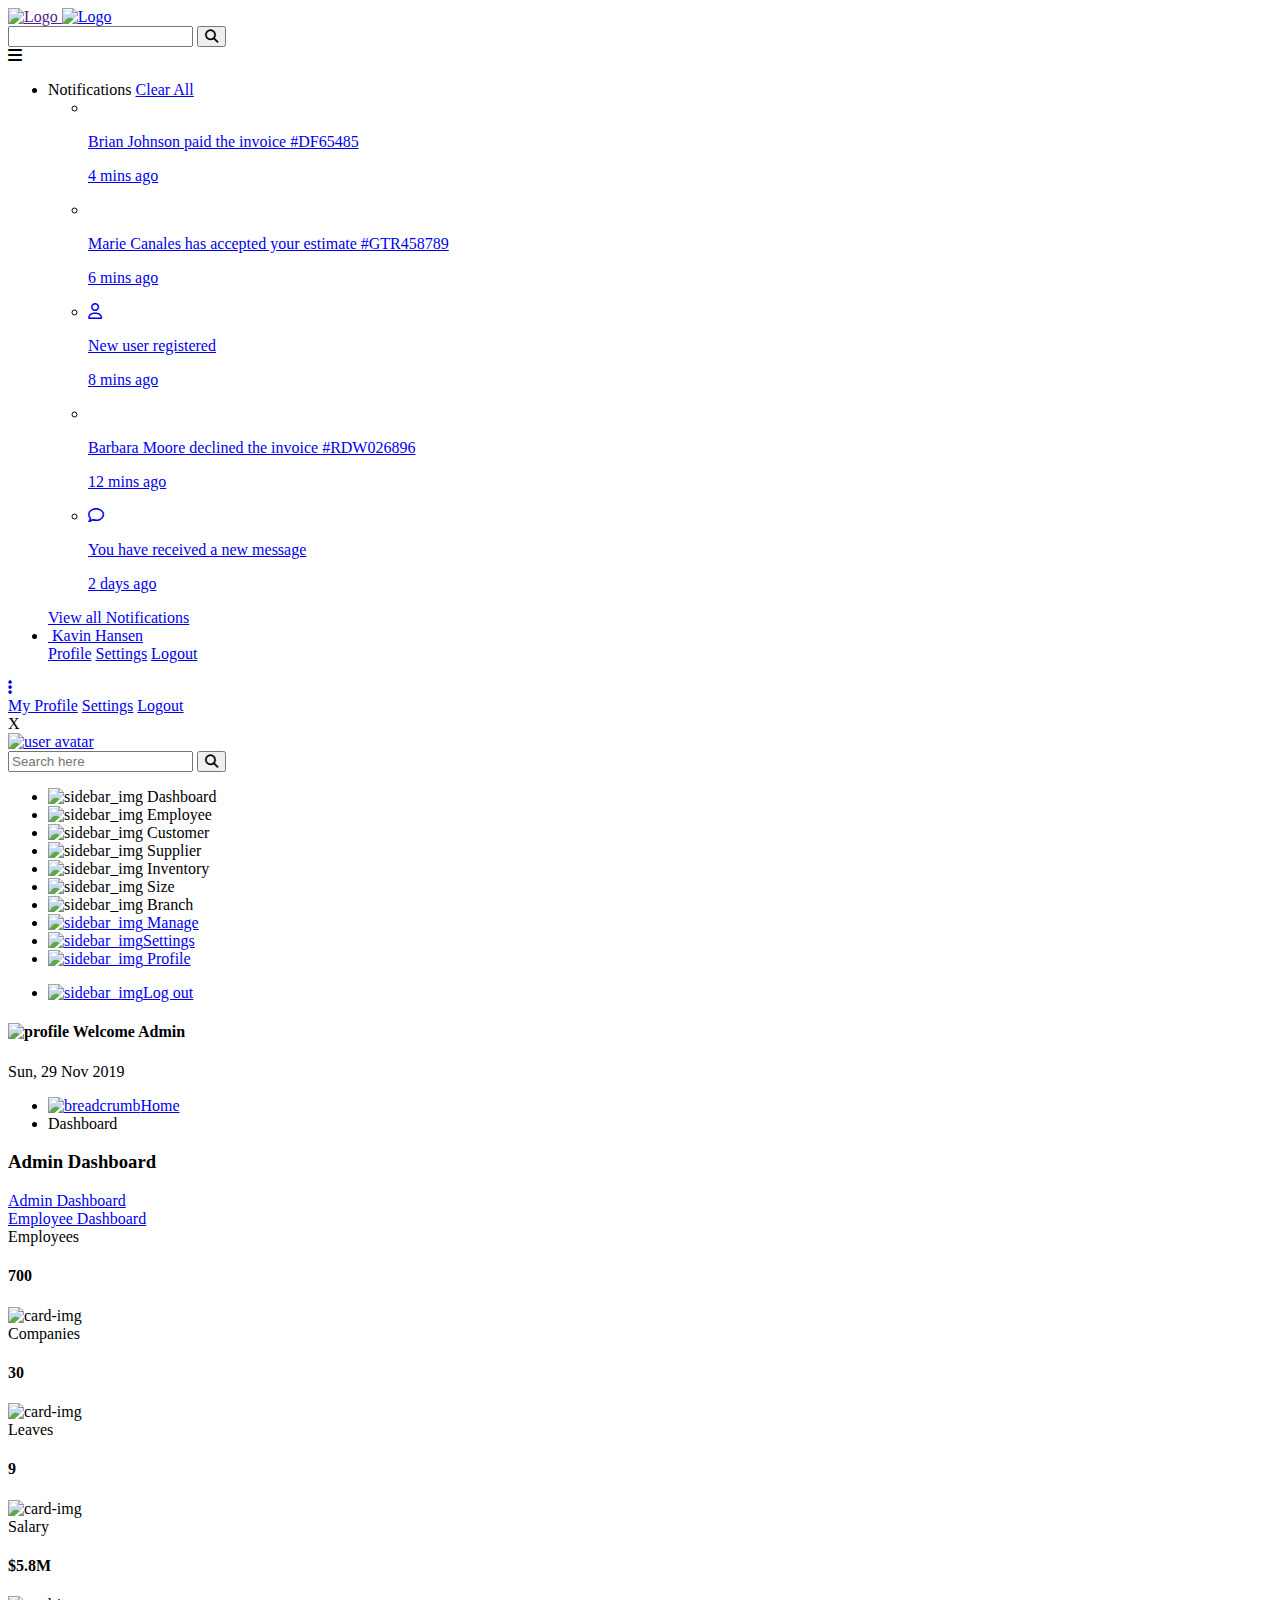
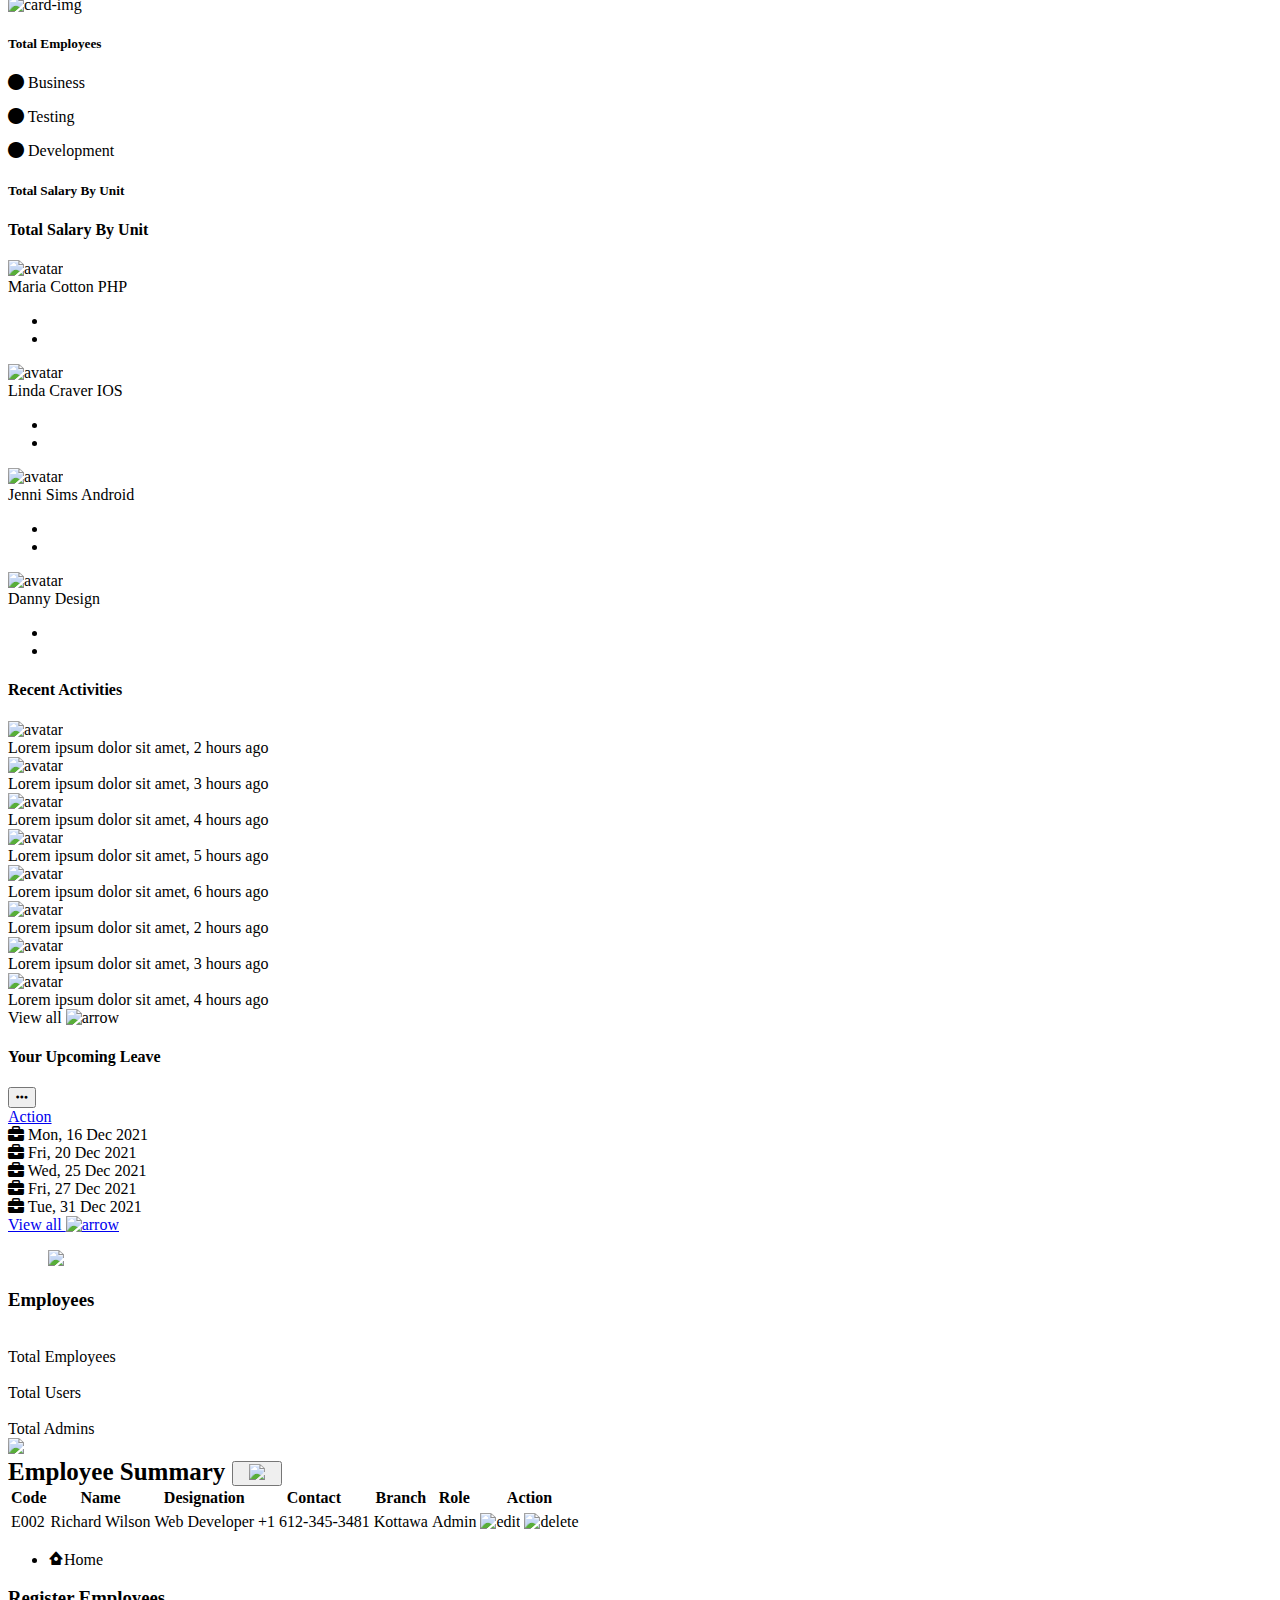
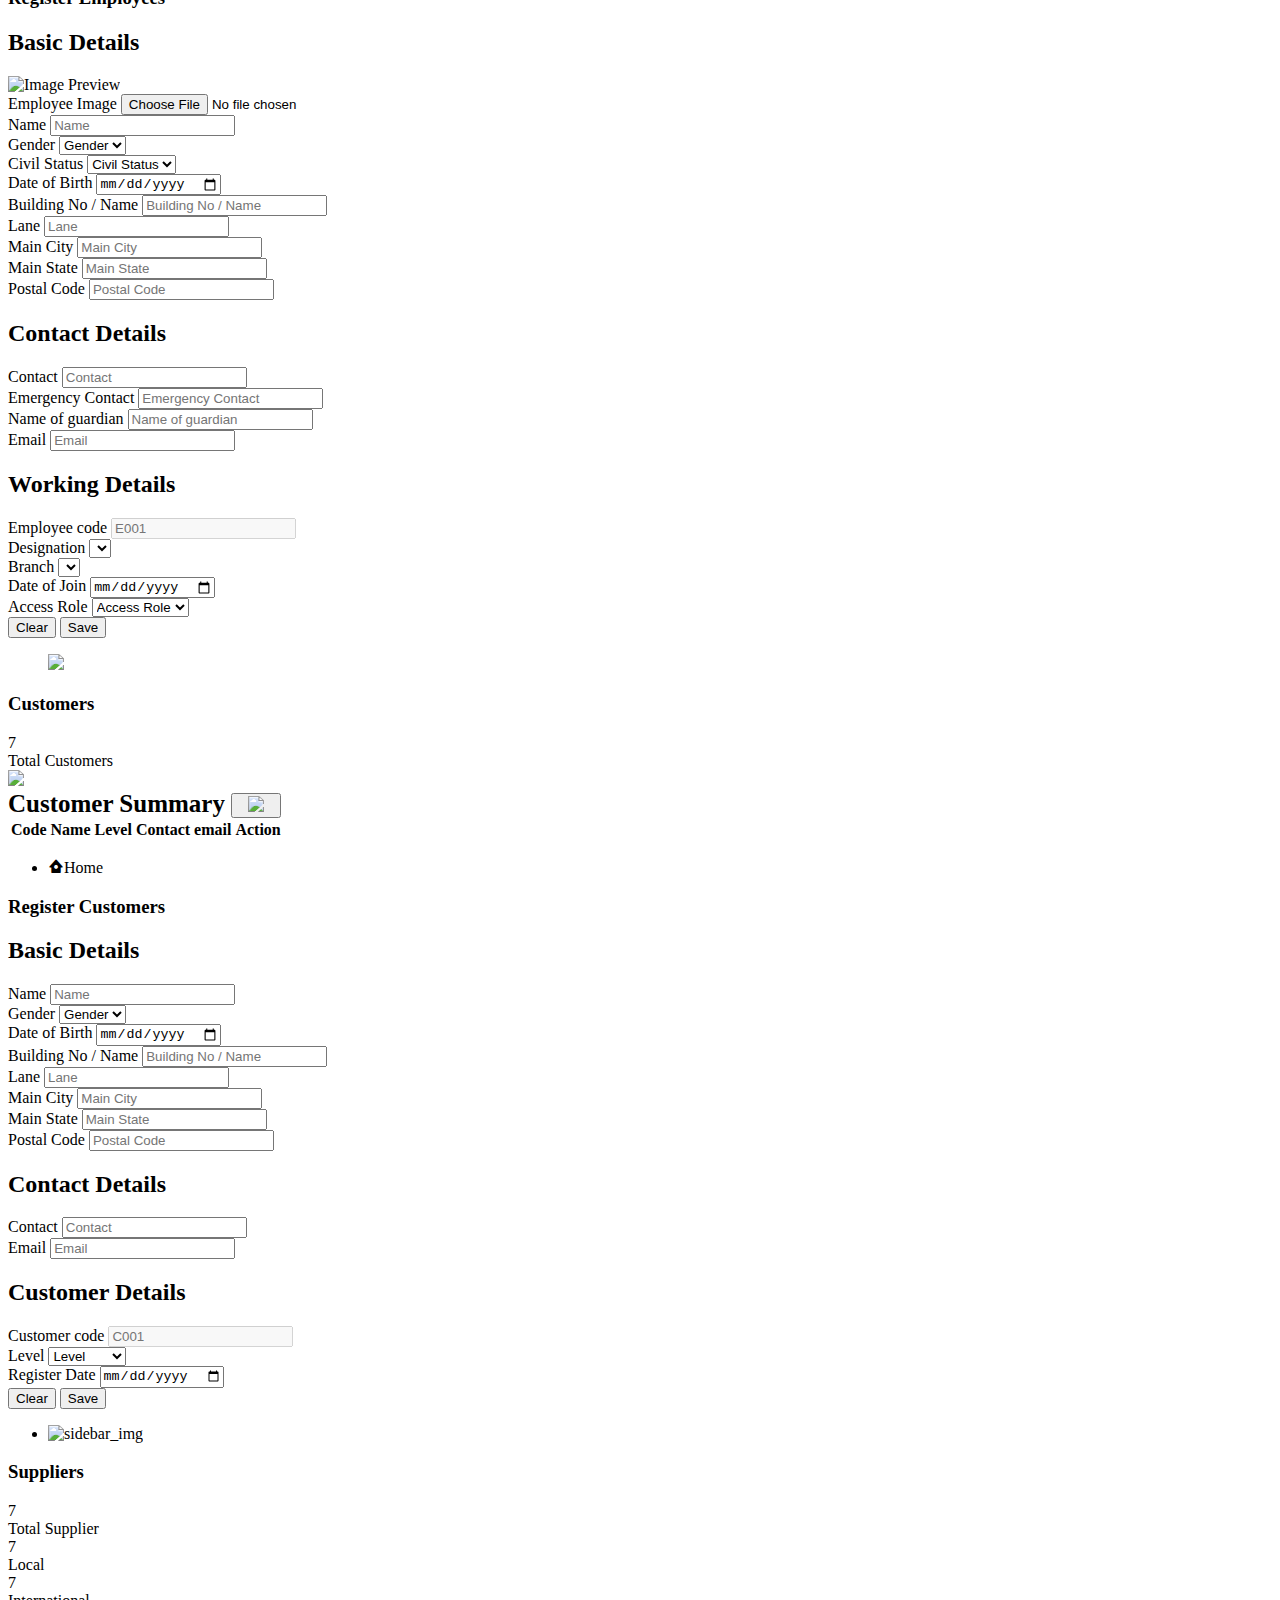
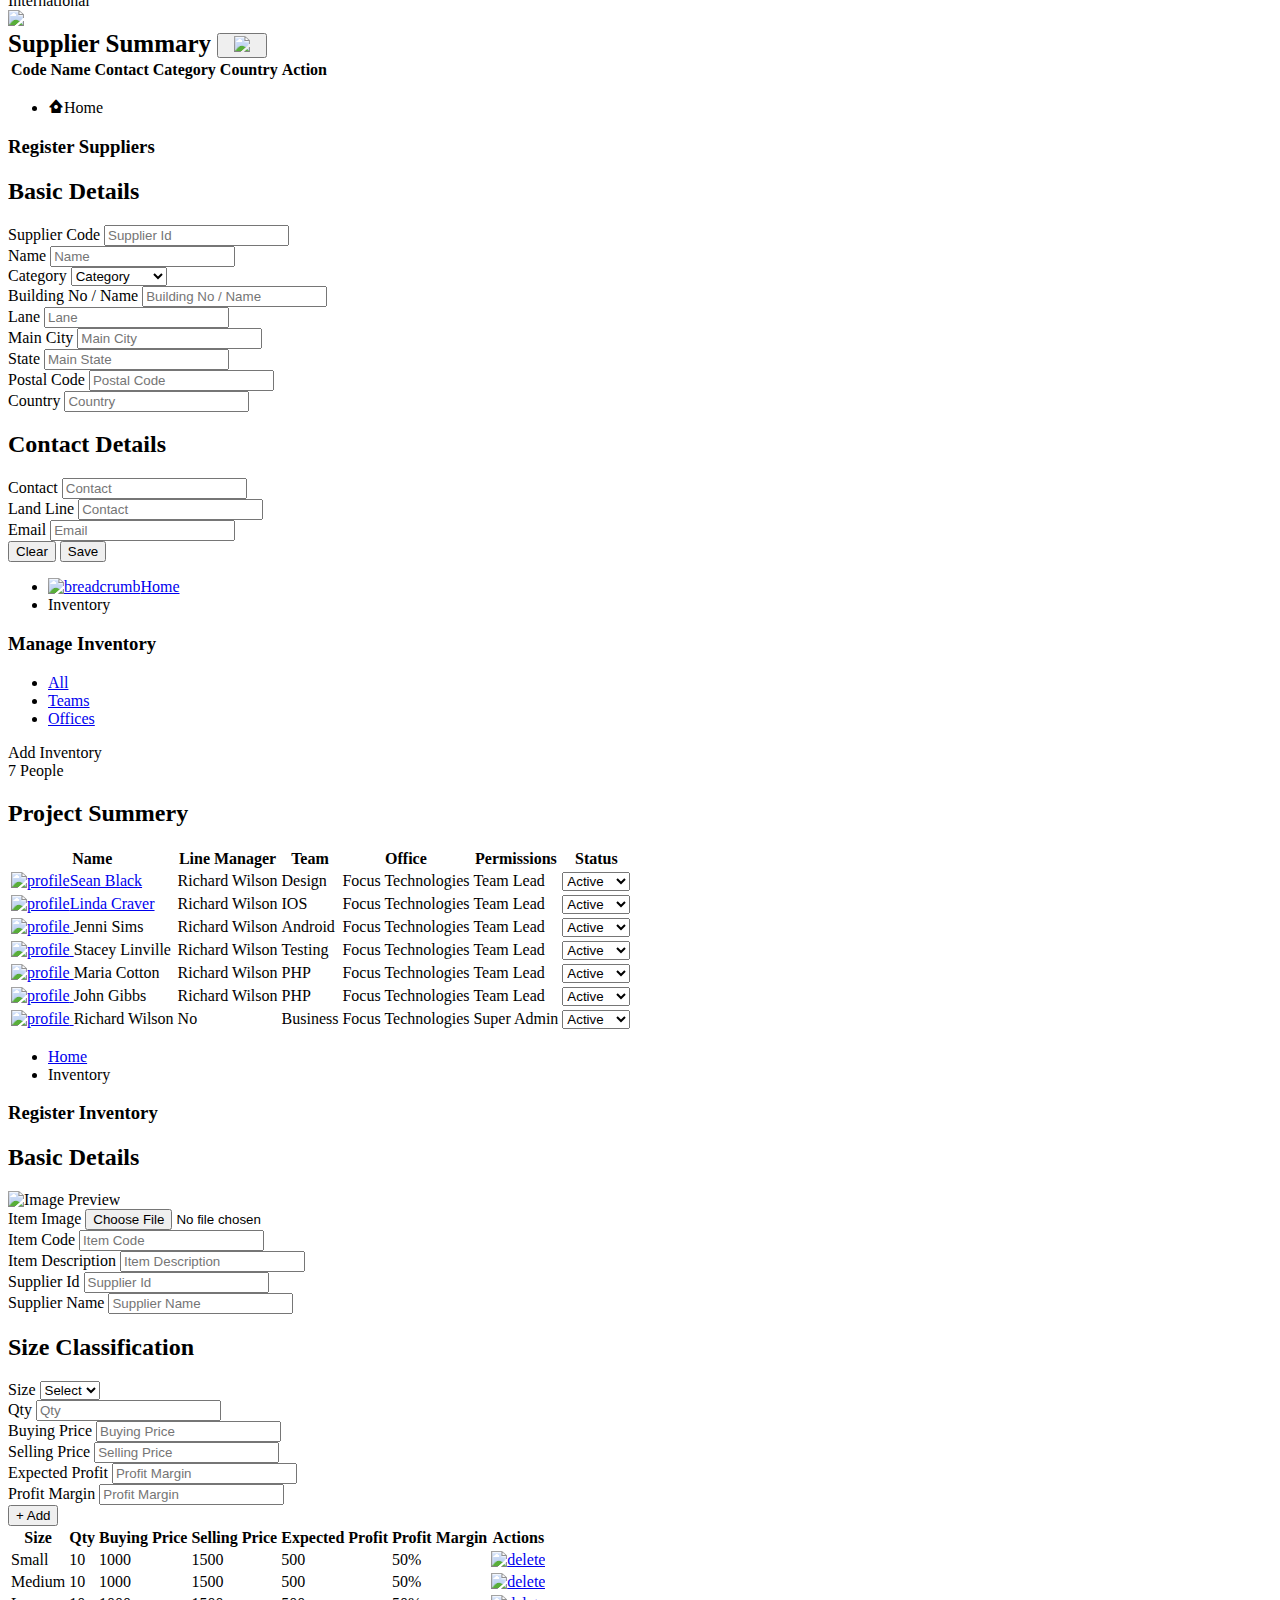
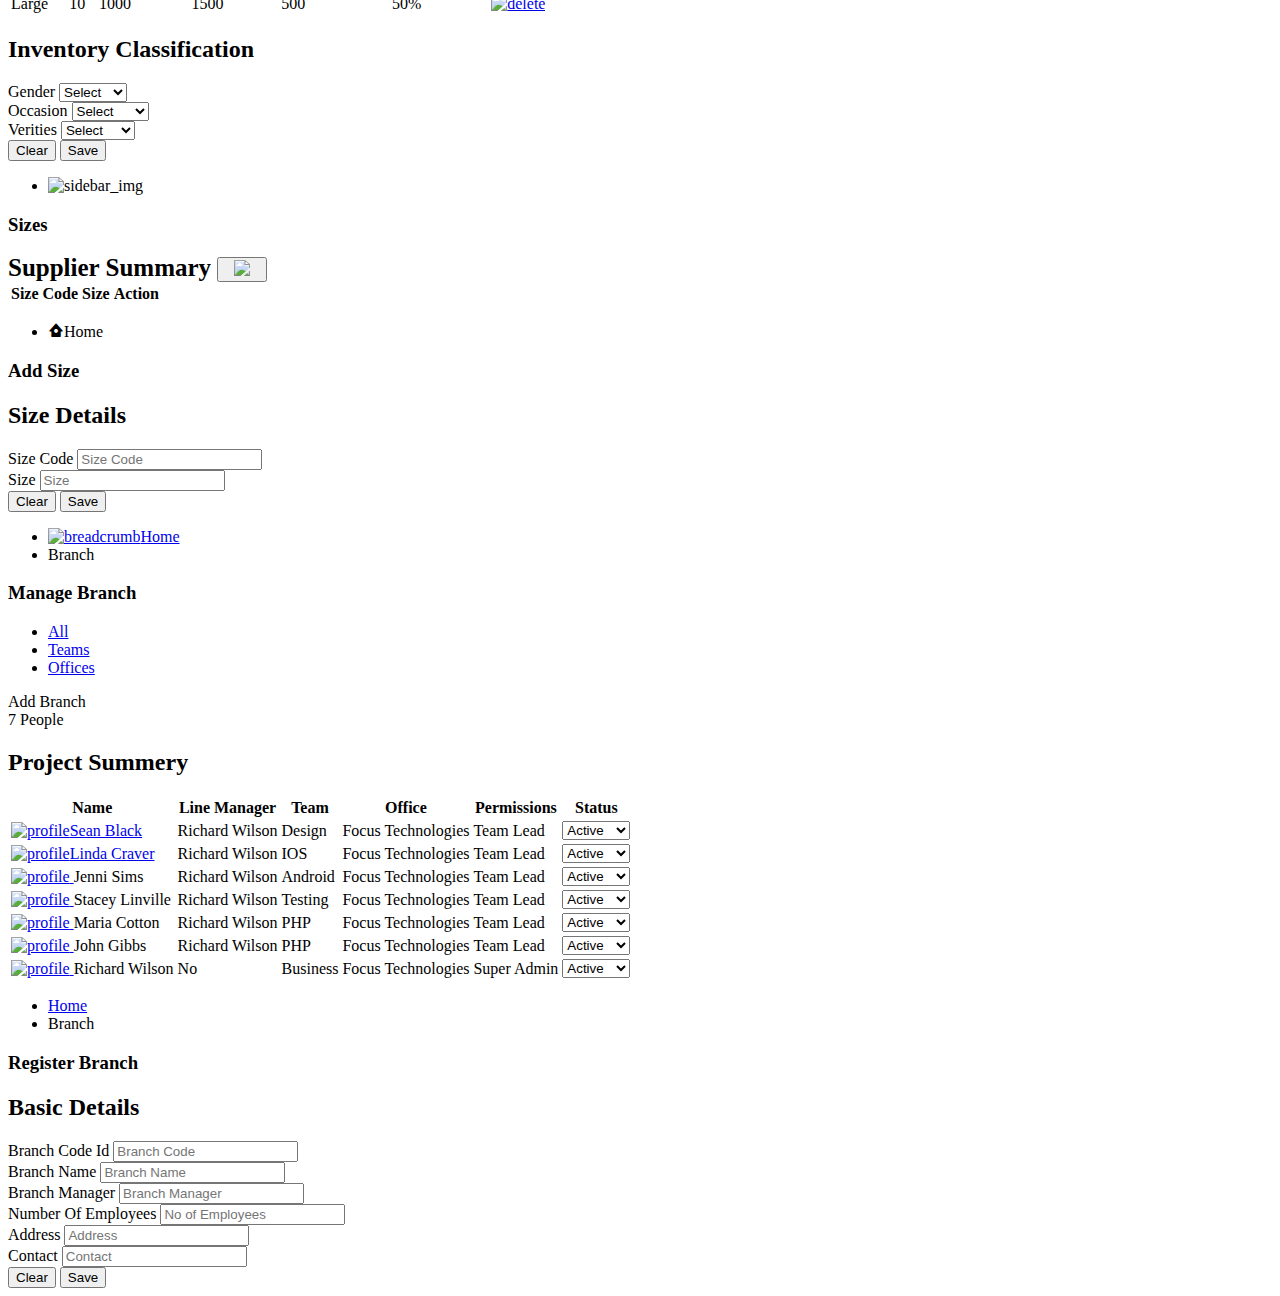
==== pages/main_page.html @ 8f4e2503 "add pages" ====
<!DOCTYPE html>
<html lang="en">
<head>
    <meta charset="utf-8">
    <meta name="viewport" content="width=device-width, initial-scale=1.0, user-scalable=0">
    <title>Dleohr - Bootstrap Admin HTML Template</title>

    <link rel="shortcut icon" href="../assets/img/favicon.png">

    <link rel="stylesheet" href="../assets/css/bootstrap.min.css">

    <link rel="stylesheet" href="../assets/plugins/fontawesome/css/fontawesome.min.css">
    <link rel="stylesheet" href="../assets/plugins/fontawesome/css/all.min.css">

    <link rel="stylesheet" href="../assets/css/style.css">


    <link href='https://unpkg.com/boxicons@2.1.4/css/boxicons.min.css' rel='stylesheet'>

    <link rel="stylesheet" href="https://cdnjs.cloudflare.com/ajax/libs/font-awesome/6.5.2/css/all.min.css">

    <!--[if lt IE 9]>
    <script src="../assets/js/html5shiv.min.js"></script>
    <script src="../assets/js/respond.min.js"></script>
    <![endif]-->
</head>
<body>

<div class="main-wrapper">

    <div class="header">

        <div class="header-left">
            <a href="" class="logo">
                <img src="../assets/img/favicon.png" alt="Logo">
            </a>
            <a href="index.html" class="logo logo-small">
                <img src="assets/img/logo-small.png" alt="Logo" width="30" height="30">
            </a>
            <a href="javascript:void(0);" id="toggle_btn">
<span class="bar-icon">
<span></span>
<span></span>
<span></span>
</span>
            </a>
        </div>


        <div class="top-nav-search">
            <form>
                <input type="text" class="form-control" placeholder="">
                <button class="btn" type="submit"><i class="fas fa-search"></i></button>
            </form>
        </div>


        <a class="mobile_btn" id="mobile_btn">
            <i class="fas fa-bars"></i>
        </a>


        <ul class="nav user-menu">

            <li class="nav-item dropdown">
                <a href="#" class="dropdown-toggle nav-link pr-0" data-toggle="dropdown">
                    <i data-feather="bell"></i> <span class="badge badge-pill"></span>
                </a>
                <div class="dropdown-menu notifications">
                    <div class="topnav-dropdown-header">
                        <span class="notification-title">Notifications</span>
                        <a href="javascript:void(0)" class="clear-noti"> Clear All</a>
                    </div>
                    <div class="noti-content">
                        <ul class="notification-list">
                            <li class="notification-message">
                                <a href="activities.html">
                                    <div class="media">
<span class="avatar avatar-sm">
<img class="avatar-img rounded-circle" alt="" src="assets/img/profiles/avatar-02.jpg">
</span>
                                        <div class="media-body">
                                            <p class="noti-details"><span class="noti-title">Brian Johnson</span> paid
                                                the invoice <span class="noti-title">#DF65485</span></p>
                                            <p class="noti-time"><span class="notification-time">4 mins ago</span></p>
                                        </div>
                                    </div>
                                </a>
                            </li>
                            <li class="notification-message">
                                <a href="activities.html">
                                    <div class="media">
<span class="avatar avatar-sm">
<img class="avatar-img rounded-circle" alt="" src="assets/img/profiles/avatar-03.jpg">
</span>
                                        <div class="media-body">
                                            <p class="noti-details"><span class="noti-title">Marie Canales</span> has
                                                accepted your estimate <span class="noti-title">#GTR458789</span></p>
                                            <p class="noti-time"><span class="notification-time">6 mins ago</span></p>
                                        </div>
                                    </div>
                                </a>
                            </li>
                            <li class="notification-message">
                                <a href="activities.html">
                                    <div class="media">
                                        <div class="avatar avatar-sm">
                                            <span class="avatar-title rounded-circle bg-primary-light"><i
                                                    class="far fa-user"></i></span>
                                        </div>
                                        <div class="media-body">
                                            <p class="noti-details"><span class="noti-title">New user registered</span>
                                            </p>
                                            <p class="noti-time"><span class="notification-time">8 mins ago</span></p>
                                        </div>
                                    </div>
                                </a>
                            </li>
                            <li class="notification-message">
                                <a href="activities.html">
                                    <div class="media">
<span class="avatar avatar-sm">
<img class="avatar-img rounded-circle" alt="" src="assets/img/profiles/avatar-04.jpg">
</span>
                                        <div class="media-body">
                                            <p class="noti-details"><span class="noti-title">Barbara Moore</span>
                                                declined the invoice <span class="noti-title">#RDW026896</span></p>
                                            <p class="noti-time"><span class="notification-time">12 mins ago</span></p>
                                        </div>
                                    </div>
                                </a>
                            </li>
                            <li class="notification-message">
                                <a href="activities.html">
                                    <div class="media">
                                        <div class="avatar avatar-sm">
                                            <span class="avatar-title rounded-circle bg-info-light"><i
                                                    class="far fa-comment"></i></span>
                                        </div>
                                        <div class="media-body">
                                            <p class="noti-details"><span class="noti-title">You have received a new message</span>
                                            </p>
                                            <p class="noti-time"><span class="notification-time">2 days ago</span></p>
                                        </div>
                                    </div>
                                </a>
                            </li>
                        </ul>
                    </div>
                    <div class="topnav-dropdown-footer">
                        <a href="activities.html">View all Notifications</a>
                    </div>
                </div>
            </li>


            <li class="nav-item dropdown has-arrow main-drop">
                <a href="#" class="dropdown-toggle nav-link" data-toggle="dropdown">
<span class="user-img">
<img src="assets/img/profile.jpg" alt="">
<span class="status online"></span>
</span>
                    <span>Kavin Hansen</span>
                </a>
                <div class="dropdown-menu">
                    <a class="dropdown-item" href="profile.html"><i data-feather="user" class="mr-1"></i> Profile</a>
                    <a class="dropdown-item" href="settings.html"><i data-feather="settings" class="mr-1"></i> Settings</a>
                    <a class="dropdown-item" href="login.html"><i data-feather="log-out" class="mr-1"></i> Logout</a>
                </div>
            </li>

        </ul>
        <div class="dropdown mobile-user-menu show">
            <a href="#" class="nav-link dropdown-toggle" data-toggle="dropdown" aria-expanded="false"><i
                    class="fa fa-ellipsis-v"></i></a>
            <div class="dropdown-menu dropdown-menu-right ">
                <a class="dropdown-item" href="profile.html">My Profile</a>
                <a class="dropdown-item" href="settings.html">Settings</a>
                <a class="dropdown-item" href="login.html">Logout</a>
            </div>
        </div>

    </div>


    <div class="sidebar" id="sidebar">
        <div class="sidebar-inner slimscroll">
            <div class="sidebar-contents">
                <div id="sidebar-menu" class="sidebar-menu">
                    <div class="mobile-show">
                        <div class="offcanvas-menu">
                            <div class="user-info align-center bg-theme text-center">
                                <span class="lnr lnr-cross  text-white" id="mobile_btn_close">X</span>
                                <a href="javascript:void(0)" class="d-block menu-style text-white">
                                    <div class="user-avatar d-inline-block mr-3">
                                        <img src="assets/img/profiles/avatar-18.jpg" alt="user avatar"
                                             class="rounded-circle" width="50">
                                    </div>
                                </a>
                            </div>
                        </div>
                        <div class="sidebar-input">
                            <div class="top-nav-search">
                                <form>
                                    <input type="text" class="form-control" placeholder="Search here">
                                    <button class="btn" type="submit"><i class="fas fa-search"></i></button>
                                </form>
                            </div>
                        </div>
                    </div>
                    <ul>
                        <li>
                            <a id="btn-dashboard"><img src="../assets/img/nav-dashboard.png" alt="sidebar_img">
                                <span>Dashboard</span></a>
                        </li>
                        <li>
                            <a id="btn-employee"><img src="../assets/img/nav-employee.png" alt="sidebar_img">
                                <span>Employee</span></a>
                        </li>
                        <li>
                            <a id="btn-customer"><img src="../assets/img/nav-customer.png" alt="sidebar_img">
                                <span>Customer</span></a>
                        </li>
                        <li>
                            <a id="btn-supplier"><img src="../assets/img/nav-supplier.png" alt="sidebar_img">
                                <span>Supplier</span></a>
                        </li>
                        <li>
                            <a id="btn-inventory"><img src="../assets/img/nav-inventory.png" alt="sidebar_img">
                                <span>Inventory</span></a>
                        </li>
                        <li>
                            <a id="btn-size"><img src="../assets/img/nav-size.png" alt="sidebar_img">
                                <span>Size</span></a>
                        </li>
                        <li>
                            <a id="btn-branch"><img src="../assets/img/nav-branch.png" alt="sidebar_img">
                                <span>Branch</span></a>
                        </li>
                        <li>
                            <a href="manage.html"><img src="assets/img/manage.svg" alt="sidebar_img">
                                <span>Manage</span></a>
                        </li>
                        <li>
                            <a href="settings.html"><img src="assets/img/settings.svg"
                                                         alt="sidebar_img"><span>Settings</span></a>
                        </li>
                        <li>
                            <a href="profile.html"><img src="assets/img/profile.svg" alt="sidebar_img">
                                <span>Profile</span></a>
                        </li>
                    </ul>
                    <ul class="logout">
                        <li>
                            <a href="profile.html"><img src="assets/img/logout.svg"
                                                        alt="sidebar_img"><span>Log out</span></a>
                        </li>
                    </ul>
                </div>
            </div>
        </div>
    </div>

    <div class="page-wrapper" id="dashboard-page">
        <div class="content container-fluid">
            <div class="page-name 	mb-4">
                <h4 class="m-0"><img src="assets/img/profile.jpg" class="mr-1" alt="profile"/> Welcome Admin</h4>
                <label>Sun, 29 Nov 2019</label>
            </div>
            <div class="row mb-4">
                <div class="col-xl-6 col-sm-12 col-12">
                    <div class="breadcrumb-path ">
                        <ul class="breadcrumb">
                            <li class="breadcrumb-item"><a href="index.html"><img src="assets/img/dash.png" class="mr-3"
                                                                                  alt="breadcrumb"/>Home</a>
                            </li>
                            <li class="breadcrumb-item active">Dashboard</li>
                        </ul>
                        <h3>Admin Dashboard</h3>
                    </div>
                </div>
                <div class="col-xl-6 col-sm-12 col-12">
                    <div class="row">
                        <div class="col-xl-6 col-sm-6 col-12">
                            <a class="btn-dash" href="#"> Admin Dashboard</a>
                        </div>
                        <div class="col-xl-6 col-sm-6 col-12">
                            <a class="btn-emp" href="index-employee.html">Employee Dashboard</a>
                        </div>
                    </div>
                </div>
            </div>
            <div class="row mb-4">
                <div class="col-xl-3 col-sm-6 col-12">
                    <div class="card board1 fill1 ">
                        <div class="card-body">
                            <div class="card_widget_header">
                                <label>Employees</label>
                                <h4>700</h4>
                            </div>
                            <div class="card_widget_img">
                                <img src="assets/img/dash1.png" alt="card-img"/>
                            </div>
                        </div>
                    </div>
                </div>
                <div class="col-xl-3 col-sm-6 col-12">
                    <div class="card board1 fill2 ">
                        <div class="card-body">
                            <div class="card_widget_header">
                                <label>Companies</label>
                                <h4>30</h4>
                            </div>
                            <div class="card_widget_img">
                                <img src="assets/img/dash2.png" alt="card-img"/>
                            </div>
                        </div>
                    </div>
                </div>
                <div class="col-xl-3 col-sm-6 col-12">
                    <div class="card board1 fill3 ">
                        <div class="card-body">
                            <div class="card_widget_header">
                                <label>Leaves</label>
                                <h4>9</h4>
                            </div>
                            <div class="card_widget_img">
                                <img src="assets/img/dash3.png" alt="card-img"/>
                            </div>
                        </div>
                    </div>
                </div>
                <div class="col-xl-3 col-sm-6 col-12">
                    <div class="card board1 fill4 ">
                        <div class="card-body">
                            <div class="card_widget_header">
                                <label>Salary</label>
                                <h4>$5.8M</h4>
                            </div>
                            <div class="card_widget_img">
                                <img src="assets/img/dash4.png" alt="card-img"/>
                            </div>
                        </div>
                    </div>
                </div>
            </div>
            <div class="row">
                <div class="col-xl-6 d-flex mobile-h">
                    <div class="card flex-fill">
                        <div class="card-header">
                            <div class="d-flex justify-content-between align-items-center">
                                <h5 class="card-title">Total Employees</h5>
                            </div>
                        </div>
                        <div class="card-body">
                            <div id="invoice_chart"></div>
                            <div class="text-center text-muted">
                                <div class="row">
                                    <div class="col-4">
                                        <div class="mt-4">
                                            <p class="mb-2 text-truncate"><i
                                                    class="fas fa-circle text-primary mr-1"></i> Business</p>
                                        </div>
                                    </div>
                                    <div class="col-4">
                                        <div class="mt-4">
                                            <p class="mb-2 text-truncate"><i
                                                    class="fas fa-circle text-success mr-1"></i> Testing</p>
                                        </div>
                                    </div>
                                    <div class="col-4">
                                        <div class="mt-4">
                                            <p class="mb-2 text-truncate"><i class="fas fa-circle text-danger mr-1"></i>
                                                Development</p>
                                        </div>
                                    </div>
                                </div>
                            </div>
                        </div>
                    </div>
                </div>
                <div class="col-xl-6 d-flex">
                    <div class="card flex-fill">
                        <div class="card-header">
                            <div class="d-flex justify-content-between align-items-center">
                                <h5 class="card-title">Total Salary By Unit</h5>
                            </div>
                        </div>
                        <div class="card-body">
                            <div id="sales_chart"></div>
                        </div>
                    </div>
                </div>
            </div>
            <div class="row">
                <div class="col-xl-6 col-sm-12 col-12 d-flex">
                    <div class="card card-list flex-fill">
                        <div class="card-header ">
                            <h4 class="card-title">Total Salary By Unit</h4>
                        </div>
                        <div class="card-body">
                            <div class="team-list">
                                <div class="team-view">
                                    <div class="team-img">
                                        <img src="assets/img/profiles/avatar-03.jpg" alt="avatar"/>
                                    </div>
                                    <div class="team-content">
                                        <label>Maria Cotton</label>
                                        <span>PHP</span>
                                    </div>
                                </div>
                                <div class="team-action">
                                    <ul>
                                        <li><a><i data-feather="trash-2"></i></a></li>
                                        <li><a><i data-feather="edit-2"></i></a></li>
                                    </ul>
                                </div>
                            </div>
                            <div class="team-list">
                                <div class="team-view">
                                    <div class="team-img">
                                        <img src="assets/img/profiles/avatar-04.jpg" alt="avatar"/>
                                    </div>
                                    <div class="team-content">
                                        <label>Linda Craver</label>
                                        <span>IOS</span>
                                    </div>
                                </div>
                                <div class="team-action">
                                    <ul>
                                        <li><a><i data-feather="trash-2"></i></a></li>
                                        <li><a><i data-feather="edit-2"></i></a></li>
                                    </ul>
                                </div>
                            </div>
                            <div class="team-list">
                                <div class="team-view">
                                    <div class="team-img">
                                        <img src="assets/img/profiles/avatar-06.jpg" alt="avatar"/>
                                    </div>
                                    <div class="team-content">
                                        <label>Jenni Sims</label>
                                        <span>Android</span>
                                    </div>
                                </div>
                                <div class="team-action">
                                    <ul>
                                        <li><a><i data-feather="trash-2"></i></a></li>
                                        <li><a><i data-feather="edit-2"></i></a></li>
                                    </ul>
                                </div>
                            </div>
                            <div class="team-list">
                                <div class="team-view">
                                    <div class="team-img">
                                        <img src="assets/img/profiles/avatar-11.jpg" alt="avatar"/>
                                    </div>
                                    <div class="team-content">
                                        <label>Danny</label>
                                        <span>Design</span>
                                    </div>
                                </div>
                                <div class="team-action">
                                    <ul>
                                        <li><a><i data-feather="trash-2"></i></a></li>
                                        <li><a><i data-feather="edit-2"></i></a></li>
                                    </ul>
                                </div>
                            </div>
                        </div>
                    </div>
                </div>
                <div class="col-xl-3 col-sm-12 col-12 d-flex">
                    <div class="card card-list flex-fill">
                        <div class="card-header">
                            <div class="">
                                <h4 class="card-title">Recent Activities</h3>
                            </div>
                        </div>
                        <div class="card-body dash-activity">
                            <div class="slimscroll activity_scroll">
                                <div class="activity-set">
                                    <div class="activity-img">
                                        <img src="assets/img/profiles/avatar-02.jpg" alt="avatar">
                                    </div>
                                    <div class="activity-content">
                                        <label>Lorem ipsum dolor sit amet,</label>
                                        <span>2 hours ago</span>
                                    </div>
                                </div>
                                <div class="activity-set">
                                    <div class="activity-img">
                                        <img src="assets/img/profiles/avatar-05.jpg" alt="avatar">
                                    </div>
                                    <div class="activity-content">
                                        <label>Lorem ipsum dolor sit amet,</label>
                                        <span>3 hours ago</span>
                                    </div>
                                </div>
                                <div class="activity-set">
                                    <div class="activity-img">
                                        <img src="assets/img/profiles/avatar-07.jpg" alt="avatar">
                                    </div>
                                    <div class="activity-content">
                                        <label>Lorem ipsum dolor sit amet,</label>
                                        <span>4 hours ago</span>
                                    </div>
                                </div>
                                <div class="activity-set">
                                    <div class="activity-img">
                                        <img src="assets/img/profiles/avatar-08.jpg" alt="avatar">
                                    </div>
                                    <div class="activity-content">
                                        <label>Lorem ipsum dolor sit amet,</label>
                                        <span>5 hours ago</span>
                                    </div>
                                </div>
                                <div class="activity-set">
                                    <div class="activity-img">
                                        <img src="assets/img/profiles/avatar-09.jpg" alt="avatar">
                                    </div>
                                    <div class="activity-content">
                                        <label>Lorem ipsum dolor sit amet,</label>
                                        <span>6 hours ago</span>
                                    </div>
                                </div>
                                <div class="activity-set">
                                    <div class="activity-img">
                                        <img src="assets/img/profiles/avatar-10.jpg" alt="avatar">
                                    </div>
                                    <div class="activity-content">
                                        <label>Lorem ipsum dolor sit amet,</label>
                                        <span>2 hours ago</span>
                                    </div>
                                </div>
                                <div class="activity-set">
                                    <div class="activity-img">
                                        <img src="assets/img/profiles/avatar-12.jpg" alt="avatar">
                                    </div>
                                    <div class="activity-content">
                                        <label>Lorem ipsum dolor sit amet,</label>
                                        <span>3 hours ago</span>
                                    </div>
                                </div>
                                <div class="activity-set">
                                    <div class="activity-img">
                                        <img src="assets/img/profiles/avatar-13.jpg" alt="avatar">
                                    </div>
                                    <div class="activity-content">
                                        <label>Lorem ipsum dolor sit amet,</label>
                                        <span>4 hours ago</span>
                                    </div>
                                </div>
                            </div>
                            <div class="leave-viewall activit">
                                <a>View all <img src="assets/img/right-arrow.png" class="ml-2" alt="arrow"></a>
                            </div>
                        </div>
                    </div>
                </div>
                <div class="col-xl-3 col-sm-12 col-12 d-flex">
                    <div class="card card-list flex-fill">
                        <div class="card-header ">
                            <h4 class="card-title-dash">Your Upcoming Leave</h4>
                            <div class="dropdown">
                                <button class="btn btn-action " type="button" id="roomsBtn" data-toggle="dropdown"
                                        aria-haspopup="true" aria-expanded="false">
                                    <i class="fas fa-ellipsis-h"></i>
                                </button>
                                <div class="dropdown-menu" aria-labelledby="roomsBtn">
                                    <a class="dropdown-item" href="#">Action</a>
                                </div>
                            </div>
                        </div>
                        <div class="card-body p-0">
                            <div class="leave-set">
                                <span class="leave-inactive">
                                <i class="fas fa-briefcase"></i>
                                </span>
                                <label>Mon, 16 Dec 2021</label>
                            </div>
                            <div class="leave-set">
 <span class="leave-active">
 <i class="fas fa-briefcase"></i>
 </span>
                                <label>Fri, 20 Dec 2021</label>
                            </div>
                            <div class="leave-set">
 <span class="leave-active">
 <i class="fas fa-briefcase"></i>
 </span>
                                <label>Wed, 25 Dec 2021</label>
                            </div>
                            <div class="leave-set">
 <span class="leave-active">
 <i class="fas fa-briefcase"></i>
 </span>
                                <label>Fri, 27 Dec 2021</label>
                            </div>
                            <div class="leave-set">
 <span class="leave-active">
 <i class="fas fa-briefcase"></i>
 </span>
                                <label>Tue, 31 Dec 2021</label>
                            </div>
                            <div class="leave-viewall">
                                <a href="leave.html">View all <img src="assets/img/right-arrow.png" class="ml-2"
                                                                   alt="arrow"/></a>
                            </div>
                        </div>
                    </div>
                </div>
            </div>
        </div>
    </div>


    <!--employee page-->

    <div class="page-wrapper" id="employee-page">
        <div class="content container-fluid">
            <div class="row">
                <div class="col-xl-12 col-sm-12 col-12">
                    <div class="breadcrumb-path mb-4">
                        <ul class="breadcrumb">
                            <img src="../assets/img/nav-employee.png"/>
                        </ul>
                        <h3>Employees</h3>
                    </div>
                </div>
                <div class="col-xl-12 col-sm-12 col-12 mb-4">
                    <!-- <div class="head-link-set">
                         <ul>
                             <li><a class="active" href="#">All</a></li>
                             <li><a href="employee-team.html">Teams</a></li>
                             <li><a href="employee-office.html">Offices</a></li>
                         </ul>
                         <a class="btn-add" href="add-employee.html"><i data-feather="plus"></i> Add Person</a>
                     </div>-->
                </div>
                <div class="col-xl-12 col-sm-12 col-12 mb-4">
                    <div class="row">
                        <div class="col-xl-2 col-sm-8 col-12">
                            <label class="employee_count text-center"><span id="total-employees"></span><br> Total Employees</label>
                        </div>
                        <div class="col-xl-2 col-sm-8 col-12">
                            <label class="employee_count text-center"><span id="total-users"></span><br> Total Users</label>
                        </div>
                        <div class="col-xl-2 col-sm-8 col-12">
                            <label class="employee_count text-center"><span id="total-admins"></span><br> Total Admins</label>
                        </div>
                        <div class="col-xl-6 col-sm-8 col-12">
                            <img src="../assets/img/emp-summary.svg" class="float-right" style="width: 200px">
                        </div>
                    </div>
                </div>
                <div class="col-xl-12 col-sm-12 col-12 mb-4">
                    <div class="card">
                        <div class="table-heading">
                            <!-- Button here -->
                            <label class="table-title" style="font-size: 25px;font-weight: 700">Employee
                                Summary </label>
                            <button class="btn btn-success btn-emp-add float-right" id="btn-register-employee"
                                    style="width: 50px"><img src="../assets/img/add-emp.png" style="width: 30px">
                            </button>
                        </div>

                    </div>
                    <div class="table-responsive">
                        <table class="table  custom-table no-footer" id="tbl-employee">
                            <thead>
                            <tr>
                                <th>Code</th>
                                <th>Name</th>
                                <th>Designation</th>
                                <th>Contact</th>
                                <th>Branch</th>
                                <th>Role</th>
                                <th>Action</th>
                            </tr>
                            </thead>
                            <tbody>
                            <tr>

                            </tr>
                            <tr>
                                <td>
                                    <label class="action_label">E002</label>
                                </td>
                                <td>
                                    <label>Richard Wilson </label>
                                </td>
                                <td>
                                    <label>Web Developer</label>
                                </td>
                                <td>
                                    <label> +1 612-345-3481</label>
                                </td>
                                <td>
                                    <label>Kottawa</label>
                                </td>
                                <td>
                                    <label>Admin</label>
                                </td>

                                <td>
                                    <div class="action-label">
                                        <a class="btn btn-warning btn-emp-update"><img src="../assets/img/edit.png"
                                                                                       alt="edit"
                                                                                       style="width: 20px; height: 20px;"/></a>
                                        <a class="btn btn-danger btn-emp-delete"><img src="../assets/img/remove.png"
                                                                                      alt="delete"
                                                                                      style="width: 20px; height: 20px;"/></a>
                                    </div>
                                </td>

                            </tr>

                            </tbody>
                        </table>
                    </div>
                </div>
            </div>
        </div>
    </div>


    <!--employee register page-->

    <div class="page-wrapper" id="employee-register-page">
        <div class="content container-fluid">
            <div class="row">
                <div class="col-xl-12 col-sm-12 col-12 ">
                    <div class="breadcrumb-path mb-4">
                        <ul class="breadcrumb">
                            <li><label id="btn-emp-home"><i class='bx bxs-home-circle'></i>Home</label>
                            </li>
                        </ul>
                        <h3>Register Employees</h3>
                    </div>
                </div>
                <div class="col-xl-12 col-sm-12 col-12 ">
                    <div class="card">
                        <div class="card-header">
                            <h2 class="card-titles">Basic Details</h2>
                        </div>
                        <div class="card-body">

                            <div class="row justify-content-center">
                                <div class="mt-3">
                                    <img id="emp-img-preview" class="img-fluid custom-image" alt="Image Preview"
                                         src="/assets/img/no-image-img.jpg">
                                </div>


                            </div>
                            <div class="row justify-content-center">
                                <div class="mb-3">
                                    <label for="employee_image" class="form-label">Employee Image</label>
                                    <input class="form-control" type="file" id="employee_image"
                                           onchange=" empImgPreview(this)">
                                </div>

                            </div>

                            <div class="row">

                                <div class="col-xl-6 col-sm-12 col-12 ">
                                    <div class="form-group">
                                        <label>Name</label>
                                        <input type="text" placeholder="Name" id="txt-emp-name">
                                    </div>
                                </div>


                                <div class="col-xl-2 col-sm-12 col-12 ">
                                    <div class="form-group">
                                        <label>Gender</label>
                                        <select class="select" id="txt-emp-gender">
                                            <option value="Select gender">Gender</option>
                                            <option value="MALE">Male</option>
                                            <option value="FEMALE">Female</option>
                                        </select>
                                    </div>
                                </div>


                                <div class="col-xl-2 col-sm-12 col-12 ">
                                    <div class="form-group">
                                        <label>Civil Status</label>
                                        <select class="select" id="txt-emp-status">
                                            <option value="Select status">Civil Status</option>
                                            <option value="Single">Single</option>
                                            <option value="Married">Married</option>
                                            <option value="Divorced">Divorced</option>
                                            <option value="Widowed">Widowed</option>


                                        </select>
                                    </div>
                                </div>

                                <!--DOB-->
                                <div class="col-xl-2 col-sm-12 col-12 ">
                                    <div class="form-group">
                                        <label>Date of Birth</label>
                                        <input type="date" placeholder="Date of Birth" id="txt-emp-dob">
                                    </div>
                                </div>

                            </div>


                            <div class="row">

                                <div class="col-xl-2 col-sm-12 col-12 ">
                                    <div class="form-group">
                                        <label>Building No / Name</label>
                                        <input type="text" placeholder="Building No / Name" id="txt-emp-build-no">
                                    </div>
                                </div>

                                <div class="col-xl-3 col-sm-12 col-12 ">
                                    <div class="form-group">
                                        <label>Lane</label>
                                        <input type="text" placeholder="Lane" id="txt-emp-lane">
                                    </div>
                                </div>

                                <div class="col-xl-3 col-sm-12 col-12 ">
                                    <div class="form-group">
                                        <label>Main City</label>
                                        <input type="text" placeholder="Main City" id="txt-emp-city">
                                    </div>
                                </div>

                                <div class="col-xl-2 col-sm-12 col-12 ">
                                    <div class="form-group">
                                        <label>Main State</label>
                                        <input type="text" placeholder="Main State" id="txt-emp-state">
                                    </div>
                                </div>

                                <div class="col-xl-2 col-sm-12 col-12 ">
                                    <div class="form-group">
                                        <label>Postal Code</label>
                                        <input type="text" placeholder="Postal Code" id="txt-emp-post-code">
                                    </div>
                                </div>


                            </div>

                        </div>


                        <div class="card-header">
                            <h2 class="card-titles">Contact Details</h2>
                        </div>


                        <div class="card-body">
                            <div class="row">
                                <div class="col-xl-3 col-sm-12 col-12 ">
                                    <div class="form-group">
                                        <label>Contact</label>
                                        <input type="text" placeholder="Contact" id="txt-emp-contact">
                                    </div>
                                </div>

                                <div class="col-xl-3 col-sm-12 col-12 ">
                                    <div class="form-group">
                                        <label>Emergency Contact</label>
                                        <input type="text" placeholder="Emergency Contact" id="txt-emp-emergency">
                                    </div>
                                </div>


                                <div class="col-xl-3 col-sm-12 col-12 ">
                                    <div class="form-group">
                                        <label>Name of guardian</label>
                                        <input type="text" placeholder="Name of guardian" id="txt-emp-guardian">
                                    </div>
                                </div>

                                <div class="col-xl-3 col-sm-12 col-12 ">
                                    <div class="form-group">
                                        <label>Email</label>
                                        <input type="text" placeholder="Email" id="txt-emp-email">
                                    </div>
                                </div>
                            </div>

                        </div>


                        <div class="card-header">
                            <h2 class="card-titles">Working Details</h2>
                        </div>
                        <div class="card-body">
                            <div class="row">

                                <div class="col-xl-2 col-sm-12 col-12 ">
                                    <div class="form-group">
                                        <label>Employee code</label>
                                        <input type="text" placeholder="E001" disabled id="txt-emp-code">
                                    </div>
                                </div>


                                <div class="col-xl-3 col-sm-12 col-12 ">
                                    <div class="form-group">
                                        <label>Designation</label>
                                        <select class="select" id="txt-emp-designation">


                                        </select>
                                    </div>
                                </div>


                                <div class="col-xl-3 col-sm-12 col-12 ">
                                    <div class="form-group">
                                        <label>Branch</label>
                                        <select class="select" id="txt-emp-branch">

                                        </select>
                                    </div>
                                </div>


                                <div class="col-xl-2 col-sm-12 col-12 ">
                                    <div class="form-group">
                                        <label>Date of Join</label>
                                        <input type="date" placeholder="Date of Join" id="txt-emp-join-date">
                                    </div>
                                </div>

                                <div class="col-xl-2 col-sm-12 col-12 ">
                                    <div class="form-group">
                                        <label>Access Role</label>
                                        <select class="select" id="txt-emp-role">
                                            <option value="Select leave">Access Role</option>
                                            <option value="ADMIN">Admin</option>
                                            <option value="USER">User</option>
                                            <option value="No Access">No Access</option>
                                        </select>
                                    </div>
                                </div>

                            </div>

                        </div>
                        <div>
                            <div class="row justify-content-end mb-5 mr-5">

                                <button class="btn btn-primary text-white btn-operations" id="btn-emp-clear">Clear
                                </button>
                                <button class="btn btn-warning btn-operations" id="btn-emp-update"
                                        style="display: none;">Update
                                </button>
                                <button class="btn btn-success btn-operations" id="btn-emp-save">Save</button>

                            </div>
                        </div>
                    </div>


                </div>


            </div>
        </div>


    </div>


    <!--customer page-->

    <div class="page-wrapper" id="customer-page">
        <div class="content container-fluid">
            <div class="row">
                <div class="col-xl-12 col-sm-12 col-12">
                    <div class="breadcrumb-path mb-4">
                        <ul class="breadcrumb">
                            <img src="../assets/img/nav-customer.png"/>
                        </ul>
                        <h3>Customers</h3>
                    </div>
                </div>
                <div class="col-xl-12 col-sm-12 col-12 mb-4">
                </div>
                <div class="col-xl-12 col-sm-12 col-12 mb-4">
                    <div class="row">
                        <div class="col-xl-2 col-sm-8 col-12">
                            <label class="employee_count text-center">7 <br> Total Customers</label>
                        </div>
                        <div class="col-xl-4 col-sm-8 col-12">

                        </div>
                        <div class="col-xl-6 col-sm-8 col-12">
                            <img src="../assets/img/customer-summary.svg" class="float-right" style="width: 200px">
                        </div>
                    </div>
                </div>
                <div class="col-xl-12 col-sm-12 col-12 mb-4">
                    <div class="card">
                        <div class="table-heading">
                            <!-- Button here -->
                            <label class="table-title" style="font-size: 25px;font-weight: 700">Customer
                                Summary </label>
                            <button class="btn btn-success btn-emp-add float-right" id="btn-register-customer"
                                    style="width: 50px"><img src="../assets/img/add-emp.png" style="width: 30px">
                            </button>
                        </div>

                    </div>
                    <div class="table-responsive">
                        <table class="table  custom-table no-footer" id="tbl-customer">
                            <thead>
                            <tr>
                                <th>Code</th>
                                <th>Name</th>
                                <th>Level</th>
                                <th>Contact</th>
                                <th>email</th>
                                <th>Action</th>
                            </tr>
                            </thead>
                            <tbody>

                            </tbody>
                        </table>
                    </div>
                </div>
            </div>
        </div>
    </div>


    <!--customer register page-->

    <div class="page-wrapper" id="customer-register-page">
        <div class="content container-fluid">
            <div class="row">
                <div class="col-xl-12 col-sm-12 col-12 ">
                    <div class="breadcrumb-path mb-4">
                        <ul class="breadcrumb">
                            <li><label id="btn-cust-home"><i class='bx bxs-home-circle'></i>Home</label>
                            </li>
                        </ul>
                        <h3>Register Customers</h3>
                    </div>
                </div>
                <div class="col-xl-12 col-sm-12 col-12 ">
                    <div class="card">
                        <div class="card-header">
                            <h2 class="card-titles">Basic Details</h2>
                        </div>
                        <div class="card-body">


                            <div class="row">

                                <div class="col-xl-6 col-sm-12 col-12 ">
                                    <div class="form-group">
                                        <label>Name</label>
                                        <input type="text" placeholder="Name" id="txt-cust-name">
                                    </div>
                                </div>


                                <div class="col-xl-3 col-sm-12 col-12 ">
                                    <div class="form-group">
                                        <label>Gender</label>
                                        <select class="select" id="txt-cust-gender">
                                            <option value="Select leave">Gender</option>
                                            <option value="MALE">Male</option>
                                            <option value="FEMALE">Female</option>
                                        </select>
                                    </div>
                                </div>


                                <!--DOB-->
                                <div class="col-xl-3 col-sm-12 col-12 ">
                                    <div class="form-group">
                                        <label>Date of Birth</label>
                                        <input type="date" placeholder="Date of Birth" id="txt-cust-dob">
                                    </div>
                                </div>

                            </div>


                            <div class="row">

                                <div class="col-xl-2 col-sm-12 col-12 ">
                                    <div class="form-group">
                                        <label>Building No / Name</label>
                                        <input type="text" placeholder="Building No / Name" id="txt-cust-build-no">
                                    </div>
                                </div>

                                <div class="col-xl-3 col-sm-12 col-12 ">
                                    <div class="form-group">
                                        <label>Lane</label>
                                        <input type="text" placeholder="Lane" id="txt-cust-lane">
                                    </div>
                                </div>

                                <div class="col-xl-3 col-sm-12 col-12 ">
                                    <div class="form-group">
                                        <label>Main City</label>
                                        <input type="text" placeholder="Main City" id="txt-cust-city">
                                    </div>
                                </div>

                                <div class="col-xl-2 col-sm-12 col-12 ">
                                    <div class="form-group">
                                        <label>Main State</label>
                                        <input type="text" placeholder="Main State" id="txt-cust-state">
                                    </div>
                                </div>

                                <div class="col-xl-2 col-sm-12 col-12 ">
                                    <div class="form-group">
                                        <label>Postal Code</label>
                                        <input type="text" placeholder="Postal Code" id="txt-cust-post-code">
                                    </div>
                                </div>


                            </div>

                        </div>


                        <div class="card-header">
                            <h2 class="card-titles">Contact Details</h2>
                        </div>


                        <div class="card-body">
                            <div class="row">
                                <div class="col-xl-3 col-sm-12 col-12 ">
                                    <div class="form-group">
                                        <label>Contact</label>
                                        <input type="text" placeholder="Contact" id="txt-cust-contact">
                                    </div>
                                </div>

                                <div class="col-xl-3 col-sm-12 col-12 ">
                                    <div class="form-group">
                                        <label>Email</label>
                                        <input type="text" placeholder="Email" id="txt-cust-email">
                                    </div>
                                </div>
                            </div>

                        </div>


                        <div class="card-header">
                            <h2 class="card-titles">Customer Details</h2>
                        </div>
                        <div class="card-body">
                            <div class="row">

                                <div class="col-xl-2 col-sm-12 col-12 ">
                                    <div class="form-group">
                                        <label>Customer code</label>
                                        <input type="text" placeholder="C001" disabled id="txt-cust-code">
                                    </div>
                                </div>


                                <div class="col-xl-3 col-sm-12 col-12 ">
                                    <div class="form-group">
                                        <label>Level</label>
                                        <select class="select" id="txt-cust-level">
                                            <option value="">Level</option>
                                            <option value="GOLD">GOLD</option>
                                            <option value="SILVER">SILVER</option>
                                            <option value="BRONZE">BRONZE</option>
                                            <option value="NEW">NEW</option>
                                        </select>
                                    </div>
                                </div>


                                <div class="col-xl-2 col-sm-12 col-12 ">
                                    <div class="form-group">
                                        <label>Register Date</label>
                                        <input type="date" placeholder="Date of Join" id="txt-cust-reg-date">
                                    </div>
                                </div>


                            </div>
                        </div>
                        <div>
                            <div class="row justify-content-end mb-5 mr-5">

                                <button class="btn btn-primary text-white btn-operations" id="btn-cust-clear">Clear
                                </button>
                                <button class="btn btn-warning btn-operations" id="btn-cust-update"
                                        style="display: none;">Update
                                </button>
                                <button class="btn btn-success btn-operations" id="btn-cust-save">Save</button>

                            </div>
                        </div>
                    </div>


                </div>
            </div>
        </div>


    </div>


    <!--Supplier page-->
    <div class="page-wrapper" id="supplier-page">
        <div class="content container-fluid">
            <div class="row">
                <div class="col-xl-12 col-sm-12 col-12">
                    <div class="breadcrumb-path mb-4">
                        <ul class="breadcrumb">
                            <li class="breadcrumb-item active"><img src="../assets/img/nav-supplier.png"
                                                                    alt="sidebar_img"></li>
                        </ul>
                        <h3>Suppliers</h3>
                    </div>
                </div>
                <div class="col-xl-12 col-sm-12 col-12 mb-4">
                </div>
                <div class="col-xl-12 col-sm-12 col-12 mb-4">
                    <div class="row">
                        <div class="col-xl-2 col-sm-8 col-12">
                            <label class="employee_count text-center">7 <br> Total Supplier</label>
                        </div>
                        <div class="col-xl-2 col-sm-8 col-12">
                            <label class="employee_count text-center">7 <br> Local</label>
                        </div>
                        <div class="col-xl-2 col-sm-8 col-12">
                            <label class="employee_count text-center">7 <br> International</label>
                        </div>
                        <div class="col-xl-6 col-sm-8 col-12">
                            <img src="../assets/img/sup-summary.svg" class="float-right" style="width: 200px">
                        </div>
                    </div>
                </div>
                <div class="col-xl-12 col-sm-12 col-12 mb-4">
                    <div class="card">
                        <div class="table-heading">
                            <!-- Button here -->
                            <label class="table-title" style="font-size: 25px;font-weight: 700">Supplier
                                Summary </label>
                            <button class="btn btn-success btn-emp-add float-right" id="btn-register-supplier"
                                    style="width: 50px"><img src="../assets/img/add-emp.png" style="width: 30px">
                            </button>
                        </div>
                    </div>
                    <div class="table-responsive">
                        <table class="table  custom-table no-footer" id="tbl-supplier">
                            <thead>
                            <tr>
                                <th>Code</th>
                                <th>Name</th>
                                <th>Contact</th>
                                <th>Category</th>
                                <th>Country</th>
                                <th>Action</th>
                            </tr>
                            </thead>
                            <tbody>
                            </tbody>
                        </table>
                    </div>
                </div>
            </div>
        </div>
    </div>

    <!-- add supplier page-->
    <div class="page-wrapper" id="supplier-register-page">
        <div class="content container-fluid">
            <div class="row">
                <div class="col-xl-12 col-sm-12 col-12 ">
                    <div class="breadcrumb-path mb-4">
                        <ul class="breadcrumb">
                            <li><label id="btn-sup-home"><i class='bx bxs-home-circle'></i>Home</label>
                            </li>
                        </ul>
                        <h3>Register Suppliers</h3>
                    </div>
                </div>
                <div class="col-xl-12 col-sm-12 col-12 ">
                    <div class="card">
                        <div class="card-header">
                            <h2 class="card-titles">Basic Details</h2>
                        </div>
                        <div class="card-body">


                            <div class="row">

                                <div class="col-xl-4 col-sm-12 col-12 ">
                                    <div class="form-group">
                                        <label>Supplier Code</label>
                                        <input type="text" placeholder="Supplier Id" id="txt-sup-code" readonly>
                                    </div>
                                </div>


                                <div class="col-xl-4 col-sm-12 col-12 ">
                                    <div class="form-group">
                                        <label>Name</label>
                                        <input type="text" placeholder="Name" id="txt-sup-name">
                                    </div>
                                </div>


                                <!--Category-->
                                <div class="col-xl-4 col-sm-12 col-12 ">
                                    <div class="form-group">
                                        <label>Category</label>
                                        <select class="select" id="txt-sup-category">
                                            <option value="">Category</option>
                                            <option value="INTERNATIONAL">International</option>
                                            <option value="LOCAL">Local</option>
                                        </select>
                                    </div>
                                </div>

                            </div>


                            <div class="row">

                                <div class="col-xl-2 col-sm-12 col-12 ">
                                    <div class="form-group">
                                        <label>Building No / Name</label>
                                        <input type="text" placeholder="Building No / Name" id="txt-sup-building-no">
                                    </div>
                                </div>

                                <div class="col-xl-2 col-sm-12 col-12 ">
                                    <div class="form-group">
                                        <label>Lane</label>
                                        <input type="text" placeholder="Lane" id="txt-sup-lane">
                                    </div>
                                </div>

                                <div class="col-xl-2 col-sm-12 col-12 ">
                                    <div class="form-group">
                                        <label>Main City</label>
                                        <input type="text" placeholder="Main City" id="txt-sup-city">
                                    </div>
                                </div>

                                <div class="col-xl-2 col-sm-12 col-12 ">
                                    <div class="form-group">
                                        <label>State</label>
                                        <input type="text" placeholder="Main State" id="txt-sup-state">
                                    </div>
                                </div>

                                <div class="col-xl-2 col-sm-12 col-12 ">
                                    <div class="form-group">
                                        <label>Postal Code</label>
                                        <input type="text" placeholder="Postal Code" id="txt-sup-postal-code">
                                    </div>
                                </div>

                                <div class="col-xl-2 col-sm-12 col-12 ">
                                    <div class="form-group">
                                        <label>Country</label>
                                        <input type="text" placeholder="Country" id="txt-sup-country">
                                    </div>
                                </div>


                            </div>

                        </div>


                        <div class="card-header">
                            <h2 class="card-titles">Contact Details</h2>
                        </div>


                        <div class="card-body">
                            <div class="row">
                                <div class="col-xl-3 col-sm-12 col-12 ">
                                    <div class="form-group">
                                        <label>Contact</label>
                                        <input type="text" placeholder="Contact" id="txt-sup-contact">
                                    </div>
                                </div>

                                <div class="col-xl-3 col-sm-12 col-12 ">
                                    <div class="form-group">
                                        <label>Land Line</label>
                                        <input type="text" placeholder="Contact" id="txt-sup-land-line">
                                    </div>
                                </div>

                                <div class="col-xl-3 col-sm-12 col-12 ">
                                    <div class="form-group">
                                        <label>Email</label>
                                        <input type="text" placeholder="Email" id="txt-sup-email">
                                    </div>
                                </div>
                            </div>

                        </div>


                        <div>
                            <div class="row justify-content-end mb-5 mr-5">

                                <button class="btn btn-primary text-white btn-operations" id="btn-sup-clear">Clear
                                </button>
                                <button class="btn btn-warning btn-operations" id="btn-sup-update"
                                        style="display: none;">Update
                                </button>
                                <button class="btn btn-success btn-operations" id="btn-sup-save">Save</button>

                            </div>
                        </div>

                    </div>

                </div>
            </div>
        </div>

    </div>

    <!--Inventory page-->
    <div class="page-wrapper" id="inventory-page">
        <div class="content container-fluid">
            <div class="row">
                <div class="col-xl-12 col-sm-12 col-12">
                    <div class="breadcrumb-path mb-4">
                        <ul class="breadcrumb">
                            <li class="breadcrumb-item"><a href="index.html"><img src="../assets/img/inventory.png"
                                                                                  class="mr-2"
                                                                                  alt="breadcrumb"/>Home</a>
                            </li>
                            <li class="breadcrumb-item active">Inventory</li>
                        </ul>
                        <h3> Manage Inventory</h3>
                    </div>
                </div>
                <div class="col-xl-12 col-sm-12 col-12 mb-4">
                    <div class="head-link-set">
                        <ul>
                            <li><a class="active" href="#">All</a></li>
                            <li><a href="employee-team.html">Teams</a></li>
                            <li><a href="employee-office.html">Offices</a></li>
                        </ul>
                        <a class="btn-add" id="btn-add-inventory"><i data-feather="plus"></i> Add Inventory</a>
                    </div>
                </div>
                <div class="col-xl-12 col-sm-12 col-12 mb-4">
                    <div class="row">
                        <div class="col-xl-10 col-sm-8 col-12 ">
                            <label class="employee_count">7 People</label>
                        </div>
                        <div class="col-xl-1 col-sm-2 col-12 ">
                            <a href="employee-grid.html" class="btn-view "><i data-feather="grid"></i> </a>
                        </div>
                        <div class="col-xl-1 col-sm-2 col-12 ">
                            <a href="#" class="btn-view active"><i data-feather="list"></i> </a>
                        </div>
                    </div>
                </div>
                <div class="col-xl-12 col-sm-12 col-12 mb-4">
                    <div class="card">
                        <div class="table-heading">
                            <h2>Project Summery</h2>
                        </div>
                        <div class="table-responsive">
                            <table class="table  custom-table no-footer">
                                <thead>
                                <tr>
                                    <th>Name</th>
                                    <th>Line Manager</th>
                                    <th>Team</th>
                                    <th>Office</th>
                                    <th>Permissions</th>
                                    <th>Status</th>
                                </tr>
                                </thead>
                                <tbody>
                                <tr>
                                    <td>
                                        <div class="table-img">
                                            <a href="profile.html">
                                                <img src="assets/img/profiles/avatar-13.jpg" alt="profile"
                                                     class="img-table"/><label>Sean Black</label>
                                            </a>
                                        </div>
                                    </td>
                                    <td>
                                        <label class="action_label">Richard Wilson </label>
                                    </td>
                                    <td>
                                        <label class="action_label2">Design </label>
                                    </td>
                                    <td><label>Focus Technologies </label></td>
                                    <td><label>Team Lead</label></td>
                                    <td class="tab-select">
                                        <select class="select">
                                            <option value="active">Active</option>
                                            <option value="inactive">Inactive</option>
                                        </select>
                                    </td>
                                </tr>
                                <tr>
                                    <td>
                                        <div class="table-img">
                                            <a href="profile.html">
                                                <img src="assets/img/profiles/avatar-16.jpg" alt="profile"
                                                     class="img-table"/><label>Linda Craver</label>
                                            </a>
                                        </div>
                                    </td>
                                    <td>
                                        <label class="action_label">Richard Wilson </label>
                                    </td>
                                    <td>
                                        <label class="action_label2">IOS </label>
                                    </td>
                                    <td><label>Focus Technologies </label></td>
                                    <td><label>Team Lead</label></td>
                                    <td class="tab-select">
                                        <select class="select">
                                            <option value="active">Active</option>
                                            <option value="inactive">Inactive</option>
                                        </select>
                                    </td>
                                </tr>
                                <tr>
                                    <td>
                                        <div class="table-img">
                                            <a href="profile.html">
                                                <img src="assets/img/profiles/avatar-17.jpg" alt="profile"
                                                     class="img-table"/>
                                            </a>
                                            <label>Jenni Sims</label>
                                        </div>
                                    </td>
                                    <td>
                                        <label class="action_label">Richard Wilson </label>
                                    </td>
                                    <td>
                                        <label class="action_label2">Android </label>
                                    </td>
                                    <td><label>Focus Technologies </label></td>
                                    <td><label>Team Lead</label></td>
                                    <td class="tab-select">
                                        <select class="select">
                                            <option value="active">Active</option>
                                            <option value="inactive">Inactive</option>
                                        </select>
                                    </td>
                                </tr>
                                <tr>
                                    <td>
                                        <div class="table-img">
                                            <a href="profile.html">
                                                <img src="assets/img/profiles/avatar-19.jpg" alt="profile"
                                                     class="img-table"/>
                                            </a>
                                            <label>Stacey Linville</label>
                                        </div>
                                    </td>
                                    <td>
                                        <label class="action_label">Richard Wilson </label>
                                    </td>
                                    <td>
                                        <label class="action_label2">Testing </label>
                                    </td>
                                    <td><label>Focus Technologies </label></td>
                                    <td><label>Team Lead</label></td>
                                    <td class="tab-select">
                                        <select class="select">
                                            <option value="active">Active</option>
                                            <option value="inactive">Inactive</option>
                                        </select>
                                    </td>
                                </tr>
                                <tr>
                                    <td>
                                        <div class="table-img">
                                            <a href="profile.html">
                                                <img src="assets/img/profiles/avatar-14.jpg" alt="profile"
                                                     class="img-table"/>
                                            </a>
                                            <label>Maria Cotton</label>
                                        </div>
                                    </td>
                                    <td>
                                        <label class="action_label">Richard Wilson </label>
                                    </td>
                                    <td>
                                        <label class="action_label2">PHP </label>
                                    </td>
                                    <td><label>Focus Technologies </label></td>
                                    <td><label>Team Lead</label></td>
                                    <td class="tab-select">
                                        <select class="select">
                                            <option value="active">Active</option>
                                            <option value="inactive">Inactive</option>
                                        </select>
                                    </td>
                                </tr>
                                <tr>
                                    <td>
                                        <div class="table-img">
                                            <a href="profile.html">
                                                <img src="assets/img/profiles/avatar-18.jpg" alt="profile"
                                                     class="img-table"/>
                                            </a>
                                            <label>John Gibbs</label>
                                        </div>
                                    </td>
                                    <td>
                                        <label class="action_label">Richard Wilson </label>
                                    </td>
                                    <td>
                                        <label class="action_label2">PHP </label>
                                    </td>
                                    <td><label>Focus Technologies </label></td>
                                    <td><label>Team Lead</label></td>
                                    <td class="tab-select">
                                        <select class="select">
                                            <option value="active">Active</option>
                                            <option value="inactive">Inactive</option>
                                        </select>
                                    </td>
                                </tr>
                                <tr>
                                    <td>
                                        <div class="table-img">
                                            <a href="profile.html">
                                                <img src="assets/img/profiles/avatar-10.jpg" alt="profile"
                                                     class="img-table"/>
                                            </a>
                                            <label>Richard Wilson</label>
                                        </div>
                                    </td>
                                    <td>
                                        <label class="action_label in_active">No </label>
                                    </td>
                                    <td>
                                        <label class="action_label2">Business </label>
                                    </td>
                                    <td><label>Focus Technologies </label></td>
                                    <td><label>Super Admin</label></td>
                                    <td class="tab-select">
                                        <select class="select">
                                            <option value="active">Active</option>
                                            <option value="inactive">Inactive</option>
                                        </select>
                                    </td>
                                </tr>
                                </tbody>
                            </table>
                        </div>
                    </div>
                </div>
            </div>
        </div>
    </div>


    <!-- add Inventory page-->
    <div class="page-wrapper" id="inventory-register-page">
        <div class="content container-fluid">
            <div class="row">
                <div class="col-xl-12 col-sm-12 col-12 ">
                    <div class="breadcrumb-path mb-4">
                        <ul class="breadcrumb">
                            <li class="breadcrumb-item"><a href="index.html">Home</a>
                            </li>
                            <li class="breadcrumb-item active"> Inventory</li>
                        </ul>
                        <h3>Register Inventory</h3>
                    </div>
                </div>
                <div class="col-xl-12 col-sm-12 col-12 ">
                    <div class="card">
                        <div class="card-header">
                            <h2 class="card-titles">Basic Details</h2>
                        </div>
                        <div class="card-body">

                            <div class="row justify-content-center">
                                <div class="mt-3">
                                    <img id="imagePreview2" class="img-fluid custom-image" alt="Image Preview"
                                         src="/assets/img/no-img.jpeg">
                                </div>


                            </div>
                            <div class="row justify-content-center">
                                <div class="mb-3">
                                    <label for="employee_image" class="form-label">Item Image</label>
                                    <input class="form-control" type="file" id="item_image"
                                           onchange="previewItemImage()">
                                </div>

                            </div>

                            <div class="row">

                                <div class="col-xl-3 col-sm-12 col-12 ">
                                    <div class="form-group">
                                        <label>Item Code</label>
                                        <input type="text" placeholder="Item Code" id="txt_item_code">
                                    </div>
                                </div>

                                <div class="col-xl-3 col-sm-12 col-12 ">
                                    <div class="form-group">
                                        <label>Item Description</label>
                                        <input type="text" placeholder="Item Description" id="txt_item_desc">
                                    </div>
                                </div>

                                <div class="col-xl-3 col-sm-12 col-12 ">
                                    <div class="form-group">
                                        <label>Supplier Id</label>
                                        <input type="text" placeholder="Supplier Id" id="txt_supplier_id">
                                    </div>
                                </div>


                                <!--Supplier Name-->
                                <div class="col-xl-3 col-sm-12 col-12 ">
                                    <div class="form-group">
                                        <label>Supplier Name</label>
                                        <input type="text" placeholder="Supplier Name" id="txt_supplier_name">
                                    </div>
                                </div>

                            </div>


                        </div>
                        <div class="card-header">
                            <h2 class="card-titles">Size Classification</h2>
                        </div>


                        <div class="card-body">
                            <div class="row">
                                <div class="col-xl-3 col-sm-12 col-12 ">
                                    <div class="form-group">
                                        <label>Size</label>
                                        <select class="select">
                                            <option value="Select leave">Select</option>
                                        </select>
                                    </div>
                                </div>
                                <div class="col-xl-3 col-sm-12 col-12 ">
                                    <div class="form-group">
                                        <label>Qty</label>
                                        <input type="text" placeholder="Qty">
                                    </div>
                                </div>
                                <div class="col-xl-3 col-sm-12 col-12 ">
                                    <div class="form-group">
                                        <label>Buying Price</label>
                                        <input type="text" placeholder="Buying Price" id="txt_buying_price">
                                    </div>
                                </div>

                                <div class="col-xl-3 col-sm-12 col-12 ">
                                    <div class="form-group">
                                        <label>Selling Price</label>
                                        <input type="text" placeholder="Selling Price" id="txt_selling_price">
                                    </div>
                                </div>


                            </div>

                            <div class="row">


                                <div class="col-xl-3 col-sm-12 col-12 ">
                                    <div class="form-group">
                                        <label>Expected Profit</label>
                                        <input type="text" placeholder="Profit Margin" id="txt_expected_profit"
                                               readonly>
                                    </div>
                                </div>
                                <div class="col-xl-3 col-sm-12 col-12 ">
                                    <div class="form-group">
                                        <label>Profit Margin</label>
                                        <input type="text" placeholder="Profit Margin" id="txt_profit_margin" readonly>
                                    </div>
                                </div>

                                <div class="col-xl-1 col-sm-12 col-12">
                                    <div class="d-flex align-items-center justify-content-center" style="height: 100%;">
                                        <button class="btn btn-success btn-operations"> + Add</button>
                                    </div>
                                </div>

                            </div>


                            <div class="row">
                                <div class="col-xl-12 col-sm-12 col-12 ">
                                    <!--table-->
                                    <div class="table-responsive">
                                        <table class="table  custom-table no-footer">
                                            <thead>
                                            <tr>
                                                <th>Size</th>
                                                <th>Qty</th>
                                                <th>Buying Price</th>
                                                <th>Selling Price</th>
                                                <th>Expected Profit</th>
                                                <th>Profit Margin</th>
                                                <th>Actions</th>
                                            </tr>
                                            </thead>
                                            <tbody>
                                            <tr>
                                                <td>Small</td>
                                                <td>10</td>
                                                <td>1000</td>
                                                <td>1500</td>
                                                <td>500</td>
                                                <td>50%</td>
                                                <td>
                                                    <a href="#" class="btn btn-danger btn-operations"><img
                                                            src="../assets/img/remove.png" alt="delete"
                                                            style="width: 20px; height: 20px;"></a>
                                                </td>
                                            </tr>
                                            <tr>
                                                <td>Medium</td>
                                                <td>10</td>
                                                <td>1000</td>
                                                <td>1500</td>
                                                <td>500</td>
                                                <td>50%</td>
                                                <td>
                                                    <a href="#" class="btn btn-danger btn-operations"><img
                                                            src="../assets/img/remove.png" alt="delete"
                                                            style="width: 20px; height: 20px;"></a>
                                                </td>
                                            </tr>
                                            <tr>
                                                <td>Large</td>
                                                <td>10</td>
                                                <td>1000</td>
                                                <td>1500</td>
                                                <td>500</td>
                                                <td>50%</td>
                                                <td>
                                                    <a href="#" class="btn btn-danger btn-operations"><img
                                                            src="../assets/img/remove.png" alt="delete"
                                                            style="width: 20px; height: 20px;"></a>
                                                </td>
                                            </tr>
                                            </tbody>
                                        </table>
                                    </div>

                                </div>


                            </div>


                        </div>


                        <div class="card-header">
                            <h2 class="card-titles">Inventory Classification</h2>
                        </div>


                        <div class="card-body">
                            <div class="row">
                                <div class="col-xl-3 col-sm-12 col-12 ">
                                    <div class="form-group">
                                        <label>Gender</label>
                                        <select class="select">
                                            <option value="Select leave">Select</option>
                                            <option value="leave">Men</option>
                                            <option value="leave">Woman</option>
                                        </select>
                                    </div>
                                </div>

                                <div class="col-xl-3 col-sm-12 col-12 ">
                                    <div class="form-group">
                                        <label>Occasion</label>
                                        <select class="select">
                                            <option value="Select leave">Select</option>
                                            <option value="leave">Formal</option>
                                            <option value="leave">Casual</option>
                                            <option value="leave">Industrial</option>
                                            <option value="leave">Sport</option>
                                        </select>
                                    </div>
                                </div>


                                <div class="col-xl-3 col-sm-12 col-12 ">
                                    <div class="form-group">
                                        <label>Verities</label>
                                        <select class="select">
                                            <option value="Select leave">Select</option>
                                            <option value="leave">Heel</option>
                                            <option value="leave">Flats</option>
                                            <option value="leave">Wedges</option>
                                            <option value="leave">Flip Flop</option>
                                            <option value="leave">Sandals</option>
                                            <option value="leave">Shoes</option>
                                            <option value="leave">Slippers</option>
                                        </select>
                                    </div>
                                </div>


                            </div>

                        </div>


                        <!--Buttons-->
                        <!--align page right-->

                        <div class="row">
                            <div class="col-xl-12 col-sm-12 col-12 ">
                                <div class="form-group text-right">
                                    <button class="btn btn-warning btn-operations">Clear</button>
                                    <button class="btn btn-success btn-operations">Save</button>
                                </div>
                            </div>

                        </div>


                    </div>


                </div>
            </div>
        </div>
    </div>


    <!--Size page-->
    <div class="page-wrapper" id="size-page">
        <div class="content container-fluid">
            <div class="row">
                <div class="col-xl-12 col-sm-12 col-12">
                    <div class="breadcrumb-path mb-4">
                        <ul class="breadcrumb">
                            <li class="breadcrumb-item active"><img src="../assets/img/nav-size.png"
                                                                    alt="sidebar_img"></li>
                        </ul>
                        <h3>Sizes</h3>
                    </div>
                </div>

                <div class="col-xl-12 col-sm-12 col-12 mb-4">
                    <div class="card">
                        <div class="table-heading">
                        <!-- Button here -->
                        <label class="table-title" style="font-size: 25px;font-weight: 700">Supplier
                            Summary </label>
                        <button class="btn btn-success btn-emp-add float-right" id="btn-add-size"
                                style="width: 50px"><img src="../assets/img/add-emp.png" style="width: 30px">
                        </button>
                    </div>
                        <div class="table-responsive">
                            <table class="table  custom-table no-footer" id="tbl-size">
                                <thead>
                                <tr>
                                    <th>Size Code</th>
                                    <th>Size</th>
                                    <th>Action</th>
                                </tr>
                                </thead>
                                <tbody>
                                </tbody>
                            </table>
                        </div>
                    </div>
                </div>
            </div>
        </div>
    </div>


    <!-- add size page-->
    <div class="page-wrapper" id="size-register-page">
        <div class="content container-fluid">
            <div class="row">
                <div class="col-xl-12 col-sm-12 col-12 ">
                    <div class="breadcrumb-path mb-4">
                        <ul class="breadcrumb">
                            <li><label id="btn-size-home"><i class='bx bxs-home-circle'></i>Home</label>
                            </li>
                        </ul>
                        <h3>Add Size</h3>
                    </div>
                </div>
                <div class="col-xl-12 col-sm-12 col-12 ">
                    <div class="card">
                        <div class="card-header">
                            <h2 class="card-titles">Size Details</h2>
                        </div>
                        <div class="card-body">


                            <div class="row">

                                <div class="col-xl-4 col-sm-12 col-12 ">
                                    <div class="form-group">
                                        <label>Size Code</label>
                                        <input type="text" placeholder="Size Code" id="txt-size-code">
                                    </div>
                                </div>


                                <div class="col-xl-4 col-sm-12 col-12 ">
                                    <div class="form-group">
                                        <label>Size</label>
                                        <input type="text" placeholder="Size" id="txt-size" readonly>
                                    </div>
                                </div>



                            </div>


                        </div>

                        <div>
                            <div class="row justify-content-center mb-5 mr-5">

                                <button class="btn btn-primary text-white btn-operations" id="btn-size-clear">Clear
                                </button>
                                <button class="btn btn-warning btn-operations" id="btn-size-update"
                                        style="display: none;">Update
                                </button>
                                <button class="btn btn-success btn-operations" id="btn-size-save">Save</button>

                            </div>
                        </div>


                    </div>
                </div>
            </div>
        </div>

    </div>


    <!--Branch page-->
    <div class="page-wrapper" id="branch-page">
        <div class="content container-fluid">
            <div class="row">
                <div class="col-xl-12 col-sm-12 col-12">
                    <div class="breadcrumb-path mb-4">
                        <ul class="breadcrumb">
                            <li class="breadcrumb-item"><a href="../pages/dashboard_page.html"><img
                                    src="../assets/img/branch.png" class="mr-2"
                                    alt="breadcrumb"/>Home</a>
                            </li>
                            <li class="breadcrumb-item active">Branch</li>
                        </ul>
                        <h3>Manage Branch</h3>
                    </div>
                </div>
                <div class="col-xl-12 col-sm-12 col-12 mb-4">
                    <div class="head-link-set">
                        <ul>
                            <li><a class="active" href="#">All</a></li>
                            <li><a href="employee-team.html">Teams</a></li>
                            <li><a href="employee-office.html">Offices</a></li>
                        </ul>
                        <a class="btn-add" id="btn-add-branch"><i data-feather="plus"></i> Add Branch</a>
                    </div>
                </div>
                <div class="col-xl-12 col-sm-12 col-12 mb-4">
                    <div class="row">
                        <div class="col-xl-10 col-sm-8 col-12 ">
                            <label class="employee_count">7 People</label>
                        </div>
                        <div class="col-xl-1 col-sm-2 col-12 ">
                            <a href="employee-grid.html" class="btn-view "><i data-feather="grid"></i> </a>
                        </div>
                        <div class="col-xl-1 col-sm-2 col-12 ">
                            <a href="#" class="btn-view active"><i data-feather="list"></i> </a>
                        </div>
                    </div>
                </div>
                <div class="col-xl-12 col-sm-12 col-12 mb-4">
                    <div class="card">
                        <div class="table-heading">
                            <h2>Project Summery</h2>
                        </div>
                        <div class="table-responsive">
                            <table class="table  custom-table no-footer">
                                <thead>
                                <tr>
                                    <th>Name</th>
                                    <th>Line Manager</th>
                                    <th>Team</th>
                                    <th>Office</th>
                                    <th>Permissions</th>
                                    <th>Status</th>
                                </tr>
                                </thead>
                                <tbody>
                                <tr>
                                    <td>
                                        <div class="table-img">
                                            <a href="profile.html">
                                                <img src="assets/img/profiles/avatar-13.jpg" alt="profile"
                                                     class="img-table"/><label>Sean Black</label>
                                            </a>
                                        </div>
                                    </td>
                                    <td>
                                        <label class="action_label">Richard Wilson </label>
                                    </td>
                                    <td>
                                        <label class="action_label2">Design </label>
                                    </td>
                                    <td><label>Focus Technologies </label></td>
                                    <td><label>Team Lead</label></td>
                                    <td class="tab-select">
                                        <select class="select">
                                            <option value="active">Active</option>
                                            <option value="inactive">Inactive</option>
                                        </select>
                                    </td>
                                </tr>
                                <tr>
                                    <td>
                                        <div class="table-img">
                                            <a href="profile.html">
                                                <img src="assets/img/profiles/avatar-16.jpg" alt="profile"
                                                     class="img-table"/><label>Linda Craver</label>
                                            </a>
                                        </div>
                                    </td>
                                    <td>
                                        <label class="action_label">Richard Wilson </label>
                                    </td>
                                    <td>
                                        <label class="action_label2">IOS </label>
                                    </td>
                                    <td><label>Focus Technologies </label></td>
                                    <td><label>Team Lead</label></td>
                                    <td class="tab-select">
                                        <select class="select">
                                            <option value="active">Active</option>
                                            <option value="inactive">Inactive</option>
                                        </select>
                                    </td>
                                </tr>
                                <tr>
                                    <td>
                                        <div class="table-img">
                                            <a href="profile.html">
                                                <img src="assets/img/profiles/avatar-17.jpg" alt="profile"
                                                     class="img-table"/>
                                            </a>
                                            <label>Jenni Sims</label>
                                        </div>
                                    </td>
                                    <td>
                                        <label class="action_label">Richard Wilson </label>
                                    </td>
                                    <td>
                                        <label class="action_label2">Android </label>
                                    </td>
                                    <td><label>Focus Technologies </label></td>
                                    <td><label>Team Lead</label></td>
                                    <td class="tab-select">
                                        <select class="select">
                                            <option value="active">Active</option>
                                            <option value="inactive">Inactive</option>
                                        </select>
                                    </td>
                                </tr>
                                <tr>
                                    <td>
                                        <div class="table-img">
                                            <a href="profile.html">
                                                <img src="assets/img/profiles/avatar-19.jpg" alt="profile"
                                                     class="img-table"/>
                                            </a>
                                            <label>Stacey Linville</label>
                                        </div>
                                    </td>
                                    <td>
                                        <label class="action_label">Richard Wilson </label>
                                    </td>
                                    <td>
                                        <label class="action_label2">Testing </label>
                                    </td>
                                    <td><label>Focus Technologies </label></td>
                                    <td><label>Team Lead</label></td>
                                    <td class="tab-select">
                                        <select class="select">
                                            <option value="active">Active</option>
                                            <option value="inactive">Inactive</option>
                                        </select>
                                    </td>
                                </tr>
                                <tr>
                                    <td>
                                        <div class="table-img">
                                            <a href="profile.html">
                                                <img src="assets/img/profiles/avatar-14.jpg" alt="profile"
                                                     class="img-table"/>
                                            </a>
                                            <label>Maria Cotton</label>
                                        </div>
                                    </td>
                                    <td>
                                        <label class="action_label">Richard Wilson </label>
                                    </td>
                                    <td>
                                        <label class="action_label2">PHP </label>
                                    </td>
                                    <td><label>Focus Technologies </label></td>
                                    <td><label>Team Lead</label></td>
                                    <td class="tab-select">
                                        <select class="select">
                                            <option value="active">Active</option>
                                            <option value="inactive">Inactive</option>
                                        </select>
                                    </td>
                                </tr>
                                <tr>
                                    <td>
                                        <div class="table-img">
                                            <a href="profile.html">
                                                <img src="assets/img/profiles/avatar-18.jpg" alt="profile"
                                                     class="img-table"/>
                                            </a>
                                            <label>John Gibbs</label>
                                        </div>
                                    </td>
                                    <td>
                                        <label class="action_label">Richard Wilson </label>
                                    </td>
                                    <td>
                                        <label class="action_label2">PHP </label>
                                    </td>
                                    <td><label>Focus Technologies </label></td>
                                    <td><label>Team Lead</label></td>
                                    <td class="tab-select">
                                        <select class="select">
                                            <option value="active">Active</option>
                                            <option value="inactive">Inactive</option>
                                        </select>
                                    </td>
                                </tr>
                                <tr>
                                    <td>
                                        <div class="table-img">
                                            <a href="profile.html">
                                                <img src="assets/img/profiles/avatar-10.jpg" alt="profile"
                                                     class="img-table"/>
                                            </a>
                                            <label>Richard Wilson</label>
                                        </div>
                                    </td>
                                    <td>
                                        <label class="action_label in_active">No </label>
                                    </td>
                                    <td>
                                        <label class="action_label2">Business </label>
                                    </td>
                                    <td><label>Focus Technologies </label></td>
                                    <td><label>Super Admin</label></td>
                                    <td class="tab-select">
                                        <select class="select">
                                            <option value="active">Active</option>
                                            <option value="inactive">Inactive</option>
                                        </select>
                                    </td>
                                </tr>
                                </tbody>
                            </table>
                        </div>
                    </div>
                </div>
            </div>
        </div>
    </div>


    <!-- add branch page-->
    <div class="page-wrapper" id="branch-register-page">
        <div class="content container-fluid">
            <div class="row">
                <div class="col-xl-12 col-sm-12 col-12 ">
                    <div class="breadcrumb-path mb-4">
                        <ul class="breadcrumb">
                            <li class="breadcrumb-item"><a href="index.html">Home</a>
                            </li>
                            <li class="breadcrumb-item active">Branch</li>
                        </ul>
                        <h3>Register Branch</h3>
                    </div>
                </div>
                <div class="col-xl-12 col-sm-12 col-12 ">
                    <div class="card">
                        <div class="card-header">
                            <h2 class="card-titles">Basic Details</h2>
                        </div>
                        <div class="card-body">


                            <div class="row">

                                <div class="col-xl-2 col-sm-12 col-12 ">
                                    <div class="form-group">
                                        <label>Branch Code Id</label>
                                        <input type="text" placeholder="Branch Code">
                                    </div>
                                </div>


                                <div class="col-xl-2 col-sm-12 col-12 ">
                                    <div class="form-group">
                                        <label>Branch Name</label>
                                        <input type="text" placeholder="Branch Name">
                                    </div>
                                </div>


                                <div class="col-xl-2 col-sm-12 col-12 ">
                                    <div class="form-group">
                                        <label>Branch Manager</label>
                                        <input type="text" placeholder="Branch Manager">
                                    </div>
                                </div>

                                <div class="col-xl-2 col-sm-12 col-12 ">
                                    <div class="form-group">
                                        <label>Number Of Employees</label>
                                        <input type="text" placeholder="No of Employees">
                                    </div>
                                </div>

                                <div class="col-xl-2 col-sm-12 col-12 ">
                                    <div class="form-group">
                                        <label>Address</label>
                                        <input type="text" placeholder="Address">
                                    </div>
                                </div>

                                <div class="col-xl-2 col-sm-12 col-12 ">
                                    <div class="form-group">
                                        <label>Contact</label>
                                        <input type="text" placeholder="Contact">
                                    </div>
                                </div>


                            </div>


                        </div>


                        <div class="row">
                            <div class="col-xl-12 col-sm-12 col-12 ">
                                <div class="form-group text-right">
                                    <button class="btn btn-warning btn-operations">Clear</button>
                                    <button class="btn btn-success btn-operations">Save</button>
                                </div>
                            </div>

                        </div>


                    </div>
                </div>
            </div>
        </div>

    </div>


</div>


<script src="https://code.jquery.com/jquery-3.7.1.js" integrity="sha256-eKhayi8LEQwp4NKxN+CfCh+3qOVUtJn3QNZ0TciWLP4="
        crossorigin="anonymous"></script>

<script src="../assets/js/popper.min.js"></script>
<script src="../assets/js/bootstrap.min.js"></script>

<script src="../assets/js/feather.min.js"></script>

<script src="../assets/plugins/slimscroll/jquery.slimscroll.min.js"></script>

<script src="../assets/plugins/apexchart/apexcharts.min.js"></script>
<script src="../assets/plugins/apexchart/chart-data.js"></script>

<script src="../assets/js/script.js"></script>


<script src="../pages/js/navigation.js"></script>
<script src="../pages/js/employee-page.js"></script>
<script src="../pages/js/customer-page.js"></script>
<script src="../pages/js/supplier-page.js"></script>
<script src="../pages/js/size-page.js"></script>

<script src="https://cdn.jsdelivr.net/npm/sweetalert2@11"></script>

</body>
</html>
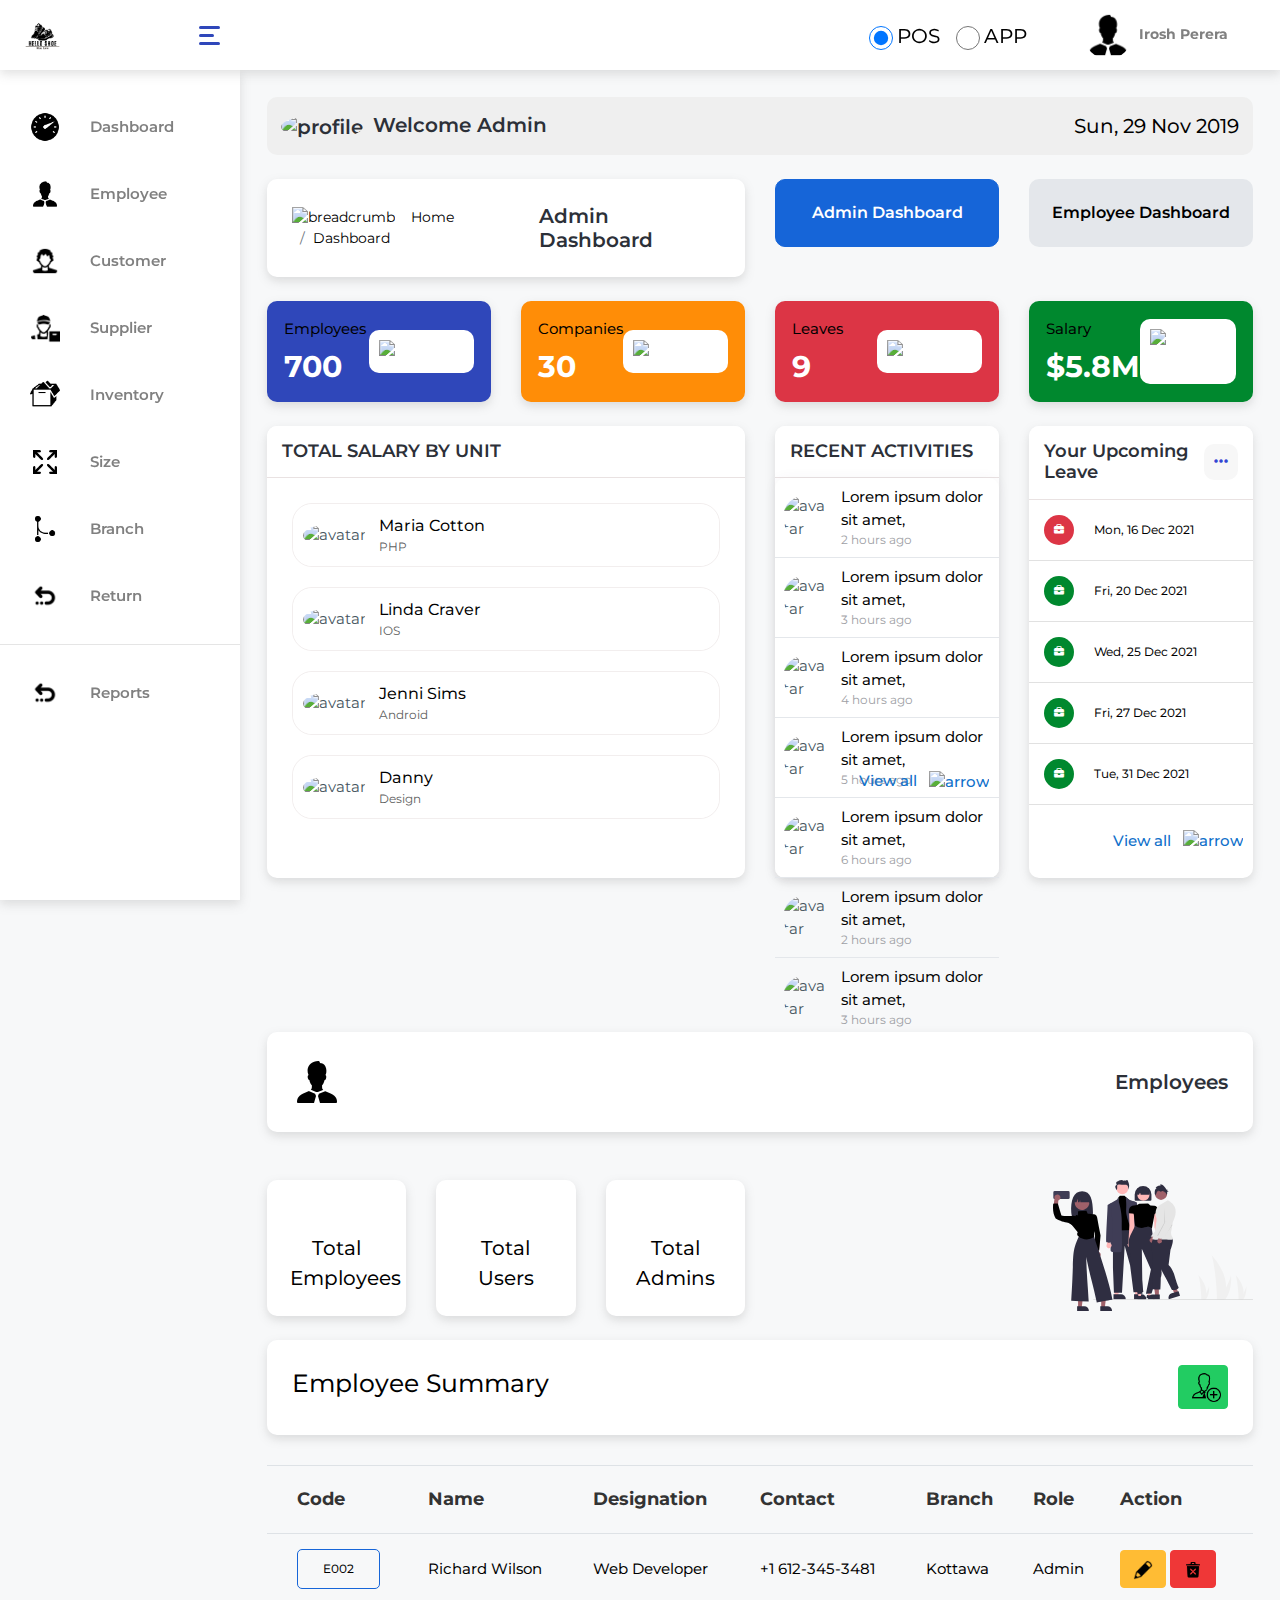
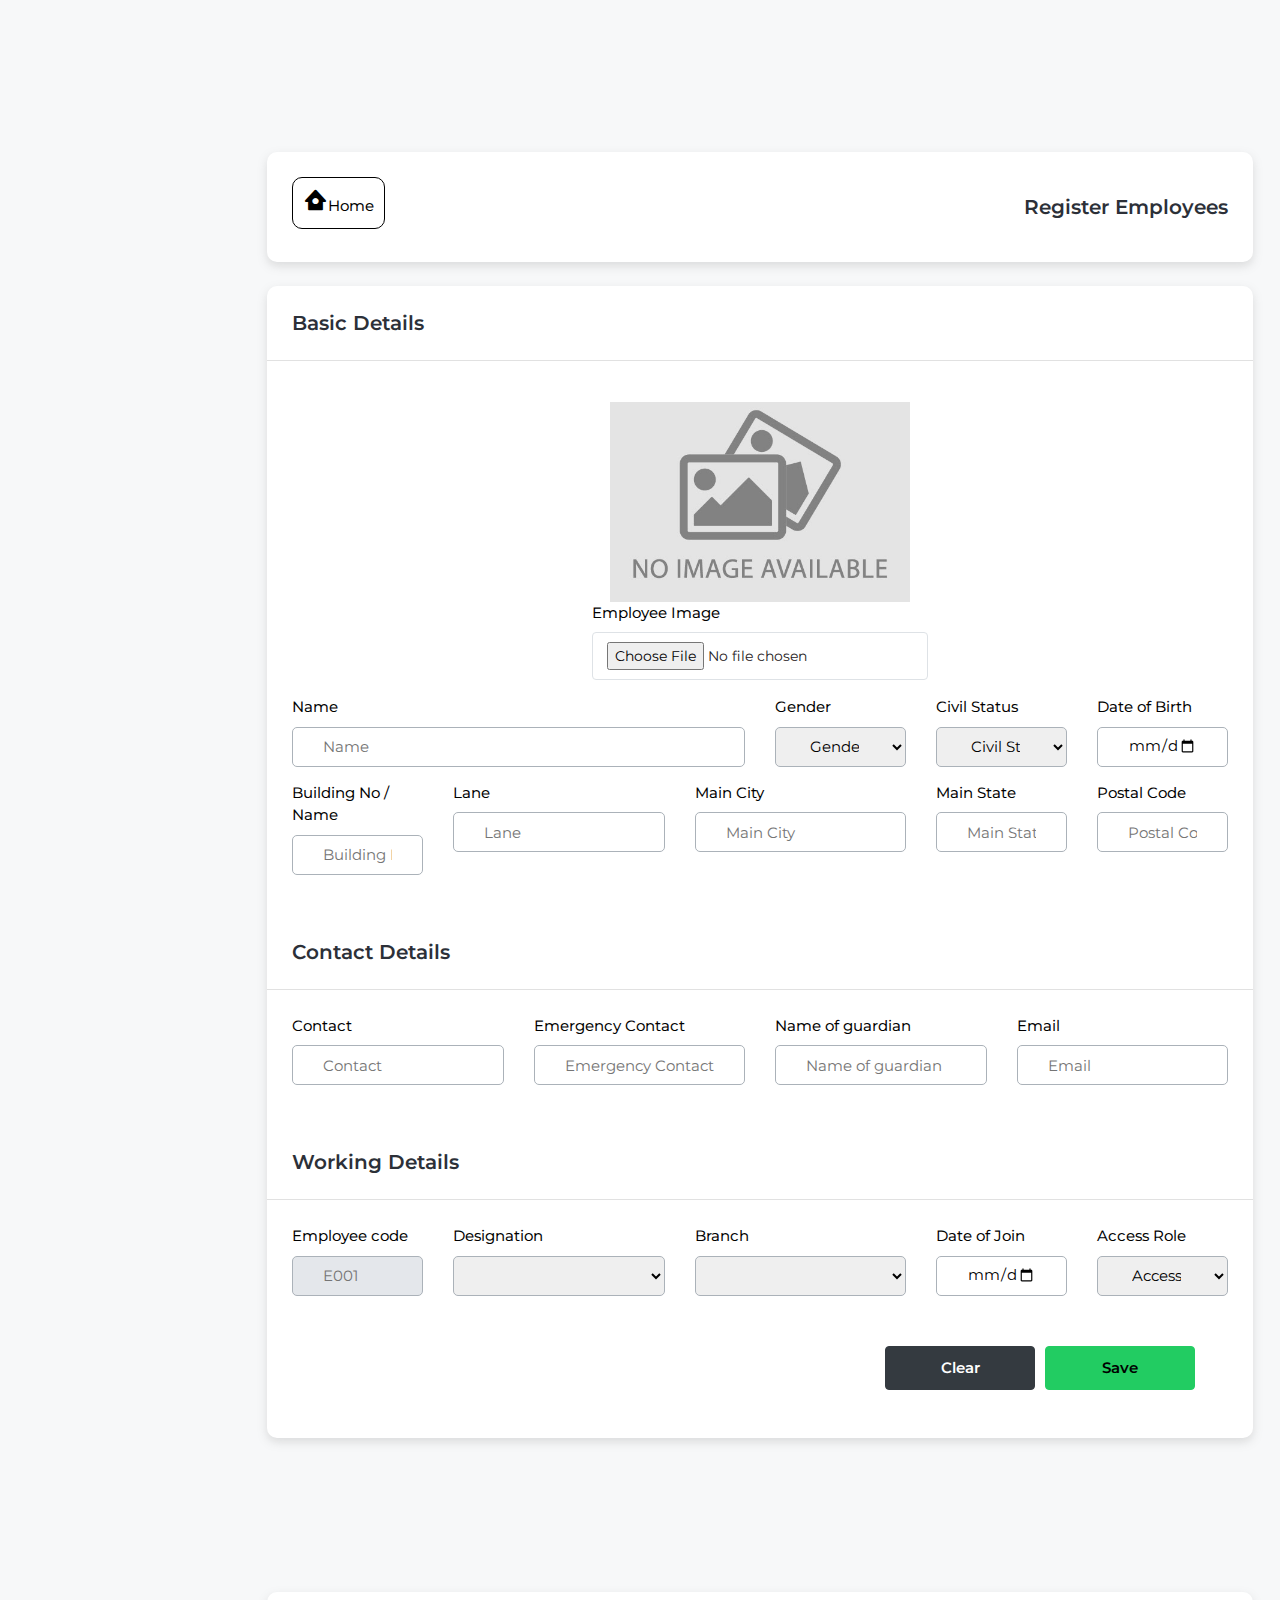
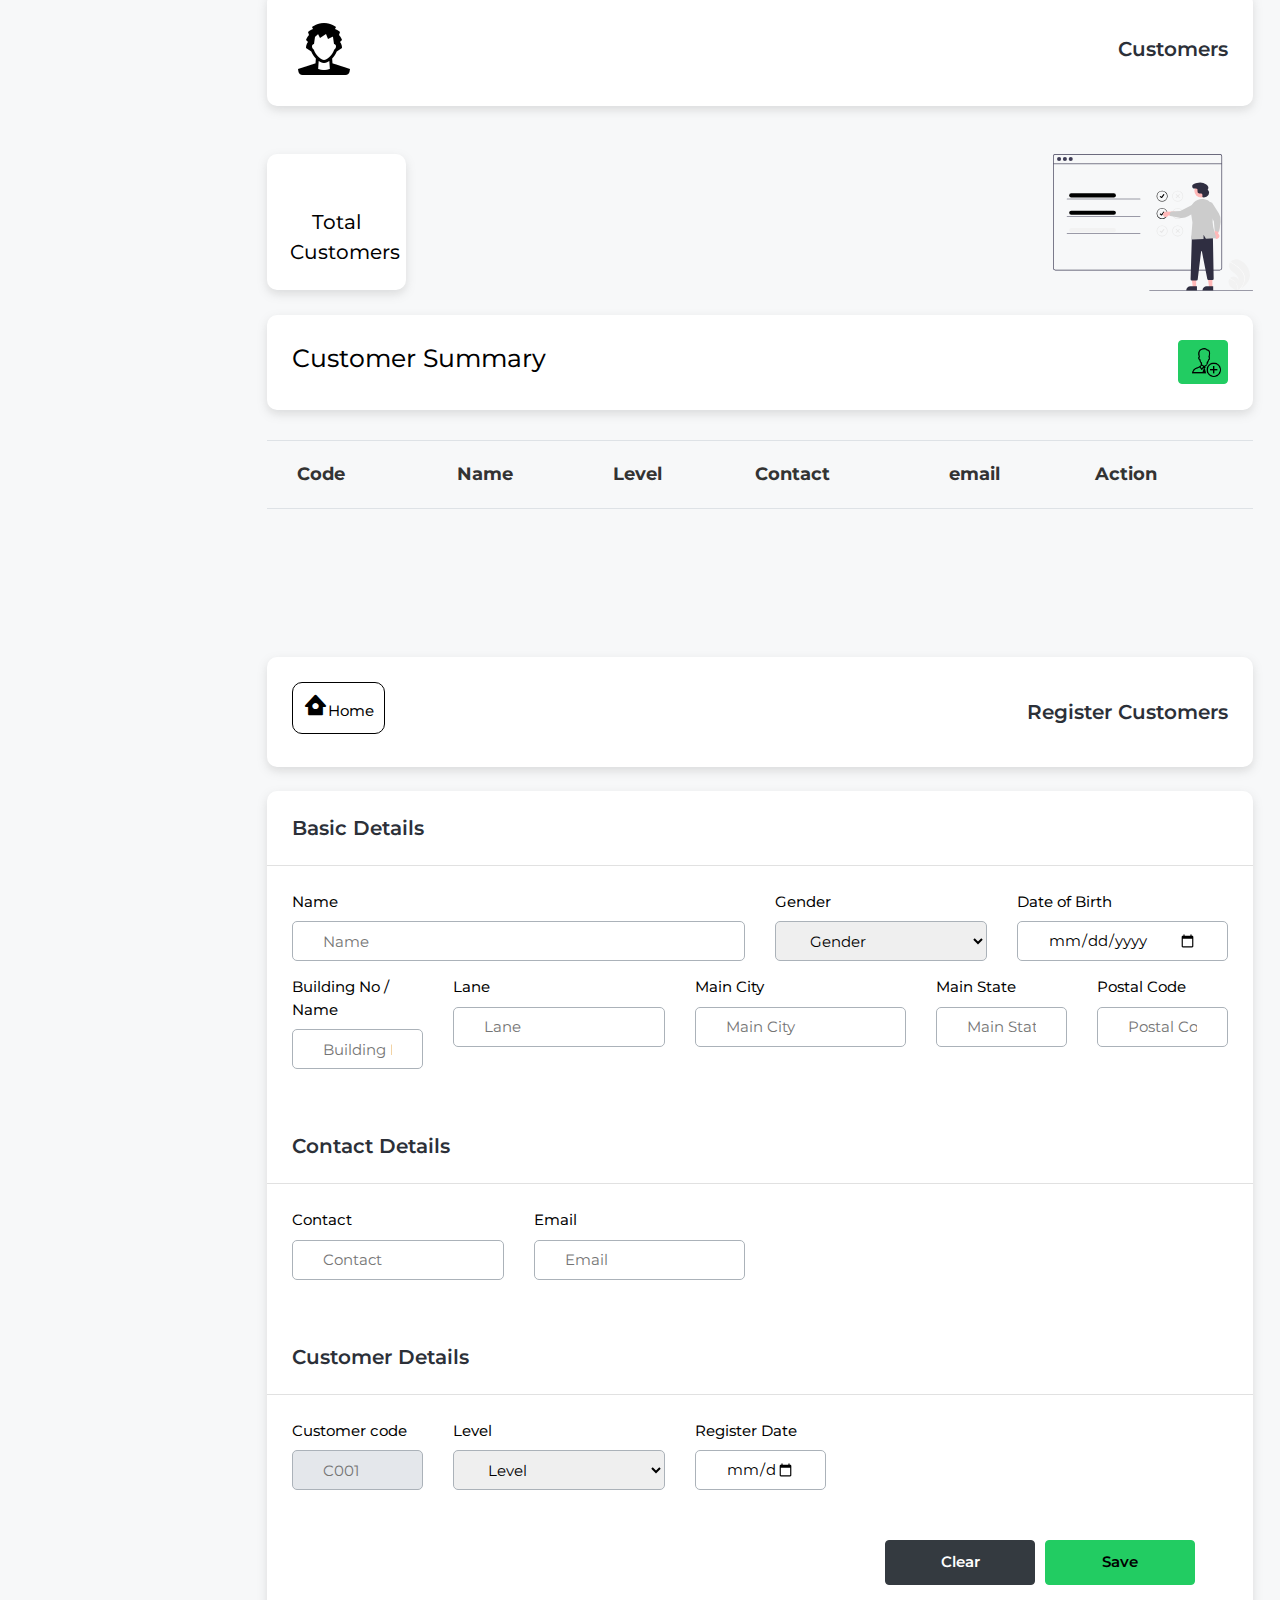
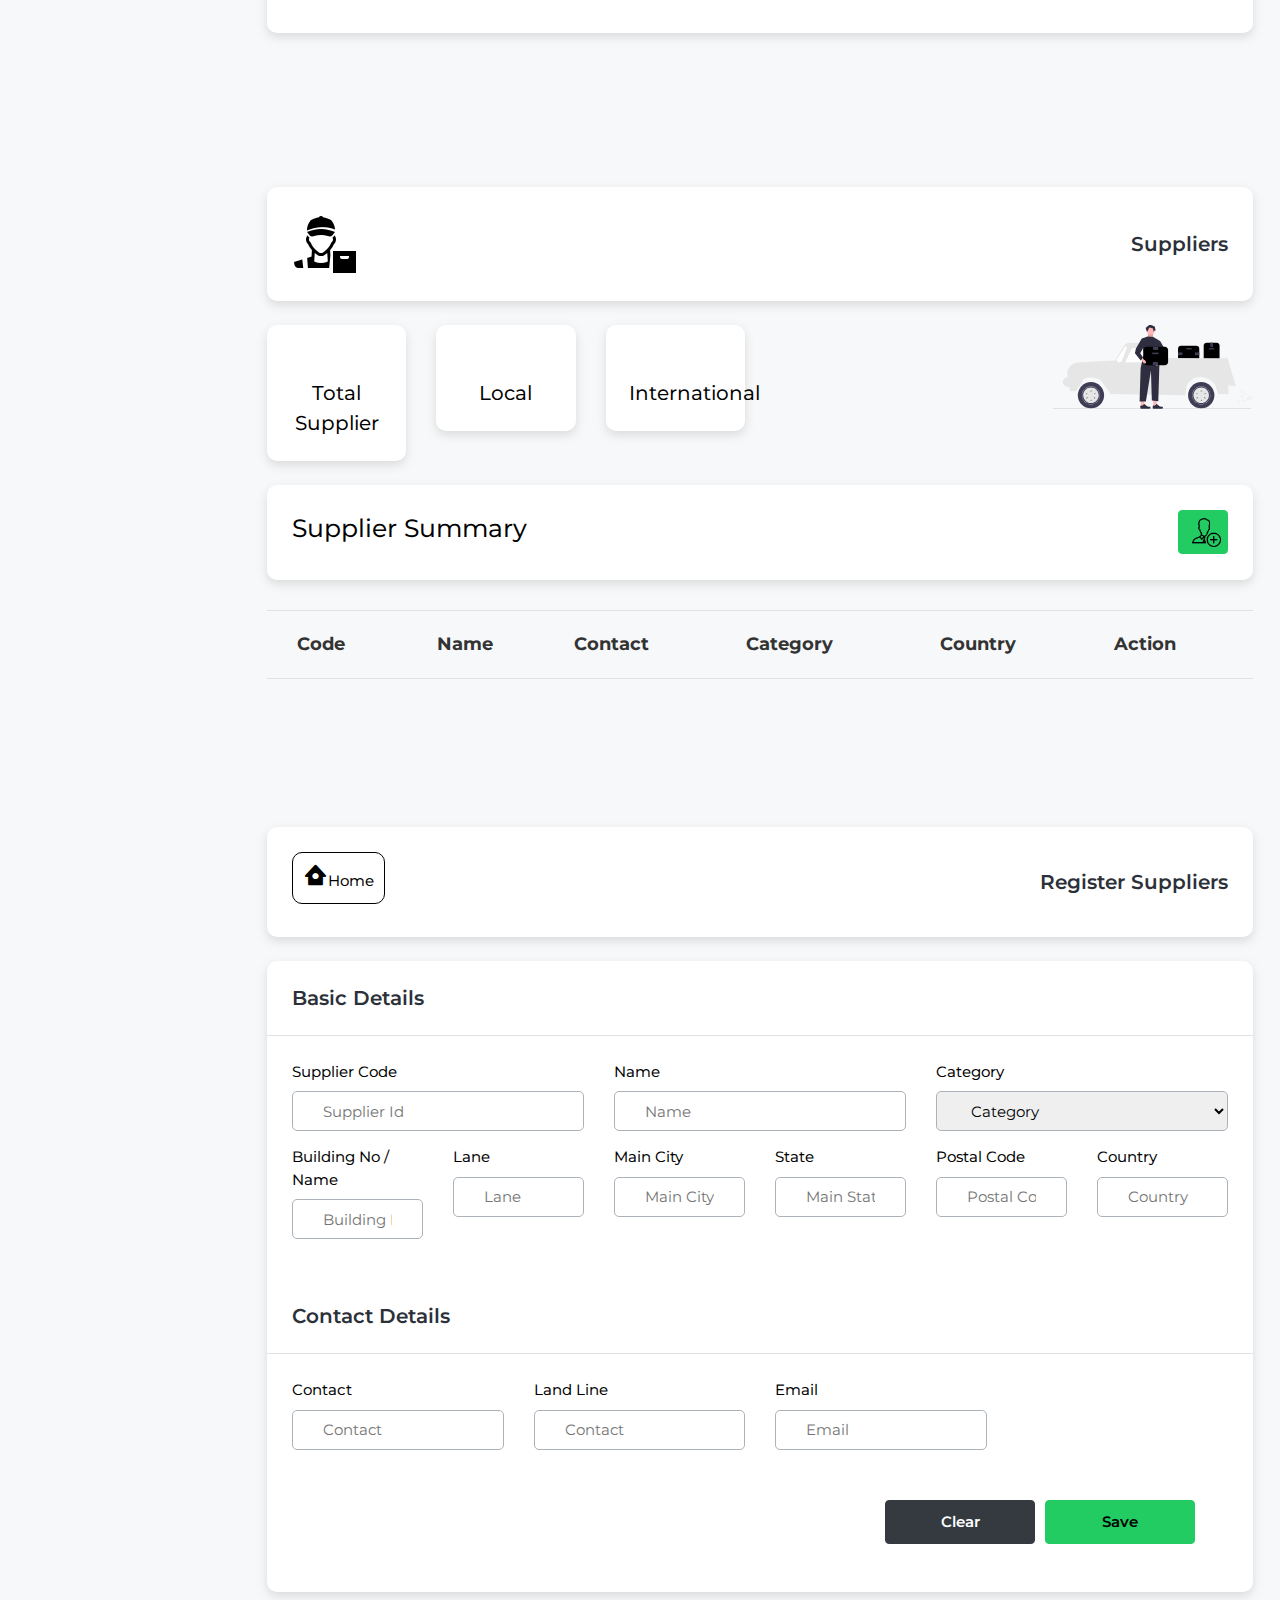
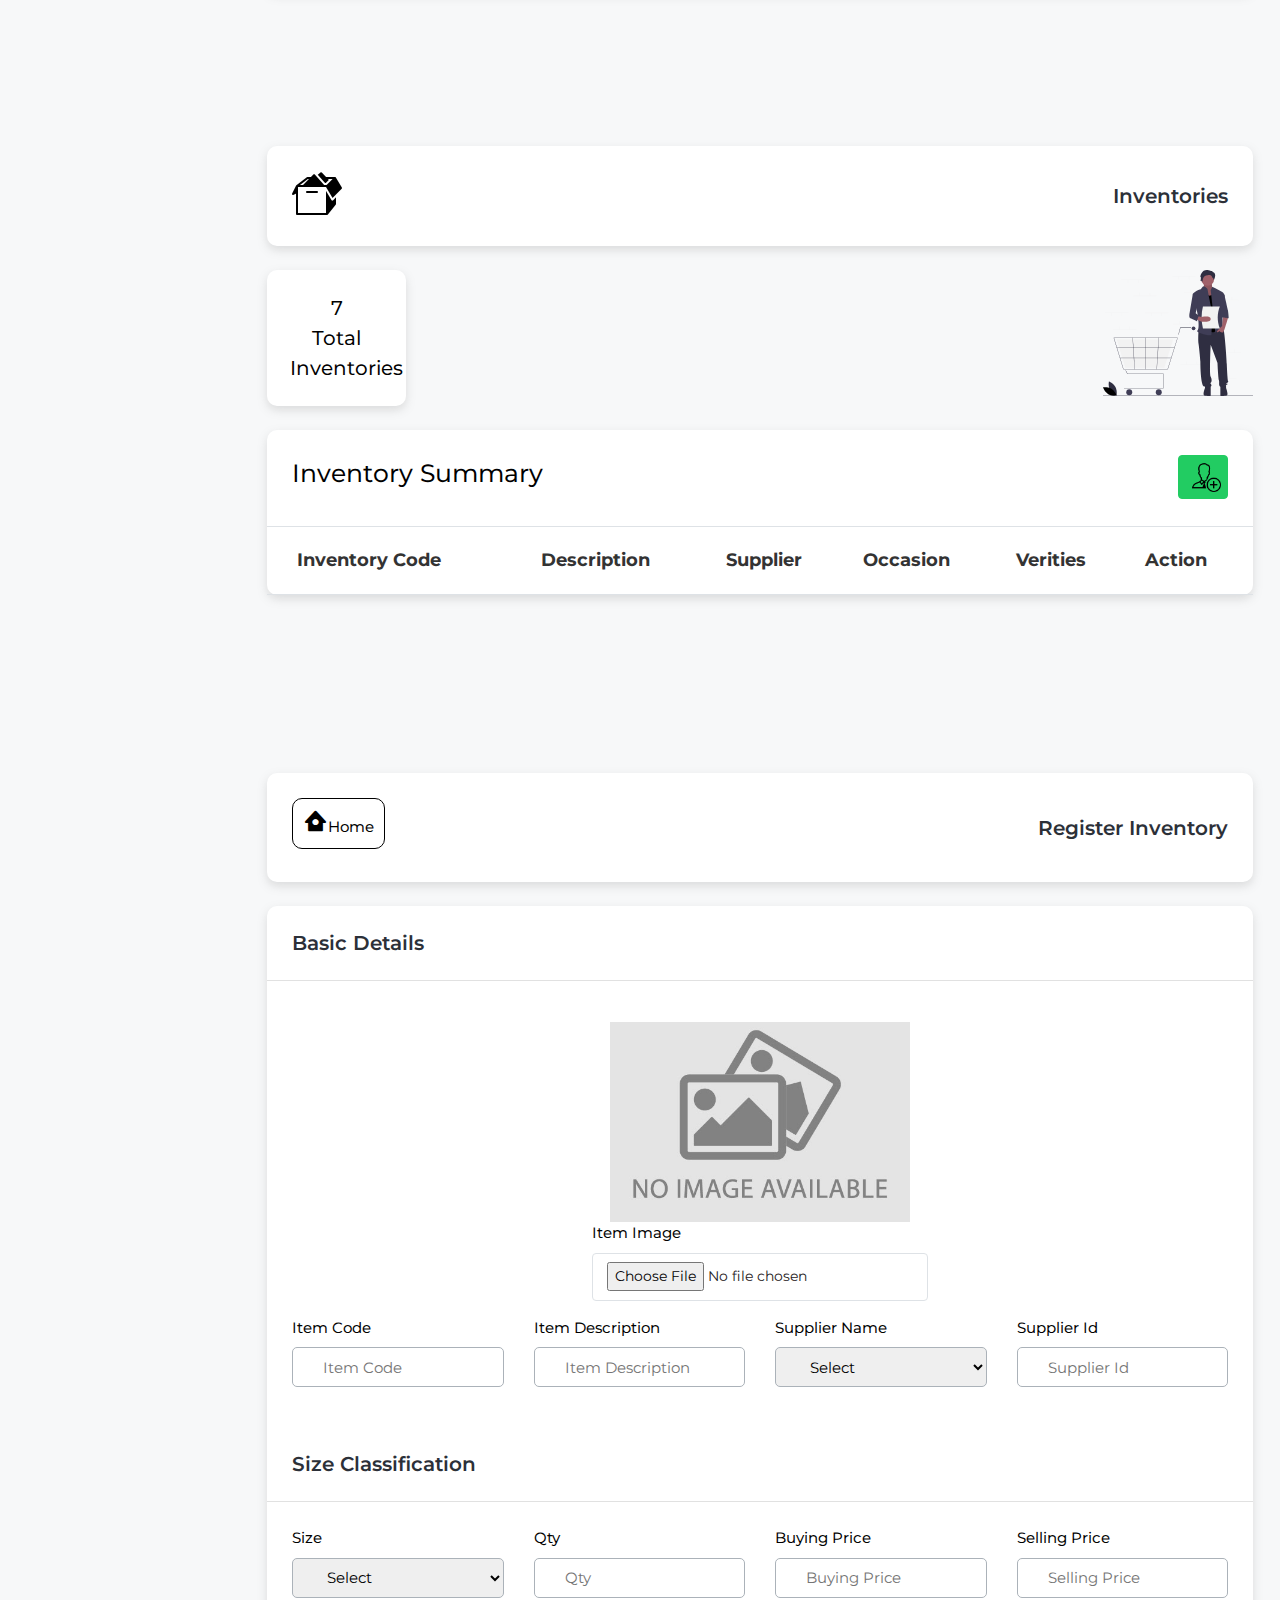
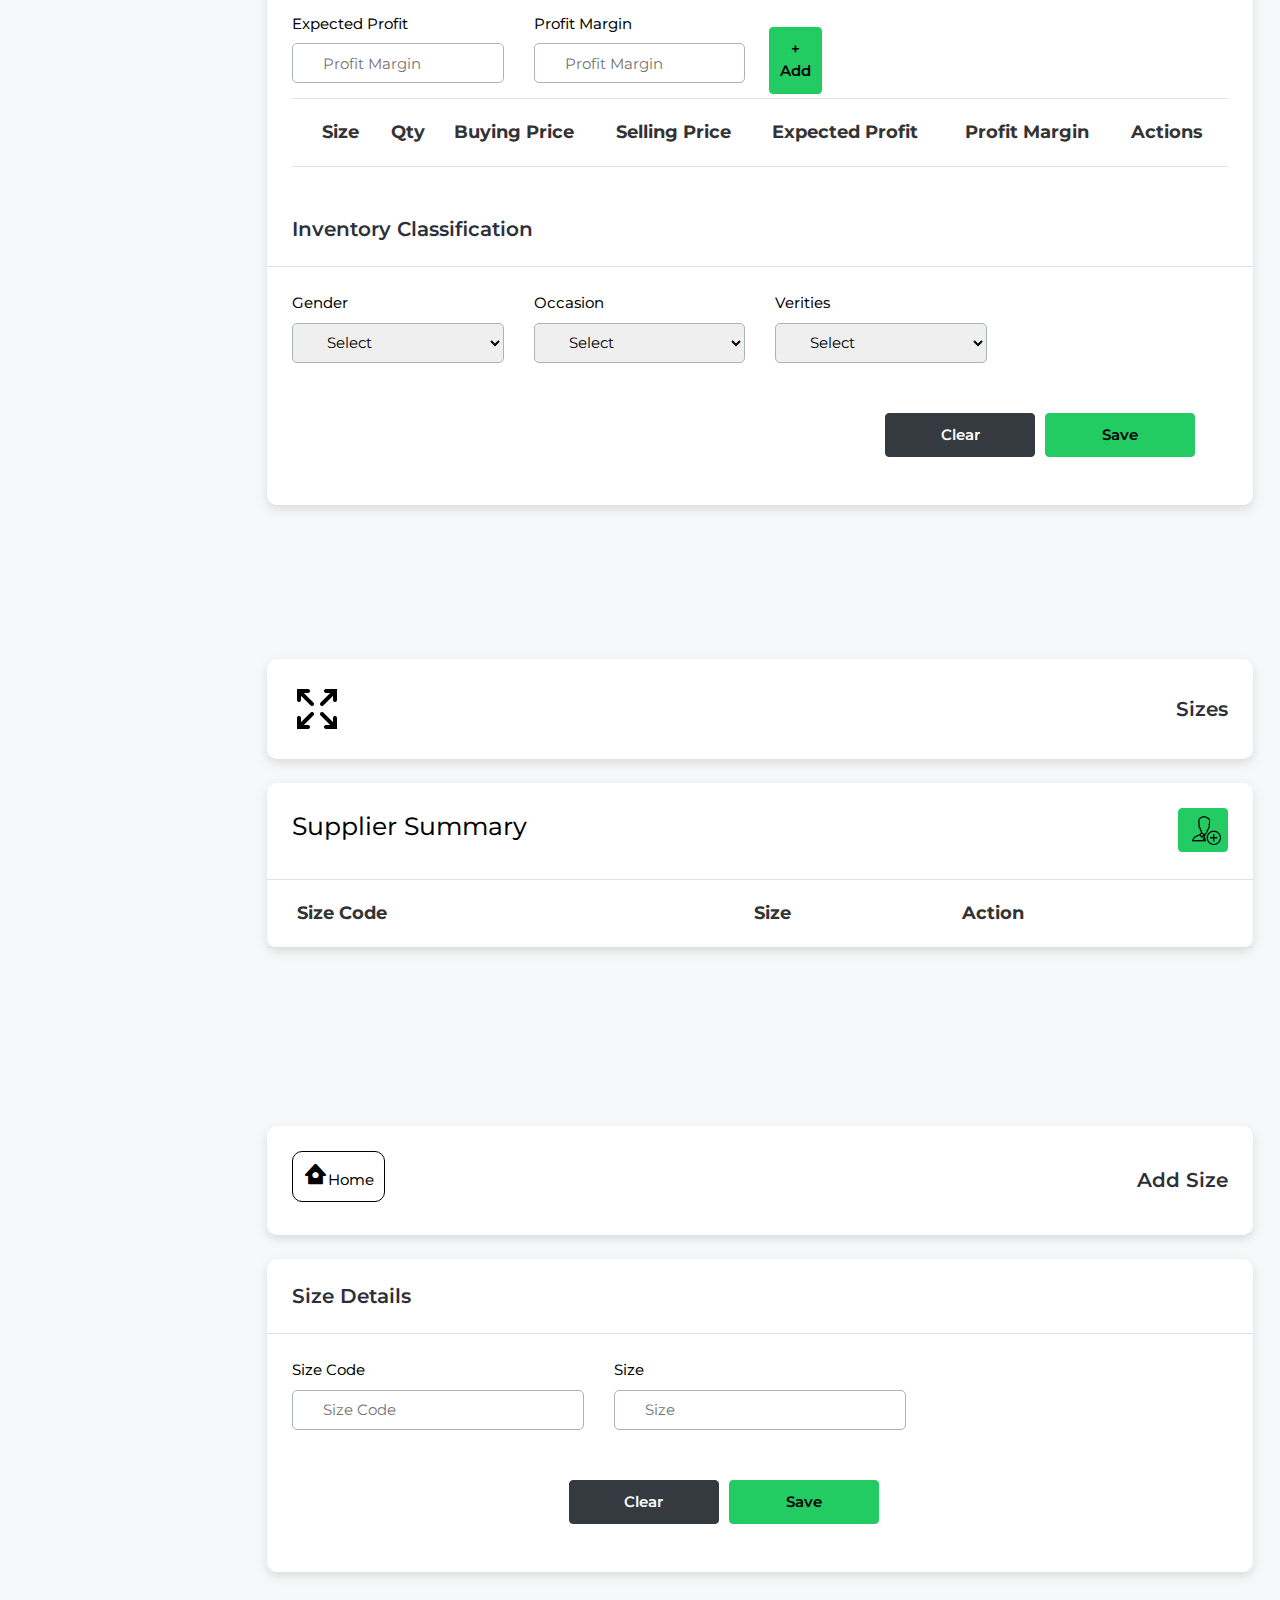
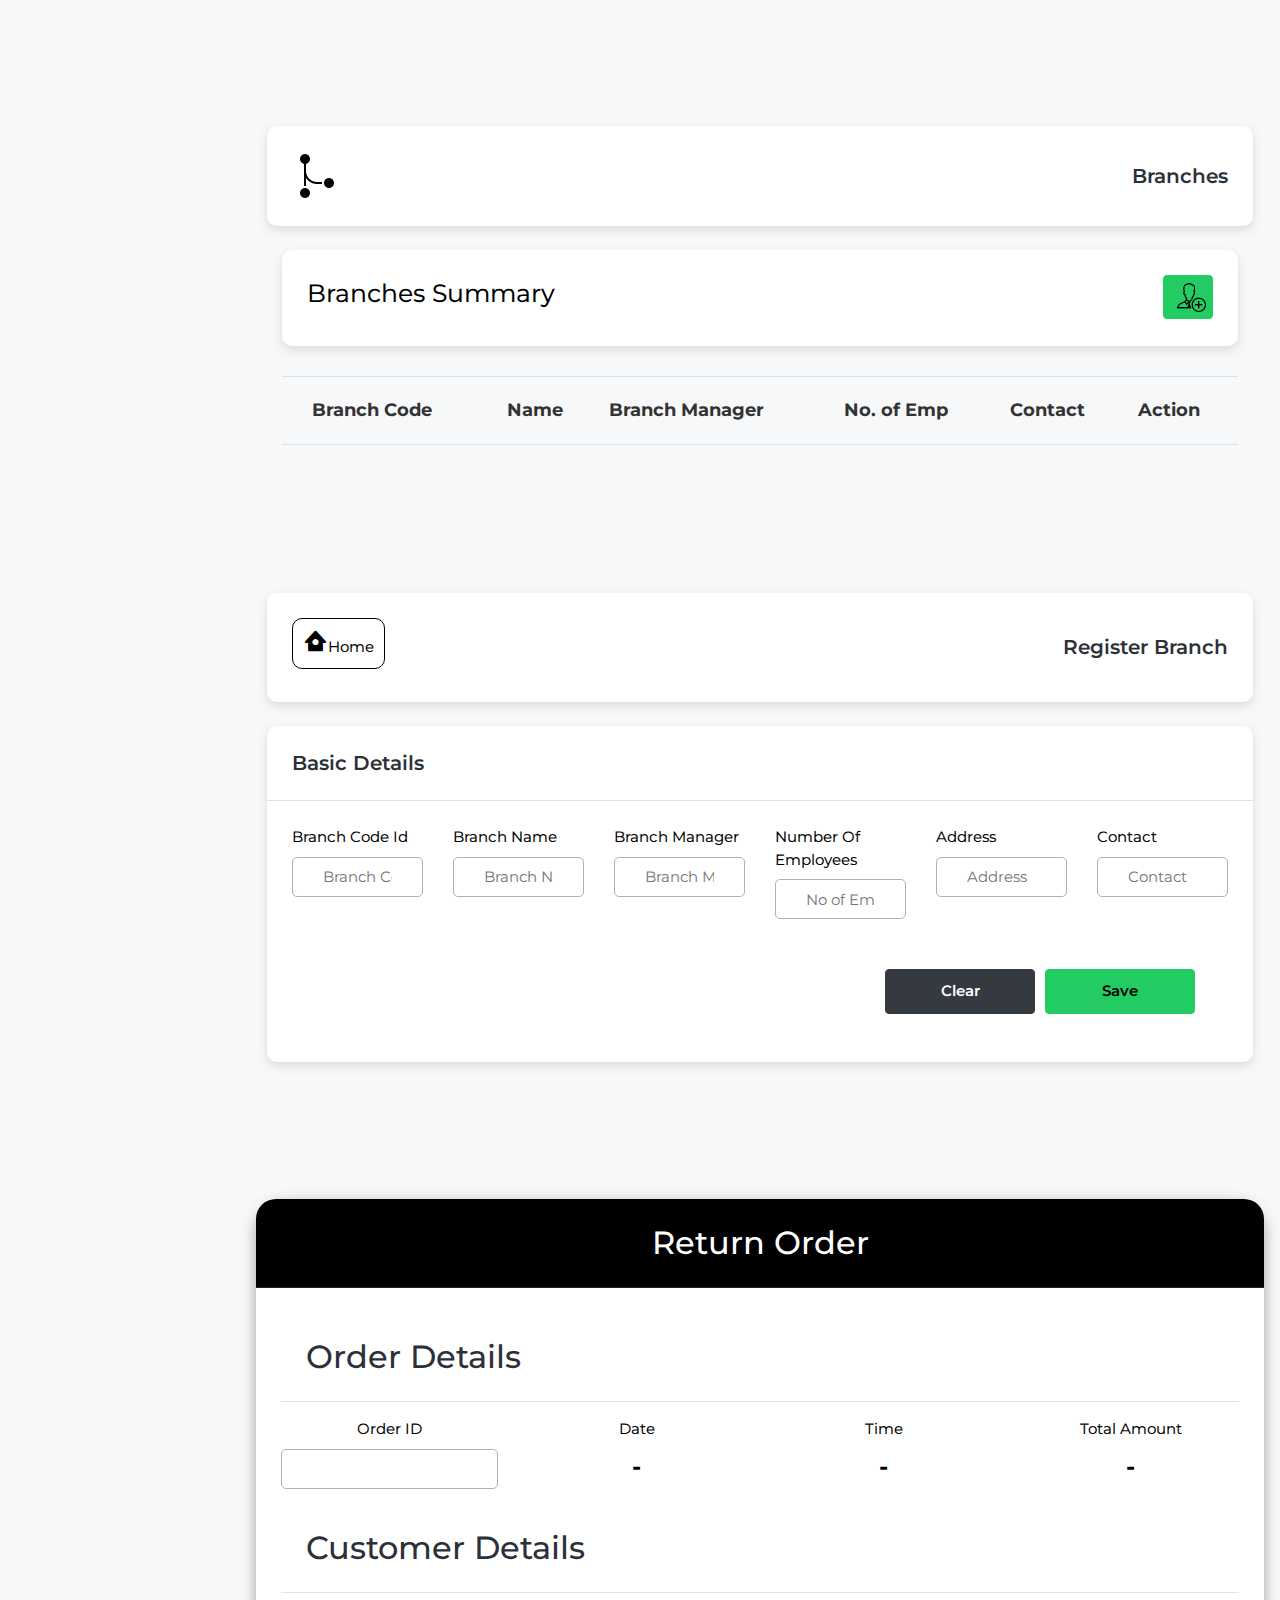
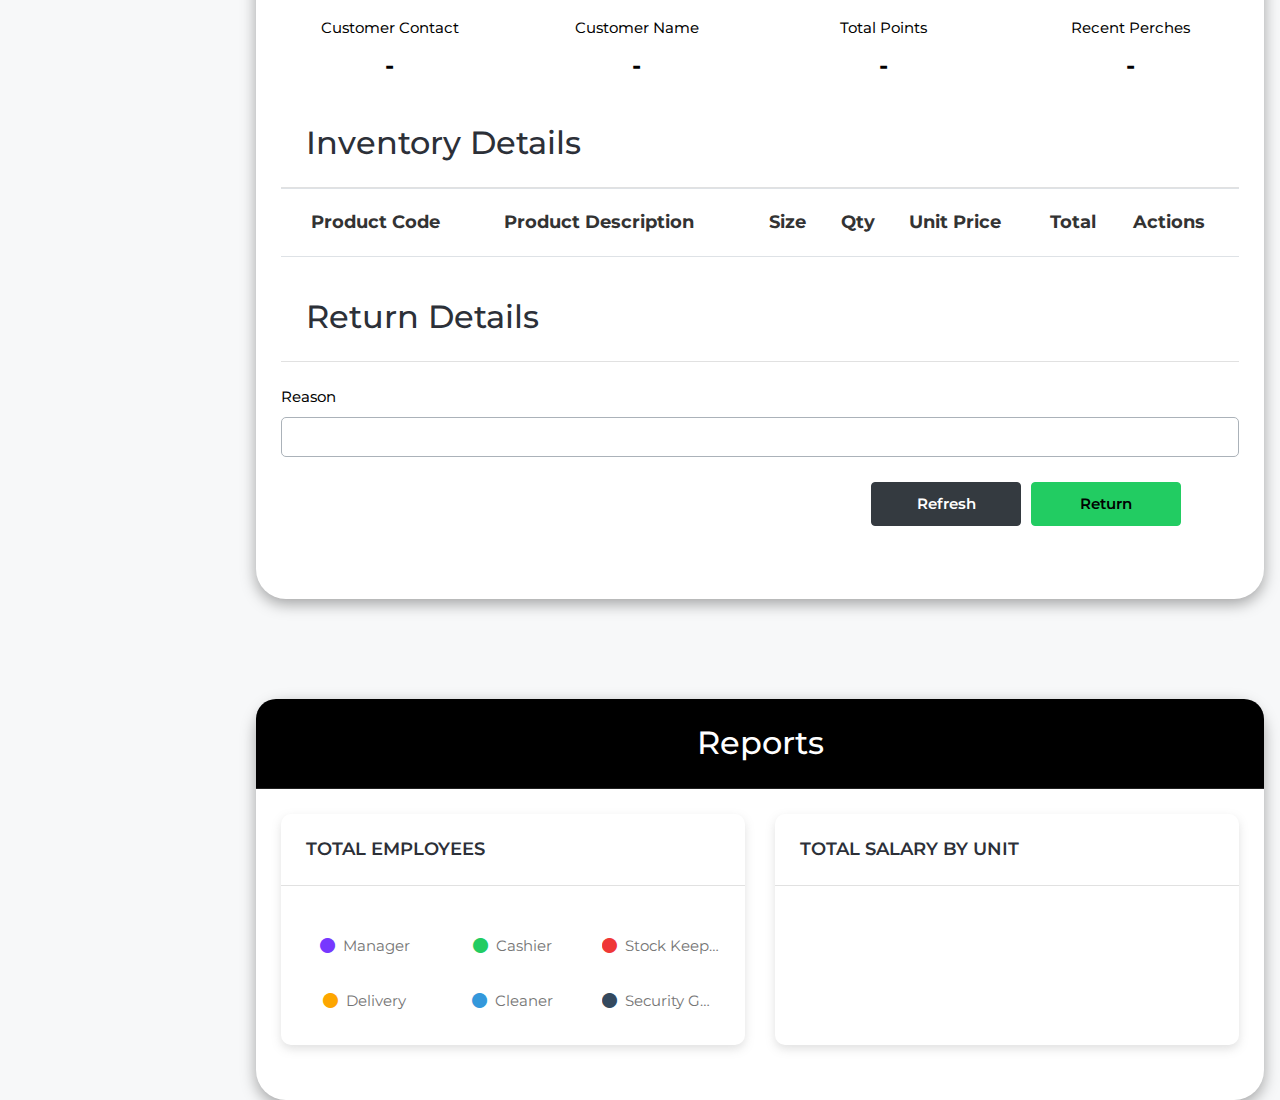
==== commit e836f89c: "few changes" ====
--- a/pages/main_page.html
+++ b/pages/main_page.html
@@ -3,7 +3,7 @@
 <head>
     <meta charset="utf-8">
     <meta name="viewport" content="width=device-width, initial-scale=1.0, user-scalable=0">
-    <title>Dleohr - Bootstrap Admin HTML Template</title>
+    <title id="page-title">Hello Shoe POS System</title>
 
     <link rel="shortcut icon" href="../assets/img/favicon.png">
 
@@ -47,1632 +47,832 @@
         </div>
 
 
-        <div class="top-nav-search">
-            <form>
-                <input type="text" class="form-control" placeholder="">
-                <button class="btn" type="submit"><i class="fas fa-search"></i></button>
-            </form>
-        </div>
-
-
         <a class="mobile_btn" id="mobile_btn">
             <i class="fas fa-bars"></i>
         </a>
 
 
         <ul class="nav user-menu">
-
-            <li class="nav-item dropdown">
-                <a href="#" class="dropdown-toggle nav-link pr-0" data-toggle="dropdown">
-                    <i data-feather="bell"></i> <span class="badge badge-pill"></span>
-                </a>
-                <div class="dropdown-menu notifications">
-                    <div class="topnav-dropdown-header">
-                        <span class="notification-title">Notifications</span>
-                        <a href="javascript:void(0)" class="clear-noti"> Clear All</a>
-                    </div>
-                    <div class="noti-content">
-                        <ul class="notification-list">
-                            <li class="notification-message">
-                                <a href="activities.html">
-                                    <div class="media">
-<span class="avatar avatar-sm">
-<img class="avatar-img rounded-circle" alt="" src="assets/img/profiles/avatar-02.jpg">
-</span>
-                                        <div class="media-body">
-                                            <p class="noti-details"><span class="noti-title">Brian Johnson</span> paid
-                                                the invoice <span class="noti-title">#DF65485</span></p>
-                                            <p class="noti-time"><span class="notification-time">4 mins ago</span></p>
-                                        </div>
-                                    </div>
-                                </a>
-                            </li>
-                            <li class="notification-message">
-                                <a href="activities.html">
-                                    <div class="media">
-<span class="avatar avatar-sm">
-<img class="avatar-img rounded-circle" alt="" src="assets/img/profiles/avatar-03.jpg">
-</span>
-                                        <div class="media-body">
-                                            <p class="noti-details"><span class="noti-title">Marie Canales</span> has
-                                                accepted your estimate <span class="noti-title">#GTR458789</span></p>
-                                            <p class="noti-time"><span class="notification-time">6 mins ago</span></p>
-                                        </div>
-                                    </div>
-                                </a>
-                            </li>
-                            <li class="notification-message">
-                                <a href="activities.html">
-                                    <div class="media">
-                                        <div class="avatar avatar-sm">
-                                            <span class="avatar-title rounded-circle bg-primary-light"><i
-                                                    class="far fa-user"></i></span>
-                                        </div>
-                                        <div class="media-body">
-                                            <p class="noti-details"><span class="noti-title">New user registered</span>
-                                            </p>
-                                            <p class="noti-time"><span class="notification-time">8 mins ago</span></p>
-                                        </div>
-                                    </div>
-                                </a>
-                            </li>
-                            <li class="notification-message">
-                                <a href="activities.html">
-                                    <div class="media">
-<span class="avatar avatar-sm">
-<img class="avatar-img rounded-circle" alt="" src="assets/img/profiles/avatar-04.jpg">
-</span>
-                                        <div class="media-body">
-                                            <p class="noti-details"><span class="noti-title">Barbara Moore</span>
-                                                declined the invoice <span class="noti-title">#RDW026896</span></p>
-                                            <p class="noti-time"><span class="notification-time">12 mins ago</span></p>
-                                        </div>
-                                    </div>
-                                </a>
-                            </li>
-                            <li class="notification-message">
-                                <a href="activities.html">
-                                    <div class="media">
-                                        <div class="avatar avatar-sm">
-                                            <span class="avatar-title rounded-circle bg-info-light"><i
-                                                    class="far fa-comment"></i></span>
-                                        </div>
-                                        <div class="media-body">
-                                            <p class="noti-details"><span class="noti-title">You have received a new message</span>
-                                            </p>
-                                            <p class="noti-time"><span class="notification-time">2 days ago</span></p>
-                                        </div>
-                                    </div>
-                                </a>
-                            </li>
-                        </ul>
-                    </div>
-                    <div class="topnav-dropdown-footer">
-                        <a href="activities.html">View all Notifications</a>
+            <div class="mr-5 mt-2">
+                <div class="row">
+                    <div class="form-check m-2">
+                        <input type="radio" class="form-check-input" id="btn-pos" name="optradio" value="pos" checked>
+                        <label class="form-check-label" for="btn-pos">POS</label>
+                    </div>
+                    <div class="form-check m-2">
+                        <input type="radio" class="form-check-input" id="btn-app" name="optradio" value="app">
+                        <label class="form-check-label" for="btn-app">APP</label>
                     </div>
                 </div>
-            </li>
-
-
+            </div>
             <li class="nav-item dropdown has-arrow main-drop">
                 <a href="#" class="dropdown-toggle nav-link" data-toggle="dropdown">
 <span class="user-img">
-<img src="assets/img/profile.jpg" alt="">
+<img src="../assets/img/nav-employee.png" alt="">
 <span class="status online"></span>
 </span>
-                    <span>Kavin Hansen</span>
+                    <span>Irosh Perera</span>
                 </a>
                 <div class="dropdown-menu">
-                    <a class="dropdown-item" href="profile.html"><i data-feather="user" class="mr-1"></i> Profile</a>
-                    <a class="dropdown-item" href="settings.html"><i data-feather="settings" class="mr-1"></i> Settings</a>
-                    <a class="dropdown-item" href="login.html"><i data-feather="log-out" class="mr-1"></i> Logout</a>
+                    <a class="dropdown-item" id="btn-logout"><i data-feather="log-out" class="mr-1"></i> Logout</a>
                 </div>
             </li>
 
         </ul>
         <div class="dropdown mobile-user-menu show">
-            <a href="#" class="nav-link dropdown-toggle" data-toggle="dropdown" aria-expanded="false"><i
+            <a class="nav-link dropdown-toggle" data-toggle="dropdown" aria-expanded="false"><i
                     class="fa fa-ellipsis-v"></i></a>
             <div class="dropdown-menu dropdown-menu-right ">
-                <a class="dropdown-item" href="profile.html">My Profile</a>
-                <a class="dropdown-item" href="settings.html">Settings</a>
-                <a class="dropdown-item" href="login.html">Logout</a>
+                <a class="dropdown-item">Logout</a>
             </div>
         </div>
 
     </div>
-
-
-    <div class="sidebar" id="sidebar">
-        <div class="sidebar-inner slimscroll">
-            <div class="sidebar-contents">
-                <div id="sidebar-menu" class="sidebar-menu">
-                    <div class="mobile-show">
-                        <div class="offcanvas-menu">
-                            <div class="user-info align-center bg-theme text-center">
-                                <span class="lnr lnr-cross  text-white" id="mobile_btn_close">X</span>
-                                <a href="javascript:void(0)" class="d-block menu-style text-white">
-                                    <div class="user-avatar d-inline-block mr-3">
-                                        <img src="assets/img/profiles/avatar-18.jpg" alt="user avatar"
-                                             class="rounded-circle" width="50">
-                                    </div>
-                                </a>
-                            </div>
-                        </div>
-                        <div class="sidebar-input">
-                            <div class="top-nav-search">
-                                <form>
-                                    <input type="text" class="form-control" placeholder="Search here">
-                                    <button class="btn" type="submit"><i class="fas fa-search"></i></button>
-                                </form>
-                            </div>
-                        </div>
-                    </div>
-                    <ul>
-                        <li>
-                            <a id="btn-dashboard"><img src="../assets/img/nav-dashboard.png" alt="sidebar_img">
-                                <span>Dashboard</span></a>
-                        </li>
-                        <li>
-                            <a id="btn-employee"><img src="../assets/img/nav-employee.png" alt="sidebar_img">
-                                <span>Employee</span></a>
-                        </li>
-                        <li>
-                            <a id="btn-customer"><img src="../assets/img/nav-customer.png" alt="sidebar_img">
-                                <span>Customer</span></a>
-                        </li>
-                        <li>
-                            <a id="btn-supplier"><img src="../assets/img/nav-supplier.png" alt="sidebar_img">
-                                <span>Supplier</span></a>
-                        </li>
-                        <li>
-                            <a id="btn-inventory"><img src="../assets/img/nav-inventory.png" alt="sidebar_img">
-                                <span>Inventory</span></a>
-                        </li>
-                        <li>
-                            <a id="btn-size"><img src="../assets/img/nav-size.png" alt="sidebar_img">
-                                <span>Size</span></a>
-                        </li>
-                        <li>
-                            <a id="btn-branch"><img src="../assets/img/nav-branch.png" alt="sidebar_img">
-                                <span>Branch</span></a>
-                        </li>
-                        <li>
-                            <a href="manage.html"><img src="assets/img/manage.svg" alt="sidebar_img">
-                                <span>Manage</span></a>
-                        </li>
-                        <li>
-                            <a href="settings.html"><img src="assets/img/settings.svg"
-                                                         alt="sidebar_img"><span>Settings</span></a>
-                        </li>
-                        <li>
-                            <a href="profile.html"><img src="assets/img/profile.svg" alt="sidebar_img">
-                                <span>Profile</span></a>
-                        </li>
-                    </ul>
-                    <ul class="logout">
-                        <li>
-                            <a href="profile.html"><img src="assets/img/logout.svg"
-                                                        alt="sidebar_img"><span>Log out</span></a>
-                        </li>
-                    </ul>
+    <div id="pos-content" style="display: none">
+        <div class="card ml-3 mr-3"
+             style="top: 85px;position: relative;box-shadow: rgba(0, 0, 0, 0.35) 0px 5px 15px; border: 2px  black;border-radius: 30px">
+            <div class="card-header text-center" style="background-color: black;">
+                <h2 class="text-white">HELLO SHOE POS SYSTEM</h2>
+            </div>
+            <div class="card-body">
+                <div class="row">
+                    <div class="col-9">
+                        <div class="card p-4"
+                             style="box-shadow: rgba(0, 0, 0, 0.35) 0px 5px 15px;border-radius: 30px;height: 100%">
+                            <div class="row">
+                                <div class="col-xl-3">
+                                    <div class="form-group">
+                                        <label class="font-weight-bold text-secondary" style="font-size: 1.5rem"
+                                               id="lbl-greeting"></label>
+                                    </div>
+                                </div>
+                                <div class="col-xl-3">
+                                    <div class="form-group">
+                                        <label>Order ID</label>
+                                        <label class="font-weight-bold" style="font-size: 1.5rem"
+                                               id="lbl-order-id"></label>
+                                    </div>
+                                </div>
+
+                                <div class="col-xl-3">
+                                    <div class="form-group">
+                                        <label>Date</label>
+                                        <label class="font-weight-bold" style="font-size: 1.5rem" id="lbl-order-date">2021-12-12</label>
+                                    </div>
+                                </div>
+
+                                <div class="col-xl-3">
+                                    <div class="form-group">
+                                        <label>Time</label>
+                                        <label class="font-weight-bold" style="font-size: 1.5rem" id="lbl-order-time">12:00
+                                            PM</label>
+                                    </div>
+                                </div>
+
+
+                            </div>
+
+
+                            <div class="card-header">
+                                <h2>Customer Details</h2>
+                            </div>
+                            <div class="row mt-4">
+                                <div class="col-xl-3">
+                                    <div class="form-group">
+                                        <label>Customer Contact</label>
+                                        <input type="text" class="form-control" id="txt-order-cust-contact">
+                                    </div>
+                                </div>
+                                <div class="col-xl-3">
+                                    <div class="form-group">
+                                        <label>Customer Name</label>
+                                        <input type="text" class="form-control" id="txt-order-cust-name">
+                                    </div>
+                                </div>
+                                <div class="col-xl-3">
+                                    <div class="form-group">
+                                        <label>Total Points</label>
+                                        <input type="text" class="form-control" readonly id="txt-order-points">
+                                    </div>
+                                </div>
+                                <div class="col-xl-3">
+                                    <div class="form-group">
+                                        <label>Recent Perches</label>
+                                        <input type="text" class="form-control" readonly id="txt-order-recent">
+                                    </div>
+                                </div>
+                            </div>
+
+                            <div class="card-header">
+                                <h2>Inventory Details</h2>
+                            </div>
+
+                            <div class="row mt-4">
+
+                                <div class="col-xl-1">
+                                    <img src="../assets/img/bar-code-img.png" alt="bar-code" class="img-table"
+                                         id="invent-bar-code"/>
+                                </div>
+
+                                <div class="col-xl-2">
+                                    <div class="form-group">
+                                        <label>Product Code</label>
+                                        <input type="text" class="form-control" id="txt-order-product-code">
+                                    </div>
+                                </div>
+
+                                <div class="col-xl-3">
+                                    <div class="form-group">
+                                        <label>Product Description</label>
+                                        <input type="text" class="form-control" id="txt-order-product-desc">
+                                    </div>
+                                </div>
+                                <div class="col-xl-2">
+                                    <div class="form-group">
+                                        <label>Size</label>
+                                        <select class="select" id="txt-order-size">
+                                            <option value="Select Size">Select</option>
+                                        </select>
+                                    </div>
+                                </div>
+                                <div class="col-xl-2">
+                                    <div class="form-group">
+                                        <label>Av. Qty</label>
+                                        <input type="text" class="form-control" readonly id="txt-order-product-av-qty">
+                                    </div>
+                                </div>
+                                <div class="col-xl-1">
+                                    <div class="form-group">
+                                        <label>Qty</label>
+                                        <input type="text" class="form-control" id="txt-order-product-buy-qty">
+                                    </div>
+                                </div>
+
+                                <di class="col-xl-1 col-sm-12 col-12 invent-size-class">
+                                    <div class="d-flex align-items-center justify-content-center"
+                                         style="height: 100%;">
+                                        <button class="btn btn-success btn-operations"
+                                                id="btn-order-details-add"> +
+                                            Add
+                                        </button>
+                                    </div>
+                                </di>
+                            </div>
+
+
+                            <div class="row">
+                                <div class="col-xl-12 col-sm-12 col-12 ">
+                                    <!--table-->
+                                    <div class="table-responsive">
+                                        <table class="table  custom-table no-footer" id="tbl-order-details">
+                                            <thead>
+                                            <tr>
+                                                <th>Product Code</th>
+                                                <th>Product Description</th>
+                                                <th>Size</th>
+                                                <th>Qty</th>
+                                                <th>Unit Price</th>
+                                                <th>Total</th>
+                                                <th>Actions</th>
+                                            </tr>
+                                            </thead>
+                                            <tbody>
+
+
+                                            </tbody>
+                                        </table>
+                                    </div>
+
+                                </div>
+
+
+                            </div>
+
+
+                        </div>
+                    </div>
+                    <div class="col-3">
+
+                        <div class="card"
+                             style="box-shadow: rgba(0, 0, 0, 0.35) 0px 5px 15px;height: 100%;border-radius: 30px">
+                            <h5 class="card-header text-center" style="background-color: black;color: whitesmoke">
+                                Complete Order!</h5>
+
+
+                            <div class="card p-4 ml-3 mr-3 mt-2 bg-success"
+                                 style="box-shadow: rgba(0, 0, 0, 0.35) 0px 5px 15px;border-radius: 30px;margin-bottom: 10px!important;">
+                                <div class="row mt-4">
+                                    <div class="col-xl-12 col-sm-12 col-12 text-center justify-content-center">
+                                        <div class="form-group">
+                                            <h4 class="text-white">Total</h4>
+                                        </div>
+                                    </div>
+                                </div>
+                                <div class="row">
+                                    <div class="col-xl-12 col-sm-12 col-12 ">
+                                        <div class="form-group">
+                                            <h2 class="text-white text-center" id="txt-order-total">RS 000.00</h2>
+                                        </div>
+                                    </div>
+                                </div>
+                            </div>
+
+                            <div class="card p-4 ml-3 mr-3"
+                                 style="box-shadow: rgba(0, 0, 0, 0.35) 0px 5px 15px;border-radius: 30px;margin-bottom: 10px!important;">
+                                <div class="row mt-4">
+                                    <div class="col-xl-12 col-sm-12 col-12 text-center justify-content-center">
+                                        <div class="form-group">
+                                            <h3>Payment Method</h3>
+                                        </div>
+                                    </div>
+                                </div>
+                                <div class="row">
+                                    <div class="col-xl-12 col-sm-12 col-12 ">
+                                        <div class="row text-center justify-content-center">
+
+                                            <div class="col-xl-6 col-sm-12 col-12 ">
+                                                <div class="form-group">
+                                                    <button class="btn btn-payment"
+                                                            id="btn-order-cash"><img src="../assets/img/cash-img.png"
+                                                                                     style="width: 50%"> Cash
+                                                    </button>
+                                                </div>
+                                            </div>
+                                            <div class="col-xl-6 col-sm-12 col-12 ">
+                                                <div class="form-group">
+                                                    <button class="btn btn-payment"
+                                                            id="btn-order-card"><img src="../assets/img/card-img.png"
+                                                                                     style="width: 50%"> Card
+                                                    </button>
+                                                </div>
+                                            </div>
+                                        </div>
+                                    </div>
+                                </div>
+
+
+                            </div>
+
+                            <div class="card p-4 ml-3 mr-3"
+                                 style="box-shadow: rgba(0, 0, 0, 0.35) 0px 5px 15px;border-radius: 30px;margin-bottom: 10px!important;">
+                                <div class="row mt-4">
+                                    <div class="col-xl-12 col-sm-12 col-12 text-center justify-content-center">
+                                        <div class="form-group">
+                                            <button class="btn btn-place-order"
+                                                    id="btn-place-order">Place Order
+                                            </button>
+                                        </div>
+                                    </div>
+                                </div>
+                            </div>
+
+
+                        </div>
+
+
+                    </div>
+
+                </div>
+
+            </div>
+        </div>
+
+    </div>
+
+
+    <div id="app-content" style="display: block">
+        <div class="sidebar" id="sidebar">
+            <div class="sidebar-inner slimscroll">
+                <div class="sidebar-contents">
+                    <div id="sidebar-menu" class="sidebar-menu">
+                        <div class="mobile-show">
+                            <div class="offcanvas-menu">
+                                <div class="user-info align-center bg-theme text-center">
+                                    <span class="lnr lnr-cross  text-white" id="mobile_btn_close">X</span>
+                                    <a href="javascript:void(0)" class="d-block menu-style text-white">
+                                        <div class="user-avatar d-inline-block mr-3">
+                                            <img src="assets/img/profiles/avatar-18.jpg" alt="user avatar"
+                                                 class="rounded-circle" width="50">
+                                        </div>
+                                    </a>
+                                </div>
+                            </div>
+                            <div class="sidebar-input">
+                                <div class="top-nav-search">
+                                    <form>
+                                        <input type="text" class="form-control" placeholder="Search here">
+                                        <button class="btn" type="submit"><i class="fas fa-search"></i></button>
+                                    </form>
+                                </div>
+                            </div>
+                        </div>
+                        <ul>
+                            <li>
+                                <a id="btn-dashboard"><img src="../assets/img/nav-dashboard.png" alt="sidebar_img">
+                                    <span>Dashboard</span></a>
+                            </li>
+                            <li>
+                                <a id="btn-employee"><img src="../assets/img/nav-employee.png" alt="sidebar_img">
+                                    <span>Employee</span></a>
+                            </li>
+                            <li>
+                                <a id="btn-customer"><img src="../assets/img/nav-customer.png" alt="sidebar_img">
+                                    <span>Customer</span></a>
+                            </li>
+                            <li>
+                                <a id="btn-supplier"><img src="../assets/img/nav-supplier.png" alt="sidebar_img">
+                                    <span>Supplier</span></a>
+                            </li>
+                            <li>
+                                <a id="btn-inventory"><img src="../assets/img/nav-inventory.png" alt="sidebar_img">
+                                    <span>Inventory</span></a>
+                            </li>
+                            <li>
+                                <a id="btn-size"><img src="../assets/img/nav-size.png" alt="sidebar_img">
+                                    <span>Size</span></a>
+                            </li>
+                            <li>
+                                <a id="btn-branch"><img src="../assets/img/nav-branch.png" alt="sidebar_img">
+                                    <span>Branch</span></a>
+                            </li>
+                            <li>
+                                <a id="btn-return"><img src="../assets/img/nav-return.png" alt="sidebar_img">
+                                    <span>Return</span></a>
+                            </li>
+
+                            <hr>
+
+                            <li>
+                                <a id="btn-report"><img src="../assets/img/nav-return.png" alt="sidebar_img">
+                                    <span>Reports</span></a>
+                            </li>
+
+                        </ul>
+                    </div>
                 </div>
             </div>
         </div>
-    </div>
-
-    <div class="page-wrapper" id="dashboard-page">
-        <div class="content container-fluid">
-            <div class="page-name 	mb-4">
-                <h4 class="m-0"><img src="assets/img/profile.jpg" class="mr-1" alt="profile"/> Welcome Admin</h4>
-                <label>Sun, 29 Nov 2019</label>
-            </div>
-            <div class="row mb-4">
-                <div class="col-xl-6 col-sm-12 col-12">
-                    <div class="breadcrumb-path ">
-                        <ul class="breadcrumb">
-                            <li class="breadcrumb-item"><a href="index.html"><img src="assets/img/dash.png" class="mr-3"
-                                                                                  alt="breadcrumb"/>Home</a>
-                            </li>
-                            <li class="breadcrumb-item active">Dashboard</li>
-                        </ul>
-                        <h3>Admin Dashboard</h3>
-                    </div>
+
+        <div class="page-wrapper" id="dashboard-page">
+            <div class="content container-fluid">
+                <div class="page-name 	mb-4">
+                    <h4 class="m-0"><img src="assets/img/profile.jpg" class="mr-1" alt="profile"/> Welcome Admin</h4>
+                    <label>Sun, 29 Nov 2019</label>
                 </div>
-                <div class="col-xl-6 col-sm-12 col-12">
-                    <div class="row">
-                        <div class="col-xl-6 col-sm-6 col-12">
-                            <a class="btn-dash" href="#"> Admin Dashboard</a>
-                        </div>
-                        <div class="col-xl-6 col-sm-6 col-12">
-                            <a class="btn-emp" href="index-employee.html">Employee Dashboard</a>
+                <div class="row mb-4">
+                    <div class="col-xl-6 col-sm-12 col-12">
+                        <div class="breadcrumb-path ">
+                            <ul class="breadcrumb">
+                                <li class="breadcrumb-item"><a href="index.html"><img src="assets/img/dash.png"
+                                                                                      class="mr-3"
+                                                                                      alt="breadcrumb"/>Home</a>
+                                </li>
+                                <li class="breadcrumb-item active">Dashboard</li>
+                            </ul>
+                            <h3>Admin Dashboard</h3>
+                        </div>
+                    </div>
+                    <div class="col-xl-6 col-sm-12 col-12">
+                        <div class="row">
+                            <div class="col-xl-6 col-sm-6 col-12">
+                                <a class="btn-dash" href="#"> Admin Dashboard</a>
+                            </div>
+                            <div class="col-xl-6 col-sm-6 col-12">
+                                <a class="btn-emp" href="index-employee.html">Employee Dashboard</a>
+                            </div>
                         </div>
                     </div>
                 </div>
-            </div>
-            <div class="row mb-4">
-                <div class="col-xl-3 col-sm-6 col-12">
-                    <div class="card board1 fill1 ">
-                        <div class="card-body">
-                            <div class="card_widget_header">
-                                <label>Employees</label>
-                                <h4>700</h4>
-                            </div>
-                            <div class="card_widget_img">
-                                <img src="assets/img/dash1.png" alt="card-img"/>
+                <div class="row mb-4">
+                    <div class="col-xl-3 col-sm-6 col-12">
+                        <div class="card board1 fill1 ">
+                            <div class="card-body">
+                                <div class="card_widget_header">
+                                    <label>Employees</label>
+                                    <h4>700</h4>
+                                </div>
+                                <div class="card_widget_img">
+                                    <img src="assets/img/dash1.png" alt="card-img"/>
+                                </div>
+                            </div>
+                        </div>
+                    </div>
+                    <div class="col-xl-3 col-sm-6 col-12">
+                        <div class="card board1 fill2 ">
+                            <div class="card-body">
+                                <div class="card_widget_header">
+                                    <label>Companies</label>
+                                    <h4>30</h4>
+                                </div>
+                                <div class="card_widget_img">
+                                    <img src="assets/img/dash2.png" alt="card-img"/>
+                                </div>
+                            </div>
+                        </div>
+                    </div>
+                    <div class="col-xl-3 col-sm-6 col-12">
+                        <div class="card board1 fill3 ">
+                            <div class="card-body">
+                                <div class="card_widget_header">
+                                    <label>Leaves</label>
+                                    <h4>9</h4>
+                                </div>
+                                <div class="card_widget_img">
+                                    <img src="assets/img/dash3.png" alt="card-img"/>
+                                </div>
+                            </div>
+                        </div>
+                    </div>
+                    <div class="col-xl-3 col-sm-6 col-12">
+                        <div class="card board1 fill4 ">
+                            <div class="card-body">
+                                <div class="card_widget_header">
+                                    <label>Salary</label>
+                                    <h4>$5.8M</h4>
+                                </div>
+                                <div class="card_widget_img">
+                                    <img src="assets/img/dash4.png" alt="card-img"/>
+                                </div>
                             </div>
                         </div>
                     </div>
                 </div>
-                <div class="col-xl-3 col-sm-6 col-12">
-                    <div class="card board1 fill2 ">
-                        <div class="card-body">
-                            <div class="card_widget_header">
-                                <label>Companies</label>
-                                <h4>30</h4>
-                            </div>
-                            <div class="card_widget_img">
-                                <img src="assets/img/dash2.png" alt="card-img"/>
-                            </div>
-                        </div>
-                    </div>
-                </div>
-                <div class="col-xl-3 col-sm-6 col-12">
-                    <div class="card board1 fill3 ">
-                        <div class="card-body">
-                            <div class="card_widget_header">
-                                <label>Leaves</label>
-                                <h4>9</h4>
-                            </div>
-                            <div class="card_widget_img">
-                                <img src="assets/img/dash3.png" alt="card-img"/>
-                            </div>
-                        </div>
-                    </div>
-                </div>
-                <div class="col-xl-3 col-sm-6 col-12">
-                    <div class="card board1 fill4 ">
-                        <div class="card-body">
-                            <div class="card_widget_header">
-                                <label>Salary</label>
-                                <h4>$5.8M</h4>
-                            </div>
-                            <div class="card_widget_img">
-                                <img src="assets/img/dash4.png" alt="card-img"/>
-                            </div>
-                        </div>
-                    </div>
-                </div>
-            </div>
-            <div class="row">
-                <div class="col-xl-6 d-flex mobile-h">
-                    <div class="card flex-fill">
-                        <div class="card-header">
-                            <div class="d-flex justify-content-between align-items-center">
-                                <h5 class="card-title">Total Employees</h5>
-                            </div>
-                        </div>
-                        <div class="card-body">
-                            <div id="invoice_chart"></div>
-                            <div class="text-center text-muted">
-                                <div class="row">
-                                    <div class="col-4">
-                                        <div class="mt-4">
-                                            <p class="mb-2 text-truncate"><i
-                                                    class="fas fa-circle text-primary mr-1"></i> Business</p>
-                                        </div>
-                                    </div>
-                                    <div class="col-4">
-                                        <div class="mt-4">
-                                            <p class="mb-2 text-truncate"><i
-                                                    class="fas fa-circle text-success mr-1"></i> Testing</p>
-                                        </div>
-                                    </div>
-                                    <div class="col-4">
-                                        <div class="mt-4">
-                                            <p class="mb-2 text-truncate"><i class="fas fa-circle text-danger mr-1"></i>
-                                                Development</p>
-                                        </div>
-                                    </div>
-                                </div>
-                            </div>
-                        </div>
-                    </div>
-                </div>
-                <div class="col-xl-6 d-flex">
-                    <div class="card flex-fill">
-                        <div class="card-header">
-                            <div class="d-flex justify-content-between align-items-center">
-                                <h5 class="card-title">Total Salary By Unit</h5>
-                            </div>
-                        </div>
-                        <div class="card-body">
-                            <div id="sales_chart"></div>
-                        </div>
-                    </div>
-                </div>
-            </div>
-            <div class="row">
-                <div class="col-xl-6 col-sm-12 col-12 d-flex">
-                    <div class="card card-list flex-fill">
-                        <div class="card-header ">
-                            <h4 class="card-title">Total Salary By Unit</h4>
-                        </div>
-                        <div class="card-body">
-                            <div class="team-list">
-                                <div class="team-view">
-                                    <div class="team-img">
-                                        <img src="assets/img/profiles/avatar-03.jpg" alt="avatar"/>
-                                    </div>
-                                    <div class="team-content">
-                                        <label>Maria Cotton</label>
-                                        <span>PHP</span>
-                                    </div>
-                                </div>
-                                <div class="team-action">
-                                    <ul>
-                                        <li><a><i data-feather="trash-2"></i></a></li>
-                                        <li><a><i data-feather="edit-2"></i></a></li>
-                                    </ul>
-                                </div>
-                            </div>
-                            <div class="team-list">
-                                <div class="team-view">
-                                    <div class="team-img">
-                                        <img src="assets/img/profiles/avatar-04.jpg" alt="avatar"/>
-                                    </div>
-                                    <div class="team-content">
-                                        <label>Linda Craver</label>
-                                        <span>IOS</span>
-                                    </div>
-                                </div>
-                                <div class="team-action">
-                                    <ul>
-                                        <li><a><i data-feather="trash-2"></i></a></li>
-                                        <li><a><i data-feather="edit-2"></i></a></li>
-                                    </ul>
-                                </div>
-                            </div>
-                            <div class="team-list">
-                                <div class="team-view">
-                                    <div class="team-img">
-                                        <img src="assets/img/profiles/avatar-06.jpg" alt="avatar"/>
-                                    </div>
-                                    <div class="team-content">
-                                        <label>Jenni Sims</label>
-                                        <span>Android</span>
-                                    </div>
-                                </div>
-                                <div class="team-action">
-                                    <ul>
-                                        <li><a><i data-feather="trash-2"></i></a></li>
-                                        <li><a><i data-feather="edit-2"></i></a></li>
-                                    </ul>
-                                </div>
-                            </div>
-                            <div class="team-list">
-                                <div class="team-view">
-                                    <div class="team-img">
-                                        <img src="assets/img/profiles/avatar-11.jpg" alt="avatar"/>
-                                    </div>
-                                    <div class="team-content">
-                                        <label>Danny</label>
-                                        <span>Design</span>
-                                    </div>
-                                </div>
-                                <div class="team-action">
-                                    <ul>
-                                        <li><a><i data-feather="trash-2"></i></a></li>
-                                        <li><a><i data-feather="edit-2"></i></a></li>
-                                    </ul>
-                                </div>
-                            </div>
-                        </div>
-                    </div>
-                </div>
-                <div class="col-xl-3 col-sm-12 col-12 d-flex">
-                    <div class="card card-list flex-fill">
-                        <div class="card-header">
-                            <div class="">
-                                <h4 class="card-title">Recent Activities</h3>
-                            </div>
-                        </div>
-                        <div class="card-body dash-activity">
-                            <div class="slimscroll activity_scroll">
-                                <div class="activity-set">
-                                    <div class="activity-img">
-                                        <img src="assets/img/profiles/avatar-02.jpg" alt="avatar">
-                                    </div>
-                                    <div class="activity-content">
-                                        <label>Lorem ipsum dolor sit amet,</label>
-                                        <span>2 hours ago</span>
-                                    </div>
-                                </div>
-                                <div class="activity-set">
-                                    <div class="activity-img">
-                                        <img src="assets/img/profiles/avatar-05.jpg" alt="avatar">
-                                    </div>
-                                    <div class="activity-content">
-                                        <label>Lorem ipsum dolor sit amet,</label>
-                                        <span>3 hours ago</span>
-                                    </div>
-                                </div>
-                                <div class="activity-set">
-                                    <div class="activity-img">
-                                        <img src="assets/img/profiles/avatar-07.jpg" alt="avatar">
-                                    </div>
-                                    <div class="activity-content">
-                                        <label>Lorem ipsum dolor sit amet,</label>
-                                        <span>4 hours ago</span>
-                                    </div>
-                                </div>
-                                <div class="activity-set">
-                                    <div class="activity-img">
-                                        <img src="assets/img/profiles/avatar-08.jpg" alt="avatar">
-                                    </div>
-                                    <div class="activity-content">
-                                        <label>Lorem ipsum dolor sit amet,</label>
-                                        <span>5 hours ago</span>
-                                    </div>
-                                </div>
-                                <div class="activity-set">
-                                    <div class="activity-img">
-                                        <img src="assets/img/profiles/avatar-09.jpg" alt="avatar">
-                                    </div>
-                                    <div class="activity-content">
-                                        <label>Lorem ipsum dolor sit amet,</label>
-                                        <span>6 hours ago</span>
-                                    </div>
-                                </div>
-                                <div class="activity-set">
-                                    <div class="activity-img">
-                                        <img src="assets/img/profiles/avatar-10.jpg" alt="avatar">
-                                    </div>
-                                    <div class="activity-content">
-                                        <label>Lorem ipsum dolor sit amet,</label>
-                                        <span>2 hours ago</span>
-                                    </div>
-                                </div>
-                                <div class="activity-set">
-                                    <div class="activity-img">
-                                        <img src="assets/img/profiles/avatar-12.jpg" alt="avatar">
-                                    </div>
-                                    <div class="activity-content">
-                                        <label>Lorem ipsum dolor sit amet,</label>
-                                        <span>3 hours ago</span>
-                                    </div>
-                                </div>
-                                <div class="activity-set">
-                                    <div class="activity-img">
-                                        <img src="assets/img/profiles/avatar-13.jpg" alt="avatar">
-                                    </div>
-                                    <div class="activity-content">
-                                        <label>Lorem ipsum dolor sit amet,</label>
-                                        <span>4 hours ago</span>
-                                    </div>
-                                </div>
-                            </div>
-                            <div class="leave-viewall activit">
-                                <a>View all <img src="assets/img/right-arrow.png" class="ml-2" alt="arrow"></a>
-                            </div>
-                        </div>
-                    </div>
-                </div>
-                <div class="col-xl-3 col-sm-12 col-12 d-flex">
-                    <div class="card card-list flex-fill">
-                        <div class="card-header ">
-                            <h4 class="card-title-dash">Your Upcoming Leave</h4>
-                            <div class="dropdown">
-                                <button class="btn btn-action " type="button" id="roomsBtn" data-toggle="dropdown"
-                                        aria-haspopup="true" aria-expanded="false">
-                                    <i class="fas fa-ellipsis-h"></i>
-                                </button>
-                                <div class="dropdown-menu" aria-labelledby="roomsBtn">
-                                    <a class="dropdown-item" href="#">Action</a>
-                                </div>
-                            </div>
-                        </div>
-                        <div class="card-body p-0">
-                            <div class="leave-set">
+                <!--<div class="row">
+                    <div class="col-xl-6 d-flex mobile-h">
+                        <div class="card flex-fill">
+                            <div class="card-header">
+                                <div class="d-flex justify-content-between align-items-center">
+                                    <h5 class="card-title">Total Employees</h5>
+                                </div>
+                            </div>
+                            <div class="card-body">
+                                <div id="invoice_chart"></div>
+                                <div class="text-center text-muted">
+                                    <div class="row">
+                                        <div class="col-4">
+                                            <div class="mt-4">
+                                                <p class="mb-2 text-truncate"><i
+                                                        class="fas fa-circle text-primary mr-1"></i> Business</p>
+                                            </div>
+                                        </div>
+                                        <div class="col-4">
+                                            <div class="mt-4">
+                                                <p class="mb-2 text-truncate"><i
+                                                        class="fas fa-circle text-success mr-1"></i> Testing</p>
+                                            </div>
+                                        </div>
+                                        <div class="col-4">
+                                            <div class="mt-4">
+                                                <p class="mb-2 text-truncate"><i
+                                                        class="fas fa-circle text-danger mr-1"></i>
+                                                    Development</p>
+                                            </div>
+                                        </div>
+                                    </div>
+                                </div>
+                            </div>
+                        </div>
+                    </div>
+                    <div class="col-xl-6 d-flex">
+                        <div class="card flex-fill">
+                            <div class="card-header">
+                                <div class="d-flex justify-content-between align-items-center">
+                                    <h5 class="card-title">Total Salary By Unit</h5>
+                                </div>
+                            </div>
+                            <div class="card-body">
+                                <div id="sales_chart"></div>
+                            </div>
+                        </div>
+                    </div>
+                </div>-->
+                <div class="row">
+                    <div class="col-xl-6 col-sm-12 col-12 d-flex">
+                        <div class="card card-list flex-fill">
+                            <div class="card-header ">
+                                <h4 class="card-title">Total Salary By Unit</h4>
+                            </div>
+                            <div class="card-body">
+                                <div class="team-list">
+                                    <div class="team-view">
+                                        <div class="team-img">
+                                            <img src="assets/img/profiles/avatar-03.jpg" alt="avatar"/>
+                                        </div>
+                                        <div class="team-content">
+                                            <label>Maria Cotton</label>
+                                            <span>PHP</span>
+                                        </div>
+                                    </div>
+                                    <div class="team-action">
+                                        <ul>
+                                            <li><a><i data-feather="trash-2"></i></a></li>
+                                            <li><a><i data-feather="edit-2"></i></a></li>
+                                        </ul>
+                                    </div>
+                                </div>
+                                <div class="team-list">
+                                    <div class="team-view">
+                                        <div class="team-img">
+                                            <img src="assets/img/profiles/avatar-04.jpg" alt="avatar"/>
+                                        </div>
+                                        <div class="team-content">
+                                            <label>Linda Craver</label>
+                                            <span>IOS</span>
+                                        </div>
+                                    </div>
+                                    <div class="team-action">
+                                        <ul>
+                                            <li><a><i data-feather="trash-2"></i></a></li>
+                                            <li><a><i data-feather="edit-2"></i></a></li>
+                                        </ul>
+                                    </div>
+                                </div>
+                                <div class="team-list">
+                                    <div class="team-view">
+                                        <div class="team-img">
+                                            <img src="assets/img/profiles/avatar-06.jpg" alt="avatar"/>
+                                        </div>
+                                        <div class="team-content">
+                                            <label>Jenni Sims</label>
+                                            <span>Android</span>
+                                        </div>
+                                    </div>
+                                    <div class="team-action">
+                                        <ul>
+                                            <li><a><i data-feather="trash-2"></i></a></li>
+                                            <li><a><i data-feather="edit-2"></i></a></li>
+                                        </ul>
+                                    </div>
+                                </div>
+                                <div class="team-list">
+                                    <div class="team-view">
+                                        <div class="team-img">
+                                            <img src="assets/img/profiles/avatar-11.jpg" alt="avatar"/>
+                                        </div>
+                                        <div class="team-content">
+                                            <label>Danny</label>
+                                            <span>Design</span>
+                                        </div>
+                                    </div>
+                                    <div class="team-action">
+                                        <ul>
+                                            <li><a><i data-feather="trash-2"></i></a></li>
+                                            <li><a><i data-feather="edit-2"></i></a></li>
+                                        </ul>
+                                    </div>
+                                </div>
+                            </div>
+                        </div>
+                    </div>
+                    <div class="col-xl-3 col-sm-12 col-12 d-flex">
+                        <div class="card card-list flex-fill">
+                            <div class="card-header">
+                                <div class="">
+                                    <h4 class="card-title">Recent Activities</h3>
+                                </div>
+                            </div>
+                            <div class="card-body dash-activity">
+                                <div class="slimscroll activity_scroll">
+                                    <div class="activity-set">
+                                        <div class="activity-img">
+                                            <img src="assets/img/profiles/avatar-02.jpg" alt="avatar">
+                                        </div>
+                                        <div class="activity-content">
+                                            <label>Lorem ipsum dolor sit amet,</label>
+                                            <span>2 hours ago</span>
+                                        </div>
+                                    </div>
+                                    <div class="activity-set">
+                                        <div class="activity-img">
+                                            <img src="assets/img/profiles/avatar-05.jpg" alt="avatar">
+                                        </div>
+                                        <div class="activity-content">
+                                            <label>Lorem ipsum dolor sit amet,</label>
+                                            <span>3 hours ago</span>
+                                        </div>
+                                    </div>
+                                    <div class="activity-set">
+                                        <div class="activity-img">
+                                            <img src="assets/img/profiles/avatar-07.jpg" alt="avatar">
+                                        </div>
+                                        <div class="activity-content">
+                                            <label>Lorem ipsum dolor sit amet,</label>
+                                            <span>4 hours ago</span>
+                                        </div>
+                                    </div>
+                                    <div class="activity-set">
+                                        <div class="activity-img">
+                                            <img src="assets/img/profiles/avatar-08.jpg" alt="avatar">
+                                        </div>
+                                        <div class="activity-content">
+                                            <label>Lorem ipsum dolor sit amet,</label>
+                                            <span>5 hours ago</span>
+                                        </div>
+                                    </div>
+                                    <div class="activity-set">
+                                        <div class="activity-img">
+                                            <img src="assets/img/profiles/avatar-09.jpg" alt="avatar">
+                                        </div>
+                                        <div class="activity-content">
+                                            <label>Lorem ipsum dolor sit amet,</label>
+                                            <span>6 hours ago</span>
+                                        </div>
+                                    </div>
+                                    <div class="activity-set">
+                                        <div class="activity-img">
+                                            <img src="assets/img/profiles/avatar-10.jpg" alt="avatar">
+                                        </div>
+                                        <div class="activity-content">
+                                            <label>Lorem ipsum dolor sit amet,</label>
+                                            <span>2 hours ago</span>
+                                        </div>
+                                    </div>
+                                    <div class="activity-set">
+                                        <div class="activity-img">
+                                            <img src="assets/img/profiles/avatar-12.jpg" alt="avatar">
+                                        </div>
+                                        <div class="activity-content">
+                                            <label>Lorem ipsum dolor sit amet,</label>
+                                            <span>3 hours ago</span>
+                                        </div>
+                                    </div>
+                                    <div class="activity-set">
+                                        <div class="activity-img">
+                                            <img src="assets/img/profiles/avatar-13.jpg" alt="avatar">
+                                        </div>
+                                        <div class="activity-content">
+                                            <label>Lorem ipsum dolor sit amet,</label>
+                                            <span>4 hours ago</span>
+                                        </div>
+                                    </div>
+                                </div>
+                                <div class="leave-viewall activit">
+                                    <a>View all <img src="assets/img/right-arrow.png" class="ml-2" alt="arrow"></a>
+                                </div>
+                            </div>
+                        </div>
+                    </div>
+                    <div class="col-xl-3 col-sm-12 col-12 d-flex">
+                        <div class="card card-list flex-fill">
+                            <div class="card-header ">
+                                <h4 class="card-title-dash">Your Upcoming Leave</h4>
+                                <div class="dropdown">
+                                    <button class="btn btn-action " type="button" id="roomsBtn" data-toggle="dropdown"
+                                            aria-haspopup="true" aria-expanded="false">
+                                        <i class="fas fa-ellipsis-h"></i>
+                                    </button>
+                                    <div class="dropdown-menu" aria-labelledby="roomsBtn">
+                                        <a class="dropdown-item" href="#">Action</a>
+                                    </div>
+                                </div>
+                            </div>
+                            <div class="card-body p-0">
+                                <div class="leave-set">
                                 <span class="leave-inactive">
                                 <i class="fas fa-briefcase"></i>
                                 </span>
-                                <label>Mon, 16 Dec 2021</label>
-                            </div>
-                            <div class="leave-set">
+                                    <label>Mon, 16 Dec 2021</label>
+                                </div>
+                                <div class="leave-set">
  <span class="leave-active">
  <i class="fas fa-briefcase"></i>
  </span>
-                                <label>Fri, 20 Dec 2021</label>
-                            </div>
-                            <div class="leave-set">
+                                    <label>Fri, 20 Dec 2021</label>
+                                </div>
+                                <div class="leave-set">
  <span class="leave-active">
  <i class="fas fa-briefcase"></i>
  </span>
-                                <label>Wed, 25 Dec 2021</label>
-                            </div>
-                            <div class="leave-set">
+                                    <label>Wed, 25 Dec 2021</label>
+                                </div>
+                                <div class="leave-set">
  <span class="leave-active">
  <i class="fas fa-briefcase"></i>
  </span>
-                                <label>Fri, 27 Dec 2021</label>
-                            </div>
-                            <div class="leave-set">
+                                    <label>Fri, 27 Dec 2021</label>
+                                </div>
+                                <div class="leave-set">
  <span class="leave-active">
  <i class="fas fa-briefcase"></i>
  </span>
-                                <label>Tue, 31 Dec 2021</label>
-                            </div>
-                            <div class="leave-viewall">
-                                <a href="leave.html">View all <img src="assets/img/right-arrow.png" class="ml-2"
-                                                                   alt="arrow"/></a>
+                                    <label>Tue, 31 Dec 2021</label>
+                                </div>
+                                <div class="leave-viewall">
+                                    <a href="leave.html">View all <img src="assets/img/right-arrow.png" class="ml-2"
+                                                                       alt="arrow"/></a>
+                                </div>
                             </div>
                         </div>
                     </div>
                 </div>
             </div>
         </div>
-    </div>
-
-
-    <!--employee page-->
-
-    <div class="page-wrapper" id="employee-page">
-        <div class="content container-fluid">
-            <div class="row">
-                <div class="col-xl-12 col-sm-12 col-12">
-                    <div class="breadcrumb-path mb-4">
-                        <ul class="breadcrumb">
-                            <img src="../assets/img/nav-employee.png"/>
-                        </ul>
-                        <h3>Employees</h3>
-                    </div>
-                </div>
-                <div class="col-xl-12 col-sm-12 col-12 mb-4">
-                    <!-- <div class="head-link-set">
-                         <ul>
-                             <li><a class="active" href="#">All</a></li>
-                             <li><a href="employee-team.html">Teams</a></li>
-                             <li><a href="employee-office.html">Offices</a></li>
-                         </ul>
-                         <a class="btn-add" href="add-employee.html"><i data-feather="plus"></i> Add Person</a>
-                     </div>-->
-                </div>
-                <div class="col-xl-12 col-sm-12 col-12 mb-4">
-                    <div class="row">
-                        <div class="col-xl-2 col-sm-8 col-12">
-                            <label class="employee_count text-center"><span id="total-employees"></span><br> Total Employees</label>
-                        </div>
-                        <div class="col-xl-2 col-sm-8 col-12">
-                            <label class="employee_count text-center"><span id="total-users"></span><br> Total Users</label>
-                        </div>
-                        <div class="col-xl-2 col-sm-8 col-12">
-                            <label class="employee_count text-center"><span id="total-admins"></span><br> Total Admins</label>
-                        </div>
-                        <div class="col-xl-6 col-sm-8 col-12">
-                            <img src="../assets/img/emp-summary.svg" class="float-right" style="width: 200px">
-                        </div>
-                    </div>
-                </div>
-                <div class="col-xl-12 col-sm-12 col-12 mb-4">
-                    <div class="card">
-                        <div class="table-heading">
-                            <!-- Button here -->
-                            <label class="table-title" style="font-size: 25px;font-weight: 700">Employee
-                                Summary </label>
-                            <button class="btn btn-success btn-emp-add float-right" id="btn-register-employee"
-                                    style="width: 50px"><img src="../assets/img/add-emp.png" style="width: 30px">
-                            </button>
-                        </div>
-
-                    </div>
-                    <div class="table-responsive">
-                        <table class="table  custom-table no-footer" id="tbl-employee">
-                            <thead>
-                            <tr>
-                                <th>Code</th>
-                                <th>Name</th>
-                                <th>Designation</th>
-                                <th>Contact</th>
-                                <th>Branch</th>
-                                <th>Role</th>
-                                <th>Action</th>
-                            </tr>
-                            </thead>
-                            <tbody>
-                            <tr>
-
-                            </tr>
-                            <tr>
-                                <td>
-                                    <label class="action_label">E002</label>
-                                </td>
-                                <td>
-                                    <label>Richard Wilson </label>
-                                </td>
-                                <td>
-                                    <label>Web Developer</label>
-                                </td>
-                                <td>
-                                    <label> +1 612-345-3481</label>
-                                </td>
-                                <td>
-                                    <label>Kottawa</label>
-                                </td>
-                                <td>
-                                    <label>Admin</label>
-                                </td>
-
-                                <td>
-                                    <div class="action-label">
-                                        <a class="btn btn-warning btn-emp-update"><img src="../assets/img/edit.png"
-                                                                                       alt="edit"
-                                                                                       style="width: 20px; height: 20px;"/></a>
-                                        <a class="btn btn-danger btn-emp-delete"><img src="../assets/img/remove.png"
-                                                                                      alt="delete"
-                                                                                      style="width: 20px; height: 20px;"/></a>
-                                    </div>
-                                </td>
-
-                            </tr>
-
-                            </tbody>
-                        </table>
-                    </div>
-                </div>
-            </div>
-        </div>
-    </div>
-
-
-    <!--employee register page-->
-
-    <div class="page-wrapper" id="employee-register-page">
-        <div class="content container-fluid">
-            <div class="row">
-                <div class="col-xl-12 col-sm-12 col-12 ">
-                    <div class="breadcrumb-path mb-4">
-                        <ul class="breadcrumb">
-                            <li><label id="btn-emp-home"><i class='bx bxs-home-circle'></i>Home</label>
-                            </li>
-                        </ul>
-                        <h3>Register Employees</h3>
-                    </div>
-                </div>
-                <div class="col-xl-12 col-sm-12 col-12 ">
-                    <div class="card">
-                        <div class="card-header">
-                            <h2 class="card-titles">Basic Details</h2>
-                        </div>
-                        <div class="card-body">
-
-                            <div class="row justify-content-center">
-                                <div class="mt-3">
-                                    <img id="emp-img-preview" class="img-fluid custom-image" alt="Image Preview"
-                                         src="/assets/img/no-image-img.jpg">
-                                </div>
-
-
-                            </div>
-                            <div class="row justify-content-center">
-                                <div class="mb-3">
-                                    <label for="employee_image" class="form-label">Employee Image</label>
-                                    <input class="form-control" type="file" id="employee_image"
-                                           onchange=" empImgPreview(this)">
-                                </div>
-
-                            </div>
-
-                            <div class="row">
-
-                                <div class="col-xl-6 col-sm-12 col-12 ">
-                                    <div class="form-group">
-                                        <label>Name</label>
-                                        <input type="text" placeholder="Name" id="txt-emp-name">
-                                    </div>
-                                </div>
-
-
-                                <div class="col-xl-2 col-sm-12 col-12 ">
-                                    <div class="form-group">
-                                        <label>Gender</label>
-                                        <select class="select" id="txt-emp-gender">
-                                            <option value="Select gender">Gender</option>
-                                            <option value="MALE">Male</option>
-                                            <option value="FEMALE">Female</option>
-                                        </select>
-                                    </div>
-                                </div>
-
-
-                                <div class="col-xl-2 col-sm-12 col-12 ">
-                                    <div class="form-group">
-                                        <label>Civil Status</label>
-                                        <select class="select" id="txt-emp-status">
-                                            <option value="Select status">Civil Status</option>
-                                            <option value="Single">Single</option>
-                                            <option value="Married">Married</option>
-                                            <option value="Divorced">Divorced</option>
-                                            <option value="Widowed">Widowed</option>
-
-
-                                        </select>
-                                    </div>
-                                </div>
-
-                                <!--DOB-->
-                                <div class="col-xl-2 col-sm-12 col-12 ">
-                                    <div class="form-group">
-                                        <label>Date of Birth</label>
-                                        <input type="date" placeholder="Date of Birth" id="txt-emp-dob">
-                                    </div>
-                                </div>
-
-                            </div>
-
-
-                            <div class="row">
-
-                                <div class="col-xl-2 col-sm-12 col-12 ">
-                                    <div class="form-group">
-                                        <label>Building No / Name</label>
-                                        <input type="text" placeholder="Building No / Name" id="txt-emp-build-no">
-                                    </div>
-                                </div>
-
-                                <div class="col-xl-3 col-sm-12 col-12 ">
-                                    <div class="form-group">
-                                        <label>Lane</label>
-                                        <input type="text" placeholder="Lane" id="txt-emp-lane">
-                                    </div>
-                                </div>
-
-                                <div class="col-xl-3 col-sm-12 col-12 ">
-                                    <div class="form-group">
-                                        <label>Main City</label>
-                                        <input type="text" placeholder="Main City" id="txt-emp-city">
-                                    </div>
-                                </div>
-
-                                <div class="col-xl-2 col-sm-12 col-12 ">
-                                    <div class="form-group">
-                                        <label>Main State</label>
-                                        <input type="text" placeholder="Main State" id="txt-emp-state">
-                                    </div>
-                                </div>
-
-                                <div class="col-xl-2 col-sm-12 col-12 ">
-                                    <div class="form-group">
-                                        <label>Postal Code</label>
-                                        <input type="text" placeholder="Postal Code" id="txt-emp-post-code">
-                                    </div>
-                                </div>
-
-
-                            </div>
-
-                        </div>
-
-
-                        <div class="card-header">
-                            <h2 class="card-titles">Contact Details</h2>
-                        </div>
-
-
-                        <div class="card-body">
-                            <div class="row">
-                                <div class="col-xl-3 col-sm-12 col-12 ">
-                                    <div class="form-group">
-                                        <label>Contact</label>
-                                        <input type="text" placeholder="Contact" id="txt-emp-contact">
-                                    </div>
-                                </div>
-
-                                <div class="col-xl-3 col-sm-12 col-12 ">
-                                    <div class="form-group">
-                                        <label>Emergency Contact</label>
-                                        <input type="text" placeholder="Emergency Contact" id="txt-emp-emergency">
-                                    </div>
-                                </div>
-
-
-                                <div class="col-xl-3 col-sm-12 col-12 ">
-                                    <div class="form-group">
-                                        <label>Name of guardian</label>
-                                        <input type="text" placeholder="Name of guardian" id="txt-emp-guardian">
-                                    </div>
-                                </div>
-
-                                <div class="col-xl-3 col-sm-12 col-12 ">
-                                    <div class="form-group">
-                                        <label>Email</label>
-                                        <input type="text" placeholder="Email" id="txt-emp-email">
-                                    </div>
-                                </div>
-                            </div>
-
-                        </div>
-
-
-                        <div class="card-header">
-                            <h2 class="card-titles">Working Details</h2>
-                        </div>
-                        <div class="card-body">
-                            <div class="row">
-
-                                <div class="col-xl-2 col-sm-12 col-12 ">
-                                    <div class="form-group">
-                                        <label>Employee code</label>
-                                        <input type="text" placeholder="E001" disabled id="txt-emp-code">
-                                    </div>
-                                </div>
-
-
-                                <div class="col-xl-3 col-sm-12 col-12 ">
-                                    <div class="form-group">
-                                        <label>Designation</label>
-                                        <select class="select" id="txt-emp-designation">
-
-
-                                        </select>
-                                    </div>
-                                </div>
-
-
-                                <div class="col-xl-3 col-sm-12 col-12 ">
-                                    <div class="form-group">
-                                        <label>Branch</label>
-                                        <select class="select" id="txt-emp-branch">
-
-                                        </select>
-                                    </div>
-                                </div>
-
-
-                                <div class="col-xl-2 col-sm-12 col-12 ">
-                                    <div class="form-group">
-                                        <label>Date of Join</label>
-                                        <input type="date" placeholder="Date of Join" id="txt-emp-join-date">
-                                    </div>
-                                </div>
-
-                                <div class="col-xl-2 col-sm-12 col-12 ">
-                                    <div class="form-group">
-                                        <label>Access Role</label>
-                                        <select class="select" id="txt-emp-role">
-                                            <option value="Select leave">Access Role</option>
-                                            <option value="ADMIN">Admin</option>
-                                            <option value="USER">User</option>
-                                            <option value="No Access">No Access</option>
-                                        </select>
-                                    </div>
-                                </div>
-
-                            </div>
-
-                        </div>
-                        <div>
-                            <div class="row justify-content-end mb-5 mr-5">
-
-                                <button class="btn btn-primary text-white btn-operations" id="btn-emp-clear">Clear
+
+
+        <!--employee page-->
+
+        <div class="page-wrapper" id="employee-page">
+            <div class="content container-fluid">
+                <div class="row">
+                    <div class="col-xl-12 col-sm-12 col-12">
+                        <div class="breadcrumb-path mb-4">
+                            <ul class="breadcrumb">
+                                <img src="../assets/img/nav-employee.png"/>
+                            </ul>
+                            <h3>Employees</h3>
+                        </div>
+                    </div>
+                    <div class="col-xl-12 col-sm-12 col-12 mb-4">
+                        <!-- <div class="head-link-set">
+                             <ul>
+                                 <li><a class="active" href="#">All</a></li>
+                                 <li><a href="employee-team.html">Teams</a></li>
+                                 <li><a href="employee-office.html">Offices</a></li>
+                             </ul>
+                             <a class="btn-add" href="add-employee.html"><i data-feather="plus"></i> Add Person</a>
+                         </div>-->
+                    </div>
+                    <div class="col-xl-12 col-sm-12 col-12 mb-4">
+                        <div class="row">
+                            <div class="col-xl-2 col-sm-8 col-12">
+                                <label class="employee_count text-center"><span id="total-employees"></span><br> Total
+                                    Employees</label>
+                            </div>
+                            <div class="col-xl-2 col-sm-8 col-12">
+                                <label class="employee_count text-center"><span id="total-users"></span><br> Total
+                                    Users</label>
+                            </div>
+                            <div class="col-xl-2 col-sm-8 col-12">
+                                <label class="employee_count text-center"><span id="total-admins"></span><br> Total
+                                    Admins</label>
+                            </div>
+                            <div class="col-xl-6 col-sm-8 col-12">
+                                <img src="../assets/img/emp-summary.svg" class="float-right" style="width: 200px">
+                            </div>
+                        </div>
+                    </div>
+                    <div class="col-xl-12 col-sm-12 col-12 mb-4">
+                        <div class="card">
+                            <div class="table-heading">
+                                <!-- Button here -->
+                                <label class="table-title" style="font-size: 25px;font-weight: 700">Employee
+                                    Summary </label>
+                                <button class="btn btn-success btn-emp-add float-right" id="btn-register-employee"
+                                        style="width: 50px"><img src="../assets/img/add-emp.png" style="width: 30px">
                                 </button>
-                                <button class="btn btn-warning btn-operations" id="btn-emp-update"
-                                        style="display: none;">Update
-                                </button>
-                                <button class="btn btn-success btn-operations" id="btn-emp-save">Save</button>
-
-                            </div>
-                        </div>
-                    </div>
-
-
-                </div>
-
-
-            </div>
-        </div>
-
-
-    </div>
-
-
-    <!--customer page-->
-
-    <div class="page-wrapper" id="customer-page">
-        <div class="content container-fluid">
-            <div class="row">
-                <div class="col-xl-12 col-sm-12 col-12">
-                    <div class="breadcrumb-path mb-4">
-                        <ul class="breadcrumb">
-                            <img src="../assets/img/nav-customer.png"/>
-                        </ul>
-                        <h3>Customers</h3>
-                    </div>
-                </div>
-                <div class="col-xl-12 col-sm-12 col-12 mb-4">
-                </div>
-                <div class="col-xl-12 col-sm-12 col-12 mb-4">
-                    <div class="row">
-                        <div class="col-xl-2 col-sm-8 col-12">
-                            <label class="employee_count text-center">7 <br> Total Customers</label>
-                        </div>
-                        <div class="col-xl-4 col-sm-8 col-12">
-
-                        </div>
-                        <div class="col-xl-6 col-sm-8 col-12">
-                            <img src="../assets/img/customer-summary.svg" class="float-right" style="width: 200px">
-                        </div>
-                    </div>
-                </div>
-                <div class="col-xl-12 col-sm-12 col-12 mb-4">
-                    <div class="card">
-                        <div class="table-heading">
-                            <!-- Button here -->
-                            <label class="table-title" style="font-size: 25px;font-weight: 700">Customer
-                                Summary </label>
-                            <button class="btn btn-success btn-emp-add float-right" id="btn-register-customer"
-                                    style="width: 50px"><img src="../assets/img/add-emp.png" style="width: 30px">
-                            </button>
-                        </div>
-
-                    </div>
-                    <div class="table-responsive">
-                        <table class="table  custom-table no-footer" id="tbl-customer">
-                            <thead>
-                            <tr>
-                                <th>Code</th>
-                                <th>Name</th>
-                                <th>Level</th>
-                                <th>Contact</th>
-                                <th>email</th>
-                                <th>Action</th>
-                            </tr>
-                            </thead>
-                            <tbody>
-
-                            </tbody>
-                        </table>
-                    </div>
-                </div>
-            </div>
-        </div>
-    </div>
-
-
-    <!--customer register page-->
-
-    <div class="page-wrapper" id="customer-register-page">
-        <div class="content container-fluid">
-            <div class="row">
-                <div class="col-xl-12 col-sm-12 col-12 ">
-                    <div class="breadcrumb-path mb-4">
-                        <ul class="breadcrumb">
-                            <li><label id="btn-cust-home"><i class='bx bxs-home-circle'></i>Home</label>
-                            </li>
-                        </ul>
-                        <h3>Register Customers</h3>
-                    </div>
-                </div>
-                <div class="col-xl-12 col-sm-12 col-12 ">
-                    <div class="card">
-                        <div class="card-header">
-                            <h2 class="card-titles">Basic Details</h2>
-                        </div>
-                        <div class="card-body">
-
-
-                            <div class="row">
-
-                                <div class="col-xl-6 col-sm-12 col-12 ">
-                                    <div class="form-group">
-                                        <label>Name</label>
-                                        <input type="text" placeholder="Name" id="txt-cust-name">
-                                    </div>
-                                </div>
-
-
-                                <div class="col-xl-3 col-sm-12 col-12 ">
-                                    <div class="form-group">
-                                        <label>Gender</label>
-                                        <select class="select" id="txt-cust-gender">
-                                            <option value="Select leave">Gender</option>
-                                            <option value="MALE">Male</option>
-                                            <option value="FEMALE">Female</option>
-                                        </select>
-                                    </div>
-                                </div>
-
-
-                                <!--DOB-->
-                                <div class="col-xl-3 col-sm-12 col-12 ">
-                                    <div class="form-group">
-                                        <label>Date of Birth</label>
-                                        <input type="date" placeholder="Date of Birth" id="txt-cust-dob">
-                                    </div>
-                                </div>
-
-                            </div>
-
-
-                            <div class="row">
-
-                                <div class="col-xl-2 col-sm-12 col-12 ">
-                                    <div class="form-group">
-                                        <label>Building No / Name</label>
-                                        <input type="text" placeholder="Building No / Name" id="txt-cust-build-no">
-                                    </div>
-                                </div>
-
-                                <div class="col-xl-3 col-sm-12 col-12 ">
-                                    <div class="form-group">
-                                        <label>Lane</label>
-                                        <input type="text" placeholder="Lane" id="txt-cust-lane">
-                                    </div>
-                                </div>
-
-                                <div class="col-xl-3 col-sm-12 col-12 ">
-                                    <div class="form-group">
-                                        <label>Main City</label>
-                                        <input type="text" placeholder="Main City" id="txt-cust-city">
-                                    </div>
-                                </div>
-
-                                <div class="col-xl-2 col-sm-12 col-12 ">
-                                    <div class="form-group">
-                                        <label>Main State</label>
-                                        <input type="text" placeholder="Main State" id="txt-cust-state">
-                                    </div>
-                                </div>
-
-                                <div class="col-xl-2 col-sm-12 col-12 ">
-                                    <div class="form-group">
-                                        <label>Postal Code</label>
-                                        <input type="text" placeholder="Postal Code" id="txt-cust-post-code">
-                                    </div>
-                                </div>
-
-
-                            </div>
-
-                        </div>
-
-
-                        <div class="card-header">
-                            <h2 class="card-titles">Contact Details</h2>
-                        </div>
-
-
-                        <div class="card-body">
-                            <div class="row">
-                                <div class="col-xl-3 col-sm-12 col-12 ">
-                                    <div class="form-group">
-                                        <label>Contact</label>
-                                        <input type="text" placeholder="Contact" id="txt-cust-contact">
-                                    </div>
-                                </div>
-
-                                <div class="col-xl-3 col-sm-12 col-12 ">
-                                    <div class="form-group">
-                                        <label>Email</label>
-                                        <input type="text" placeholder="Email" id="txt-cust-email">
-                                    </div>
-                                </div>
-                            </div>
-
-                        </div>
-
-
-                        <div class="card-header">
-                            <h2 class="card-titles">Customer Details</h2>
-                        </div>
-                        <div class="card-body">
-                            <div class="row">
-
-                                <div class="col-xl-2 col-sm-12 col-12 ">
-                                    <div class="form-group">
-                                        <label>Customer code</label>
-                                        <input type="text" placeholder="C001" disabled id="txt-cust-code">
-                                    </div>
-                                </div>
-
-
-                                <div class="col-xl-3 col-sm-12 col-12 ">
-                                    <div class="form-group">
-                                        <label>Level</label>
-                                        <select class="select" id="txt-cust-level">
-                                            <option value="">Level</option>
-                                            <option value="GOLD">GOLD</option>
-                                            <option value="SILVER">SILVER</option>
-                                            <option value="BRONZE">BRONZE</option>
-                                            <option value="NEW">NEW</option>
-                                        </select>
-                                    </div>
-                                </div>
-
-
-                                <div class="col-xl-2 col-sm-12 col-12 ">
-                                    <div class="form-group">
-                                        <label>Register Date</label>
-                                        <input type="date" placeholder="Date of Join" id="txt-cust-reg-date">
-                                    </div>
-                                </div>
-
-
-                            </div>
-                        </div>
-                        <div>
-                            <div class="row justify-content-end mb-5 mr-5">
-
-                                <button class="btn btn-primary text-white btn-operations" id="btn-cust-clear">Clear
-                                </button>
-                                <button class="btn btn-warning btn-operations" id="btn-cust-update"
-                                        style="display: none;">Update
-                                </button>
-                                <button class="btn btn-success btn-operations" id="btn-cust-save">Save</button>
-
-                            </div>
-                        </div>
-                    </div>
-
-
-                </div>
-            </div>
-        </div>
-
-
-    </div>
-
-
-    <!--Supplier page-->
-    <div class="page-wrapper" id="supplier-page">
-        <div class="content container-fluid">
-            <div class="row">
-                <div class="col-xl-12 col-sm-12 col-12">
-                    <div class="breadcrumb-path mb-4">
-                        <ul class="breadcrumb">
-                            <li class="breadcrumb-item active"><img src="../assets/img/nav-supplier.png"
-                                                                    alt="sidebar_img"></li>
-                        </ul>
-                        <h3>Suppliers</h3>
-                    </div>
-                </div>
-                <div class="col-xl-12 col-sm-12 col-12 mb-4">
-                </div>
-                <div class="col-xl-12 col-sm-12 col-12 mb-4">
-                    <div class="row">
-                        <div class="col-xl-2 col-sm-8 col-12">
-                            <label class="employee_count text-center">7 <br> Total Supplier</label>
-                        </div>
-                        <div class="col-xl-2 col-sm-8 col-12">
-                            <label class="employee_count text-center">7 <br> Local</label>
-                        </div>
-                        <div class="col-xl-2 col-sm-8 col-12">
-                            <label class="employee_count text-center">7 <br> International</label>
-                        </div>
-                        <div class="col-xl-6 col-sm-8 col-12">
-                            <img src="../assets/img/sup-summary.svg" class="float-right" style="width: 200px">
-                        </div>
-                    </div>
-                </div>
-                <div class="col-xl-12 col-sm-12 col-12 mb-4">
-                    <div class="card">
-                        <div class="table-heading">
-                            <!-- Button here -->
-                            <label class="table-title" style="font-size: 25px;font-weight: 700">Supplier
-                                Summary </label>
-                            <button class="btn btn-success btn-emp-add float-right" id="btn-register-supplier"
-                                    style="width: 50px"><img src="../assets/img/add-emp.png" style="width: 30px">
-                            </button>
-                        </div>
-                    </div>
-                    <div class="table-responsive">
-                        <table class="table  custom-table no-footer" id="tbl-supplier">
-                            <thead>
-                            <tr>
-                                <th>Code</th>
-                                <th>Name</th>
-                                <th>Contact</th>
-                                <th>Category</th>
-                                <th>Country</th>
-                                <th>Action</th>
-                            </tr>
-                            </thead>
-                            <tbody>
-                            </tbody>
-                        </table>
-                    </div>
-                </div>
-            </div>
-        </div>
-    </div>
-
-    <!-- add supplier page-->
-    <div class="page-wrapper" id="supplier-register-page">
-        <div class="content container-fluid">
-            <div class="row">
-                <div class="col-xl-12 col-sm-12 col-12 ">
-                    <div class="breadcrumb-path mb-4">
-                        <ul class="breadcrumb">
-                            <li><label id="btn-sup-home"><i class='bx bxs-home-circle'></i>Home</label>
-                            </li>
-                        </ul>
-                        <h3>Register Suppliers</h3>
-                    </div>
-                </div>
-                <div class="col-xl-12 col-sm-12 col-12 ">
-                    <div class="card">
-                        <div class="card-header">
-                            <h2 class="card-titles">Basic Details</h2>
-                        </div>
-                        <div class="card-body">
-
-
-                            <div class="row">
-
-                                <div class="col-xl-4 col-sm-12 col-12 ">
-                                    <div class="form-group">
-                                        <label>Supplier Code</label>
-                                        <input type="text" placeholder="Supplier Id" id="txt-sup-code" readonly>
-                                    </div>
-                                </div>
-
-
-                                <div class="col-xl-4 col-sm-12 col-12 ">
-                                    <div class="form-group">
-                                        <label>Name</label>
-                                        <input type="text" placeholder="Name" id="txt-sup-name">
-                                    </div>
-                                </div>
-
-
-                                <!--Category-->
-                                <div class="col-xl-4 col-sm-12 col-12 ">
-                                    <div class="form-group">
-                                        <label>Category</label>
-                                        <select class="select" id="txt-sup-category">
-                                            <option value="">Category</option>
-                                            <option value="INTERNATIONAL">International</option>
-                                            <option value="LOCAL">Local</option>
-                                        </select>
-                                    </div>
-                                </div>
-
-                            </div>
-
-
-                            <div class="row">
-
-                                <div class="col-xl-2 col-sm-12 col-12 ">
-                                    <div class="form-group">
-                                        <label>Building No / Name</label>
-                                        <input type="text" placeholder="Building No / Name" id="txt-sup-building-no">
-                                    </div>
-                                </div>
-
-                                <div class="col-xl-2 col-sm-12 col-12 ">
-                                    <div class="form-group">
-                                        <label>Lane</label>
-                                        <input type="text" placeholder="Lane" id="txt-sup-lane">
-                                    </div>
-                                </div>
-
-                                <div class="col-xl-2 col-sm-12 col-12 ">
-                                    <div class="form-group">
-                                        <label>Main City</label>
-                                        <input type="text" placeholder="Main City" id="txt-sup-city">
-                                    </div>
-                                </div>
-
-                                <div class="col-xl-2 col-sm-12 col-12 ">
-                                    <div class="form-group">
-                                        <label>State</label>
-                                        <input type="text" placeholder="Main State" id="txt-sup-state">
-                                    </div>
-                                </div>
-
-                                <div class="col-xl-2 col-sm-12 col-12 ">
-                                    <div class="form-group">
-                                        <label>Postal Code</label>
-                                        <input type="text" placeholder="Postal Code" id="txt-sup-postal-code">
-                                    </div>
-                                </div>
-
-                                <div class="col-xl-2 col-sm-12 col-12 ">
-                                    <div class="form-group">
-                                        <label>Country</label>
-                                        <input type="text" placeholder="Country" id="txt-sup-country">
-                                    </div>
-                                </div>
-
-
-                            </div>
-
-                        </div>
-
-
-                        <div class="card-header">
-                            <h2 class="card-titles">Contact Details</h2>
-                        </div>
-
-
-                        <div class="card-body">
-                            <div class="row">
-                                <div class="col-xl-3 col-sm-12 col-12 ">
-                                    <div class="form-group">
-                                        <label>Contact</label>
-                                        <input type="text" placeholder="Contact" id="txt-sup-contact">
-                                    </div>
-                                </div>
-
-                                <div class="col-xl-3 col-sm-12 col-12 ">
-                                    <div class="form-group">
-                                        <label>Land Line</label>
-                                        <input type="text" placeholder="Contact" id="txt-sup-land-line">
-                                    </div>
-                                </div>
-
-                                <div class="col-xl-3 col-sm-12 col-12 ">
-                                    <div class="form-group">
-                                        <label>Email</label>
-                                        <input type="text" placeholder="Email" id="txt-sup-email">
-                                    </div>
-                                </div>
-                            </div>
-
-                        </div>
-
-
-                        <div>
-                            <div class="row justify-content-end mb-5 mr-5">
-
-                                <button class="btn btn-primary text-white btn-operations" id="btn-sup-clear">Clear
-                                </button>
-                                <button class="btn btn-warning btn-operations" id="btn-sup-update"
-                                        style="display: none;">Update
-                                </button>
-                                <button class="btn btn-success btn-operations" id="btn-sup-save">Save</button>
-
-                            </div>
-                        </div>
-
-                    </div>
-
-                </div>
-            </div>
-        </div>
-
-    </div>
-
-    <!--Inventory page-->
-    <div class="page-wrapper" id="inventory-page">
-        <div class="content container-fluid">
-            <div class="row">
-                <div class="col-xl-12 col-sm-12 col-12">
-                    <div class="breadcrumb-path mb-4">
-                        <ul class="breadcrumb">
-                            <li class="breadcrumb-item"><a href="index.html"><img src="../assets/img/inventory.png"
-                                                                                  class="mr-2"
-                                                                                  alt="breadcrumb"/>Home</a>
-                            </li>
-                            <li class="breadcrumb-item active">Inventory</li>
-                        </ul>
-                        <h3> Manage Inventory</h3>
-                    </div>
-                </div>
-                <div class="col-xl-12 col-sm-12 col-12 mb-4">
-                    <div class="head-link-set">
-                        <ul>
-                            <li><a class="active" href="#">All</a></li>
-                            <li><a href="employee-team.html">Teams</a></li>
-                            <li><a href="employee-office.html">Offices</a></li>
-                        </ul>
-                        <a class="btn-add" id="btn-add-inventory"><i data-feather="plus"></i> Add Inventory</a>
-                    </div>
-                </div>
-                <div class="col-xl-12 col-sm-12 col-12 mb-4">
-                    <div class="row">
-                        <div class="col-xl-10 col-sm-8 col-12 ">
-                            <label class="employee_count">7 People</label>
-                        </div>
-                        <div class="col-xl-1 col-sm-2 col-12 ">
-                            <a href="employee-grid.html" class="btn-view "><i data-feather="grid"></i> </a>
-                        </div>
-                        <div class="col-xl-1 col-sm-2 col-12 ">
-                            <a href="#" class="btn-view active"><i data-feather="list"></i> </a>
-                        </div>
-                    </div>
-                </div>
-                <div class="col-xl-12 col-sm-12 col-12 mb-4">
-                    <div class="card">
-                        <div class="table-heading">
-                            <h2>Project Summery</h2>
+                            </div>
+
                         </div>
                         <div class="table-responsive">
-                            <table class="table  custom-table no-footer">
+                            <table class="table  custom-table no-footer" id="tbl-employee">
                                 <thead>
                                 <tr>
+                                    <th>Code</th>
                                     <th>Name</th>
-                                    <th>Line Manager</th>
-                                    <th>Team</th>
-                                    <th>Office</th>
-                                    <th>Permissions</th>
-                                    <th>Status</th>
+                                    <th>Designation</th>
+                                    <th>Contact</th>
+                                    <th>Branch</th>
+                                    <th>Role</th>
+                                    <th>Action</th>
                                 </tr>
                                 </thead>
                                 <tbody>
                                 <tr>
-                                    <td>
-                                        <div class="table-img">
-                                            <a href="profile.html">
-                                                <img src="assets/img/profiles/avatar-13.jpg" alt="profile"
-                                                     class="img-table"/><label>Sean Black</label>
-                                            </a>
-                                        </div>
-                                    </td>
-                                    <td>
-                                        <label class="action_label">Richard Wilson </label>
-                                    </td>
-                                    <td>
-                                        <label class="action_label2">Design </label>
-                                    </td>
-                                    <td><label>Focus Technologies </label></td>
-                                    <td><label>Team Lead</label></td>
-                                    <td class="tab-select">
-                                        <select class="select">
-                                            <option value="active">Active</option>
-                                            <option value="inactive">Inactive</option>
-                                        </select>
-                                    </td>
+
                                 </tr>
                                 <tr>
                                     <td>
-                                        <div class="table-img">
-                                            <a href="profile.html">
-                                                <img src="assets/img/profiles/avatar-16.jpg" alt="profile"
-                                                     class="img-table"/><label>Linda Craver</label>
-                                            </a>
-                                        </div>
+                                        <label class="action_label">E002</label>
                                     </td>
                                     <td>
-                                        <label class="action_label">Richard Wilson </label>
+                                        <label>Richard Wilson </label>
                                     </td>
                                     <td>
-                                        <label class="action_label2">IOS </label>
-                                    </td>
-                                    <td><label>Focus Technologies </label></td>
-                                    <td><label>Team Lead</label></td>
-                                    <td class="tab-select">
-                                        <select class="select">
-                                            <option value="active">Active</option>
-                                            <option value="inactive">Inactive</option>
-                                        </select>
-                                    </td>
-                                </tr>
-                                <tr>
-                                    <td>
-                                        <div class="table-img">
-                                            <a href="profile.html">
-                                                <img src="assets/img/profiles/avatar-17.jpg" alt="profile"
-                                                     class="img-table"/>
-                                            </a>
-                                            <label>Jenni Sims</label>
-                                        </div>
+                                        <label>Web Developer</label>
                                     </td>
                                     <td>
-                                        <label class="action_label">Richard Wilson </label>
+                                        <label> +1 612-345-3481</label>
                                     </td>
                                     <td>
-                                        <label class="action_label2">Android </label>
-                                    </td>
-                                    <td><label>Focus Technologies </label></td>
-                                    <td><label>Team Lead</label></td>
-                                    <td class="tab-select">
-                                        <select class="select">
-                                            <option value="active">Active</option>
-                                            <option value="inactive">Inactive</option>
-                                        </select>
-                                    </td>
-                                </tr>
-                                <tr>
-                                    <td>
-                                        <div class="table-img">
-                                            <a href="profile.html">
-                                                <img src="assets/img/profiles/avatar-19.jpg" alt="profile"
-                                                     class="img-table"/>
-                                            </a>
-                                            <label>Stacey Linville</label>
-                                        </div>
+                                        <label>Kottawa</label>
                                     </td>
                                     <td>
-                                        <label class="action_label">Richard Wilson </label>
+                                        <label>Admin</label>
                                     </td>
+
                                     <td>
-                                        <label class="action_label2">Testing </label>
+                                        <div class="action-label">
+                                            <a class="btn btn-warning btn-emp-update"><img src="../assets/img/edit.png"
+                                                                                           alt="edit"
+                                                                                           style="width: 20px; height: 20px;"/></a>
+                                            <a class="btn btn-danger btn-emp-delete"><img src="../assets/img/remove.png"
+                                                                                          alt="delete"
+                                                                                          style="width: 20px; height: 20px;"/></a>
+                                        </div>
                                     </td>
-                                    <td><label>Focus Technologies </label></td>
-                                    <td><label>Team Lead</label></td>
-                                    <td class="tab-select">
-                                        <select class="select">
-                                            <option value="active">Active</option>
-                                            <option value="inactive">Inactive</option>
-                                        </select>
-                                    </td>
+
                                 </tr>
-                                <tr>
-                                    <td>
-                                        <div class="table-img">
-                                            <a href="profile.html">
-                                                <img src="assets/img/profiles/avatar-14.jpg" alt="profile"
-                                                     class="img-table"/>
-                                            </a>
-                                            <label>Maria Cotton</label>
-                                        </div>
-                                    </td>
-                                    <td>
-                                        <label class="action_label">Richard Wilson </label>
-                                    </td>
-                                    <td>
-                                        <label class="action_label2">PHP </label>
-                                    </td>
-                                    <td><label>Focus Technologies </label></td>
-                                    <td><label>Team Lead</label></td>
-                                    <td class="tab-select">
-                                        <select class="select">
-                                            <option value="active">Active</option>
-                                            <option value="inactive">Inactive</option>
-                                        </select>
-                                    </td>
-                                </tr>
-                                <tr>
-                                    <td>
-                                        <div class="table-img">
-                                            <a href="profile.html">
-                                                <img src="assets/img/profiles/avatar-18.jpg" alt="profile"
-                                                     class="img-table"/>
-                                            </a>
-                                            <label>John Gibbs</label>
-                                        </div>
-                                    </td>
-                                    <td>
-                                        <label class="action_label">Richard Wilson </label>
-                                    </td>
-                                    <td>
-                                        <label class="action_label2">PHP </label>
-                                    </td>
-                                    <td><label>Focus Technologies </label></td>
-                                    <td><label>Team Lead</label></td>
-                                    <td class="tab-select">
-                                        <select class="select">
-                                            <option value="active">Active</option>
-                                            <option value="inactive">Inactive</option>
-                                        </select>
-                                    </td>
-                                </tr>
-                                <tr>
-                                    <td>
-                                        <div class="table-img">
-                                            <a href="profile.html">
-                                                <img src="assets/img/profiles/avatar-10.jpg" alt="profile"
-                                                     class="img-table"/>
-                                            </a>
-                                            <label>Richard Wilson</label>
-                                        </div>
-                                    </td>
-                                    <td>
-                                        <label class="action_label in_active">No </label>
-                                    </td>
-                                    <td>
-                                        <label class="action_label2">Business </label>
-                                    </td>
-                                    <td><label>Focus Technologies </label></td>
-                                    <td><label>Super Admin</label></td>
-                                    <td class="tab-select">
-                                        <select class="select">
-                                            <option value="active">Active</option>
-                                            <option value="inactive">Inactive</option>
-                                        </select>
-                                    </td>
-                                </tr>
+
                                 </tbody>
                             </table>
                         </div>
@@ -1680,323 +880,559 @@
                 </div>
             </div>
         </div>
-    </div>
-
-
-    <!-- add Inventory page-->
-    <div class="page-wrapper" id="inventory-register-page">
-        <div class="content container-fluid">
-            <div class="row">
-                <div class="col-xl-12 col-sm-12 col-12 ">
-                    <div class="breadcrumb-path mb-4">
-                        <ul class="breadcrumb">
-                            <li class="breadcrumb-item"><a href="index.html">Home</a>
-                            </li>
-                            <li class="breadcrumb-item active"> Inventory</li>
-                        </ul>
-                        <h3>Register Inventory</h3>
-                    </div>
+
+
+        <!--employee register page-->
+
+        <div class="page-wrapper" id="employee-register-page">
+            <div class="content container-fluid">
+                <div class="row">
+                    <div class="col-xl-12 col-sm-12 col-12 ">
+                        <div class="breadcrumb-path mb-4">
+                            <ul class="breadcrumb">
+                                <li><label id="btn-emp-home"><i class='bx bxs-home-circle'></i>Home</label>
+                                </li>
+                            </ul>
+                            <h3>Register Employees</h3>
+                        </div>
+                    </div>
+                    <div class="col-xl-12 col-sm-12 col-12 ">
+                        <div class="card">
+                            <div class="card-header">
+                                <h2 class="card-titles">Basic Details</h2>
+                            </div>
+                            <div class="card-body">
+
+                                <div class="row justify-content-center">
+                                    <div class="mt-3">
+                                        <img id="emp-img-preview" class="img-fluid custom-image" alt="Image Preview"
+                                             src="/assets/img/no-image-img.jpg">
+                                    </div>
+
+
+                                </div>
+                                <div class="row justify-content-center">
+                                    <div class="mb-3">
+                                        <label for="employee_image" class="form-label">Employee Image</label>
+                                        <input class="form-control" type="file" id="employee_image"
+                                               onchange=" empImgPreview(this)">
+                                    </div>
+
+                                </div>
+
+                                <div class="row">
+
+                                    <div class="col-xl-6 col-sm-12 col-12 ">
+                                        <div class="form-group">
+                                            <label>Name</label>
+                                            <input type="text" placeholder="Name" id="txt-emp-name">
+                                        </div>
+                                    </div>
+
+
+                                    <div class="col-xl-2 col-sm-12 col-12 ">
+                                        <div class="form-group">
+                                            <label>Gender</label>
+                                            <select class="select" id="txt-emp-gender">
+                                                <option value="Select gender">Gender</option>
+                                                <option value="MALE">Male</option>
+                                                <option value="FEMALE">Female</option>
+                                            </select>
+                                        </div>
+                                    </div>
+
+
+                                    <div class="col-xl-2 col-sm-12 col-12 ">
+                                        <div class="form-group">
+                                            <label>Civil Status</label>
+                                            <select class="select" id="txt-emp-status">
+                                                <option value="Select status">Civil Status</option>
+                                                <option value="Single">Single</option>
+                                                <option value="Married">Married</option>
+                                                <option value="Divorced">Divorced</option>
+                                                <option value="Widowed">Widowed</option>
+
+
+                                            </select>
+                                        </div>
+                                    </div>
+
+                                    <!--DOB-->
+                                    <div class="col-xl-2 col-sm-12 col-12 ">
+                                        <div class="form-group">
+                                            <label>Date of Birth</label>
+                                            <input type="date" placeholder="Date of Birth" id="txt-emp-dob">
+                                        </div>
+                                    </div>
+
+                                </div>
+
+
+                                <div class="row">
+
+                                    <div class="col-xl-2 col-sm-12 col-12 ">
+                                        <div class="form-group">
+                                            <label>Building No / Name</label>
+                                            <input type="text" placeholder="Building No / Name" id="txt-emp-build-no">
+                                        </div>
+                                    </div>
+
+                                    <div class="col-xl-3 col-sm-12 col-12 ">
+                                        <div class="form-group">
+                                            <label>Lane</label>
+                                            <input type="text" placeholder="Lane" id="txt-emp-lane">
+                                        </div>
+                                    </div>
+
+                                    <div class="col-xl-3 col-sm-12 col-12 ">
+                                        <div class="form-group">
+                                            <label>Main City</label>
+                                            <input type="text" placeholder="Main City" id="txt-emp-city">
+                                        </div>
+                                    </div>
+
+                                    <div class="col-xl-2 col-sm-12 col-12 ">
+                                        <div class="form-group">
+                                            <label>Main State</label>
+                                            <input type="text" placeholder="Main State" id="txt-emp-state">
+                                        </div>
+                                    </div>
+
+                                    <div class="col-xl-2 col-sm-12 col-12 ">
+                                        <div class="form-group">
+                                            <label>Postal Code</label>
+                                            <input type="text" placeholder="Postal Code" id="txt-emp-post-code">
+                                        </div>
+                                    </div>
+
+
+                                </div>
+
+                            </div>
+
+
+                            <div class="card-header">
+                                <h2 class="card-titles">Contact Details</h2>
+                            </div>
+
+
+                            <div class="card-body">
+                                <div class="row">
+                                    <div class="col-xl-3 col-sm-12 col-12 ">
+                                        <div class="form-group">
+                                            <label>Contact</label>
+                                            <input type="text" placeholder="Contact" id="txt-emp-contact">
+                                        </div>
+                                    </div>
+
+                                    <div class="col-xl-3 col-sm-12 col-12 ">
+                                        <div class="form-group">
+                                            <label>Emergency Contact</label>
+                                            <input type="text" placeholder="Emergency Contact" id="txt-emp-emergency">
+                                        </div>
+                                    </div>
+
+
+                                    <div class="col-xl-3 col-sm-12 col-12 ">
+                                        <div class="form-group">
+                                            <label>Name of guardian</label>
+                                            <input type="text" placeholder="Name of guardian" id="txt-emp-guardian">
+                                        </div>
+                                    </div>
+
+                                    <div class="col-xl-3 col-sm-12 col-12 ">
+                                        <div class="form-group">
+                                            <label>Email</label>
+                                            <input type="text" placeholder="Email" id="txt-emp-email">
+                                        </div>
+                                    </div>
+                                </div>
+
+                            </div>
+
+
+                            <div class="card-header">
+                                <h2 class="card-titles">Working Details</h2>
+                            </div>
+                            <div class="card-body">
+                                <div class="row">
+
+                                    <div class="col-xl-2 col-sm-12 col-12 ">
+                                        <div class="form-group">
+                                            <label>Employee code</label>
+                                            <input type="text" placeholder="E001" disabled id="txt-emp-code">
+                                        </div>
+                                    </div>
+
+
+                                    <div class="col-xl-3 col-sm-12 col-12 ">
+                                        <div class="form-group">
+                                            <label>Designation</label>
+                                            <select class="select" id="txt-emp-designation">
+
+
+                                            </select>
+                                        </div>
+                                    </div>
+
+
+                                    <div class="col-xl-3 col-sm-12 col-12 ">
+                                        <div class="form-group">
+                                            <label>Branch</label>
+                                            <select class="select" id="txt-emp-branch">
+
+                                            </select>
+                                        </div>
+                                    </div>
+
+
+                                    <div class="col-xl-2 col-sm-12 col-12 ">
+                                        <div class="form-group">
+                                            <label>Date of Join</label>
+                                            <input type="date" placeholder="Date of Join" id="txt-emp-join-date">
+                                        </div>
+                                    </div>
+
+                                    <div class="col-xl-2 col-sm-12 col-12 ">
+                                        <div class="form-group">
+                                            <label>Access Role</label>
+                                            <select class="select" id="txt-emp-role">
+                                                <option value="Select leave">Access Role</option>
+                                                <option value="ADMIN">Admin</option>
+                                                <option value="USER">User</option>
+                                                <option value="No Access">No Access</option>
+                                            </select>
+                                        </div>
+                                    </div>
+
+                                </div>
+
+                            </div>
+                            <div>
+                                <div class="row justify-content-end mb-5 mr-5">
+
+                                    <button class="btn btn-primary text-white btn-operations" id="btn-emp-clear">Clear
+                                    </button>
+                                    <button class="btn btn-warning btn-operations" id="btn-emp-update"
+                                            style="display: none;">Update
+                                    </button>
+                                    <button class="btn btn-success btn-operations" id="btn-emp-save">Save</button>
+
+                                </div>
+                            </div>
+                        </div>
+
+
+                    </div>
+
+
                 </div>
-                <div class="col-xl-12 col-sm-12 col-12 ">
-                    <div class="card">
-                        <div class="card-header">
-                            <h2 class="card-titles">Basic Details</h2>
-                        </div>
-                        <div class="card-body">
-
-                            <div class="row justify-content-center">
-                                <div class="mt-3">
-                                    <img id="imagePreview2" class="img-fluid custom-image" alt="Image Preview"
-                                         src="/assets/img/no-img.jpeg">
-                                </div>
-
-
-                            </div>
-                            <div class="row justify-content-center">
-                                <div class="mb-3">
-                                    <label for="employee_image" class="form-label">Item Image</label>
-                                    <input class="form-control" type="file" id="item_image"
-                                           onchange="previewItemImage()">
-                                </div>
-
-                            </div>
-
-                            <div class="row">
-
-                                <div class="col-xl-3 col-sm-12 col-12 ">
-                                    <div class="form-group">
-                                        <label>Item Code</label>
-                                        <input type="text" placeholder="Item Code" id="txt_item_code">
-                                    </div>
-                                </div>
-
-                                <div class="col-xl-3 col-sm-12 col-12 ">
-                                    <div class="form-group">
-                                        <label>Item Description</label>
-                                        <input type="text" placeholder="Item Description" id="txt_item_desc">
-                                    </div>
-                                </div>
-
-                                <div class="col-xl-3 col-sm-12 col-12 ">
-                                    <div class="form-group">
-                                        <label>Supplier Id</label>
-                                        <input type="text" placeholder="Supplier Id" id="txt_supplier_id">
-                                    </div>
-                                </div>
-
-
-                                <!--Supplier Name-->
-                                <div class="col-xl-3 col-sm-12 col-12 ">
-                                    <div class="form-group">
-                                        <label>Supplier Name</label>
-                                        <input type="text" placeholder="Supplier Name" id="txt_supplier_name">
-                                    </div>
-                                </div>
-
-                            </div>
-
-
-                        </div>
-                        <div class="card-header">
-                            <h2 class="card-titles">Size Classification</h2>
-                        </div>
-
-
-                        <div class="card-body">
-                            <div class="row">
-                                <div class="col-xl-3 col-sm-12 col-12 ">
-                                    <div class="form-group">
-                                        <label>Size</label>
-                                        <select class="select">
-                                            <option value="Select leave">Select</option>
-                                        </select>
-                                    </div>
-                                </div>
-                                <div class="col-xl-3 col-sm-12 col-12 ">
-                                    <div class="form-group">
-                                        <label>Qty</label>
-                                        <input type="text" placeholder="Qty">
-                                    </div>
-                                </div>
-                                <div class="col-xl-3 col-sm-12 col-12 ">
-                                    <div class="form-group">
-                                        <label>Buying Price</label>
-                                        <input type="text" placeholder="Buying Price" id="txt_buying_price">
-                                    </div>
-                                </div>
-
-                                <div class="col-xl-3 col-sm-12 col-12 ">
-                                    <div class="form-group">
-                                        <label>Selling Price</label>
-                                        <input type="text" placeholder="Selling Price" id="txt_selling_price">
-                                    </div>
-                                </div>
-
-
-                            </div>
-
-                            <div class="row">
-
-
-                                <div class="col-xl-3 col-sm-12 col-12 ">
-                                    <div class="form-group">
-                                        <label>Expected Profit</label>
-                                        <input type="text" placeholder="Profit Margin" id="txt_expected_profit"
-                                               readonly>
-                                    </div>
-                                </div>
-                                <div class="col-xl-3 col-sm-12 col-12 ">
-                                    <div class="form-group">
-                                        <label>Profit Margin</label>
-                                        <input type="text" placeholder="Profit Margin" id="txt_profit_margin" readonly>
-                                    </div>
-                                </div>
-
-                                <div class="col-xl-1 col-sm-12 col-12">
-                                    <div class="d-flex align-items-center justify-content-center" style="height: 100%;">
-                                        <button class="btn btn-success btn-operations"> + Add</button>
-                                    </div>
-                                </div>
-
-                            </div>
-
-
-                            <div class="row">
-                                <div class="col-xl-12 col-sm-12 col-12 ">
-                                    <!--table-->
-                                    <div class="table-responsive">
-                                        <table class="table  custom-table no-footer">
-                                            <thead>
-                                            <tr>
-                                                <th>Size</th>
-                                                <th>Qty</th>
-                                                <th>Buying Price</th>
-                                                <th>Selling Price</th>
-                                                <th>Expected Profit</th>
-                                                <th>Profit Margin</th>
-                                                <th>Actions</th>
-                                            </tr>
-                                            </thead>
-                                            <tbody>
-                                            <tr>
-                                                <td>Small</td>
-                                                <td>10</td>
-                                                <td>1000</td>
-                                                <td>1500</td>
-                                                <td>500</td>
-                                                <td>50%</td>
-                                                <td>
-                                                    <a href="#" class="btn btn-danger btn-operations"><img
-                                                            src="../assets/img/remove.png" alt="delete"
-                                                            style="width: 20px; height: 20px;"></a>
-                                                </td>
-                                            </tr>
-                                            <tr>
-                                                <td>Medium</td>
-                                                <td>10</td>
-                                                <td>1000</td>
-                                                <td>1500</td>
-                                                <td>500</td>
-                                                <td>50%</td>
-                                                <td>
-                                                    <a href="#" class="btn btn-danger btn-operations"><img
-                                                            src="../assets/img/remove.png" alt="delete"
-                                                            style="width: 20px; height: 20px;"></a>
-                                                </td>
-                                            </tr>
-                                            <tr>
-                                                <td>Large</td>
-                                                <td>10</td>
-                                                <td>1000</td>
-                                                <td>1500</td>
-                                                <td>500</td>
-                                                <td>50%</td>
-                                                <td>
-                                                    <a href="#" class="btn btn-danger btn-operations"><img
-                                                            src="../assets/img/remove.png" alt="delete"
-                                                            style="width: 20px; height: 20px;"></a>
-                                                </td>
-                                            </tr>
-                                            </tbody>
-                                        </table>
-                                    </div>
-
-                                </div>
-
-
-                            </div>
-
-
-                        </div>
-
-
-                        <div class="card-header">
-                            <h2 class="card-titles">Inventory Classification</h2>
-                        </div>
-
-
-                        <div class="card-body">
-                            <div class="row">
-                                <div class="col-xl-3 col-sm-12 col-12 ">
-                                    <div class="form-group">
-                                        <label>Gender</label>
-                                        <select class="select">
-                                            <option value="Select leave">Select</option>
-                                            <option value="leave">Men</option>
-                                            <option value="leave">Woman</option>
-                                        </select>
-                                    </div>
-                                </div>
-
-                                <div class="col-xl-3 col-sm-12 col-12 ">
-                                    <div class="form-group">
-                                        <label>Occasion</label>
-                                        <select class="select">
-                                            <option value="Select leave">Select</option>
-                                            <option value="leave">Formal</option>
-                                            <option value="leave">Casual</option>
-                                            <option value="leave">Industrial</option>
-                                            <option value="leave">Sport</option>
-                                        </select>
-                                    </div>
-                                </div>
-
-
-                                <div class="col-xl-3 col-sm-12 col-12 ">
-                                    <div class="form-group">
-                                        <label>Verities</label>
-                                        <select class="select">
-                                            <option value="Select leave">Select</option>
-                                            <option value="leave">Heel</option>
-                                            <option value="leave">Flats</option>
-                                            <option value="leave">Wedges</option>
-                                            <option value="leave">Flip Flop</option>
-                                            <option value="leave">Sandals</option>
-                                            <option value="leave">Shoes</option>
-                                            <option value="leave">Slippers</option>
-                                        </select>
-                                    </div>
-                                </div>
-
-
-                            </div>
-
-                        </div>
-
-
-                        <!--Buttons-->
-                        <!--align page right-->
-
+            </div>
+
+
+        </div>
+
+
+        <!--customer page-->
+
+        <div class="page-wrapper" id="customer-page">
+            <div class="content container-fluid">
+                <div class="row">
+                    <div class="col-xl-12 col-sm-12 col-12">
+                        <div class="breadcrumb-path mb-4">
+                            <ul class="breadcrumb">
+                                <img src="../assets/img/nav-customer.png"/>
+                            </ul>
+                            <h3>Customers</h3>
+                        </div>
+                    </div>
+                    <div class="col-xl-12 col-sm-12 col-12 mb-4">
+                    </div>
+                    <div class="col-xl-12 col-sm-12 col-12 mb-4">
                         <div class="row">
-                            <div class="col-xl-12 col-sm-12 col-12 ">
-                                <div class="form-group text-right">
-                                    <button class="btn btn-warning btn-operations">Clear</button>
-                                    <button class="btn btn-success btn-operations">Save</button>
-                                </div>
-                            </div>
-
-                        </div>
-
-
-                    </div>
-
-
+                            <div class="col-xl-2 col-sm-8 col-12">
+                                <label class="employee_count text-center"><span id="lbl-cust-count"></span><br> Total
+                                    Customers</label>
+                            </div>
+                            <div class="col-xl-4 col-sm-8 col-12">
+
+                            </div>
+                            <div class="col-xl-6 col-sm-8 col-12">
+                                <img src="../assets/img/customer-summary.svg" class="float-right" style="width: 200px">
+                            </div>
+                        </div>
+                    </div>
+                    <div class="col-xl-12 col-sm-12 col-12 mb-4">
+                        <div class="card">
+                            <div class="table-heading">
+                                <!-- Button here -->
+                                <label class="table-title" style="font-size: 25px;font-weight: 700">Customer
+                                    Summary </label>
+                                <button class="btn btn-success btn-emp-add float-right" id="btn-register-customer"
+                                        style="width: 50px"><img src="../assets/img/add-emp.png" style="width: 30px">
+                                </button>
+                            </div>
+
+                        </div>
+                        <div class="table-responsive">
+                            <table class="table  custom-table no-footer" id="tbl-customer">
+                                <thead>
+                                <tr>
+                                    <th>Code</th>
+                                    <th>Name</th>
+                                    <th>Level</th>
+                                    <th>Contact</th>
+                                    <th>email</th>
+                                    <th>Action</th>
+                                </tr>
+                                </thead>
+                                <tbody>
+
+                                </tbody>
+                            </table>
+                        </div>
+                    </div>
                 </div>
             </div>
         </div>
-    </div>
-
-
-    <!--Size page-->
-    <div class="page-wrapper" id="size-page">
-        <div class="content container-fluid">
-            <div class="row">
-                <div class="col-xl-12 col-sm-12 col-12">
-                    <div class="breadcrumb-path mb-4">
-                        <ul class="breadcrumb">
-                            <li class="breadcrumb-item active"><img src="../assets/img/nav-size.png"
-                                                                    alt="sidebar_img"></li>
-                        </ul>
-                        <h3>Sizes</h3>
+
+
+        <!--customer register page-->
+
+        <div class="page-wrapper" id="customer-register-page">
+            <div class="content container-fluid">
+                <div class="row">
+                    <div class="col-xl-12 col-sm-12 col-12 ">
+                        <div class="breadcrumb-path mb-4">
+                            <ul class="breadcrumb">
+                                <li><label id="btn-cust-home"><i class='bx bxs-home-circle'></i>Home</label>
+                                </li>
+                            </ul>
+                            <h3>Register Customers</h3>
+                        </div>
+                    </div>
+                    <div class="col-xl-12 col-sm-12 col-12 ">
+                        <div class="card">
+                            <div class="card-header">
+                                <h2 class="card-titles">Basic Details</h2>
+                            </div>
+                            <div class="card-body">
+
+
+                                <div class="row">
+
+                                    <div class="col-xl-6 col-sm-12 col-12 ">
+                                        <div class="form-group">
+                                            <label>Name</label>
+                                            <input type="text" placeholder="Name" id="txt-cust-name">
+                                        </div>
+                                    </div>
+
+
+                                    <div class="col-xl-3 col-sm-12 col-12 ">
+                                        <div class="form-group">
+                                            <label>Gender</label>
+                                            <select class="select" id="txt-cust-gender">
+                                                <option value="Select leave">Gender</option>
+                                                <option value="MALE">Male</option>
+                                                <option value="FEMALE">Female</option>
+                                            </select>
+                                        </div>
+                                    </div>
+
+
+                                    <!--DOB-->
+                                    <div class="col-xl-3 col-sm-12 col-12 ">
+                                        <div class="form-group">
+                                            <label>Date of Birth</label>
+                                            <input type="date" placeholder="Date of Birth" id="txt-cust-dob">
+                                        </div>
+                                    </div>
+
+                                </div>
+
+
+                                <div class="row">
+
+                                    <div class="col-xl-2 col-sm-12 col-12 ">
+                                        <div class="form-group">
+                                            <label>Building No / Name</label>
+                                            <input type="text" placeholder="Building No / Name" id="txt-cust-build-no">
+                                        </div>
+                                    </div>
+
+                                    <div class="col-xl-3 col-sm-12 col-12 ">
+                                        <div class="form-group">
+                                            <label>Lane</label>
+                                            <input type="text" placeholder="Lane" id="txt-cust-lane">
+                                        </div>
+                                    </div>
+
+                                    <div class="col-xl-3 col-sm-12 col-12 ">
+                                        <div class="form-group">
+                                            <label>Main City</label>
+                                            <input type="text" placeholder="Main City" id="txt-cust-city">
+                                        </div>
+                                    </div>
+
+                                    <div class="col-xl-2 col-sm-12 col-12 ">
+                                        <div class="form-group">
+                                            <label>Main State</label>
+                                            <input type="text" placeholder="Main State" id="txt-cust-state">
+                                        </div>
+                                    </div>
+
+                                    <div class="col-xl-2 col-sm-12 col-12 ">
+                                        <div class="form-group">
+                                            <label>Postal Code</label>
+                                            <input type="text" placeholder="Postal Code" id="txt-cust-post-code">
+                                        </div>
+                                    </div>
+
+
+                                </div>
+
+                            </div>
+
+
+                            <div class="card-header">
+                                <h2 class="card-titles">Contact Details</h2>
+                            </div>
+
+
+                            <div class="card-body">
+                                <div class="row">
+                                    <div class="col-xl-3 col-sm-12 col-12 ">
+                                        <div class="form-group">
+                                            <label>Contact</label>
+                                            <input type="text" placeholder="Contact" id="txt-cust-contact">
+                                        </div>
+                                    </div>
+
+                                    <div class="col-xl-3 col-sm-12 col-12 ">
+                                        <div class="form-group">
+                                            <label>Email</label>
+                                            <input type="text" placeholder="Email" id="txt-cust-email">
+                                        </div>
+                                    </div>
+                                </div>
+
+                            </div>
+
+
+                            <div class="card-header">
+                                <h2 class="card-titles">Customer Details</h2>
+                            </div>
+                            <div class="card-body">
+                                <div class="row">
+
+                                    <div class="col-xl-2 col-sm-12 col-12 ">
+                                        <div class="form-group">
+                                            <label>Customer code</label>
+                                            <input type="text" placeholder="C001" disabled id="txt-cust-code">
+                                        </div>
+                                    </div>
+
+
+                                    <div class="col-xl-3 col-sm-12 col-12 ">
+                                        <div class="form-group">
+                                            <label>Level</label>
+                                            <select class="select" id="txt-cust-level">
+                                                <option value="">Level</option>
+                                                <option value="GOLD">GOLD</option>
+                                                <option value="SILVER">SILVER</option>
+                                                <option value="BRONZE">BRONZE</option>
+                                                <option value="NEW">NEW</option>
+                                            </select>
+                                        </div>
+                                    </div>
+
+
+                                    <div class="col-xl-2 col-sm-12 col-12 ">
+                                        <div class="form-group">
+                                            <label>Register Date</label>
+                                            <input type="date" placeholder="Date of Join" id="txt-cust-reg-date">
+                                        </div>
+                                    </div>
+
+
+                                </div>
+                            </div>
+                            <div>
+                                <div class="row justify-content-end mb-5 mr-5">
+
+                                    <button class="btn btn-primary text-white btn-operations" id="btn-cust-clear">Clear
+                                    </button>
+                                    <button class="btn btn-warning btn-operations" id="btn-cust-update"
+                                            style="display: none;">Update
+                                    </button>
+                                    <button class="btn btn-success btn-operations" id="btn-cust-save">Save</button>
+
+                                </div>
+                            </div>
+                        </div>
+
+
                     </div>
                 </div>
-
-                <div class="col-xl-12 col-sm-12 col-12 mb-4">
-                    <div class="card">
-                        <div class="table-heading">
-                        <!-- Button here -->
-                        <label class="table-title" style="font-size: 25px;font-weight: 700">Supplier
-                            Summary </label>
-                        <button class="btn btn-success btn-emp-add float-right" id="btn-add-size"
-                                style="width: 50px"><img src="../assets/img/add-emp.png" style="width: 30px">
-                        </button>
-                    </div>
+            </div>
+
+
+        </div>
+
+
+        <!--Supplier page-->
+        <div class="page-wrapper" id="supplier-page">
+            <div class="content container-fluid">
+                <div class="row">
+                    <div class="col-xl-12 col-sm-12 col-12">
+                        <div class="breadcrumb-path mb-4">
+                            <ul class="breadcrumb">
+                                <li class="breadcrumb-item active"><img src="../assets/img/nav-supplier.png"
+                                                                        alt="sidebar_img"></li>
+                            </ul>
+                            <h3>Suppliers</h3>
+                        </div>
+                    </div>
+                    <div class="col-xl-12 col-sm-12 col-12 mb-4">
+                        <div class="row">
+                            <div class="col-xl-2 col-sm-8 col-12">
+                                <label class="employee_count text-center"><span id="lbl-supplier-total"></span> <br>
+                                    Total Supplier</label>
+                            </div>
+                            <div class="col-xl-2 col-sm-8 col-12">
+                                <label class="employee_count text-center"><span id="lbl-supplier-local"></span> <br>
+                                    Local</label>
+                            </div>
+                            <div class="col-xl-2 col-sm-8 col-12">
+                                <label class="employee_count text-center"><span id="lbl-supplier-international"></span>
+                                    <br> International</label>
+                            </div>
+                            <div class="col-xl-6 col-sm-8 col-12">
+                                <img src="../assets/img/sup-summary.svg" class="float-right" style="width: 200px">
+                            </div>
+                        </div>
+                    </div>
+                    <div class="col-xl-12 col-sm-12 col-12 mb-4">
+                        <div class="card">
+                            <div class="table-heading">
+                                <!-- Button here -->
+                                <label class="table-title" style="font-size: 25px;font-weight: 700">Supplier
+                                    Summary </label>
+                                <button class="btn btn-success btn-emp-add float-right" id="btn-register-supplier"
+                                        style="width: 50px"><img src="../assets/img/add-emp.png" style="width: 30px">
+                                </button>
+                            </div>
+                        </div>
                         <div class="table-responsive">
-                            <table class="table  custom-table no-footer" id="tbl-size">
+                            <table class="table  custom-table no-footer" id="tbl-supplier">
                                 <thead>
                                 <tr>
-                                    <th>Size Code</th>
-                                    <th>Size</th>
+                                    <th>Code</th>
+                                    <th>Name</th>
+                                    <th>Contact</th>
+                                    <th>Category</th>
+                                    <th>Country</th>
                                     <th>Action</th>
                                 </tr>
                                 </thead>
@@ -2008,410 +1444,967 @@
                 </div>
             </div>
         </div>
-    </div>
-
-
-    <!-- add size page-->
-    <div class="page-wrapper" id="size-register-page">
-        <div class="content container-fluid">
-            <div class="row">
-                <div class="col-xl-12 col-sm-12 col-12 ">
-                    <div class="breadcrumb-path mb-4">
-                        <ul class="breadcrumb">
-                            <li><label id="btn-size-home"><i class='bx bxs-home-circle'></i>Home</label>
-                            </li>
-                        </ul>
-                        <h3>Add Size</h3>
+
+        <!-- add supplier page-->
+        <div class="page-wrapper" id="supplier-register-page">
+            <div class="content container-fluid">
+                <div class="row">
+                    <div class="col-xl-12 col-sm-12 col-12 ">
+                        <div class="breadcrumb-path mb-4">
+                            <ul class="breadcrumb">
+                                <li><label id="btn-sup-home"><i class='bx bxs-home-circle'></i>Home</label>
+                                </li>
+                            </ul>
+                            <h3>Register Suppliers</h3>
+                        </div>
+                    </div>
+                    <div class="col-xl-12 col-sm-12 col-12 ">
+                        <div class="card">
+                            <div class="card-header">
+                                <h2 class="card-titles">Basic Details</h2>
+                            </div>
+                            <div class="card-body">
+
+
+                                <div class="row">
+
+                                    <div class="col-xl-4 col-sm-12 col-12 ">
+                                        <div class="form-group">
+                                            <label>Supplier Code</label>
+                                            <input type="text" placeholder="Supplier Id" id="txt-sup-code" readonly>
+                                        </div>
+                                    </div>
+
+
+                                    <div class="col-xl-4 col-sm-12 col-12 ">
+                                        <div class="form-group">
+                                            <label>Name</label>
+                                            <input type="text" placeholder="Name" id="txt-sup-name">
+                                        </div>
+                                    </div>
+
+
+                                    <!--Category-->
+                                    <div class="col-xl-4 col-sm-12 col-12 ">
+                                        <div class="form-group">
+                                            <label>Category</label>
+                                            <select class="select" id="txt-sup-category">
+                                                <option value="">Category</option>
+                                                <option value="INTERNATIONAL">International</option>
+                                                <option value="LOCAL">Local</option>
+                                            </select>
+                                        </div>
+                                    </div>
+
+                                </div>
+
+
+                                <div class="row">
+
+                                    <div class="col-xl-2 col-sm-12 col-12 ">
+                                        <div class="form-group">
+                                            <label>Building No / Name</label>
+                                            <input type="text" placeholder="Building No / Name"
+                                                   id="txt-sup-building-no">
+                                        </div>
+                                    </div>
+
+                                    <div class="col-xl-2 col-sm-12 col-12 ">
+                                        <div class="form-group">
+                                            <label>Lane</label>
+                                            <input type="text" placeholder="Lane" id="txt-sup-lane">
+                                        </div>
+                                    </div>
+
+                                    <div class="col-xl-2 col-sm-12 col-12 ">
+                                        <div class="form-group">
+                                            <label>Main City</label>
+                                            <input type="text" placeholder="Main City" id="txt-sup-city">
+                                        </div>
+                                    </div>
+
+                                    <div class="col-xl-2 col-sm-12 col-12 ">
+                                        <div class="form-group">
+                                            <label>State</label>
+                                            <input type="text" placeholder="Main State" id="txt-sup-state">
+                                        </div>
+                                    </div>
+
+                                    <div class="col-xl-2 col-sm-12 col-12 ">
+                                        <div class="form-group">
+                                            <label>Postal Code</label>
+                                            <input type="text" placeholder="Postal Code" id="txt-sup-postal-code">
+                                        </div>
+                                    </div>
+
+                                    <div class="col-xl-2 col-sm-12 col-12 ">
+                                        <div class="form-group">
+                                            <label>Country</label>
+                                            <input type="text" placeholder="Country" id="txt-sup-country">
+                                        </div>
+                                    </div>
+
+
+                                </div>
+
+                            </div>
+
+
+                            <div class="card-header">
+                                <h2 class="card-titles">Contact Details</h2>
+                            </div>
+
+
+                            <div class="card-body">
+                                <div class="row">
+                                    <div class="col-xl-3 col-sm-12 col-12 ">
+                                        <div class="form-group">
+                                            <label>Contact</label>
+                                            <input type="text" placeholder="Contact" id="txt-sup-contact">
+                                        </div>
+                                    </div>
+
+                                    <div class="col-xl-3 col-sm-12 col-12 ">
+                                        <div class="form-group">
+                                            <label>Land Line</label>
+                                            <input type="text" placeholder="Contact" id="txt-sup-land-line">
+                                        </div>
+                                    </div>
+
+                                    <div class="col-xl-3 col-sm-12 col-12 ">
+                                        <div class="form-group">
+                                            <label>Email</label>
+                                            <input type="text" placeholder="Email" id="txt-sup-email">
+                                        </div>
+                                    </div>
+                                </div>
+
+                            </div>
+
+
+                            <div>
+                                <div class="row justify-content-end mb-5 mr-5">
+
+                                    <button class="btn btn-primary text-white btn-operations" id="btn-sup-clear">Clear
+                                    </button>
+                                    <button class="btn btn-warning btn-operations" id="btn-sup-update"
+                                            style="display: none;">Update
+                                    </button>
+                                    <button class="btn btn-success btn-operations" id="btn-sup-save">Save</button>
+
+                                </div>
+                            </div>
+
+                        </div>
+
                     </div>
                 </div>
-                <div class="col-xl-12 col-sm-12 col-12 ">
-                    <div class="card">
-                        <div class="card-header">
-                            <h2 class="card-titles">Size Details</h2>
-                        </div>
-                        <div class="card-body">
-
-
-                            <div class="row">
-
-                                <div class="col-xl-4 col-sm-12 col-12 ">
-                                    <div class="form-group">
-                                        <label>Size Code</label>
-                                        <input type="text" placeholder="Size Code" id="txt-size-code">
-                                    </div>
-                                </div>
-
-
-                                <div class="col-xl-4 col-sm-12 col-12 ">
-                                    <div class="form-group">
-                                        <label>Size</label>
-                                        <input type="text" placeholder="Size" id="txt-size" readonly>
-                                    </div>
-                                </div>
-
-
-
-                            </div>
-
-
-                        </div>
-
-                        <div>
-                            <div class="row justify-content-center mb-5 mr-5">
-
-                                <button class="btn btn-primary text-white btn-operations" id="btn-size-clear">Clear
+            </div>
+
+        </div>
+
+        <!--Inventory page-->
+        <div class="page-wrapper" id="inventory-page">
+            <div class="content container-fluid">
+                <div class="row">
+                    <div class="col-xl-12 col-sm-12 col-12">
+                        <div class="breadcrumb-path mb-4">
+                            <ul class="breadcrumb">
+                                <li class="breadcrumb-item active"><img src="../assets/img/nav-inventory.png"
+                                                                        alt="sidebar_img"></li>
+                            </ul>
+                            <h3>Inventories</h3>
+                        </div>
+                    </div>
+                    <div class="col-xl-12 col-sm-12 col-12 mb-4">
+                        <div class="row">
+                            <div class="col-xl-2 col-sm-8 col-12">
+                                <label class="employee_count text-center"><span id="lbl-inventory-count">7</span> <br>
+                                    Total Inventories</label>
+                            </div>
+                            <div class="col-xl-4 col-sm-8 col-12">
+                            </div>
+                            <div class="col-xl-6 col-sm-8 col-12">
+                                <img src="../assets/img/item-summary.svg" class="float-right" style="width: 150px">
+                            </div>
+                        </div>
+                    </div>
+
+                    <div class="col-xl-12 col-sm-12 col-12 mb-4">
+                        <div class="card">
+                            <div class="table-heading">
+                                <!-- Button here -->
+                                <label class="table-title" style="font-size: 25px;font-weight: 700">Inventory
+                                    Summary </label>
+                                <button class="btn btn-success btn-emp-add float-right" id="btn-add-inventory"
+                                        style="width: 50px"><img src="../assets/img/add-emp.png" style="width: 30px">
                                 </button>
-                                <button class="btn btn-warning btn-operations" id="btn-size-update"
-                                        style="display: none;">Update
-                                </button>
-                                <button class="btn btn-success btn-operations" id="btn-size-save">Save</button>
-
-                            </div>
-                        </div>
-
-
+                            </div>
+                            <div class="table-responsive">
+                                <table class="table  custom-table no-footer" id="tbl-inventory">
+                                    <thead>
+                                    <tr>
+                                        <th>Inventory Code</th>
+                                        <th>Description</th>
+                                        <th>Supplier</th>
+                                        <th>Occasion</th>
+                                        <th>Verities</th>
+                                        <th>Action</th>
+                                    </tr>
+                                    </thead>
+                                    <tbody>
+
+                                    </tbody>
+                                </table>
+                            </div>
+                        </div>
                     </div>
                 </div>
             </div>
         </div>
 
-    </div>
-
-
-    <!--Branch page-->
-    <div class="page-wrapper" id="branch-page">
-        <div class="content container-fluid">
-            <div class="row">
-                <div class="col-xl-12 col-sm-12 col-12">
-                    <div class="breadcrumb-path mb-4">
-                        <ul class="breadcrumb">
-                            <li class="breadcrumb-item"><a href="../pages/dashboard_page.html"><img
-                                    src="../assets/img/branch.png" class="mr-2"
-                                    alt="breadcrumb"/>Home</a>
-                            </li>
-                            <li class="breadcrumb-item active">Branch</li>
-                        </ul>
-                        <h3>Manage Branch</h3>
+
+        <!-- add Inventory page-->
+        <div class="page-wrapper" id="inventory-register-page">
+            <div class="content container-fluid">
+                <div class="row">
+                    <div class="col-xl-12 col-sm-12 col-12 ">
+                        <div class="breadcrumb-path mb-4">
+                            <ul class="breadcrumb">
+                                <li><label id="btn-inventory-home"><i class='bx bxs-home-circle'></i>Home</label>
+                                </li>
+                            </ul>
+                            <h3>Register Inventory</h3>
+                        </div>
+                    </div>
+                    <div class="col-xl-12 col-sm-12 col-12 ">
+                        <div class="card">
+                            <div class="card-header">
+                                <h2 class="card-titles">Basic Details</h2>
+                            </div>
+                            <div class="card-body">
+
+                                <div class="row justify-content-center">
+                                    <div class="mt-3">
+                                        <img id="invent-img-preview" class="img-fluid custom-image" alt="Image Preview"
+                                             src="../assets/img/no-image-img.jpg">
+                                    </div>
+
+
+                                </div>
+                                <div class="row justify-content-center">
+                                    <div class="mb-3">
+                                        <label for="item_image" class="form-label">Item Image</label>
+                                        <input class="form-control" type="file" id="item_image"
+                                               onchange="inventImgPreview(this)">
+                                    </div>
+
+                                </div>
+
+                                <div class="row">
+
+                                    <div class="col-xl-3 col-sm-12 col-12 ">
+                                        <div class="form-group">
+                                            <label>Item Code</label>
+                                            <input type="text" placeholder="Item Code" id="txt-item-code" readonly>
+                                        </div>
+                                    </div>
+
+                                    <div class="col-xl-3 col-sm-12 col-12 ">
+                                        <div class="form-group">
+                                            <label>Item Description</label>
+                                            <input type="text" placeholder="Item Description" id="txt-inventory-desc">
+                                        </div>
+                                    </div>
+
+
+                                    <!--Supplier Name-->
+                                    <div class="col-xl-3 col-sm-12 col-12 ">
+                                        <div class="form-group">
+                                            <label>Supplier Name</label>
+                                            <select class="select" id="txt-inventory-supplier-name">
+                                                <option value="Select Supplier">Select</option>
+                                            </select>
+                                        </div>
+                                    </div>
+
+                                    <div class="col-xl-3 col-sm-12 col-12 ">
+                                        <div class="form-group">
+                                            <label>Supplier Id</label>
+                                            <input type="text" placeholder="Supplier Id" id="txt-inventory-supplier-id"
+                                                   readonly>
+                                        </div>
+                                    </div>
+
+
+                                </div>
+
+
+                            </div>
+                            <div class="card-header invent-size-class">
+                                <h2 class="card-titles">Size Classification</h2>
+                            </div>
+
+
+                            <div class="card-body">
+                                <div class="row">
+                                    <div class="col-xl-3 col-sm-12 col-12 invent-size-class">
+                                        <div class="form-group">
+                                            <label>Size</label>
+                                            <select class="select" id="txt-inventory-size">
+                                                <option value="Select Size">Select</option>
+                                            </select>
+                                        </div>
+                                    </div>
+                                    <div class="col-xl-3 col-sm-12 col-12 invent-size-class">
+                                        <div class="form-group">
+                                            <label>Qty</label>
+                                            <input type="text" placeholder="Qty" id="txt-inventory-qty">
+                                        </div>
+                                    </div>
+                                    <div class="col-xl-3 col-sm-12 col-12 invent-size-class">
+                                        <div class="form-group">
+                                            <label>Buying Price</label>
+                                            <input type="text" placeholder="Buying Price"
+                                                   id="txt-inventory-buying-price">
+                                        </div>
+                                    </div>
+
+                                    <div class="col-xl-3 col-sm-12 col-12 invent-size-class">
+                                        <div class="form-group">
+                                            <label>Selling Price</label>
+                                            <input type="text" placeholder="Selling Price"
+                                                   id="txt-inventory-selling-price">
+                                        </div>
+                                    </div>
+
+
+                                </div>
+
+                                <div class="row">
+
+
+                                    <div class="col-xl-3 col-sm-12 col-12 invent-size-class">
+                                        <div class="form-group">
+                                            <label>Expected Profit</label>
+                                            <input type="text" placeholder="Profit Margin"
+                                                   id="txt-inventory-expected-profit"
+                                                   readonly>
+                                        </div>
+                                    </div>
+                                    <div class="col-xl-3 col-sm-12 col-12 invent-size-class">
+                                        <div class="form-group">
+                                            <label>Profit Margin</label>
+                                            <input type="text" placeholder="Profit Margin"
+                                                   id="txt-inventory-profit-margin"
+                                                   readonly>
+                                        </div>
+                                    </div>
+
+                                    <di class="col-xl-1 col-sm-12 col-12 invent-size-class">
+                                        <div class="d-flex align-items-center justify-content-center"
+                                             style="height: 100%;">
+                                            <button class="btn btn-success btn-operations"
+                                                    id="btn-add-inventory-details"> +
+                                                Add
+                                            </button>
+                                        </div>
+                                    </di>
+
+                                </div>
+
+
+                                <div class="row">
+                                    <div class="col-xl-12 col-sm-12 col-12 ">
+                                        <!--table-->
+                                        <div class="table-responsive">
+                                            <table class="table  custom-table no-footer" id="tbl-inventory-details">
+                                                <thead>
+                                                <tr>
+                                                    <th>Size</th>
+                                                    <th>Qty</th>
+                                                    <th>Buying Price</th>
+                                                    <th>Selling Price</th>
+                                                    <th>Expected Profit</th>
+                                                    <th>Profit Margin</th>
+                                                    <th>Actions</th>
+                                                </tr>
+                                                </thead>
+                                                <tbody>
+
+                                                </tbody>
+                                            </table>
+                                        </div>
+
+                                    </div>
+
+
+                                </div>
+
+
+                            </div>
+
+
+                            <div class="card-header">
+                                <h2 class="card-titles">Inventory Classification</h2>
+                            </div>
+
+
+                            <div class="card-body">
+                                <div class="row">
+                                    <div class="col-xl-3 col-sm-12 col-12 ">
+                                        <div class="form-group">
+                                            <label>Gender</label>
+                                            <select class="select" id="txt-inventory-gender">
+                                                <option value="Select Gender">Select</option>
+                                                <option value="MALE">MALE</option>
+                                                <option value="FEMALE">FEMALE</option>
+
+                                            </select>
+                                        </div>
+                                    </div>
+
+                                    <div class="col-xl-3 col-sm-12 col-12 ">
+                                        <div class="form-group">
+                                            <label>Occasion</label>
+                                            <select class="select" id="txt-inventory-occasion">
+                                                <option value="Select Occasion">Select</option>
+                                                <!--FORMAL,CASUAL,INDUSTRIAL,SPORT;-->
+                                                <option value="FORMAL">FORMAL</option>
+                                                <option value="CASUAL">CASUAL</option>
+                                                <option value="INDUSTRIAL">INDUSTRIAL</option>
+                                                <option value="SPORT">SPORT</option>
+                                            </select>
+                                        </div>
+                                    </div>
+
+
+                                    <div class="col-xl-3 col-sm-12 col-12 ">
+                                        <div class="form-group">
+                                            <label>Verities</label>
+                                            <select class="select" id="txt-inventory-verities">
+                                                <option value="Select Verities">Select</option>
+                                                <!-- HEEL,FLATS,WEDGES,FLIP,SANDALS,SHOES,SLIPPERS;-->
+                                                <option value="HEEL">HEEL</option>
+                                                <option value="FLATS">FLATS</option>
+                                                <option value="WEDGES">WEDGES</option>
+                                                <option value="FLIP">FLIP</option>
+                                                <option value="SANDALS">SANDALS</option>
+                                                <option value="SHOES">SHOES</option>
+                                                <option value="SLIPPERS">SLIPPERS</option>
+                                            </select>
+                                        </div>
+                                    </div>
+
+
+                                </div>
+
+                            </div>
+
+
+                            <div>
+                                <div class="row justify-content-end mb-5 mr-5">
+
+                                    <button class="btn btn-primary text-white btn-operations" id="btn-inventory-clear">
+                                        Clear
+                                    </button>
+                                    <button class="btn btn-warning btn-operations" id="btn-inventory-update"
+                                            style="display: none;">Update
+                                    </button>
+                                    <button class="btn btn-success btn-operations" id="btn-inventory-save">Save</button>
+
+                                </div>
+                            </div>
+
+
+                        </div>
+
+
                     </div>
                 </div>
-                <div class="col-xl-12 col-sm-12 col-12 mb-4">
-                    <div class="head-link-set">
-                        <ul>
-                            <li><a class="active" href="#">All</a></li>
-                            <li><a href="employee-team.html">Teams</a></li>
-                            <li><a href="employee-office.html">Offices</a></li>
-                        </ul>
-                        <a class="btn-add" id="btn-add-branch"><i data-feather="plus"></i> Add Branch</a>
+            </div>
+        </div>
+
+
+        <!--Size page-->
+        <div class="page-wrapper" id="size-page">
+            <div class="content container-fluid">
+                <div class="row">
+                    <div class="col-xl-12 col-sm-12 col-12">
+                        <div class="breadcrumb-path mb-4">
+                            <ul class="breadcrumb">
+                                <li class="breadcrumb-item active"><img src="../assets/img/nav-size.png"
+                                                                        alt="sidebar_img"></li>
+                            </ul>
+                            <h3>Sizes</h3>
+                        </div>
+                    </div>
+
+                    <div class="col-xl-12 col-sm-12 col-12 mb-4">
+                        <div class="card">
+                            <div class="table-heading">
+                                <!-- Button here -->
+                                <label class="table-title" style="font-size: 25px;font-weight: 700">Supplier
+                                    Summary </label>
+                                <button class="btn btn-success btn-emp-add float-right" id="btn-add-size"
+                                        style="width: 50px"><img src="../assets/img/add-emp.png" style="width: 30px">
+                                </button>
+                            </div>
+                            <div class="table-responsive">
+                                <table class="table  custom-table no-footer" id="tbl-size">
+                                    <thead>
+                                    <tr>
+                                        <th>Size Code</th>
+                                        <th>Size</th>
+                                        <th>Action</th>
+                                    </tr>
+                                    </thead>
+                                    <tbody>
+                                    </tbody>
+                                </table>
+                            </div>
+                        </div>
                     </div>
                 </div>
-                <div class="col-xl-12 col-sm-12 col-12 mb-4">
-                    <div class="row">
-                        <div class="col-xl-10 col-sm-8 col-12 ">
-                            <label class="employee_count">7 People</label>
-                        </div>
-                        <div class="col-xl-1 col-sm-2 col-12 ">
-                            <a href="employee-grid.html" class="btn-view "><i data-feather="grid"></i> </a>
-                        </div>
-                        <div class="col-xl-1 col-sm-2 col-12 ">
-                            <a href="#" class="btn-view active"><i data-feather="list"></i> </a>
+            </div>
+        </div>
+
+
+        <!-- add size page-->
+        <div class="page-wrapper" id="size-register-page">
+            <div class="content container-fluid">
+                <div class="row">
+                    <div class="col-xl-12 col-sm-12 col-12 ">
+                        <div class="breadcrumb-path mb-4">
+                            <ul class="breadcrumb">
+                                <li><label id="btn-size-home"><i class='bx bxs-home-circle'></i>Home</label>
+                                </li>
+                            </ul>
+                            <h3>Add Size</h3>
+                        </div>
+                    </div>
+                    <div class="col-xl-12 col-sm-12 col-12 ">
+                        <div class="card">
+                            <div class="card-header">
+                                <h2 class="card-titles">Size Details</h2>
+                            </div>
+                            <div class="card-body">
+
+
+                                <div class="row">
+
+                                    <div class="col-xl-4 col-sm-12 col-12 ">
+                                        <div class="form-group">
+                                            <label>Size Code</label>
+                                            <input type="text" placeholder="Size Code" id="txt-size-code">
+                                        </div>
+                                    </div>
+
+
+                                    <div class="col-xl-4 col-sm-12 col-12 ">
+                                        <div class="form-group">
+                                            <label>Size</label>
+                                            <input type="text" placeholder="Size" id="txt-size" readonly>
+                                        </div>
+                                    </div>
+
+
+                                </div>
+
+
+                            </div>
+
+                            <div>
+                                <div class="row justify-content-center mb-5 mr-5">
+
+                                    <button class="btn btn-primary text-white btn-operations" id="btn-size-clear">Clear
+                                    </button>
+                                    <button class="btn btn-warning btn-operations" id="btn-size-update"
+                                            style="display: none;">Update
+                                    </button>
+                                    <button class="btn btn-success btn-operations" id="btn-size-save">Save</button>
+
+                                </div>
+                            </div>
+
+
                         </div>
                     </div>
                 </div>
+            </div>
+
+        </div>
+
+
+        <!--Branch page-->
+        <div class="page-wrapper" id="branch-page">
+            <div class="content container-fluid">
+                <div class="row">
+                    <div class="col-xl-12 col-sm-12 col-12">
+                        <div class="breadcrumb-path mb-4">
+                            <ul class="breadcrumb">
+                                <img src="../assets/img/nav-branch.png"/>
+                            </ul>
+                            <h3>Branches</h3>
+                        </div>
+                    </div>
+                </div>
+
                 <div class="col-xl-12 col-sm-12 col-12 mb-4">
                     <div class="card">
                         <div class="table-heading">
-                            <h2>Project Summery</h2>
-                        </div>
-                        <div class="table-responsive">
-                            <table class="table  custom-table no-footer">
-                                <thead>
-                                <tr>
-                                    <th>Name</th>
-                                    <th>Line Manager</th>
-                                    <th>Team</th>
-                                    <th>Office</th>
-                                    <th>Permissions</th>
-                                    <th>Status</th>
-                                </tr>
-                                </thead>
-                                <tbody>
-                                <tr>
-                                    <td>
-                                        <div class="table-img">
-                                            <a href="profile.html">
-                                                <img src="assets/img/profiles/avatar-13.jpg" alt="profile"
-                                                     class="img-table"/><label>Sean Black</label>
-                                            </a>
-                                        </div>
-                                    </td>
-                                    <td>
-                                        <label class="action_label">Richard Wilson </label>
-                                    </td>
-                                    <td>
-                                        <label class="action_label2">Design </label>
-                                    </td>
-                                    <td><label>Focus Technologies </label></td>
-                                    <td><label>Team Lead</label></td>
-                                    <td class="tab-select">
-                                        <select class="select">
-                                            <option value="active">Active</option>
-                                            <option value="inactive">Inactive</option>
-                                        </select>
-                                    </td>
-                                </tr>
-                                <tr>
-                                    <td>
-                                        <div class="table-img">
-                                            <a href="profile.html">
-                                                <img src="assets/img/profiles/avatar-16.jpg" alt="profile"
-                                                     class="img-table"/><label>Linda Craver</label>
-                                            </a>
-                                        </div>
-                                    </td>
-                                    <td>
-                                        <label class="action_label">Richard Wilson </label>
-                                    </td>
-                                    <td>
-                                        <label class="action_label2">IOS </label>
-                                    </td>
-                                    <td><label>Focus Technologies </label></td>
-                                    <td><label>Team Lead</label></td>
-                                    <td class="tab-select">
-                                        <select class="select">
-                                            <option value="active">Active</option>
-                                            <option value="inactive">Inactive</option>
-                                        </select>
-                                    </td>
-                                </tr>
-                                <tr>
-                                    <td>
-                                        <div class="table-img">
-                                            <a href="profile.html">
-                                                <img src="assets/img/profiles/avatar-17.jpg" alt="profile"
-                                                     class="img-table"/>
-                                            </a>
-                                            <label>Jenni Sims</label>
-                                        </div>
-                                    </td>
-                                    <td>
-                                        <label class="action_label">Richard Wilson </label>
-                                    </td>
-                                    <td>
-                                        <label class="action_label2">Android </label>
-                                    </td>
-                                    <td><label>Focus Technologies </label></td>
-                                    <td><label>Team Lead</label></td>
-                                    <td class="tab-select">
-                                        <select class="select">
-                                            <option value="active">Active</option>
-                                            <option value="inactive">Inactive</option>
-                                        </select>
-                                    </td>
-                                </tr>
-                                <tr>
-                                    <td>
-                                        <div class="table-img">
-                                            <a href="profile.html">
-                                                <img src="assets/img/profiles/avatar-19.jpg" alt="profile"
-                                                     class="img-table"/>
-                                            </a>
-                                            <label>Stacey Linville</label>
-                                        </div>
-                                    </td>
-                                    <td>
-                                        <label class="action_label">Richard Wilson </label>
-                                    </td>
-                                    <td>
-                                        <label class="action_label2">Testing </label>
-                                    </td>
-                                    <td><label>Focus Technologies </label></td>
-                                    <td><label>Team Lead</label></td>
-                                    <td class="tab-select">
-                                        <select class="select">
-                                            <option value="active">Active</option>
-                                            <option value="inactive">Inactive</option>
-                                        </select>
-                                    </td>
-                                </tr>
-                                <tr>
-                                    <td>
-                                        <div class="table-img">
-                                            <a href="profile.html">
-                                                <img src="assets/img/profiles/avatar-14.jpg" alt="profile"
-                                                     class="img-table"/>
-                                            </a>
-                                            <label>Maria Cotton</label>
-                                        </div>
-                                    </td>
-                                    <td>
-                                        <label class="action_label">Richard Wilson </label>
-                                    </td>
-                                    <td>
-                                        <label class="action_label2">PHP </label>
-                                    </td>
-                                    <td><label>Focus Technologies </label></td>
-                                    <td><label>Team Lead</label></td>
-                                    <td class="tab-select">
-                                        <select class="select">
-                                            <option value="active">Active</option>
-                                            <option value="inactive">Inactive</option>
-                                        </select>
-                                    </td>
-                                </tr>
-                                <tr>
-                                    <td>
-                                        <div class="table-img">
-                                            <a href="profile.html">
-                                                <img src="assets/img/profiles/avatar-18.jpg" alt="profile"
-                                                     class="img-table"/>
-                                            </a>
-                                            <label>John Gibbs</label>
-                                        </div>
-                                    </td>
-                                    <td>
-                                        <label class="action_label">Richard Wilson </label>
-                                    </td>
-                                    <td>
-                                        <label class="action_label2">PHP </label>
-                                    </td>
-                                    <td><label>Focus Technologies </label></td>
-                                    <td><label>Team Lead</label></td>
-                                    <td class="tab-select">
-                                        <select class="select">
-                                            <option value="active">Active</option>
-                                            <option value="inactive">Inactive</option>
-                                        </select>
-                                    </td>
-                                </tr>
-                                <tr>
-                                    <td>
-                                        <div class="table-img">
-                                            <a href="profile.html">
-                                                <img src="assets/img/profiles/avatar-10.jpg" alt="profile"
-                                                     class="img-table"/>
-                                            </a>
-                                            <label>Richard Wilson</label>
-                                        </div>
-                                    </td>
-                                    <td>
-                                        <label class="action_label in_active">No </label>
-                                    </td>
-                                    <td>
-                                        <label class="action_label2">Business </label>
-                                    </td>
-                                    <td><label>Focus Technologies </label></td>
-                                    <td><label>Super Admin</label></td>
-                                    <td class="tab-select">
-                                        <select class="select">
-                                            <option value="active">Active</option>
-                                            <option value="inactive">Inactive</option>
-                                        </select>
-                                    </td>
-                                </tr>
-                                </tbody>
-                            </table>
-                        </div>
+                            <label class="table-title" style="font-size: 25px;font-weight: 700">Branches
+                                Summary </label>
+                            <button class="btn btn-success btn-emp-add float-right" id="btn-add-branch"
+                                    style="width: 50px"><img src="../assets/img/add-emp.png" style="width: 30px">
+                            </button>
+                        </div>
+                    </div>
+                    <div class="table-responsive">
+                        <table class="table  custom-table no-footer" id="tbl-branch">
+                            <thead>
+                            <tr>
+                                <th>Branch Code</th>
+                                <th>Name</th>
+                                <th>Branch Manager</th>
+                                <th>No. of Emp</th>
+                                <th>Contact</th>
+                                <th>Action</th>
+                            </tr>
+                            </thead>
+                            <tbody>
+
+                            </tbody>
+                        </table>
                     </div>
                 </div>
             </div>
         </div>
-    </div>
-
-
-    <!-- add branch page-->
-    <div class="page-wrapper" id="branch-register-page">
-        <div class="content container-fluid">
-            <div class="row">
-                <div class="col-xl-12 col-sm-12 col-12 ">
-                    <div class="breadcrumb-path mb-4">
-                        <ul class="breadcrumb">
-                            <li class="breadcrumb-item"><a href="index.html">Home</a>
-                            </li>
-                            <li class="breadcrumb-item active">Branch</li>
-                        </ul>
-                        <h3>Register Branch</h3>
+
+
+        <!-- add branch page-->
+        <div class="page-wrapper" id="branch-register-page">
+            <div class="content container-fluid">
+                <div class="row">
+                    <div class="col-xl-12 col-sm-12 col-12 ">
+                        <div class="breadcrumb-path mb-4">
+                            <ul class="breadcrumb">
+                                <li><label id="btn-branch-home"><i class='bx bxs-home-circle'></i>Home</label>
+                                </li>
+                            </ul>
+                            <h3>Register Branch</h3>
+                        </div>
+                    </div>
+                    <div class="col-xl-12 col-sm-12 col-12 ">
+                        <div class="card">
+                            <div class="card-header">
+                                <h2 class="card-titles">Basic Details</h2>
+                            </div>
+                            <div class="card-body">
+
+
+                                <div class="row">
+
+                                    <div class="col-xl-2 col-sm-12 col-12 ">
+                                        <div class="form-group">
+                                            <label>Branch Code Id</label>
+                                            <input type="text" placeholder="Branch Code" id="txt-branch-code" readonly>
+                                        </div>
+                                    </div>
+
+
+                                    <div class="col-xl-2 col-sm-12 col-12 ">
+                                        <div class="form-group">
+                                            <label>Branch Name</label>
+                                            <input type="text" placeholder="Branch Name" id="txt-branch-name">
+                                        </div>
+                                    </div>
+
+
+                                    <div class="col-xl-2 col-sm-12 col-12 ">
+                                        <div class="form-group">
+                                            <label>Branch Manager</label>
+                                            <input type="text" placeholder="Branch Manager" id="txt-branch-manager">
+                                        </div>
+                                    </div>
+
+                                    <div class="col-xl-2 col-sm-12 col-12 ">
+                                        <div class="form-group">
+                                            <label>Number Of Employees</label>
+                                            <input type="text" placeholder="No of Employees" id="txt-branch-emp">
+                                        </div>
+                                    </div>
+
+                                    <div class="col-xl-2 col-sm-12 col-12 ">
+                                        <div class="form-group">
+                                            <label>Address</label>
+                                            <input type="text" placeholder="Address" id="txt-branch-address">
+                                        </div>
+                                    </div>
+
+                                    <div class="col-xl-2 col-sm-12 col-12 ">
+                                        <div class="form-group">
+                                            <label>Contact</label>
+                                            <input type="text" placeholder="Contact" id="txt-branch-contact">
+                                        </div>
+                                    </div>
+
+
+                                </div>
+
+
+                            </div>
+                            <div>
+                                <div class="row justify-content-end mb-5 mr-5">
+
+                                    <button class="btn btn-primary text-white btn-operations" id="btn-branch-clear">
+                                        Clear
+                                    </button>
+                                    <button class="btn btn-warning btn-operations" id="btn-branch-update"
+                                            style="display: none;">Update
+                                    </button>
+                                    <button class="btn btn-success btn-operations" id="btn-branch-save">Save</button>
+
+                                </div>
+                            </div>
+
+
+                        </div>
                     </div>
                 </div>
-                <div class="col-xl-12 col-sm-12 col-12 ">
-                    <div class="card">
-                        <div class="card-header">
-                            <h2 class="card-titles">Basic Details</h2>
-                        </div>
-                        <div class="card-body">
-
-
-                            <div class="row">
-
-                                <div class="col-xl-2 col-sm-12 col-12 ">
+            </div>
+
+        </div>
+
+        <div class="page-wrapper" id="return-page">
+            <div class="card ml-3 mr-3"
+                 style="top: 10px;position: relative;box-shadow: rgba(0, 0, 0, 0.35) 0px 5px 15px; border: 2px  black;border-radius: 30px">
+                <div class="card-header text-center" style="background-color: black;">
+                    <h2 class="text-white">Return Order</h2>
+                </div>
+
+                <div class="card-body">
+                    <div class="row">
+                        <div class="col-12">
+                            <div class="card-header">
+                                <h2>Order Details</h2>
+                            </div>
+                            <div class="row mt-3 text-center">
+
+                                <div class="col-xl-3">
                                     <div class="form-group">
-                                        <label>Branch Code Id</label>
-                                        <input type="text" placeholder="Branch Code">
-                                    </div>
-                                </div>
-
-
-                                <div class="col-xl-2 col-sm-12 col-12 ">
+                                        <label>Order ID</label>
+                                        <input type="text" class="form-control" id="txt-return-order-id">
+                                    </div>
+                                </div>
+
+                                <div class="col-xl-3">
                                     <div class="form-group">
-                                        <label>Branch Name</label>
-                                        <input type="text" placeholder="Branch Name">
-                                    </div>
-                                </div>
-
-
-                                <div class="col-xl-2 col-sm-12 col-12 ">
+                                        <label>Date</label>
+                                        <label class="font-weight-bold" style="font-size: 1.5rem"
+                                               id="lbl-return-order-date">-</label>
+                                    </div>
+                                </div>
+
+                                <div class="col-xl-3">
                                     <div class="form-group">
-                                        <label>Branch Manager</label>
-                                        <input type="text" placeholder="Branch Manager">
-                                    </div>
-                                </div>
-
-                                <div class="col-xl-2 col-sm-12 col-12 ">
+                                        <label>Time</label>
+                                        <label class="font-weight-bold" style="font-size: 1.5rem"
+                                               id="lbl-return-order-time">-</label>
+                                    </div>
+                                </div>
+
+                                <div class="col-xl-3">
                                     <div class="form-group">
-                                        <label>Number Of Employees</label>
-                                        <input type="text" placeholder="No of Employees">
-                                    </div>
-                                </div>
-
-                                <div class="col-xl-2 col-sm-12 col-12 ">
+                                        <label>Total Amount</label>
+                                        <label class="font-weight-bold" style="font-size: 1.5rem"
+                                               id="lbl-return-order-total">-</label>
+                                    </div>
+                                </div>
+
+
+                            </div>
+
+
+                            <div class="card-header">
+                                <h2>Customer Details</h2>
+                            </div>
+                            <div class="row mt-4 text-center">
+                                <div class="col-xl-3">
                                     <div class="form-group">
-                                        <label>Address</label>
-                                        <input type="text" placeholder="Address">
-                                    </div>
-                                </div>
-
-                                <div class="col-xl-2 col-sm-12 col-12 ">
+                                        <label>Customer Contact</label>
+                                        <label class="font-weight-bold" style="font-size: 1.5rem"
+                                               id="lbl-return-cust-contact">-</label>
+                                    </div>
+                                </div>
+                                <div class="col-xl-3">
                                     <div class="form-group">
-                                        <label>Contact</label>
-                                        <input type="text" placeholder="Contact">
-                                    </div>
-                                </div>
-
-
-                            </div>
-
-
-                        </div>
-
-
-                        <div class="row">
-                            <div class="col-xl-12 col-sm-12 col-12 ">
-                                <div class="form-group text-right">
-                                    <button class="btn btn-warning btn-operations">Clear</button>
-                                    <button class="btn btn-success btn-operations">Save</button>
-                                </div>
-                            </div>
-
-                        </div>
-
+                                        <label>Customer Name</label>
+                                        <label class="font-weight-bold" style="font-size: 1.5rem"
+                                               id="lbl-return-cust-name">-</label>
+                                    </div>
+                                </div>
+                                <div class="col-xl-3">
+                                    <div class="form-group">
+                                        <label>Total Points</label>
+                                        <label class="font-weight-bold" style="font-size: 1.5rem"
+                                               id="lbl-return-cust-points">-</label>
+                                    </div>
+                                </div>
+                                <div class="col-xl-3">
+                                    <div class="form-group">
+                                        <label>Recent Perches</label>
+                                        <label class="font-weight-bold" style="font-size: 1.5rem"
+                                               id="lbl-return-cust-recent">-</label>
+                                    </div>
+                                </div>
+                            </div>
+
+                            <div class="card-header">
+                                <h2>Inventory Details</h2>
+                            </div>
+
+
+                            <div class="row mb-3">
+                                <div class="col-xl-12 col-sm-12 col-12 ">
+                                    <!--table-->
+                                    <div class="table-responsive">
+                                        <table class="table  custom-table no-footer" id="tbl-return-order-details">
+                                            <thead>
+                                            <tr>
+                                                <th>Product Code</th>
+                                                <th>Product Description</th>
+                                                <th>Size</th>
+                                                <th>Qty</th>
+                                                <th>Unit Price</th>
+                                                <th>Total</th>
+                                                <th>Actions</th>
+                                            </tr>
+                                            </thead>
+                                            <tbody>
+
+
+                                            </tbody>
+                                        </table>
+                                    </div>
+
+                                </div>
+                            </div>
+
+                            <div class="card-header">
+                                <h2>Return Details</h2>
+                            </div>
+                            <div class="row mt-4">
+
+                                <div class="col-xl-12">
+                                    <div class="form-group">
+                                        <label>Reason</label>
+                                        <input type="text" class="form-control" id="txt-return-reason">
+                                    </div>
+                                </div>
+                            </div>
+
+                            <div>
+                                <div class="row justify-content-end mb-5 mr-5">
+
+                                    <button class="btn btn-primary text-white btn-operations" id="btn-return-refresh">
+                                        Refresh
+                                    </button>
+                                    <button class="btn btn-success btn-operations" id="btn-return-save">Return</button>
+
+                                </div>
+                            </div>
+                        </div>
 
                     </div>
                 </div>
             </div>
         </div>
 
+        <!--report page-->
+        <div class="page-wrapper" id="report-page">
+            <div class="card ml-3 mr-3"
+                 style="top: 10px;position: relative;box-shadow: rgba(0, 0, 0, 0.35) 0px 5px 15px; border: 2px  black;border-radius: 30px">
+                <div class="card-header text-center" style="background-color: black;">
+                    <h2 class="text-white">Reports</h2>
+                </div>
+
+                <div class="card-body">
+                    <div class="row">
+                        <div class="col-xl-6 d-flex mobile-h">
+                            <div class="card flex-fill">
+                                <div class="card-header">
+                                    <div class="d-flex justify-content-between align-items-center">
+                                        <h5 class="card-title">Total Employees</h5>
+                                    </div>
+                                </div>
+                                <div class="card-body">
+                                    <div id="invoice_chart"></div>
+                                    <div class="text-center text-muted">
+                                        <div class="row">
+                                            <div class="col-4">
+                                                <div class="mt-4">
+                                                    <p class="mb-2 text-truncate"><i
+                                                            class="fas fa-circle text-primary mr-1"></i> Manager</p>
+                                                </div>
+                                            </div>
+                                            <div class="col-4">
+                                                <div class="mt-4">
+                                                    <p class="mb-2 text-truncate"><i
+                                                            class="fas fa-circle text-success mr-1"></i> Cashier</p>
+                                                </div>
+                                            </div>
+                                            <div class="col-4">
+                                                <div class="mt-4">
+                                                    <p class="mb-2 text-truncate"><i
+                                                            class="fas fa-circle text-danger mr-1"></i>
+                                                        Stock Keeper</p>
+                                                </div>
+                                            </div>
+                                        </div>
+                                        <div class="row">
+                                            <div class="col-4">
+                                                <div class="mt-4">
+                                                    <p class="mb-2 text-truncate"><i
+                                                            class="fas fa-circle  mr-1" style="color: #fda600"></i> Delivery</p>
+                                                </div>
+                                            </div>
+                                            <div class="col-4">
+                                                <div class="mt-4">
+                                                    <p class="mb-2 text-truncate"><i
+                                                            class="fas fa-circle mr-1" style="color: #3498DB"></i> Cleaner</p>
+                                                </div>
+                                            </div>
+                                            <div class="col-4">
+                                                <div class="mt-4">
+                                                    <p class="mb-2 text-truncate"><i
+                                                            class="fas fa-circle mr-1" style="color: #34495E"></i>
+                                                        Security Guard</p>
+                                                </div>
+                                            </div>
+                                        </div>
+                                    </div>
+                                </div>
+                            </div>
+                        </div>
+                        <div class="col-xl-6 d-flex">
+                            <div class="card flex-fill">
+                                <div class="card-header">
+                                    <div class="d-flex justify-content-between align-items-center">
+                                        <h5 class="card-title">Total Salary By Unit</h5>
+                                    </div>
+                                </div>
+                                <div class="card-body">
+                                    <div id="sales_chart"></div>
+                                </div>
+                            </div>
+                        </div>
+                    </div>
+                </div>
+            </div>
+        </div>
+
     </div>
-
-
 </div>
 
 
@@ -2436,6 +2429,12 @@
 <script src="../pages/js/customer-page.js"></script>
 <script src="../pages/js/supplier-page.js"></script>
 <script src="../pages/js/size-page.js"></script>
+<script src="../pages/js/branch-page.js"></script>
+<script src="../pages/js/inventory-page.js"></script>
+<script src="../pages/js/order-page.js"></script>
+<script src="../pages/js/return-page.js"></script>
+<script src="../pages/js/report-page.js"></script>
+
 
 <script src="https://cdn.jsdelivr.net/npm/sweetalert2@11"></script>
 
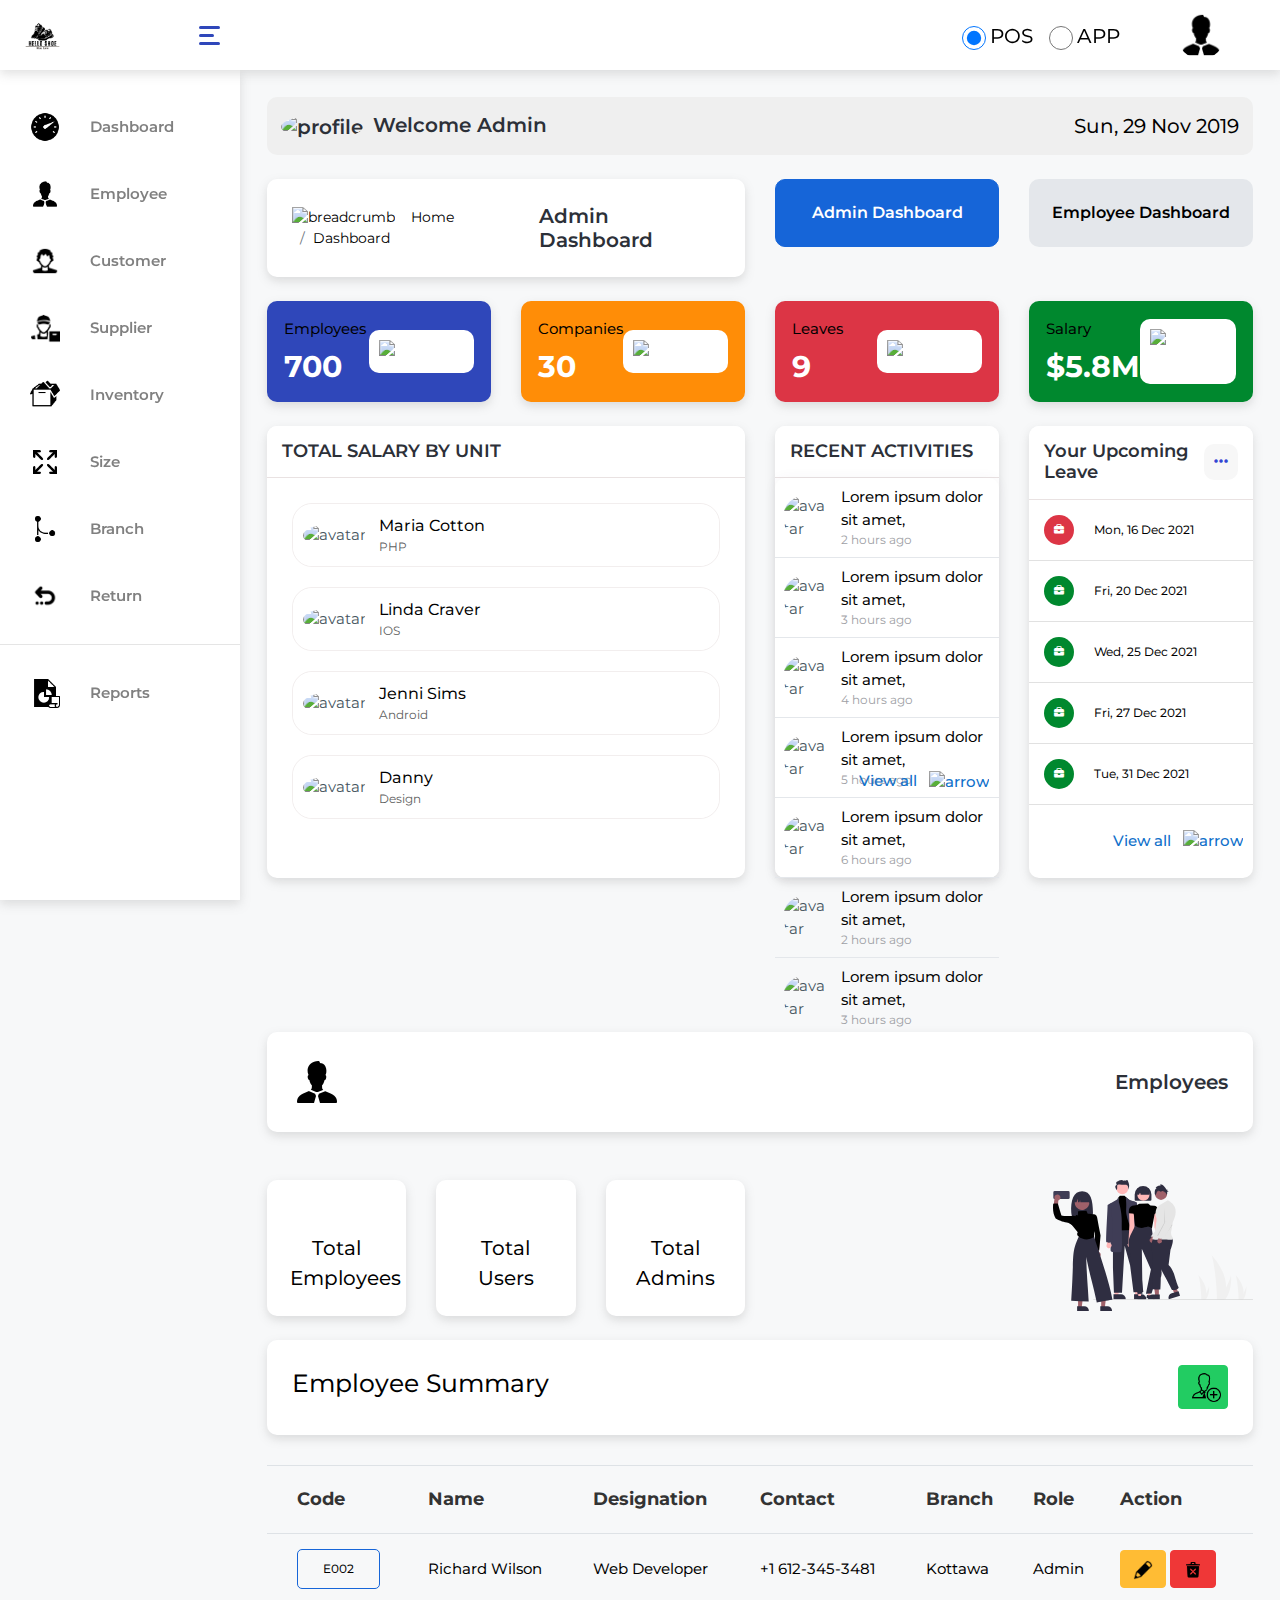
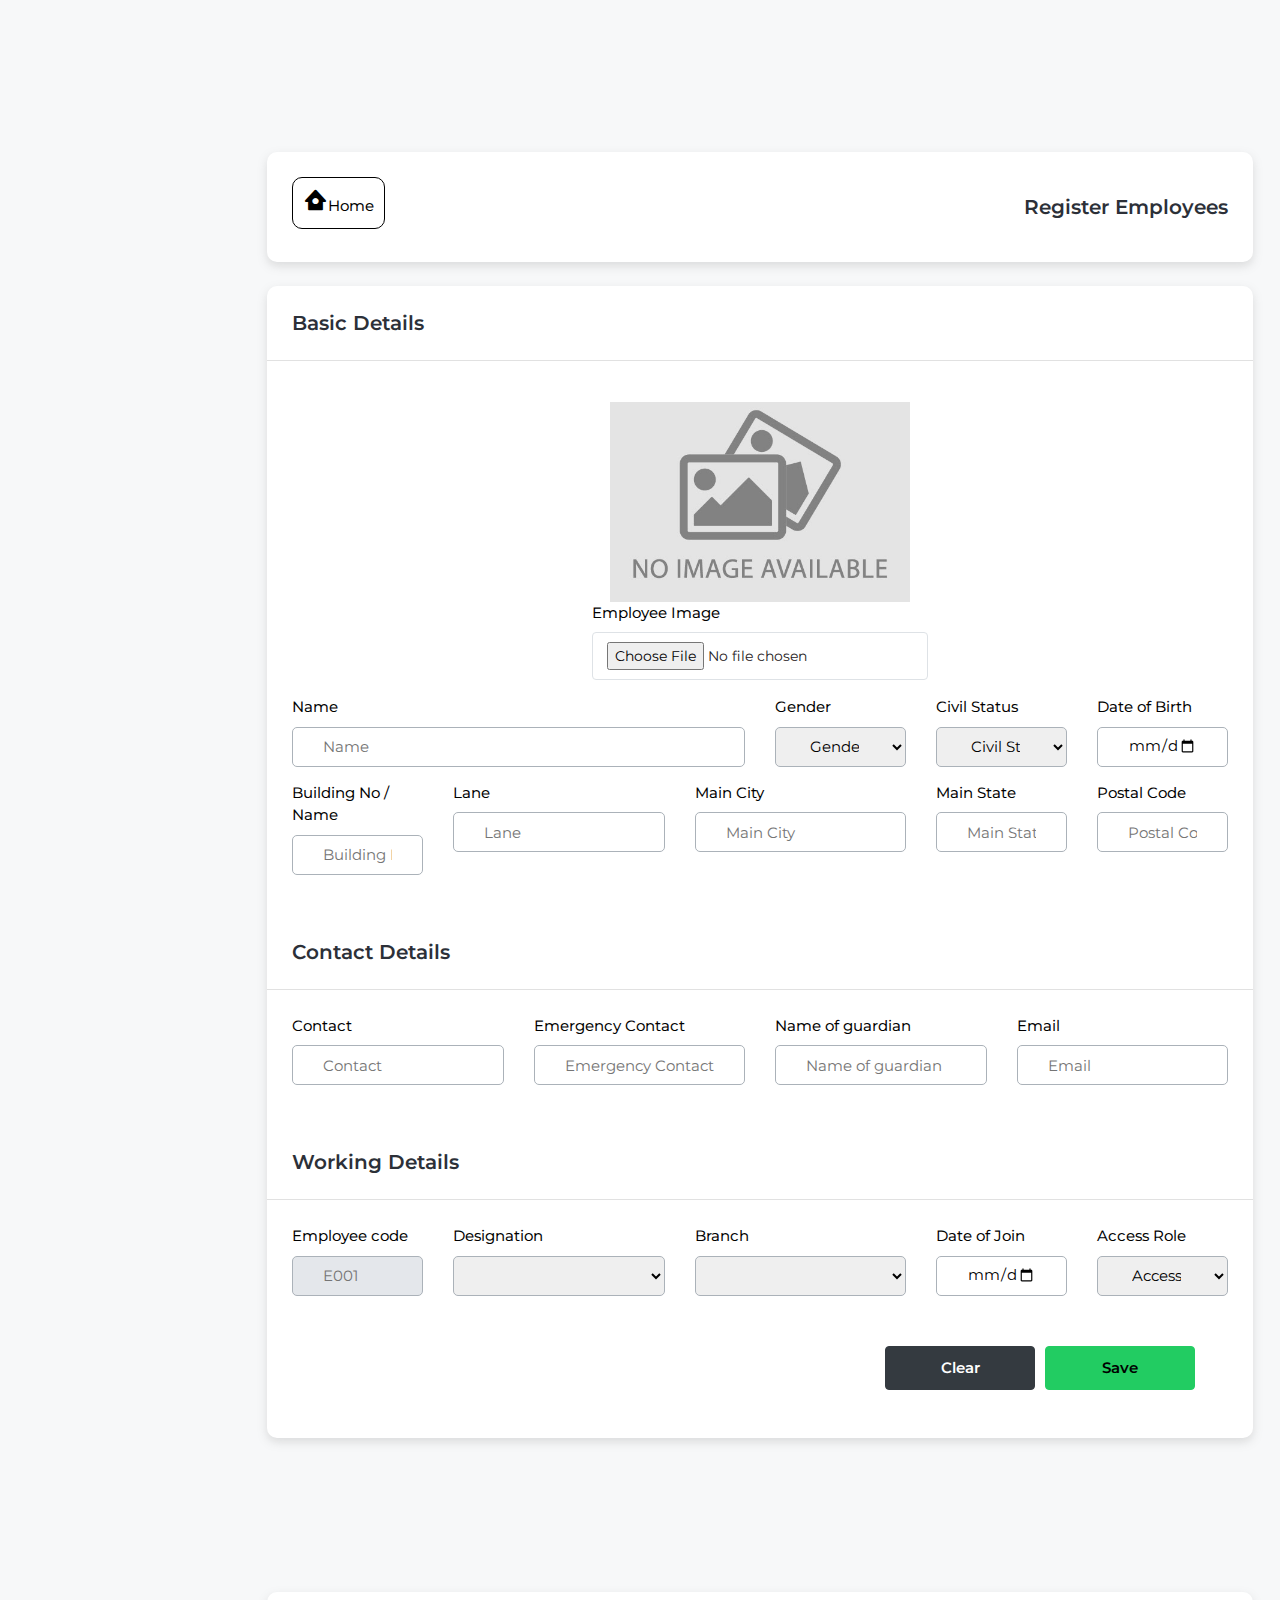
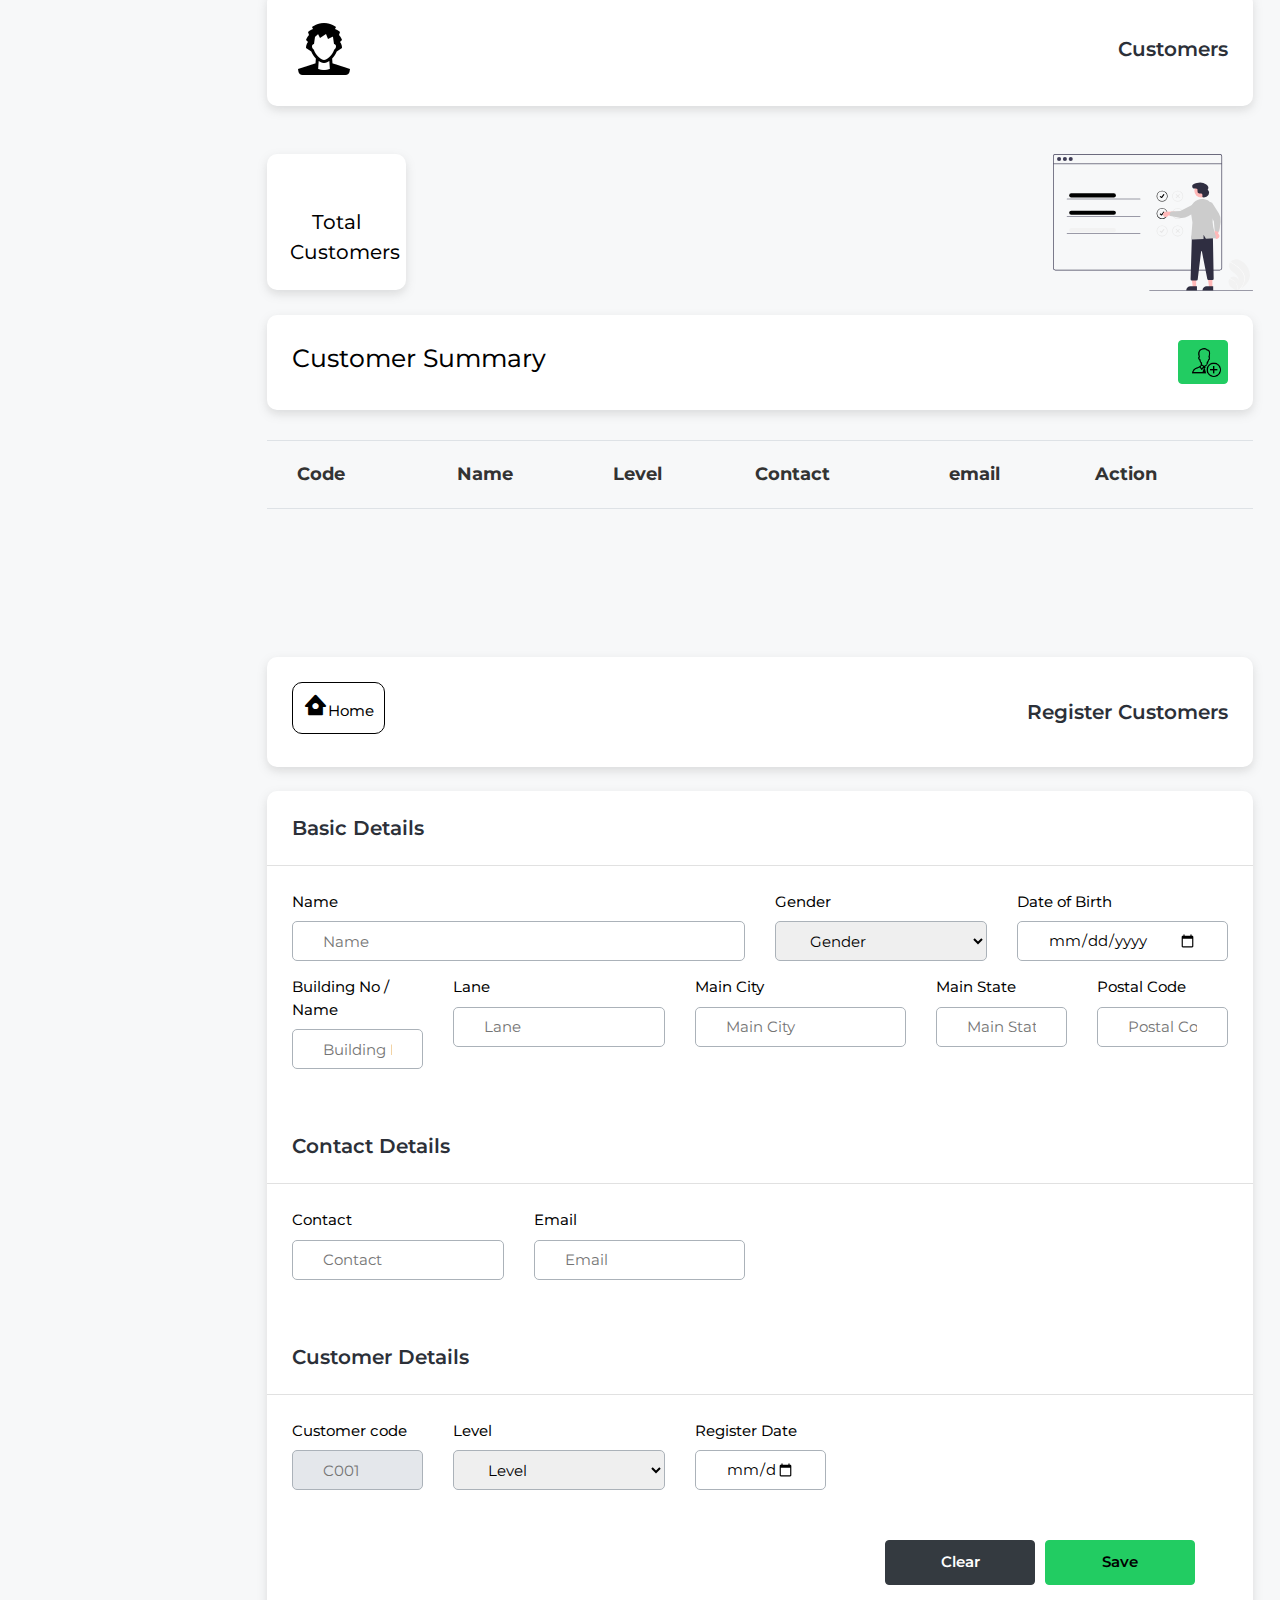
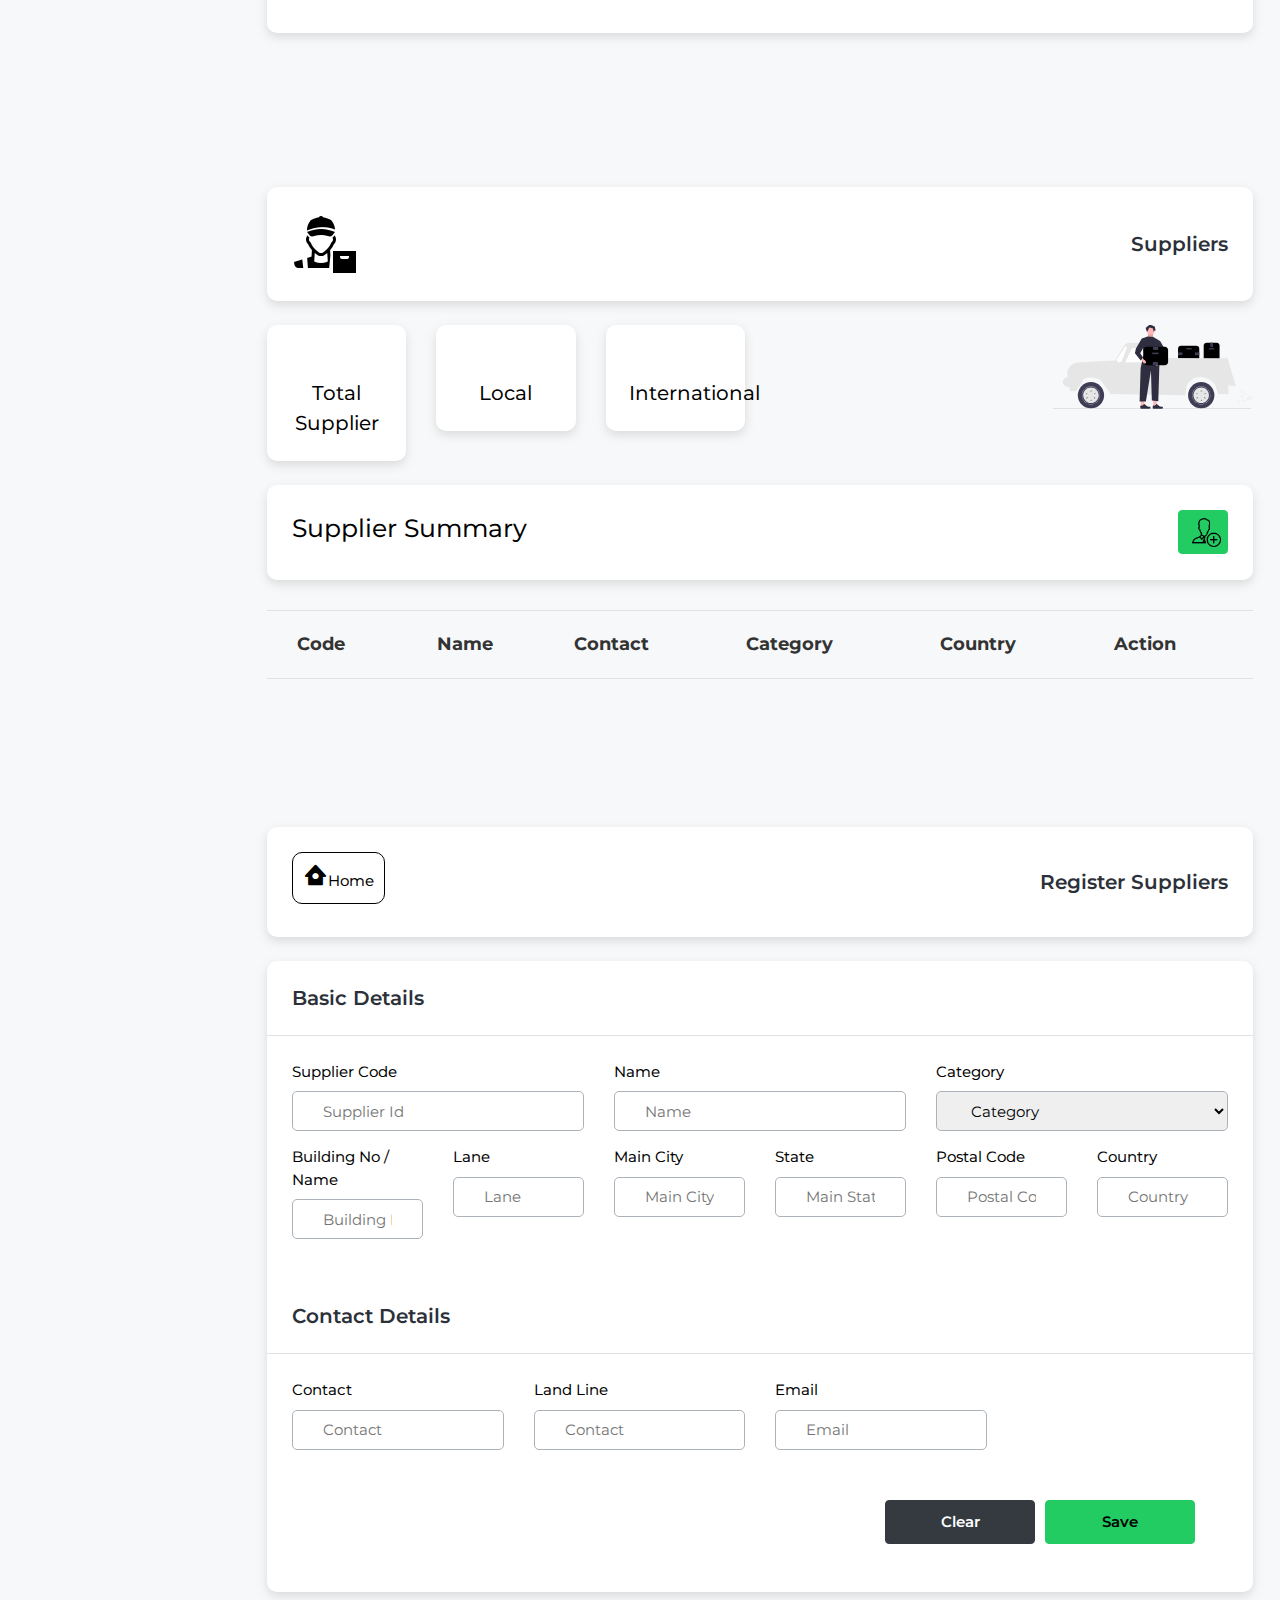
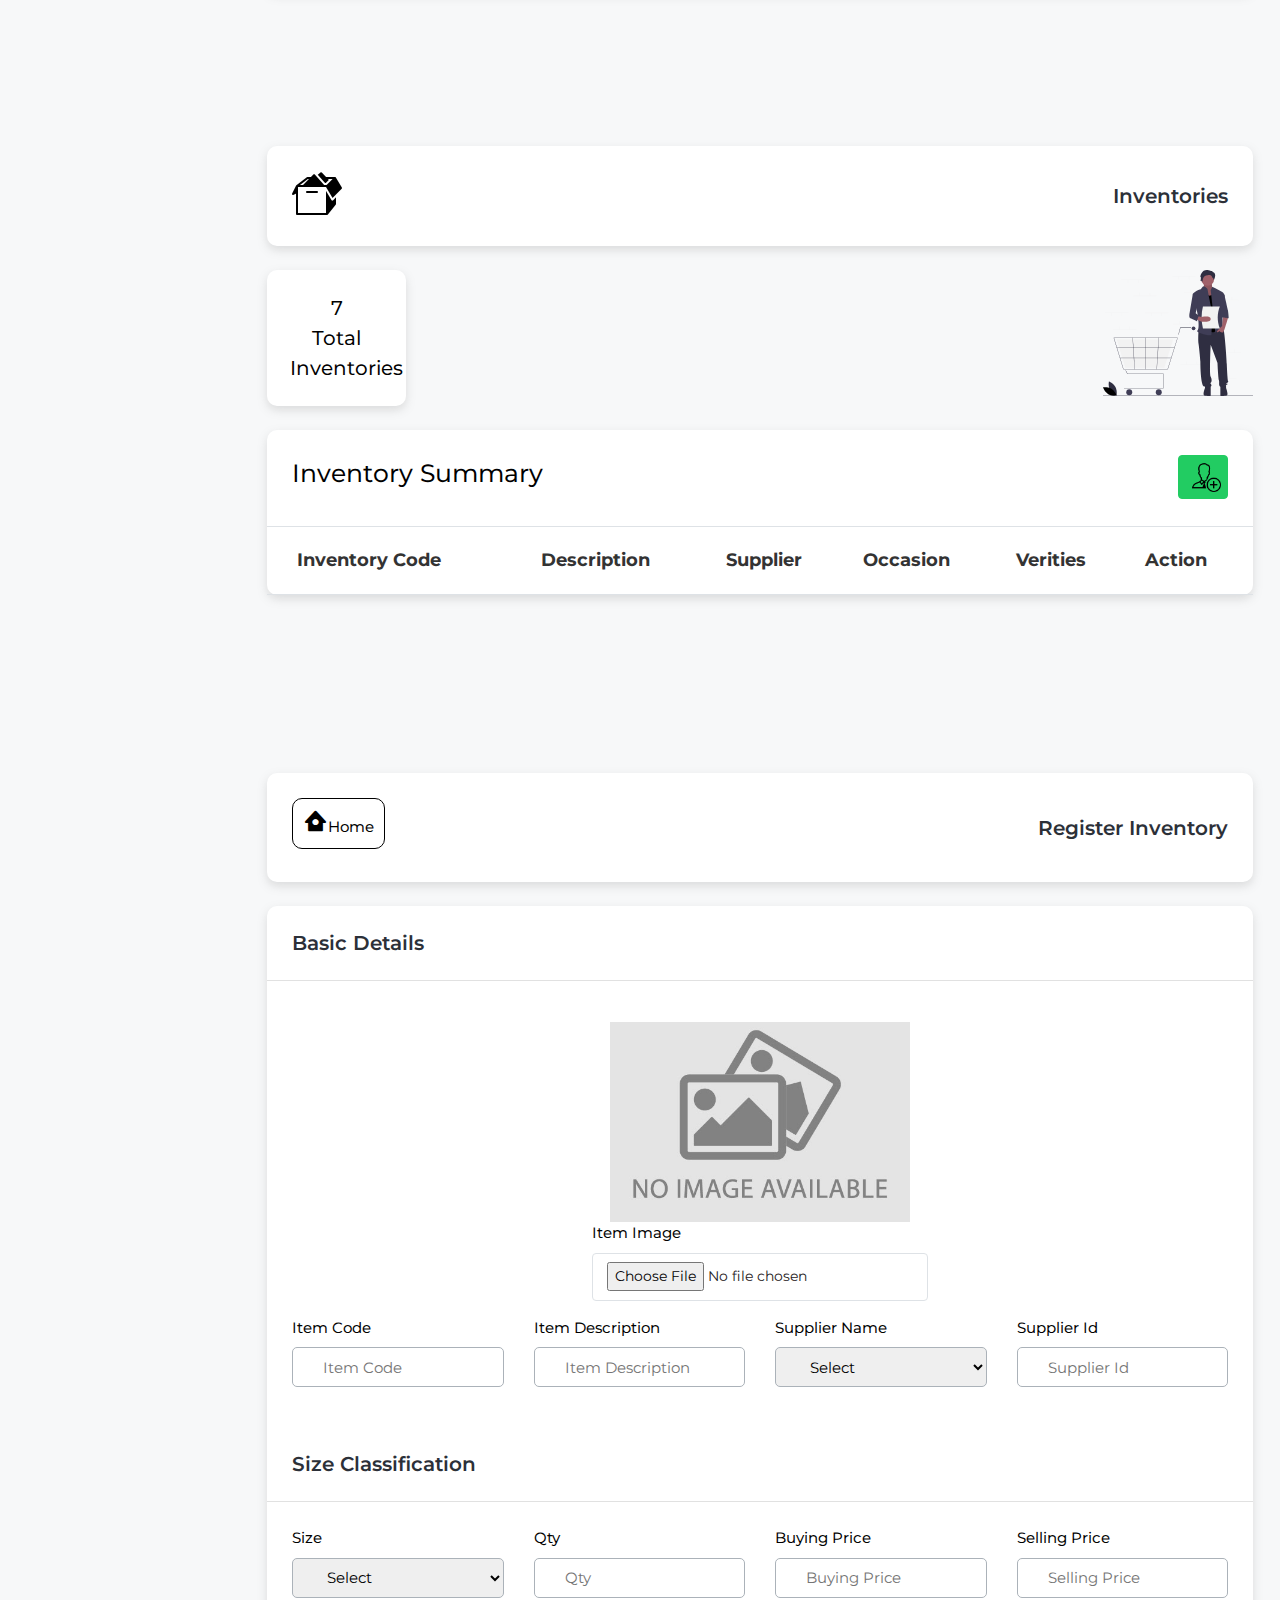
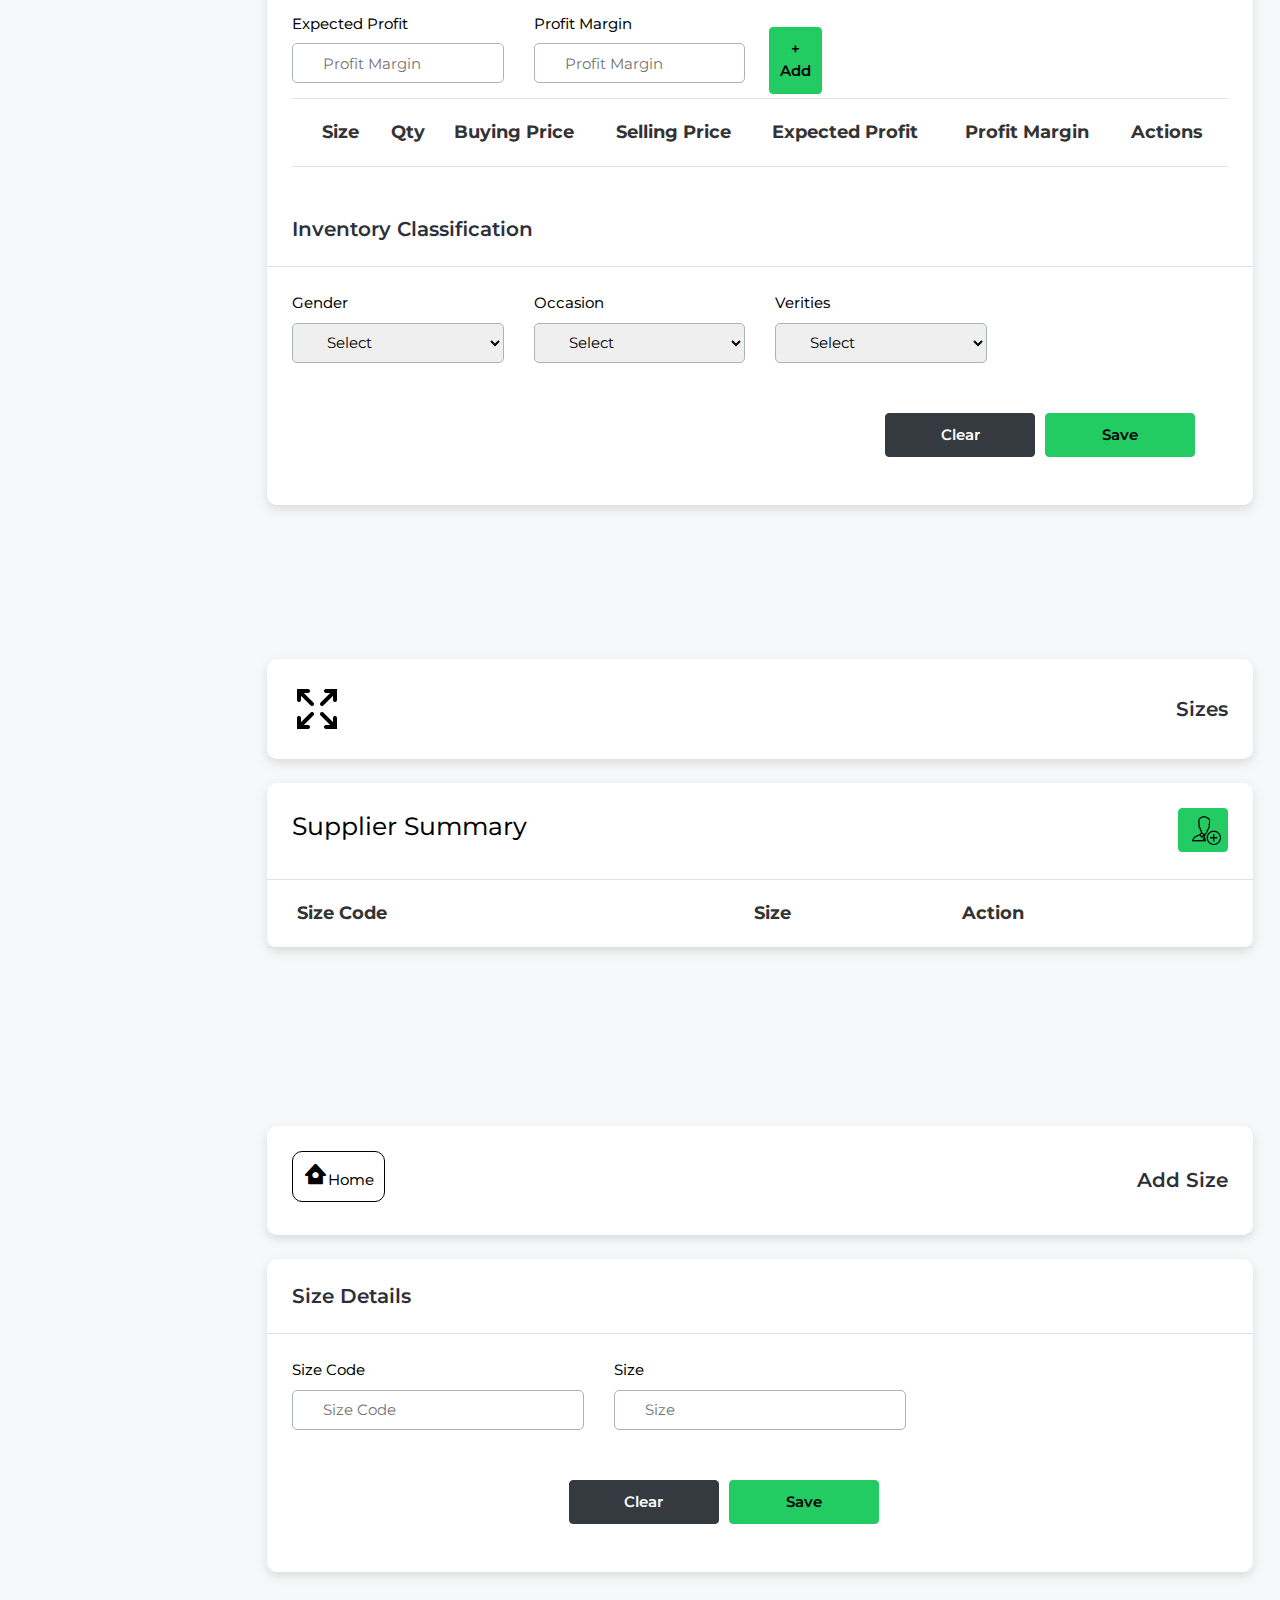
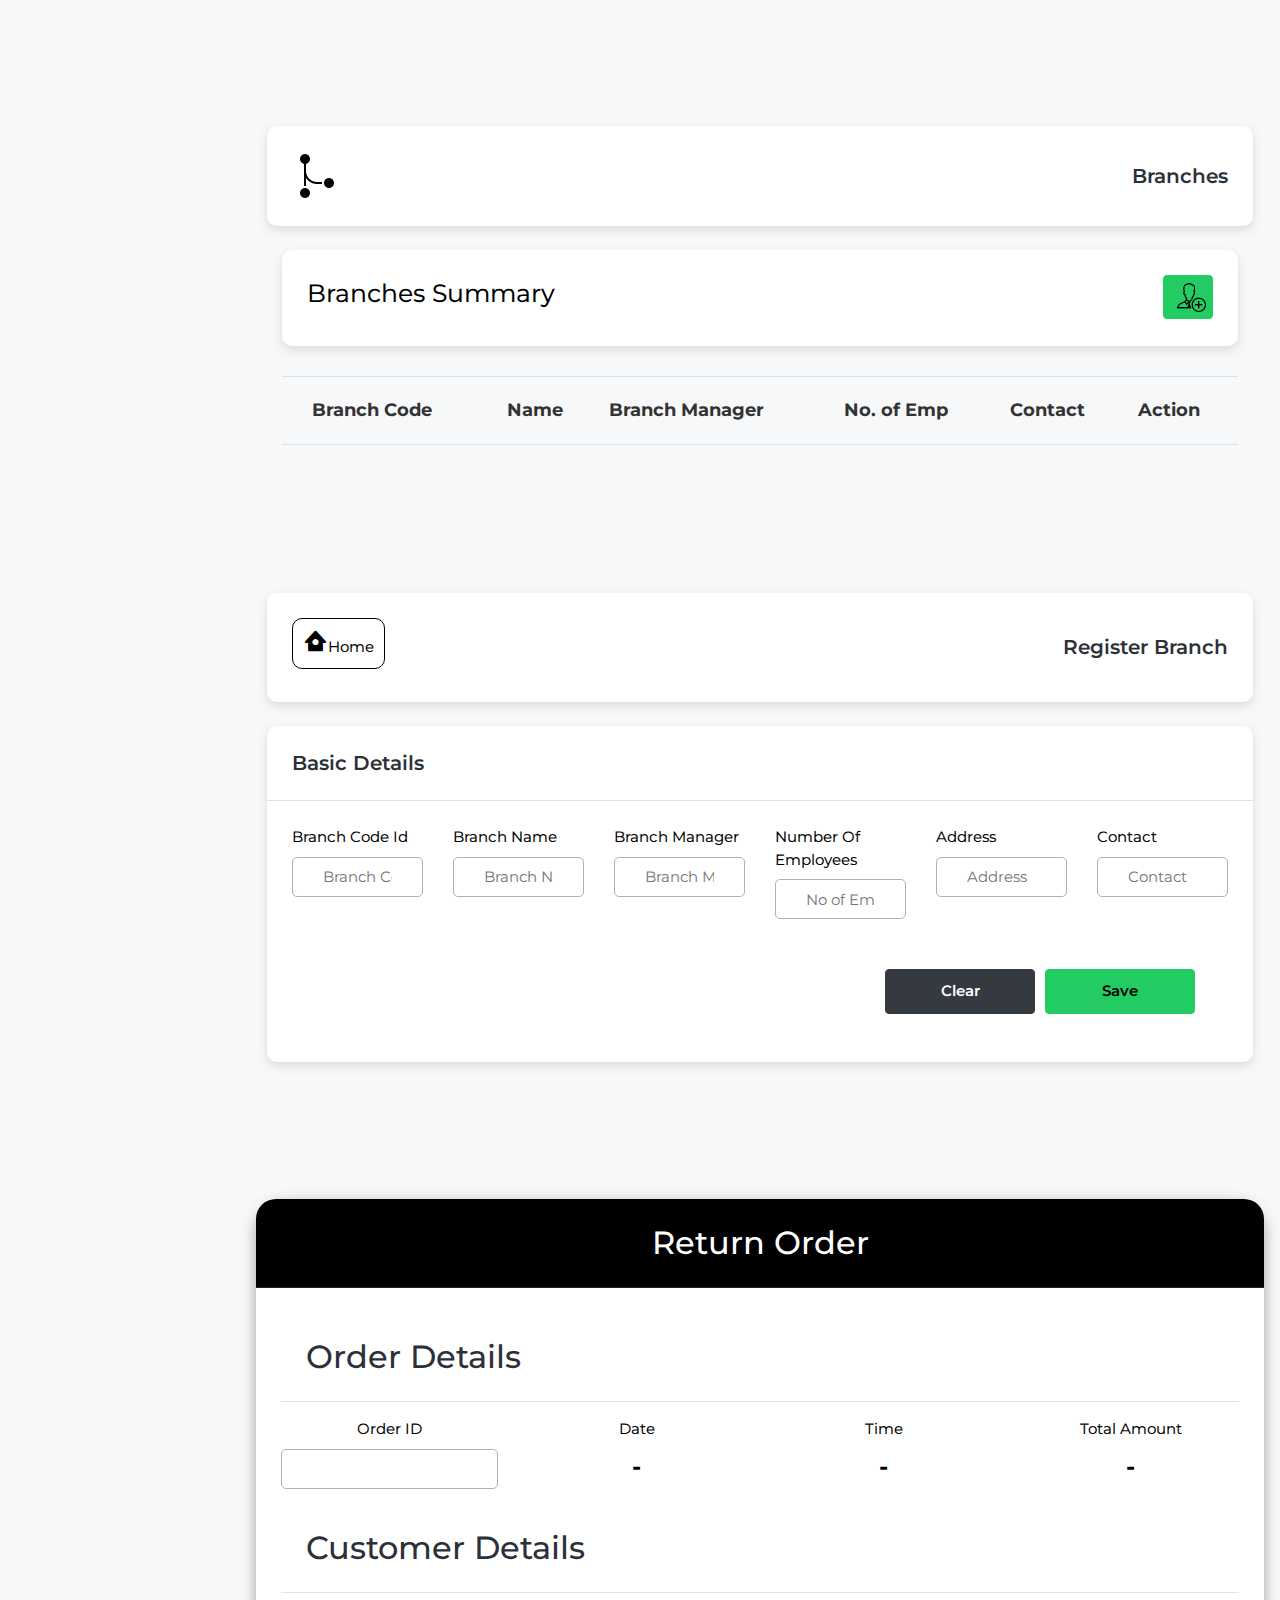
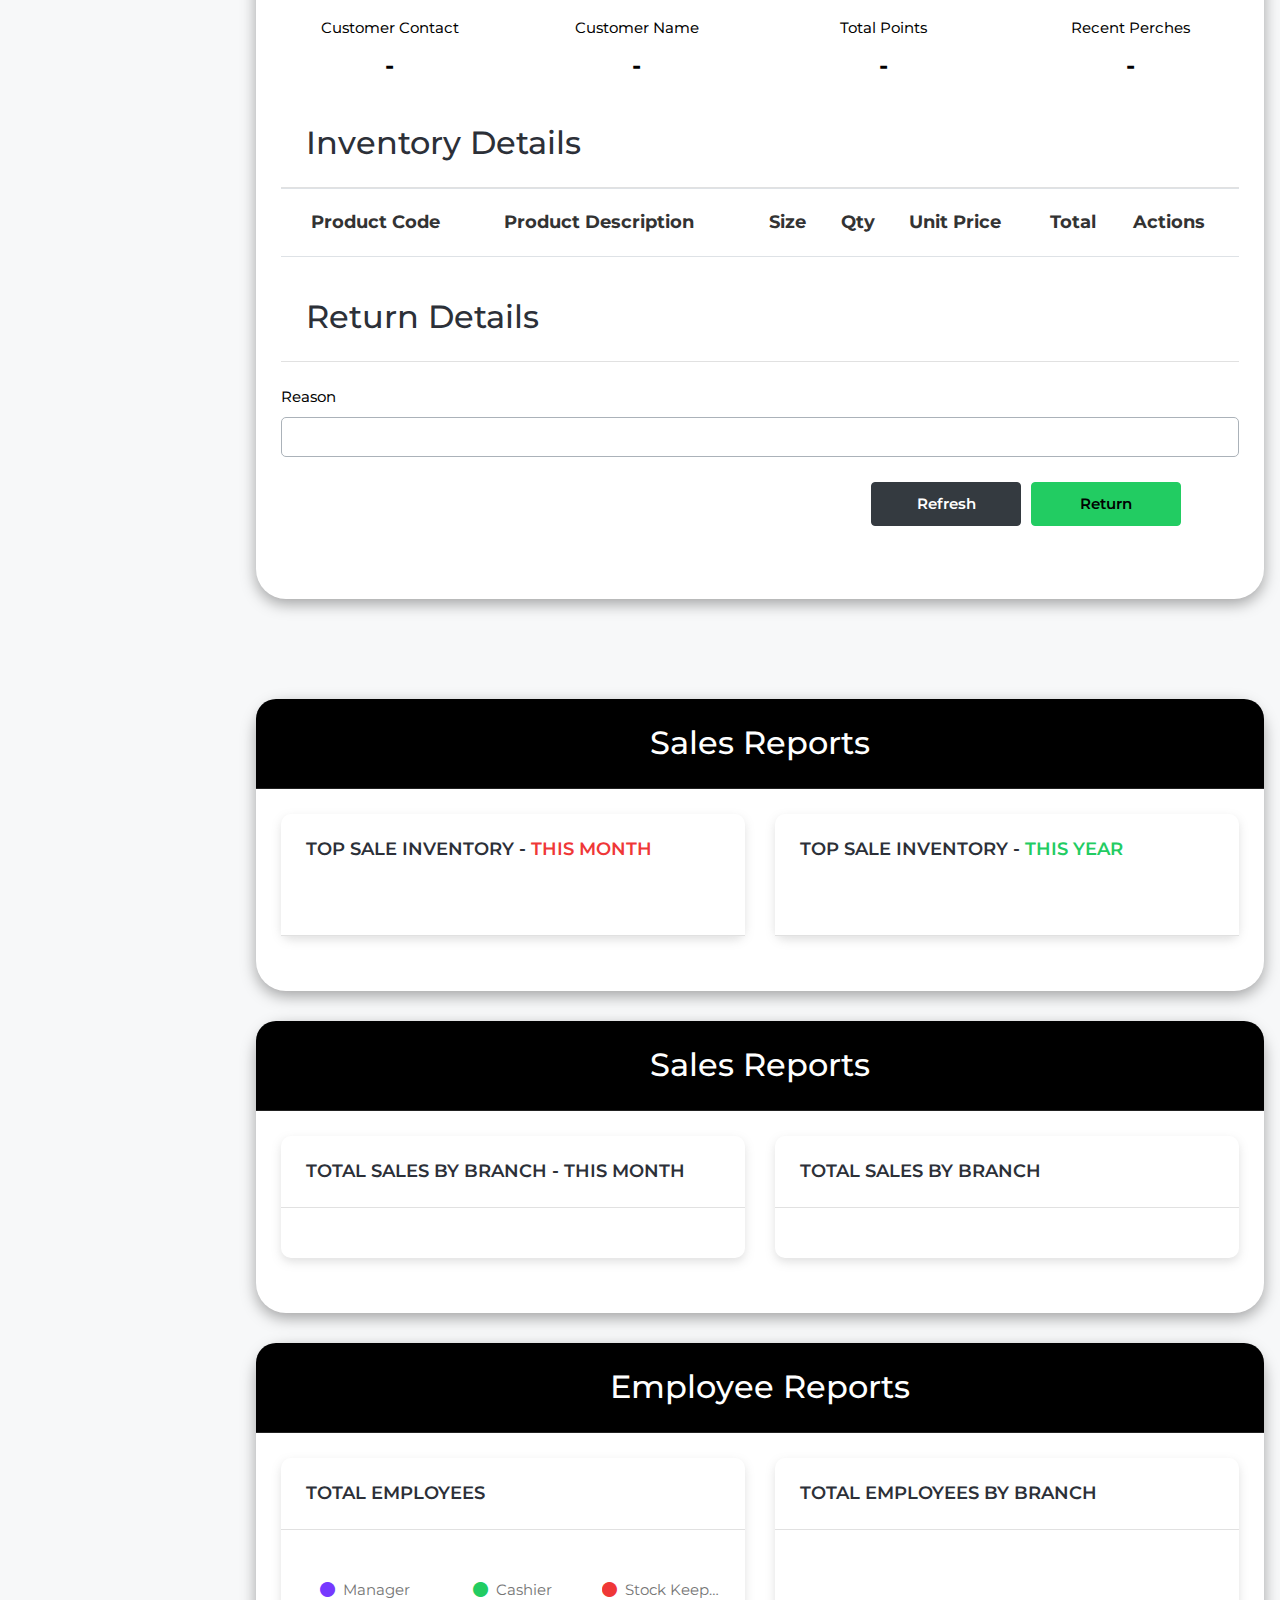
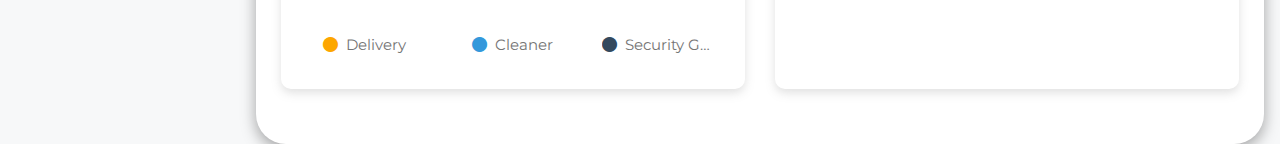
==== commit f354a93f: "few changes" ====
--- a/pages/main_page.html
+++ b/pages/main_page.html
@@ -71,7 +71,7 @@
 <img src="../assets/img/nav-employee.png" alt="">
 <span class="status online"></span>
 </span>
-                    <span>Irosh Perera</span>
+                    <span id="lbl-user-name"></span>
                 </a>
                 <div class="dropdown-menu">
                     <a class="dropdown-item" id="btn-logout"><i data-feather="log-out" class="mr-1"></i> Logout</a>
@@ -403,7 +403,7 @@
                             <hr>
 
                             <li>
-                                <a id="btn-report"><img src="../assets/img/nav-return.png" alt="sidebar_img">
+                                <a id="btn-report"><img src="../assets/img/nav-report.png" alt="sidebar_img">
                                     <span>Reports</span></a>
                             </li>
 
@@ -2323,10 +2323,95 @@
 
         <!--report page-->
         <div class="page-wrapper" id="report-page">
+
             <div class="card ml-3 mr-3"
                  style="top: 10px;position: relative;box-shadow: rgba(0, 0, 0, 0.35) 0px 5px 15px; border: 2px  black;border-radius: 30px">
                 <div class="card-header text-center" style="background-color: black;">
-                    <h2 class="text-white">Reports</h2>
+                    <h2 class="text-white">Sales Reports</h2>
+                </div>
+
+                <div class="card-body">
+                    <div class="row">
+
+                        <div class="col-xl-6 d-flex">
+                            <div class="card flex-fill">
+                                <div class="card-header">
+                                    <div class="d-flex justify-content-between align-items-center">
+                                        <h5 class="card-title">Top Sale Inventory - <span class="text-danger">This Month</span></h5>
+                                    </div>
+
+                                    <div class="card-body" id="top-sale-month-card">
+
+                                    </div>
+
+
+                                </div>
+                            </div>
+                        </div>
+
+
+                        <div class="col-xl-6 d-flex">
+                            <div class="card flex-fill">
+                                <div class="card-header">
+                                    <div class="d-flex justify-content-between align-items-center">
+                                        <h5 class="card-title">Top Sale Inventory - <span class="text-success">This Year</span></h5>
+                                    </div>
+
+                                    <div class="card-body" id="top-sale-year-card">
+
+                                    </div>
+
+                                </div>
+                            </div>
+                        </div>
+                    </div>
+                </div>
+            </div>
+
+            <div class="card ml-3 mr-3"
+                 style="top: 10px;position: relative;box-shadow: rgba(0, 0, 0, 0.35) 0px 5px 15px; border: 2px  black;border-radius: 30px">
+                <div class="card-header text-center" style="background-color: black;">
+                    <h2 class="text-white">Sales Reports</h2>
+                </div>
+
+                <div class="card-body">
+                    <div class="row">
+
+                        <div class="col-xl-6 d-flex">
+                            <div class="card flex-fill">
+                                <div class="card-header">
+                                    <div class="d-flex justify-content-between align-items-center">
+                                        <h5 class="card-title">Total Sales by Branch - This Month</h5>
+                                    </div>
+                                </div>
+                                <div class="card-body">
+                                    <div id="total-sales-this-branch-chart"></div>
+                                </div>
+                            </div>
+                        </div>
+
+
+                        <div class="col-xl-6 d-flex">
+                            <div class="card flex-fill">
+                                <div class="card-header">
+                                    <div class="d-flex justify-content-between align-items-center">
+                                        <h5 class="card-title">Total Sales by Branch</h5>
+                                    </div>
+                                </div>
+                                <div class="card-body">
+                                    <div id="total-sales-branch-chart"></div>
+                                </div>
+                            </div>
+                        </div>
+                    </div>
+                </div>
+            </div>
+
+
+            <div class="card ml-3 mr-3"
+                 style="top: 10px;position: relative;box-shadow: rgba(0, 0, 0, 0.35) 0px 5px 15px; border: 2px  black;border-radius: 30px">
+                <div class="card-header text-center" style="background-color: black;">
+                    <h2 class="text-white">Employee Reports</h2>
                 </div>
 
                 <div class="card-body">
@@ -2339,7 +2424,7 @@
                                     </div>
                                 </div>
                                 <div class="card-body">
-                                    <div id="invoice_chart"></div>
+                                    <div id="all-employees-count-chart"></div>
                                     <div class="text-center text-muted">
                                         <div class="row">
                                             <div class="col-4">
@@ -2366,13 +2451,15 @@
                                             <div class="col-4">
                                                 <div class="mt-4">
                                                     <p class="mb-2 text-truncate"><i
-                                                            class="fas fa-circle  mr-1" style="color: #fda600"></i> Delivery</p>
+                                                            class="fas fa-circle  mr-1" style="color: #fda600"></i>
+                                                        Delivery</p>
                                                 </div>
                                             </div>
                                             <div class="col-4">
                                                 <div class="mt-4">
                                                     <p class="mb-2 text-truncate"><i
-                                                            class="fas fa-circle mr-1" style="color: #3498DB"></i> Cleaner</p>
+                                                            class="fas fa-circle mr-1" style="color: #3498DB"></i>
+                                                        Cleaner</p>
                                                 </div>
                                             </div>
                                             <div class="col-4">
@@ -2391,17 +2478,19 @@
                             <div class="card flex-fill">
                                 <div class="card-header">
                                     <div class="d-flex justify-content-between align-items-center">
-                                        <h5 class="card-title">Total Salary By Unit</h5>
+                                        <h5 class="card-title">Total Employees By Branch</h5>
                                     </div>
                                 </div>
                                 <div class="card-body">
-                                    <div id="sales_chart"></div>
+                                    <div id="total-employees-branch-chart"></div>
                                 </div>
                             </div>
                         </div>
                     </div>
                 </div>
             </div>
+
+
         </div>
 
     </div>
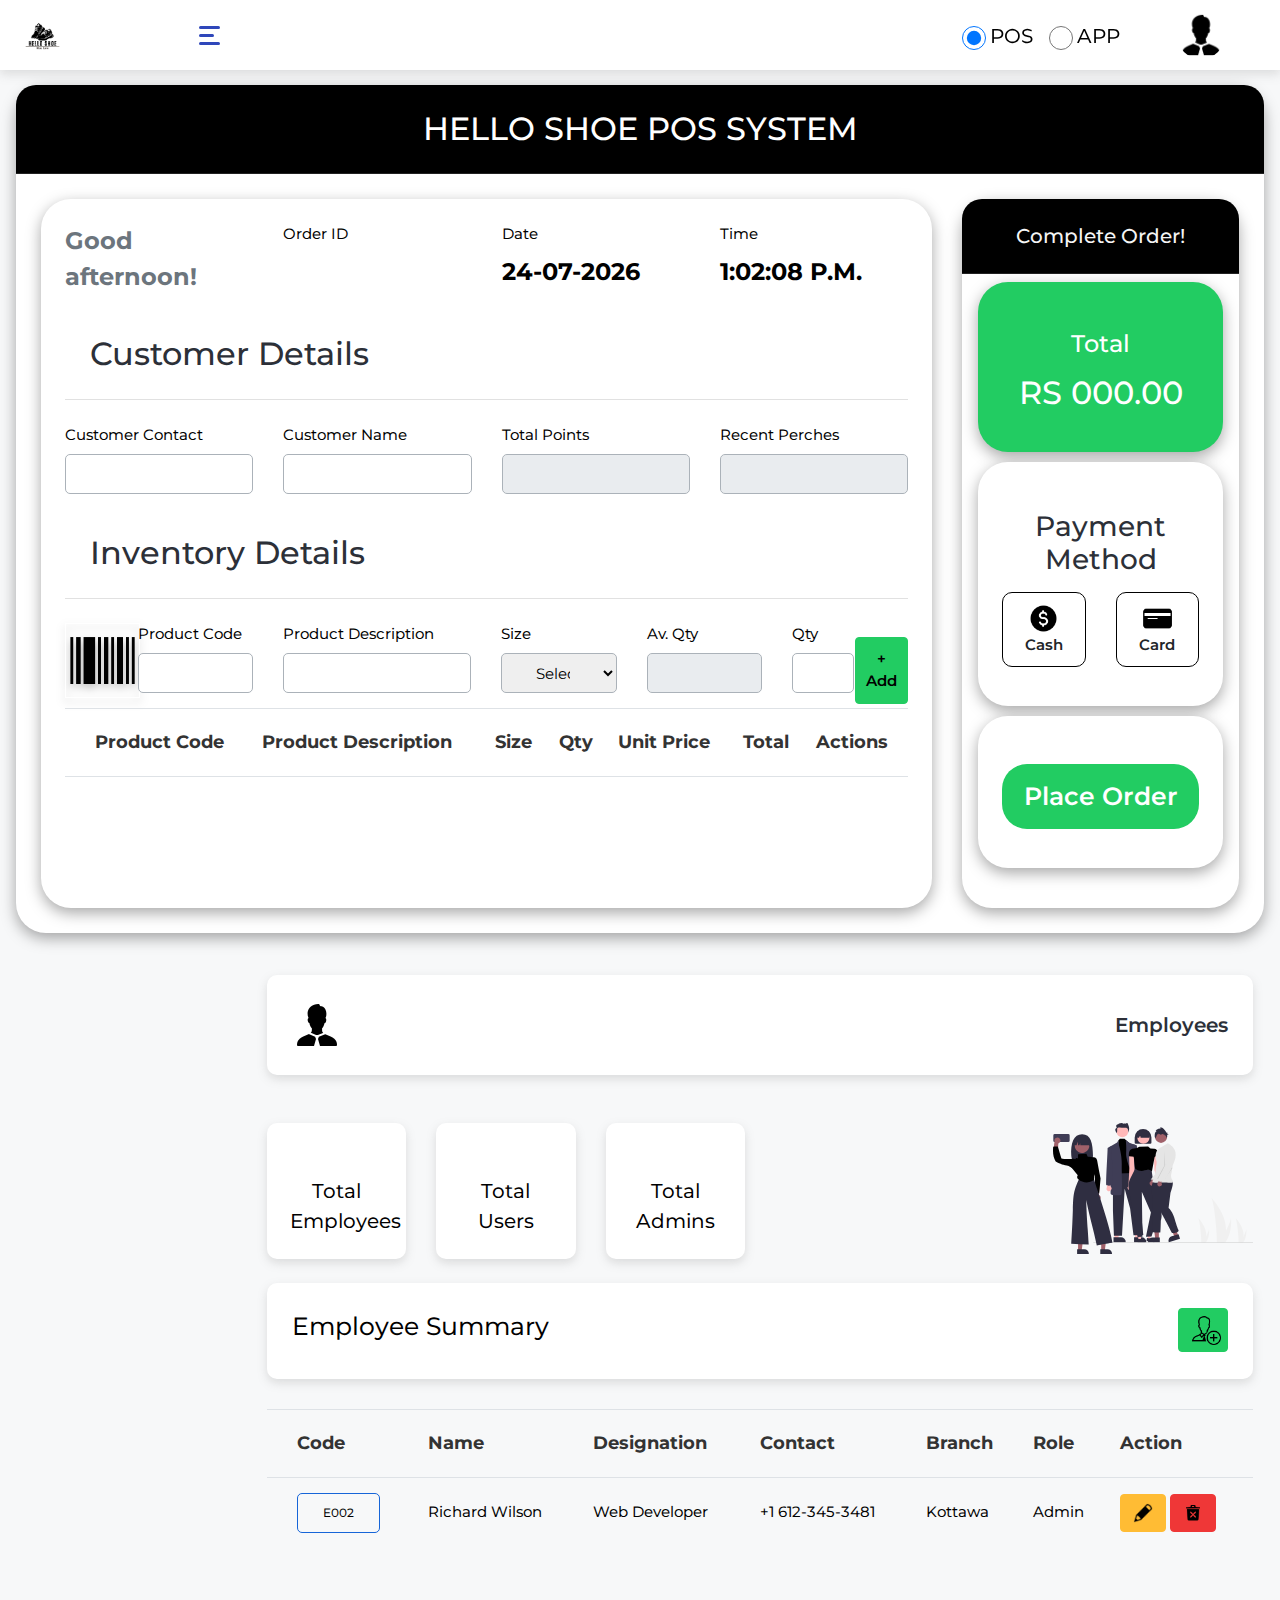
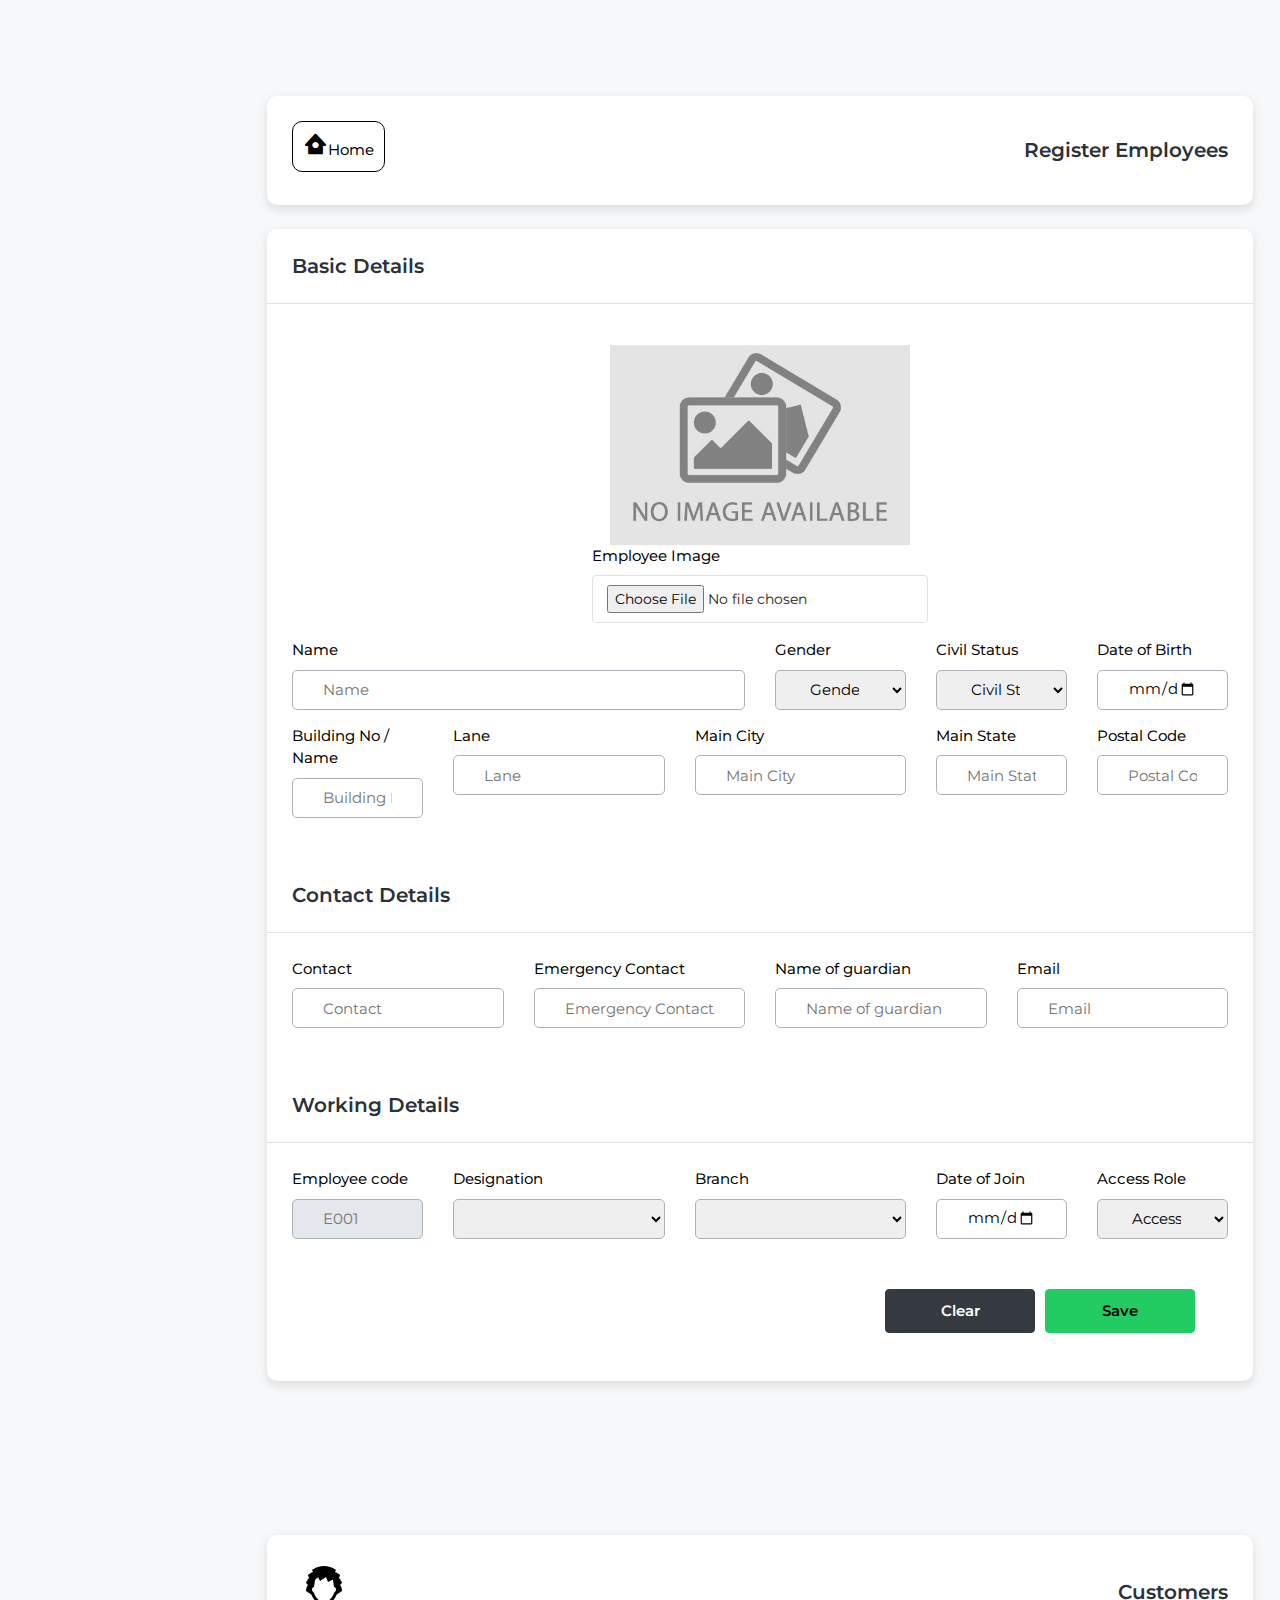
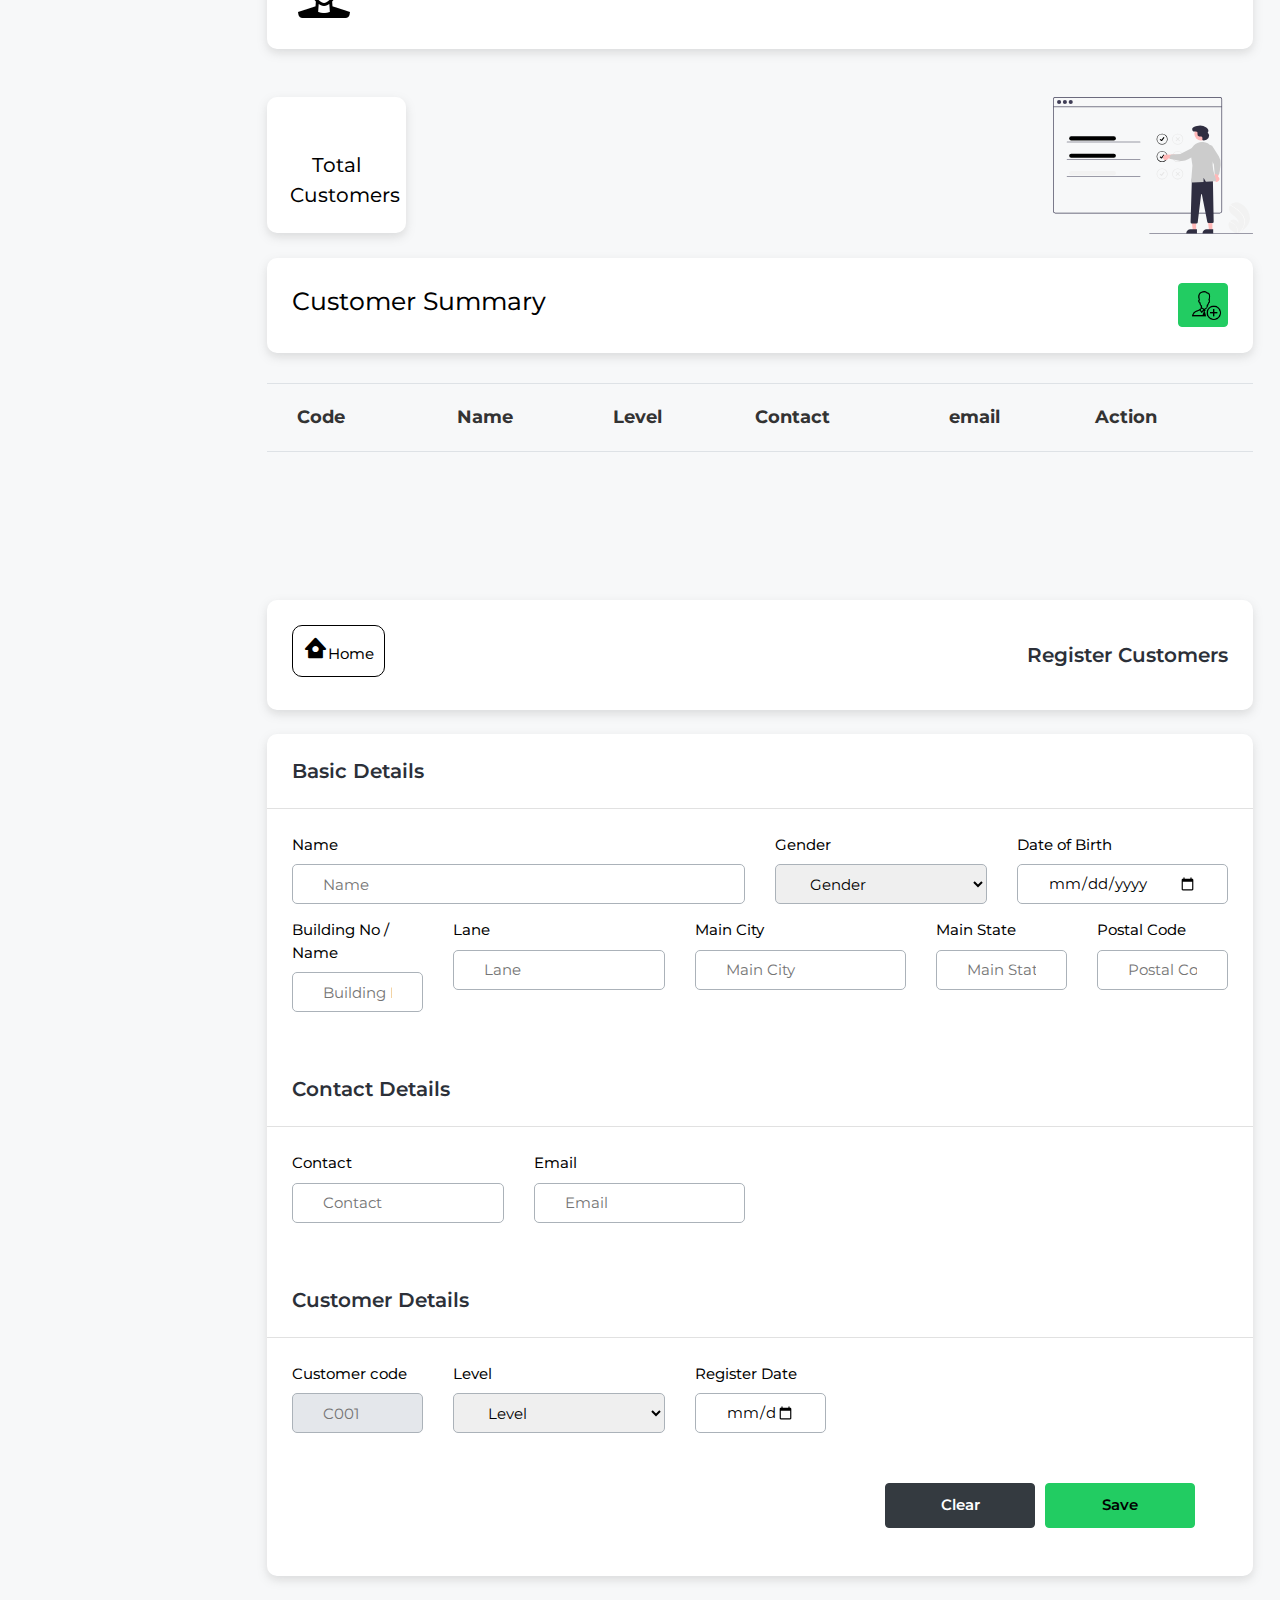
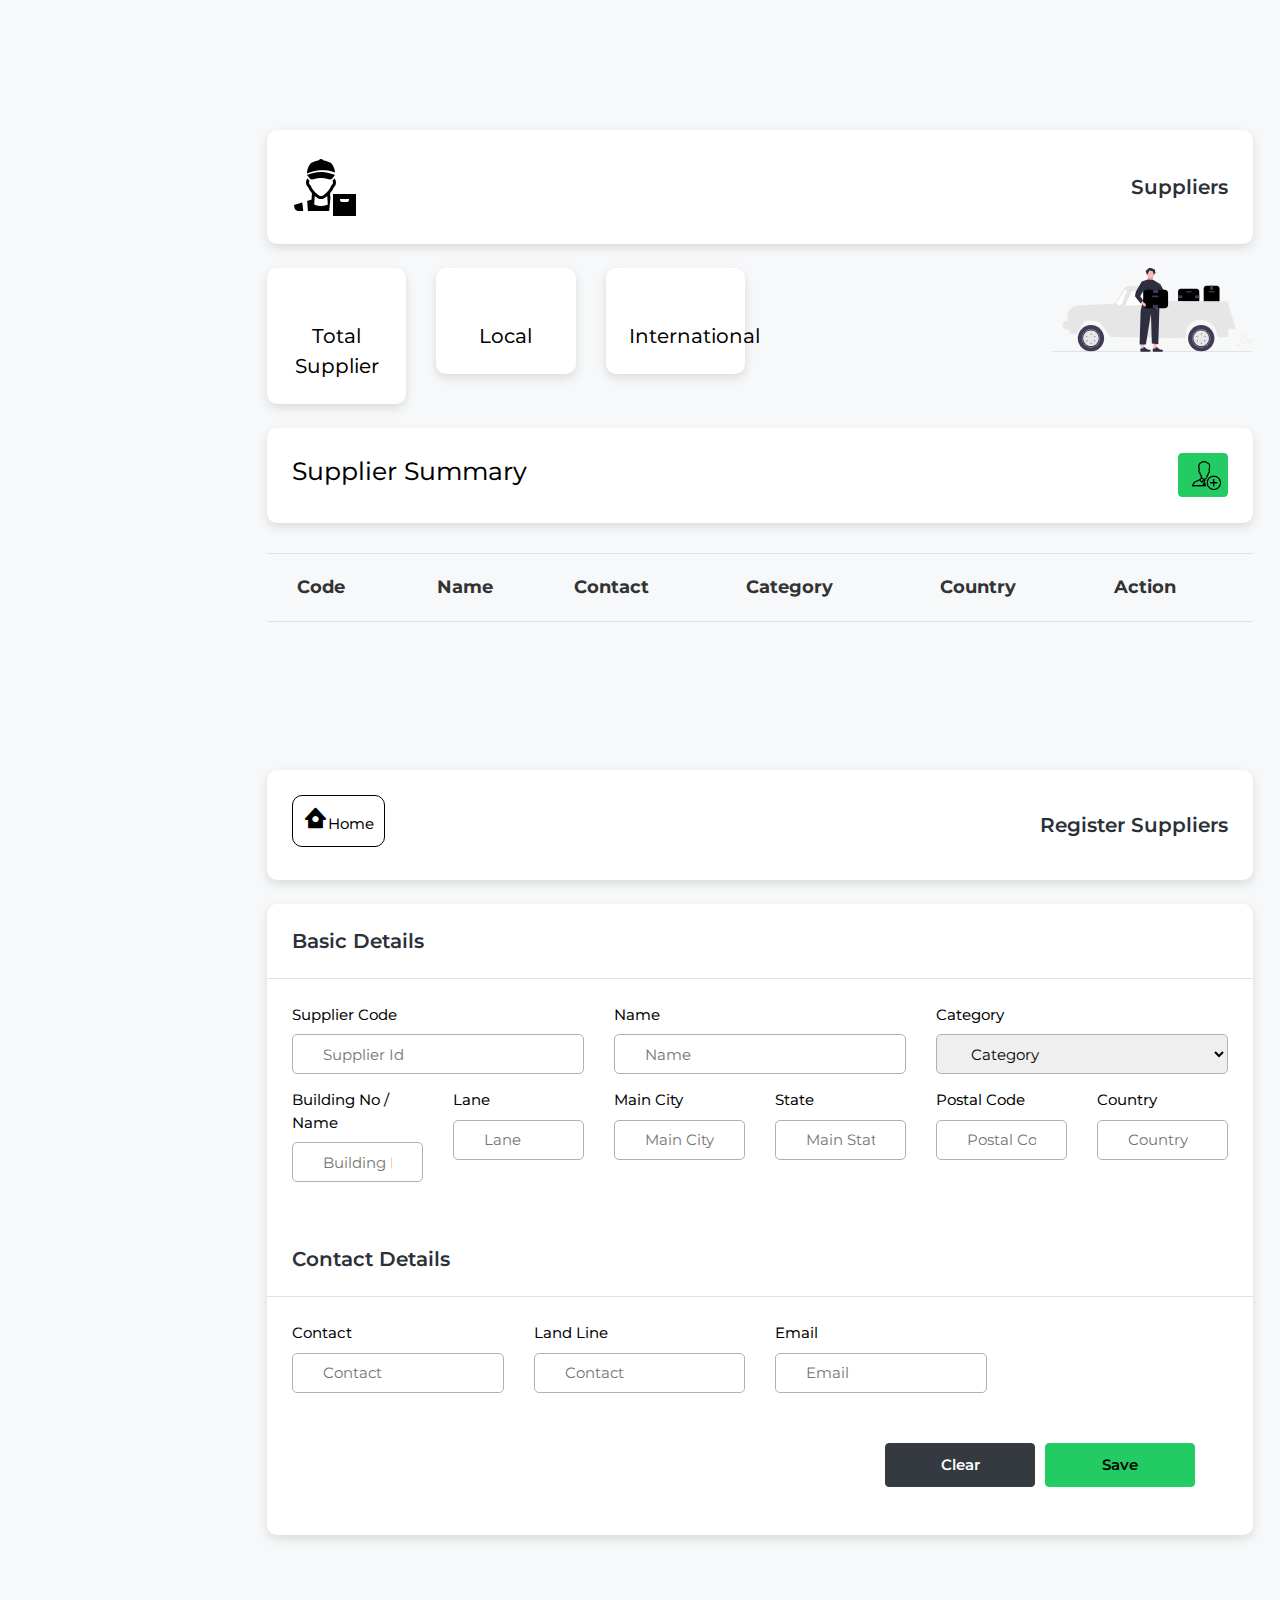
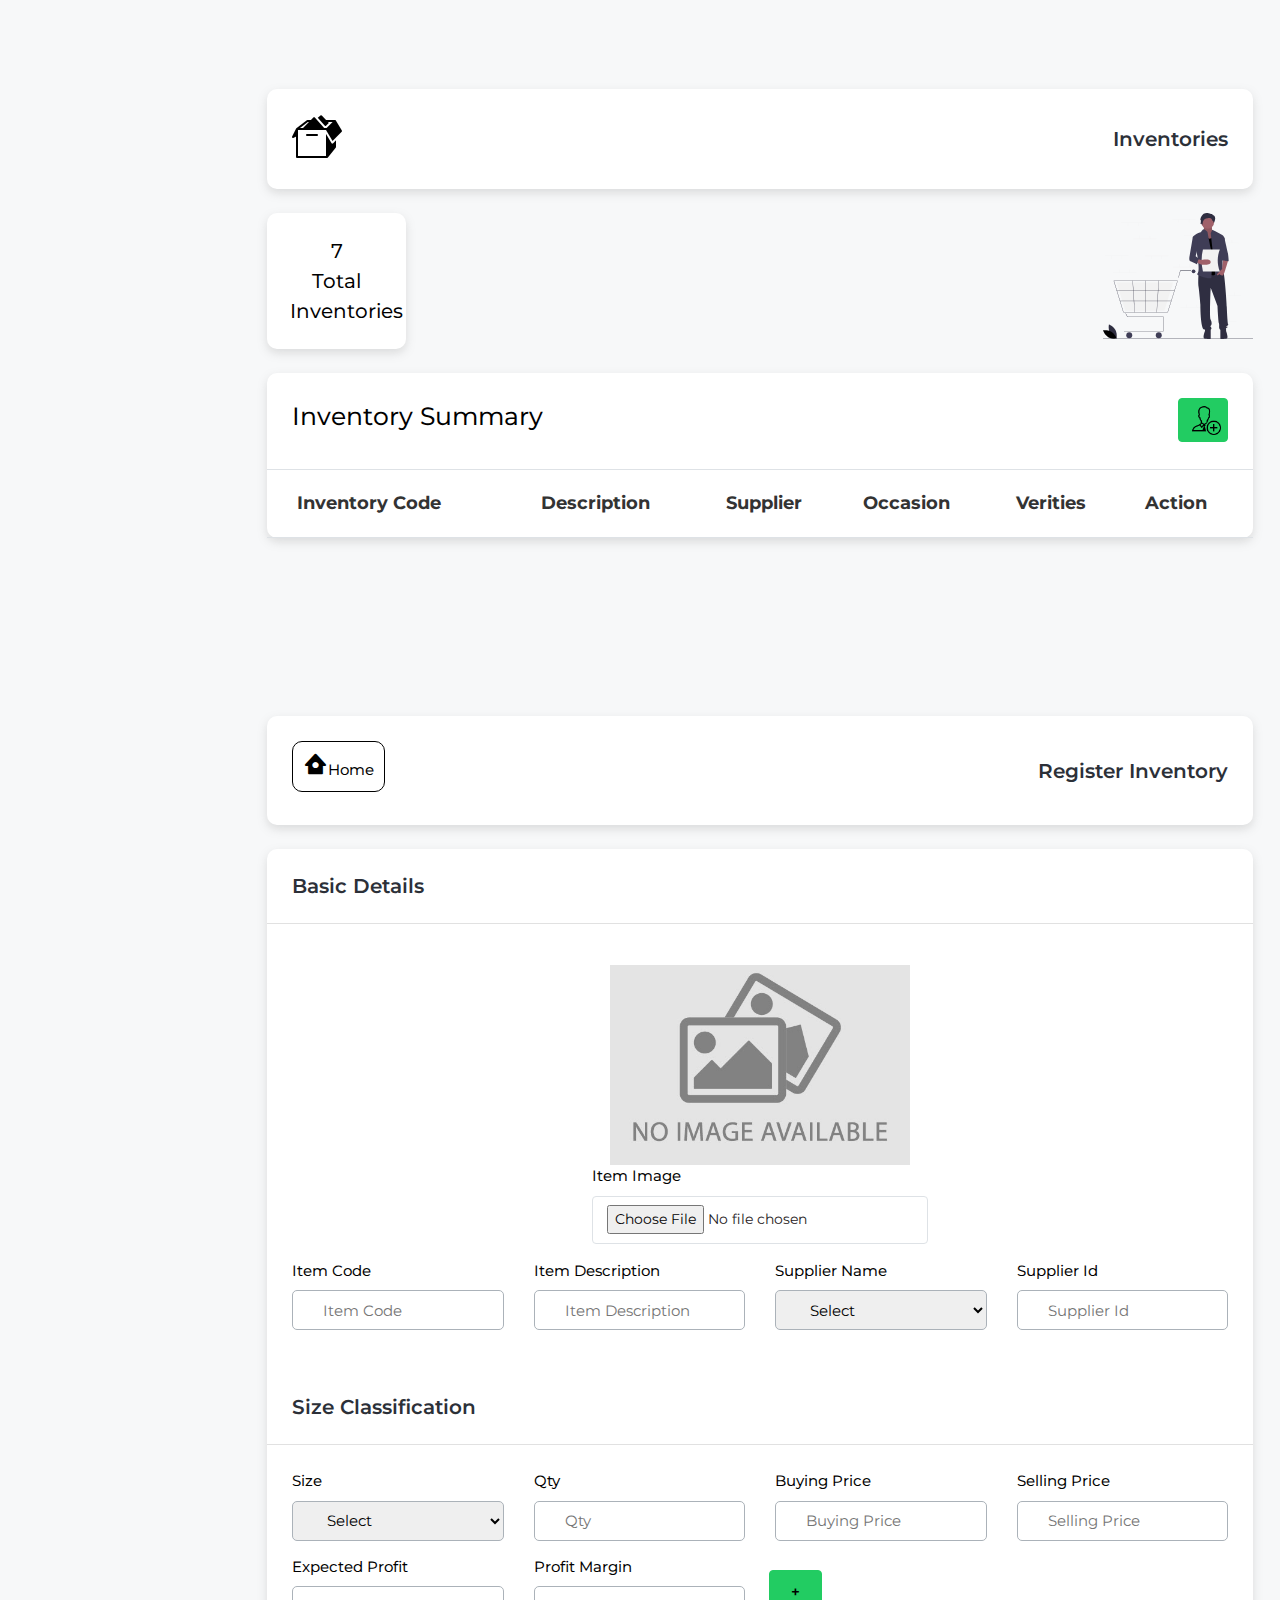
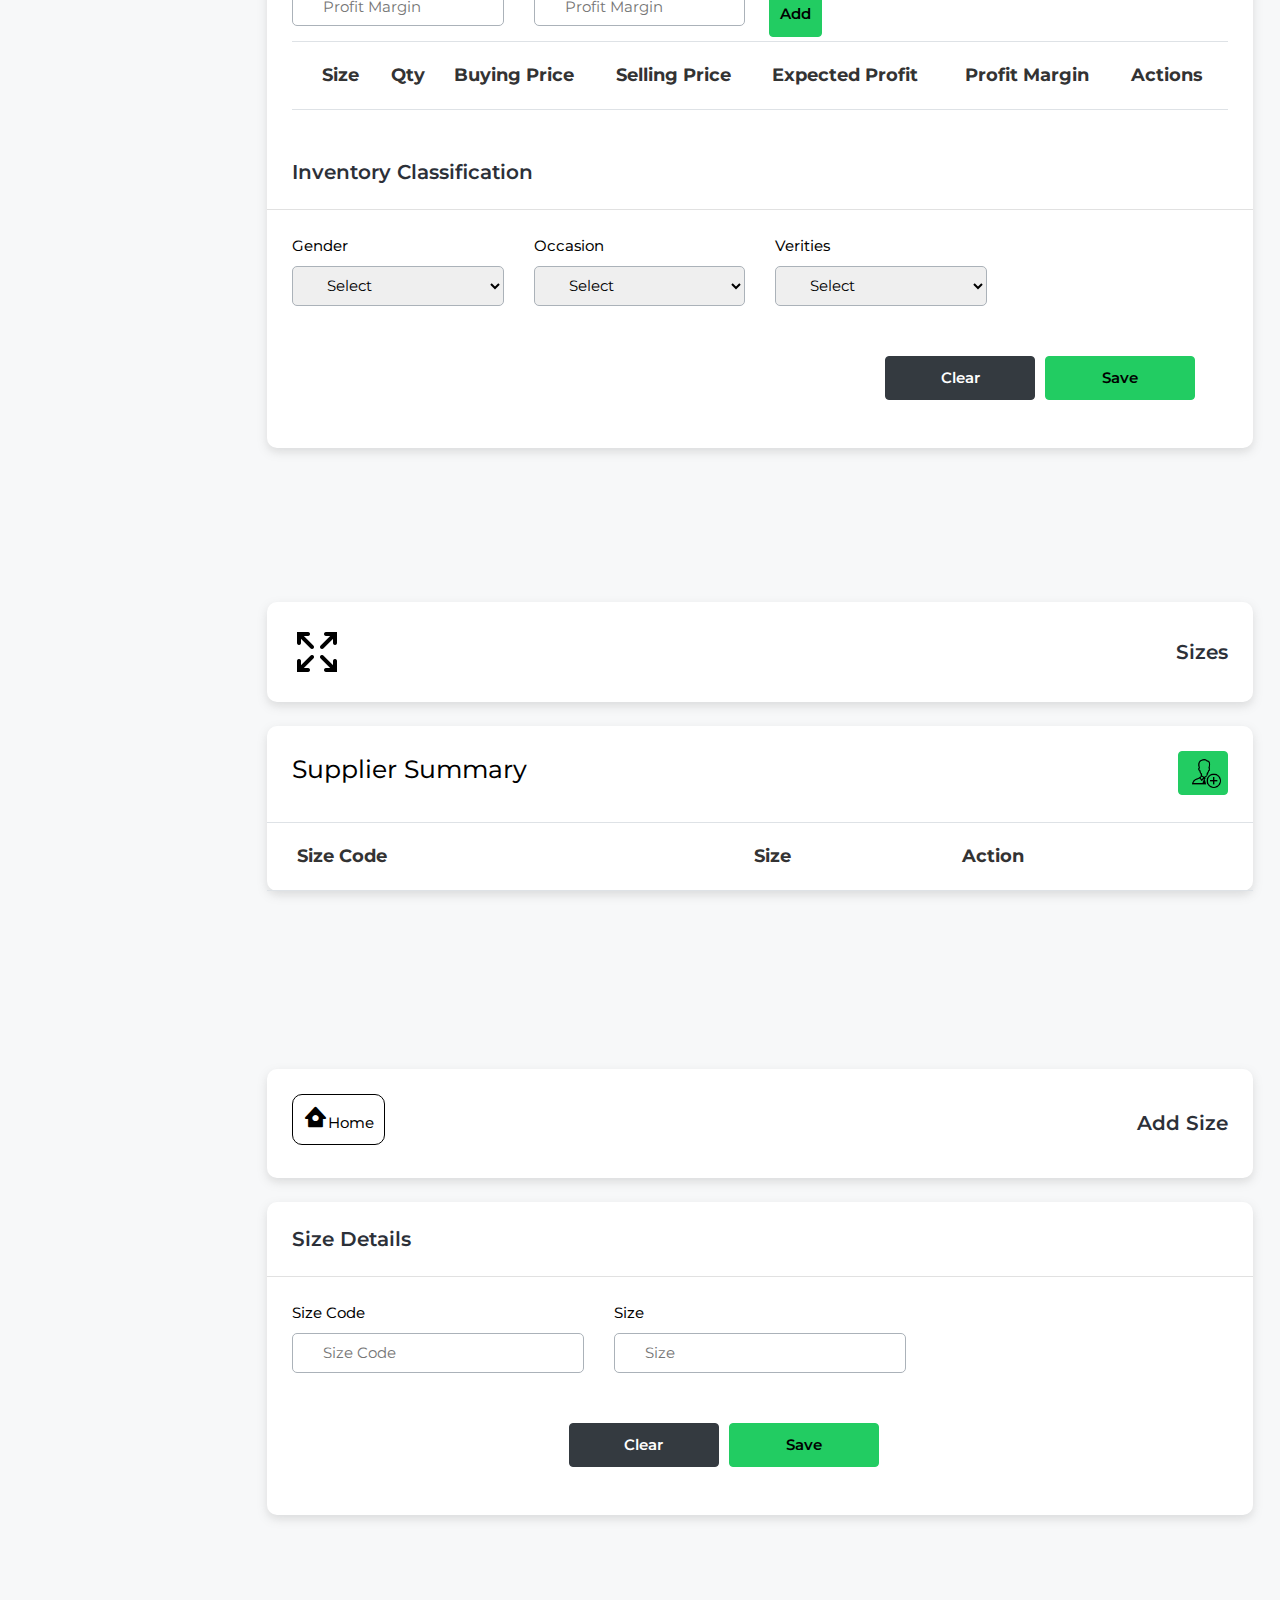
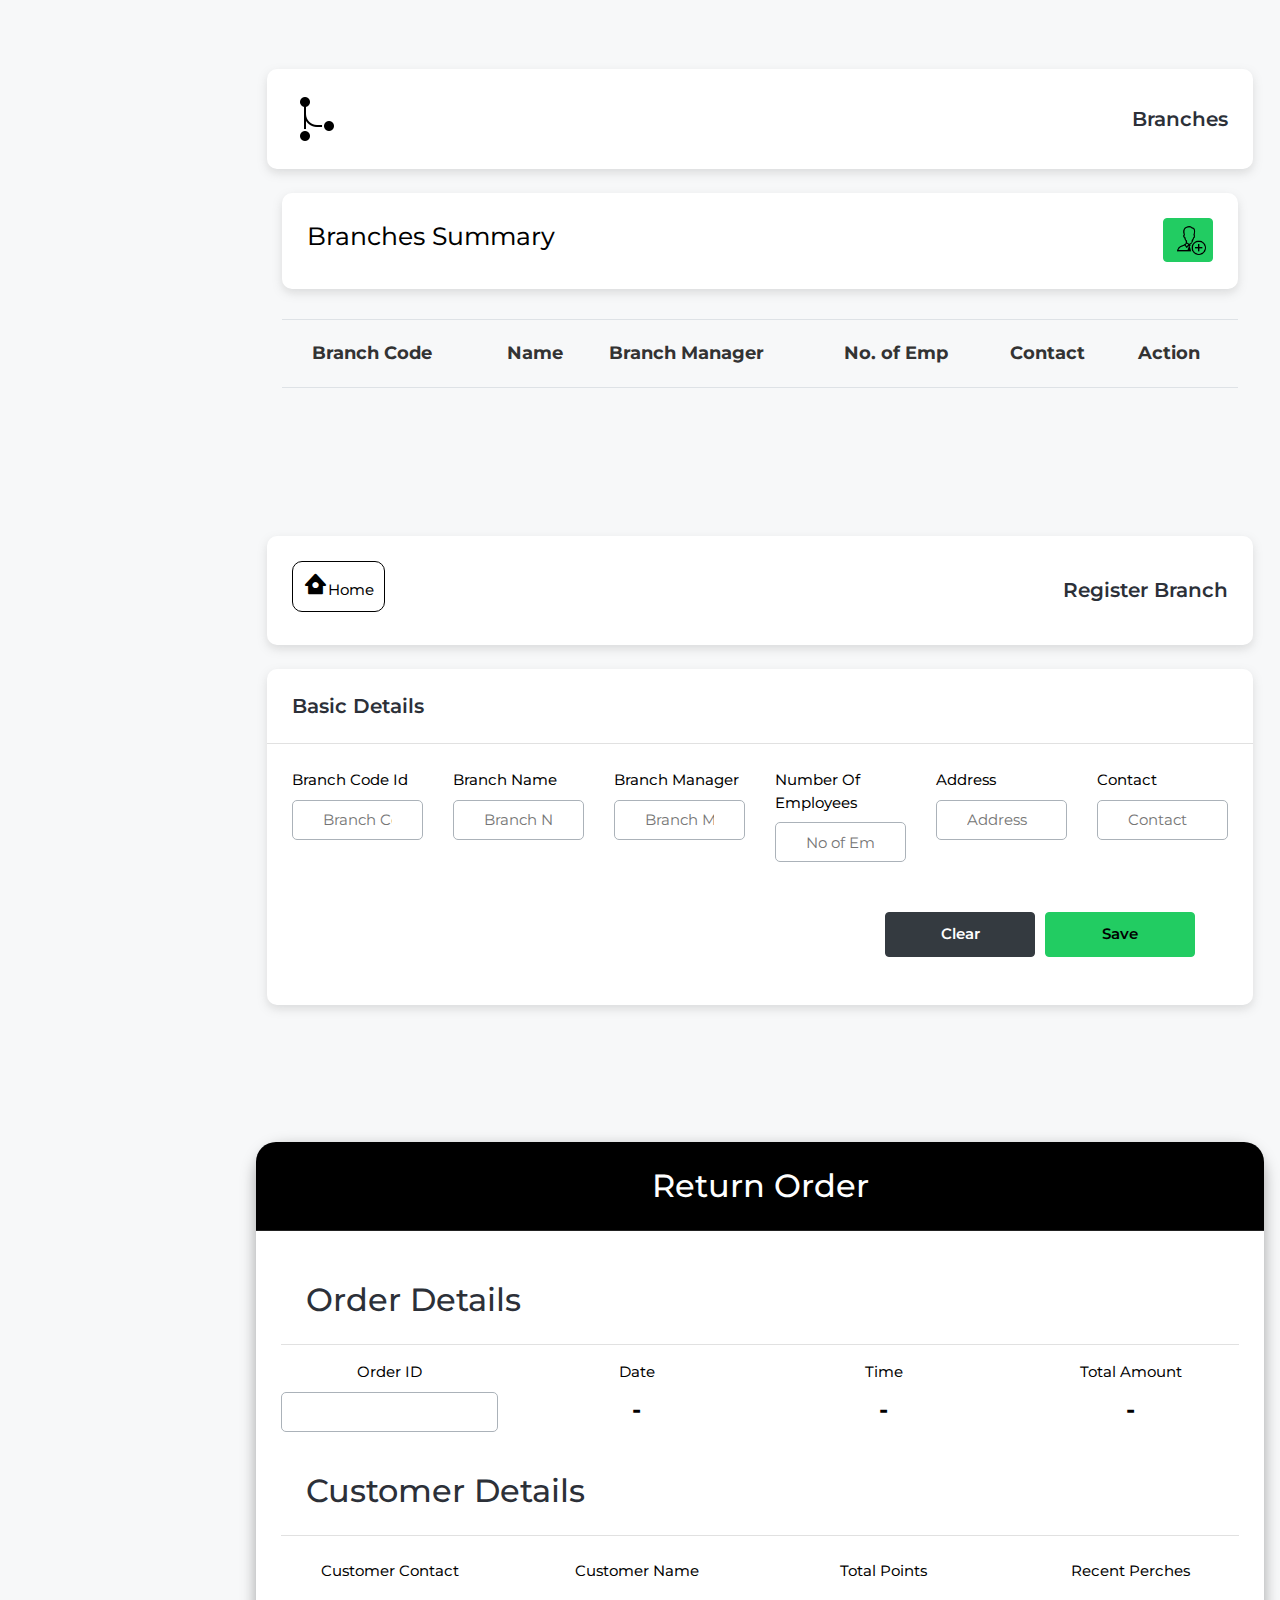
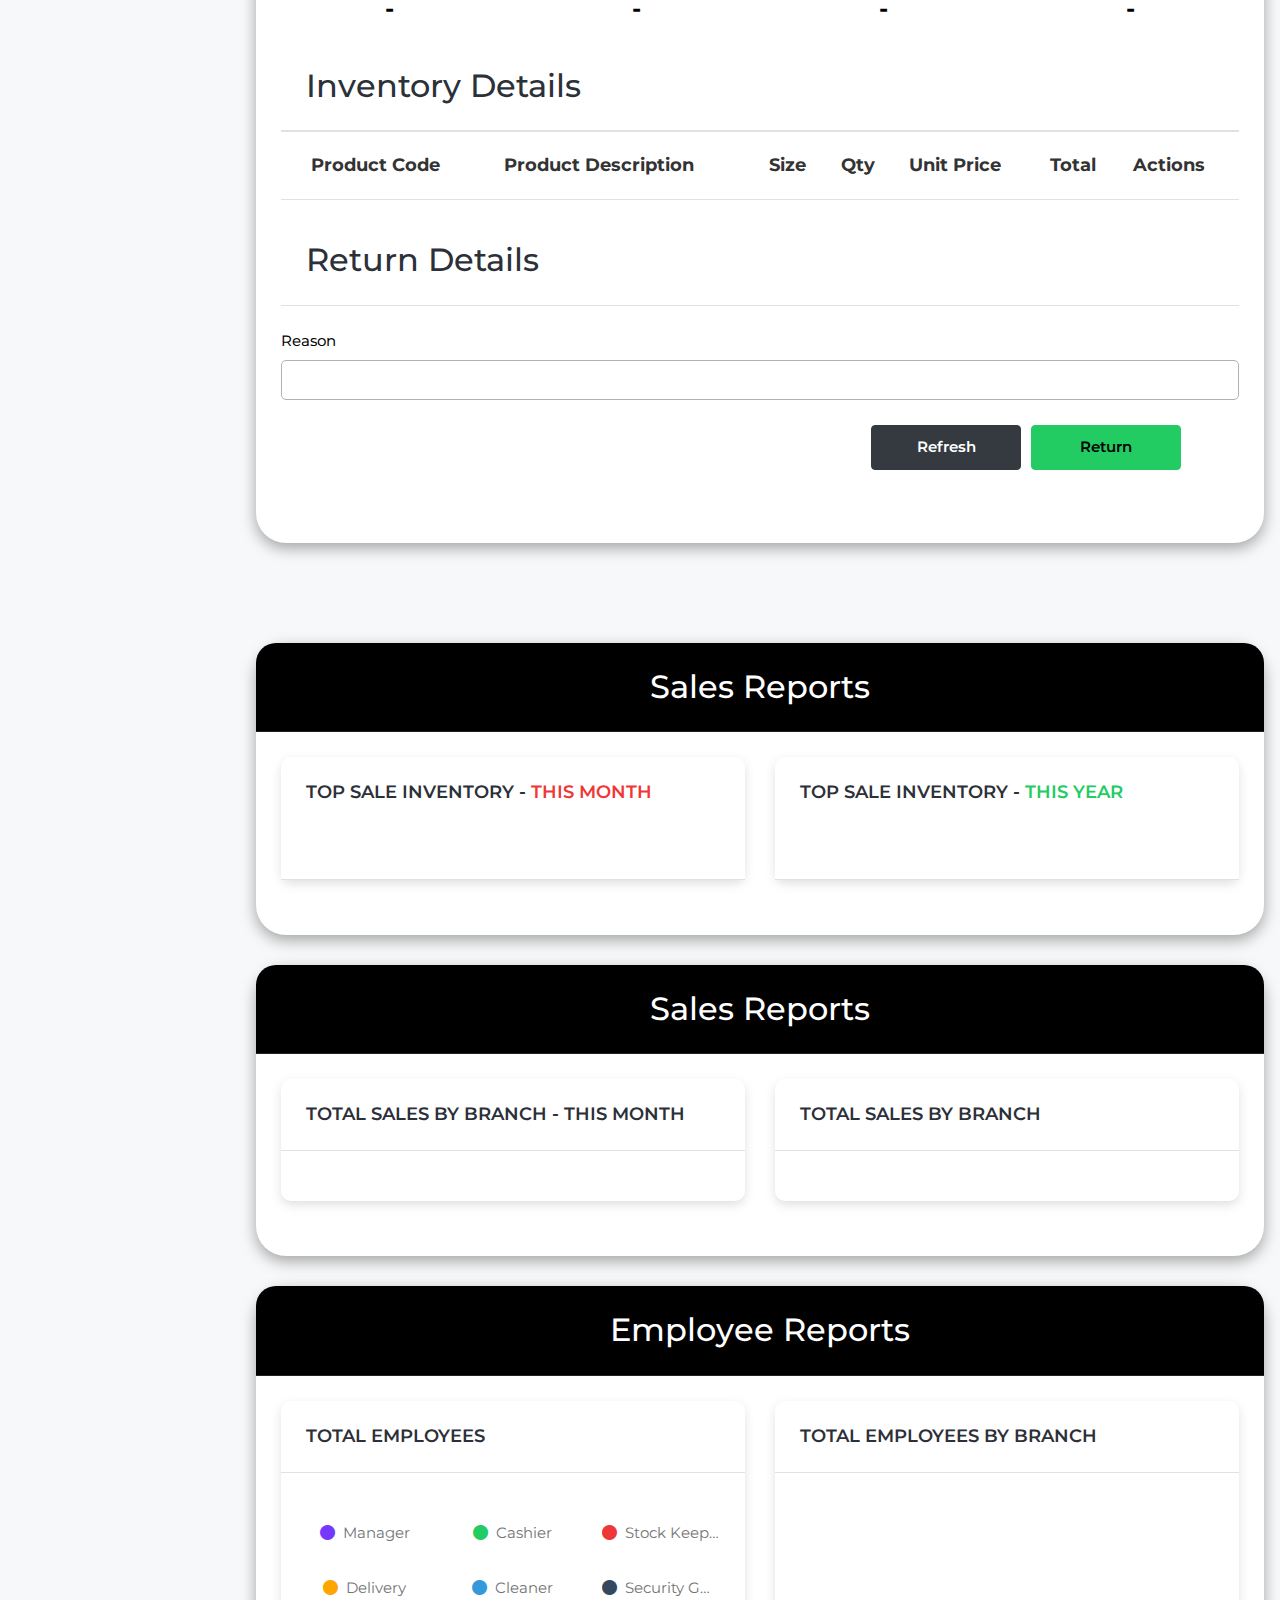
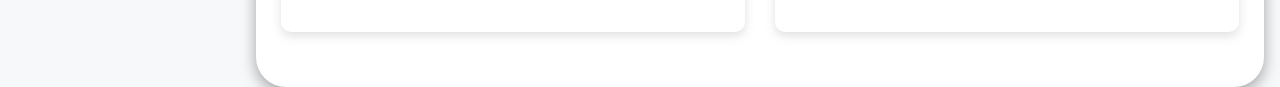
==== commit bcb1646a: "few changes" ====
--- a/pages/main_page.html
+++ b/pages/main_page.html
@@ -88,7 +88,7 @@
         </div>
 
     </div>
-    <div id="pos-content" style="display: none">
+    <div id="pos-content" style="display: block">
         <div class="card ml-3 mr-3"
              style="top: 85px;position: relative;box-shadow: rgba(0, 0, 0, 0.35) 0px 5px 15px; border: 2px  black;border-radius: 30px">
             <div class="card-header text-center" style="background-color: black;">
@@ -340,7 +340,7 @@
     </div>
 
 
-    <div id="app-content" style="display: block">
+    <div id="app-content" style="display: none">
         <div class="sidebar" id="sidebar">
             <div class="sidebar-inner slimscroll">
                 <div class="sidebar-contents">
@@ -415,89 +415,1719 @@
 
         <div class="page-wrapper" id="dashboard-page">
             <div class="content container-fluid">
-                <div class="page-name 	mb-4">
-                    <h4 class="m-0"><img src="assets/img/profile.jpg" class="mr-1" alt="profile"/> Welcome Admin</h4>
-                    <label>Sun, 29 Nov 2019</label>
-                </div>
-                <div class="row mb-4">
-                    <div class="col-xl-6 col-sm-12 col-12">
-                        <div class="breadcrumb-path ">
-                            <ul class="breadcrumb">
-                                <li class="breadcrumb-item"><a href="index.html"><img src="assets/img/dash.png"
-                                                                                      class="mr-3"
-                                                                                      alt="breadcrumb"/>Home</a>
-                                </li>
-                                <li class="breadcrumb-item active">Dashboard</li>
-                            </ul>
-                            <h3>Admin Dashboard</h3>
-                        </div>
-                    </div>
-                    <div class="col-xl-6 col-sm-12 col-12">
-                        <div class="row">
-                            <div class="col-xl-6 col-sm-6 col-12">
-                                <a class="btn-dash" href="#"> Admin Dashboard</a>
-                            </div>
-                            <div class="col-xl-6 col-sm-6 col-12">
-                                <a class="btn-emp" href="index-employee.html">Employee Dashboard</a>
-                            </div>
-                        </div>
-                    </div>
-                </div>
-                <div class="row mb-4">
-                    <div class="col-xl-3 col-sm-6 col-12">
-                        <div class="card board1 fill1 ">
+
+                <div class="row">
+                    <div class="col-12 text-center">
+                        <div class="card ml-3 mr-3"
+                             style="top: 10px;position: relative;box-shadow: rgba(0, 0, 0, 0.35) 0px 5px 15px; border: 2px  black;border-radius: 30px">
+                            <!--<div class="card-header text-center" style="background-color: black;">
+                                <h2 class="text-white">Sales Reports</h2>
+                            </div>-->
+
                             <div class="card-body">
-                                <div class="card_widget_header">
-                                    <label>Employees</label>
-                                    <h4>700</h4>
-                                </div>
-                                <div class="card_widget_img">
-                                    <img src="assets/img/dash1.png" alt="card-img"/>
-                                </div>
-                            </div>
-                        </div>
-                    </div>
-                    <div class="col-xl-3 col-sm-6 col-12">
-                        <div class="card board1 fill2 ">
+                                <div class="row">
+
+                                    <div class="col-xl-6 ">
+                                        <div class="card">
+                                            <div>
+                                                <div class="row">
+                                                    <div class="col-12">
+                                                        <img src="../assets/img/date.svg" alt="" style="width: 30%">
+                                                    </div>
+                                                </div>
+                                                <div class="row">
+                                                    <div class="col-12 p-5">
+                                                        <h1 id="lbl-dashboard-date"></h1>
+                                                    </div>
+                                                </div>
+                                            </div>
+                                        </div>
+
+                                    </div>
+
+
+                                    <div class="col-xl-6 ">
+                                        <div class="card">
+                                            <div>
+                                                <div class="row">
+                                                    <div class="col-12">
+                                                        <img src="../assets/img/time.svg" alt="" style="width: 22%">
+                                                    </div>
+                                                </div>
+                                                <div class="row">
+                                                    <div class="col-12 p-5">
+                                                        <h1 id="lbl-dashboard-time"></h1>
+                                                    </div>
+                                                </div>
+                                            </div>
+                                        </div>
+
+                                    </div>
+                                </div>
+                                <div class="row">
+                                    <div class="col-12 text-center">
+                                        <img src="../assets/img/favicon.png" style="width: 30%">
+                                    </div>
+                                </div>
+                            </div>
+                        </div>
+                    </div>
+                </div>
+
+            </div>
+        </div>
+    </div>
+
+
+    <!--employee page-->
+
+    <div class="page-wrapper" id="employee-page">
+        <div class="content container-fluid">
+            <div class="row">
+                <div class="col-xl-12 col-sm-12 col-12">
+                    <div class="breadcrumb-path mb-4">
+                        <ul class="breadcrumb">
+                            <img src="../assets/img/nav-employee.png"/>
+                        </ul>
+                        <h3>Employees</h3>
+                    </div>
+                </div>
+                <div class="col-xl-12 col-sm-12 col-12 mb-4">
+                    <!-- <div class="head-link-set">
+                         <ul>
+                             <li><a class="active" href="#">All</a></li>
+                             <li><a href="employee-team.html">Teams</a></li>
+                             <li><a href="employee-office.html">Offices</a></li>
+                         </ul>
+                         <a class="btn-add" href="add-employee.html"><i data-feather="plus"></i> Add Person</a>
+                     </div>-->
+                </div>
+                <div class="col-xl-12 col-sm-12 col-12 mb-4">
+                    <div class="row">
+                        <div class="col-xl-2 col-sm-8 col-12">
+                            <label class="employee_count text-center"><span id="total-employees"></span><br> Total
+                                Employees</label>
+                        </div>
+                        <div class="col-xl-2 col-sm-8 col-12">
+                            <label class="employee_count text-center"><span id="total-users"></span><br> Total
+                                Users</label>
+                        </div>
+                        <div class="col-xl-2 col-sm-8 col-12">
+                            <label class="employee_count text-center"><span id="total-admins"></span><br> Total
+                                Admins</label>
+                        </div>
+                        <div class="col-xl-6 col-sm-8 col-12">
+                            <img src="../assets/img/emp-summary.svg" class="float-right" style="width: 200px">
+                        </div>
+                    </div>
+                </div>
+                <div class="col-xl-12 col-sm-12 col-12 mb-4">
+                    <div class="card">
+                        <div class="table-heading">
+                            <!-- Button here -->
+                            <label class="table-title" style="font-size: 25px;font-weight: 700">Employee
+                                Summary </label>
+                            <button class="btn btn-success btn-emp-add float-right" id="btn-register-employee"
+                                    style="width: 50px"><img src="../assets/img/add-emp.png" style="width: 30px">
+                            </button>
+                        </div>
+
+                    </div>
+                    <div class="table-responsive">
+                        <table class="table  custom-table no-footer" id="tbl-employee">
+                            <thead>
+                            <tr>
+                                <th>Code</th>
+                                <th>Name</th>
+                                <th>Designation</th>
+                                <th>Contact</th>
+                                <th>Branch</th>
+                                <th>Role</th>
+                                <th>Action</th>
+                            </tr>
+                            </thead>
+                            <tbody>
+                            <tr>
+
+                            </tr>
+                            <tr>
+                                <td>
+                                    <label class="action_label">E002</label>
+                                </td>
+                                <td>
+                                    <label>Richard Wilson </label>
+                                </td>
+                                <td>
+                                    <label>Web Developer</label>
+                                </td>
+                                <td>
+                                    <label> +1 612-345-3481</label>
+                                </td>
+                                <td>
+                                    <label>Kottawa</label>
+                                </td>
+                                <td>
+                                    <label>Admin</label>
+                                </td>
+
+                                <td>
+                                    <div class="action-label">
+                                        <a class="btn btn-warning btn-emp-update"><img src="../assets/img/edit.png"
+                                                                                       alt="edit"
+                                                                                       style="width: 20px; height: 20px;"/></a>
+                                        <a class="btn btn-danger btn-emp-delete"><img src="../assets/img/remove.png"
+                                                                                      alt="delete"
+                                                                                      style="width: 20px; height: 20px;"/></a>
+                                    </div>
+                                </td>
+
+                            </tr>
+
+                            </tbody>
+                        </table>
+                    </div>
+                </div>
+            </div>
+        </div>
+    </div>
+
+
+    <!--employee register page-->
+
+    <div class="page-wrapper" id="employee-register-page">
+        <div class="content container-fluid">
+            <div class="row">
+                <div class="col-xl-12 col-sm-12 col-12 ">
+                    <div class="breadcrumb-path mb-4">
+                        <ul class="breadcrumb">
+                            <li><label id="btn-emp-home"><i class='bx bxs-home-circle'></i>Home</label>
+                            </li>
+                        </ul>
+                        <h3>Register Employees</h3>
+                    </div>
+                </div>
+                <div class="col-xl-12 col-sm-12 col-12 ">
+                    <div class="card">
+                        <div class="card-header">
+                            <h2 class="card-titles">Basic Details</h2>
+                        </div>
+                        <div class="card-body">
+
+                            <div class="row justify-content-center">
+                                <div class="mt-3">
+                                    <img id="emp-img-preview" class="img-fluid custom-image" alt="Image Preview"
+                                         src="/assets/img/no-image-img.jpg">
+                                </div>
+
+
+                            </div>
+                            <div class="row justify-content-center">
+                                <div class="mb-3">
+                                    <label for="employee_image" class="form-label">Employee Image</label>
+                                    <input class="form-control" type="file" id="employee_image"
+                                           onchange=" empImgPreview(this)">
+                                </div>
+
+                            </div>
+
+                            <div class="row">
+
+                                <div class="col-xl-6 col-sm-12 col-12 ">
+                                    <div class="form-group">
+                                        <label>Name</label>
+                                        <input type="text" placeholder="Name" id="txt-emp-name">
+                                    </div>
+                                </div>
+
+
+                                <div class="col-xl-2 col-sm-12 col-12 ">
+                                    <div class="form-group">
+                                        <label>Gender</label>
+                                        <select class="select" id="txt-emp-gender">
+                                            <option value="Select gender">Gender</option>
+                                            <option value="MALE">Male</option>
+                                            <option value="FEMALE">Female</option>
+                                        </select>
+                                    </div>
+                                </div>
+
+
+                                <div class="col-xl-2 col-sm-12 col-12 ">
+                                    <div class="form-group">
+                                        <label>Civil Status</label>
+                                        <select class="select" id="txt-emp-status">
+                                            <option value="Select status">Civil Status</option>
+                                            <option value="Single">Single</option>
+                                            <option value="Married">Married</option>
+                                            <option value="Divorced">Divorced</option>
+                                            <option value="Widowed">Widowed</option>
+
+
+                                        </select>
+                                    </div>
+                                </div>
+
+                                <!--DOB-->
+                                <div class="col-xl-2 col-sm-12 col-12 ">
+                                    <div class="form-group">
+                                        <label>Date of Birth</label>
+                                        <input type="date" placeholder="Date of Birth" id="txt-emp-dob">
+                                    </div>
+                                </div>
+
+                            </div>
+
+
+                            <div class="row">
+
+                                <div class="col-xl-2 col-sm-12 col-12 ">
+                                    <div class="form-group">
+                                        <label>Building No / Name</label>
+                                        <input type="text" placeholder="Building No / Name" id="txt-emp-build-no">
+                                    </div>
+                                </div>
+
+                                <div class="col-xl-3 col-sm-12 col-12 ">
+                                    <div class="form-group">
+                                        <label>Lane</label>
+                                        <input type="text" placeholder="Lane" id="txt-emp-lane">
+                                    </div>
+                                </div>
+
+                                <div class="col-xl-3 col-sm-12 col-12 ">
+                                    <div class="form-group">
+                                        <label>Main City</label>
+                                        <input type="text" placeholder="Main City" id="txt-emp-city">
+                                    </div>
+                                </div>
+
+                                <div class="col-xl-2 col-sm-12 col-12 ">
+                                    <div class="form-group">
+                                        <label>Main State</label>
+                                        <input type="text" placeholder="Main State" id="txt-emp-state">
+                                    </div>
+                                </div>
+
+                                <div class="col-xl-2 col-sm-12 col-12 ">
+                                    <div class="form-group">
+                                        <label>Postal Code</label>
+                                        <input type="text" placeholder="Postal Code" id="txt-emp-post-code">
+                                    </div>
+                                </div>
+
+
+                            </div>
+
+                        </div>
+
+
+                        <div class="card-header">
+                            <h2 class="card-titles">Contact Details</h2>
+                        </div>
+
+
+                        <div class="card-body">
+                            <div class="row">
+                                <div class="col-xl-3 col-sm-12 col-12 ">
+                                    <div class="form-group">
+                                        <label>Contact</label>
+                                        <input type="text" placeholder="Contact" id="txt-emp-contact">
+                                    </div>
+                                </div>
+
+                                <div class="col-xl-3 col-sm-12 col-12 ">
+                                    <div class="form-group">
+                                        <label>Emergency Contact</label>
+                                        <input type="text" placeholder="Emergency Contact" id="txt-emp-emergency">
+                                    </div>
+                                </div>
+
+
+                                <div class="col-xl-3 col-sm-12 col-12 ">
+                                    <div class="form-group">
+                                        <label>Name of guardian</label>
+                                        <input type="text" placeholder="Name of guardian" id="txt-emp-guardian">
+                                    </div>
+                                </div>
+
+                                <div class="col-xl-3 col-sm-12 col-12 ">
+                                    <div class="form-group">
+                                        <label>Email</label>
+                                        <input type="text" placeholder="Email" id="txt-emp-email">
+                                    </div>
+                                </div>
+                            </div>
+
+                        </div>
+
+
+                        <div class="card-header">
+                            <h2 class="card-titles">Working Details</h2>
+                        </div>
+                        <div class="card-body">
+                            <div class="row">
+
+                                <div class="col-xl-2 col-sm-12 col-12 ">
+                                    <div class="form-group">
+                                        <label>Employee code</label>
+                                        <input type="text" placeholder="E001" disabled id="txt-emp-code">
+                                    </div>
+                                </div>
+
+
+                                <div class="col-xl-3 col-sm-12 col-12 ">
+                                    <div class="form-group">
+                                        <label>Designation</label>
+                                        <select class="select" id="txt-emp-designation">
+
+
+                                        </select>
+                                    </div>
+                                </div>
+
+
+                                <div class="col-xl-3 col-sm-12 col-12 ">
+                                    <div class="form-group">
+                                        <label>Branch</label>
+                                        <select class="select" id="txt-emp-branch">
+
+                                        </select>
+                                    </div>
+                                </div>
+
+
+                                <div class="col-xl-2 col-sm-12 col-12 ">
+                                    <div class="form-group">
+                                        <label>Date of Join</label>
+                                        <input type="date" placeholder="Date of Join" id="txt-emp-join-date">
+                                    </div>
+                                </div>
+
+                                <div class="col-xl-2 col-sm-12 col-12 ">
+                                    <div class="form-group">
+                                        <label>Access Role</label>
+                                        <select class="select" id="txt-emp-role">
+                                            <option value="Select leave">Access Role</option>
+                                            <option value="ADMIN">Admin</option>
+                                            <option value="USER">User</option>
+                                            <option value="No Access">No Access</option>
+                                        </select>
+                                    </div>
+                                </div>
+
+                            </div>
+
+                        </div>
+                        <div>
+                            <div class="row justify-content-end mb-5 mr-5">
+
+                                <button class="btn btn-primary text-white btn-operations" id="btn-emp-clear">Clear
+                                </button>
+                                <button class="btn btn-warning btn-operations" id="btn-emp-update"
+                                        style="display: none;">Update
+                                </button>
+                                <button class="btn btn-success btn-operations" id="btn-emp-save">Save</button>
+
+                            </div>
+                        </div>
+                    </div>
+
+
+                </div>
+
+
+            </div>
+        </div>
+
+
+    </div>
+
+
+    <!--customer page-->
+
+    <div class="page-wrapper" id="customer-page">
+        <div class="content container-fluid">
+            <div class="row">
+                <div class="col-xl-12 col-sm-12 col-12">
+                    <div class="breadcrumb-path mb-4">
+                        <ul class="breadcrumb">
+                            <img src="../assets/img/nav-customer.png"/>
+                        </ul>
+                        <h3>Customers</h3>
+                    </div>
+                </div>
+                <div class="col-xl-12 col-sm-12 col-12 mb-4">
+                </div>
+                <div class="col-xl-12 col-sm-12 col-12 mb-4">
+                    <div class="row">
+                        <div class="col-xl-2 col-sm-8 col-12">
+                            <label class="employee_count text-center"><span id="lbl-cust-count"></span><br> Total
+                                Customers</label>
+                        </div>
+                        <div class="col-xl-4 col-sm-8 col-12">
+
+                        </div>
+                        <div class="col-xl-6 col-sm-8 col-12">
+                            <img src="../assets/img/customer-summary.svg" class="float-right" style="width: 200px">
+                        </div>
+                    </div>
+                </div>
+                <div class="col-xl-12 col-sm-12 col-12 mb-4">
+                    <div class="card">
+                        <div class="table-heading">
+                            <!-- Button here -->
+                            <label class="table-title" style="font-size: 25px;font-weight: 700">Customer
+                                Summary </label>
+                            <button class="btn btn-success btn-emp-add float-right" id="btn-register-customer"
+                                    style="width: 50px"><img src="../assets/img/add-emp.png" style="width: 30px">
+                            </button>
+                        </div>
+
+                    </div>
+                    <div class="table-responsive">
+                        <table class="table  custom-table no-footer" id="tbl-customer">
+                            <thead>
+                            <tr>
+                                <th>Code</th>
+                                <th>Name</th>
+                                <th>Level</th>
+                                <th>Contact</th>
+                                <th>email</th>
+                                <th>Action</th>
+                            </tr>
+                            </thead>
+                            <tbody>
+
+                            </tbody>
+                        </table>
+                    </div>
+                </div>
+            </div>
+        </div>
+    </div>
+
+
+    <!--customer register page-->
+
+    <div class="page-wrapper" id="customer-register-page">
+        <div class="content container-fluid">
+            <div class="row">
+                <div class="col-xl-12 col-sm-12 col-12 ">
+                    <div class="breadcrumb-path mb-4">
+                        <ul class="breadcrumb">
+                            <li><label id="btn-cust-home"><i class='bx bxs-home-circle'></i>Home</label>
+                            </li>
+                        </ul>
+                        <h3>Register Customers</h3>
+                    </div>
+                </div>
+                <div class="col-xl-12 col-sm-12 col-12 ">
+                    <div class="card">
+                        <div class="card-header">
+                            <h2 class="card-titles">Basic Details</h2>
+                        </div>
+                        <div class="card-body">
+
+
+                            <div class="row">
+
+                                <div class="col-xl-6 col-sm-12 col-12 ">
+                                    <div class="form-group">
+                                        <label>Name</label>
+                                        <input type="text" placeholder="Name" id="txt-cust-name">
+                                    </div>
+                                </div>
+
+
+                                <div class="col-xl-3 col-sm-12 col-12 ">
+                                    <div class="form-group">
+                                        <label>Gender</label>
+                                        <select class="select" id="txt-cust-gender">
+                                            <option value="Select leave">Gender</option>
+                                            <option value="MALE">Male</option>
+                                            <option value="FEMALE">Female</option>
+                                        </select>
+                                    </div>
+                                </div>
+
+
+                                <!--DOB-->
+                                <div class="col-xl-3 col-sm-12 col-12 ">
+                                    <div class="form-group">
+                                        <label>Date of Birth</label>
+                                        <input type="date" placeholder="Date of Birth" id="txt-cust-dob">
+                                    </div>
+                                </div>
+
+                            </div>
+
+
+                            <div class="row">
+
+                                <div class="col-xl-2 col-sm-12 col-12 ">
+                                    <div class="form-group">
+                                        <label>Building No / Name</label>
+                                        <input type="text" placeholder="Building No / Name" id="txt-cust-build-no">
+                                    </div>
+                                </div>
+
+                                <div class="col-xl-3 col-sm-12 col-12 ">
+                                    <div class="form-group">
+                                        <label>Lane</label>
+                                        <input type="text" placeholder="Lane" id="txt-cust-lane">
+                                    </div>
+                                </div>
+
+                                <div class="col-xl-3 col-sm-12 col-12 ">
+                                    <div class="form-group">
+                                        <label>Main City</label>
+                                        <input type="text" placeholder="Main City" id="txt-cust-city">
+                                    </div>
+                                </div>
+
+                                <div class="col-xl-2 col-sm-12 col-12 ">
+                                    <div class="form-group">
+                                        <label>Main State</label>
+                                        <input type="text" placeholder="Main State" id="txt-cust-state">
+                                    </div>
+                                </div>
+
+                                <div class="col-xl-2 col-sm-12 col-12 ">
+                                    <div class="form-group">
+                                        <label>Postal Code</label>
+                                        <input type="text" placeholder="Postal Code" id="txt-cust-post-code">
+                                    </div>
+                                </div>
+
+
+                            </div>
+
+                        </div>
+
+
+                        <div class="card-header">
+                            <h2 class="card-titles">Contact Details</h2>
+                        </div>
+
+
+                        <div class="card-body">
+                            <div class="row">
+                                <div class="col-xl-3 col-sm-12 col-12 ">
+                                    <div class="form-group">
+                                        <label>Contact</label>
+                                        <input type="text" placeholder="Contact" id="txt-cust-contact">
+                                    </div>
+                                </div>
+
+                                <div class="col-xl-3 col-sm-12 col-12 ">
+                                    <div class="form-group">
+                                        <label>Email</label>
+                                        <input type="text" placeholder="Email" id="txt-cust-email">
+                                    </div>
+                                </div>
+                            </div>
+
+                        </div>
+
+
+                        <div class="card-header">
+                            <h2 class="card-titles">Customer Details</h2>
+                        </div>
+                        <div class="card-body">
+                            <div class="row">
+
+                                <div class="col-xl-2 col-sm-12 col-12 ">
+                                    <div class="form-group">
+                                        <label>Customer code</label>
+                                        <input type="text" placeholder="C001" disabled id="txt-cust-code">
+                                    </div>
+                                </div>
+
+
+                                <div class="col-xl-3 col-sm-12 col-12 ">
+                                    <div class="form-group">
+                                        <label>Level</label>
+                                        <select class="select" id="txt-cust-level">
+                                            <option value="">Level</option>
+                                            <option value="GOLD">GOLD</option>
+                                            <option value="SILVER">SILVER</option>
+                                            <option value="BRONZE">BRONZE</option>
+                                            <option value="NEW">NEW</option>
+                                        </select>
+                                    </div>
+                                </div>
+
+
+                                <div class="col-xl-2 col-sm-12 col-12 ">
+                                    <div class="form-group">
+                                        <label>Register Date</label>
+                                        <input type="date" placeholder="Date of Join" id="txt-cust-reg-date">
+                                    </div>
+                                </div>
+
+
+                            </div>
+                        </div>
+                        <div>
+                            <div class="row justify-content-end mb-5 mr-5">
+
+                                <button class="btn btn-primary text-white btn-operations" id="btn-cust-clear">Clear
+                                </button>
+                                <button class="btn btn-warning btn-operations" id="btn-cust-update"
+                                        style="display: none;">Update
+                                </button>
+                                <button class="btn btn-success btn-operations" id="btn-cust-save">Save</button>
+
+                            </div>
+                        </div>
+                    </div>
+
+
+                </div>
+            </div>
+        </div>
+
+
+    </div>
+
+
+    <!--Supplier page-->
+    <div class="page-wrapper" id="supplier-page">
+        <div class="content container-fluid">
+            <div class="row">
+                <div class="col-xl-12 col-sm-12 col-12">
+                    <div class="breadcrumb-path mb-4">
+                        <ul class="breadcrumb">
+                            <li class="breadcrumb-item active"><img src="../assets/img/nav-supplier.png"
+                                                                    alt="sidebar_img"></li>
+                        </ul>
+                        <h3>Suppliers</h3>
+                    </div>
+                </div>
+                <div class="col-xl-12 col-sm-12 col-12 mb-4">
+                    <div class="row">
+                        <div class="col-xl-2 col-sm-8 col-12">
+                            <label class="employee_count text-center"><span id="lbl-supplier-total"></span> <br>
+                                Total Supplier</label>
+                        </div>
+                        <div class="col-xl-2 col-sm-8 col-12">
+                            <label class="employee_count text-center"><span id="lbl-supplier-local"></span> <br>
+                                Local</label>
+                        </div>
+                        <div class="col-xl-2 col-sm-8 col-12">
+                            <label class="employee_count text-center"><span id="lbl-supplier-international"></span>
+                                <br> International</label>
+                        </div>
+                        <div class="col-xl-6 col-sm-8 col-12">
+                            <img src="../assets/img/sup-summary.svg" class="float-right" style="width: 200px">
+                        </div>
+                    </div>
+                </div>
+                <div class="col-xl-12 col-sm-12 col-12 mb-4">
+                    <div class="card">
+                        <div class="table-heading">
+                            <!-- Button here -->
+                            <label class="table-title" style="font-size: 25px;font-weight: 700">Supplier
+                                Summary </label>
+                            <button class="btn btn-success btn-emp-add float-right" id="btn-register-supplier"
+                                    style="width: 50px"><img src="../assets/img/add-emp.png" style="width: 30px">
+                            </button>
+                        </div>
+                    </div>
+                    <div class="table-responsive">
+                        <table class="table  custom-table no-footer" id="tbl-supplier">
+                            <thead>
+                            <tr>
+                                <th>Code</th>
+                                <th>Name</th>
+                                <th>Contact</th>
+                                <th>Category</th>
+                                <th>Country</th>
+                                <th>Action</th>
+                            </tr>
+                            </thead>
+                            <tbody>
+                            </tbody>
+                        </table>
+                    </div>
+                </div>
+            </div>
+        </div>
+    </div>
+
+    <!-- add supplier page-->
+    <div class="page-wrapper" id="supplier-register-page">
+        <div class="content container-fluid">
+            <div class="row">
+                <div class="col-xl-12 col-sm-12 col-12 ">
+                    <div class="breadcrumb-path mb-4">
+                        <ul class="breadcrumb">
+                            <li><label id="btn-sup-home"><i class='bx bxs-home-circle'></i>Home</label>
+                            </li>
+                        </ul>
+                        <h3>Register Suppliers</h3>
+                    </div>
+                </div>
+                <div class="col-xl-12 col-sm-12 col-12 ">
+                    <div class="card">
+                        <div class="card-header">
+                            <h2 class="card-titles">Basic Details</h2>
+                        </div>
+                        <div class="card-body">
+
+
+                            <div class="row">
+
+                                <div class="col-xl-4 col-sm-12 col-12 ">
+                                    <div class="form-group">
+                                        <label>Supplier Code</label>
+                                        <input type="text" placeholder="Supplier Id" id="txt-sup-code" readonly>
+                                    </div>
+                                </div>
+
+
+                                <div class="col-xl-4 col-sm-12 col-12 ">
+                                    <div class="form-group">
+                                        <label>Name</label>
+                                        <input type="text" placeholder="Name" id="txt-sup-name">
+                                    </div>
+                                </div>
+
+
+                                <!--Category-->
+                                <div class="col-xl-4 col-sm-12 col-12 ">
+                                    <div class="form-group">
+                                        <label>Category</label>
+                                        <select class="select" id="txt-sup-category">
+                                            <option value="">Category</option>
+                                            <option value="INTERNATIONAL">International</option>
+                                            <option value="LOCAL">Local</option>
+                                        </select>
+                                    </div>
+                                </div>
+
+                            </div>
+
+
+                            <div class="row">
+
+                                <div class="col-xl-2 col-sm-12 col-12 ">
+                                    <div class="form-group">
+                                        <label>Building No / Name</label>
+                                        <input type="text" placeholder="Building No / Name"
+                                               id="txt-sup-building-no">
+                                    </div>
+                                </div>
+
+                                <div class="col-xl-2 col-sm-12 col-12 ">
+                                    <div class="form-group">
+                                        <label>Lane</label>
+                                        <input type="text" placeholder="Lane" id="txt-sup-lane">
+                                    </div>
+                                </div>
+
+                                <div class="col-xl-2 col-sm-12 col-12 ">
+                                    <div class="form-group">
+                                        <label>Main City</label>
+                                        <input type="text" placeholder="Main City" id="txt-sup-city">
+                                    </div>
+                                </div>
+
+                                <div class="col-xl-2 col-sm-12 col-12 ">
+                                    <div class="form-group">
+                                        <label>State</label>
+                                        <input type="text" placeholder="Main State" id="txt-sup-state">
+                                    </div>
+                                </div>
+
+                                <div class="col-xl-2 col-sm-12 col-12 ">
+                                    <div class="form-group">
+                                        <label>Postal Code</label>
+                                        <input type="text" placeholder="Postal Code" id="txt-sup-postal-code">
+                                    </div>
+                                </div>
+
+                                <div class="col-xl-2 col-sm-12 col-12 ">
+                                    <div class="form-group">
+                                        <label>Country</label>
+                                        <input type="text" placeholder="Country" id="txt-sup-country">
+                                    </div>
+                                </div>
+
+
+                            </div>
+
+                        </div>
+
+
+                        <div class="card-header">
+                            <h2 class="card-titles">Contact Details</h2>
+                        </div>
+
+
+                        <div class="card-body">
+                            <div class="row">
+                                <div class="col-xl-3 col-sm-12 col-12 ">
+                                    <div class="form-group">
+                                        <label>Contact</label>
+                                        <input type="text" placeholder="Contact" id="txt-sup-contact">
+                                    </div>
+                                </div>
+
+                                <div class="col-xl-3 col-sm-12 col-12 ">
+                                    <div class="form-group">
+                                        <label>Land Line</label>
+                                        <input type="text" placeholder="Contact" id="txt-sup-land-line">
+                                    </div>
+                                </div>
+
+                                <div class="col-xl-3 col-sm-12 col-12 ">
+                                    <div class="form-group">
+                                        <label>Email</label>
+                                        <input type="text" placeholder="Email" id="txt-sup-email">
+                                    </div>
+                                </div>
+                            </div>
+
+                        </div>
+
+
+                        <div>
+                            <div class="row justify-content-end mb-5 mr-5">
+
+                                <button class="btn btn-primary text-white btn-operations" id="btn-sup-clear">Clear
+                                </button>
+                                <button class="btn btn-warning btn-operations" id="btn-sup-update"
+                                        style="display: none;">Update
+                                </button>
+                                <button class="btn btn-success btn-operations" id="btn-sup-save">Save</button>
+
+                            </div>
+                        </div>
+
+                    </div>
+
+                </div>
+            </div>
+        </div>
+
+    </div>
+
+    <!--Inventory page-->
+    <div class="page-wrapper" id="inventory-page">
+        <div class="content container-fluid">
+            <div class="row">
+                <div class="col-xl-12 col-sm-12 col-12">
+                    <div class="breadcrumb-path mb-4">
+                        <ul class="breadcrumb">
+                            <li class="breadcrumb-item active"><img src="../assets/img/nav-inventory.png"
+                                                                    alt="sidebar_img"></li>
+                        </ul>
+                        <h3>Inventories</h3>
+                    </div>
+                </div>
+                <div class="col-xl-12 col-sm-12 col-12 mb-4">
+                    <div class="row">
+                        <div class="col-xl-2 col-sm-8 col-12">
+                            <label class="employee_count text-center"><span id="lbl-inventory-count">7</span> <br>
+                                Total Inventories</label>
+                        </div>
+                        <div class="col-xl-4 col-sm-8 col-12">
+                        </div>
+                        <div class="col-xl-6 col-sm-8 col-12">
+                            <img src="../assets/img/item-summary.svg" class="float-right" style="width: 150px">
+                        </div>
+                    </div>
+                </div>
+
+                <div class="col-xl-12 col-sm-12 col-12 mb-4">
+                    <div class="card">
+                        <div class="table-heading">
+                            <!-- Button here -->
+                            <label class="table-title" style="font-size: 25px;font-weight: 700">Inventory
+                                Summary </label>
+                            <button class="btn btn-success btn-emp-add float-right" id="btn-add-inventory"
+                                    style="width: 50px"><img src="../assets/img/add-emp.png" style="width: 30px">
+                            </button>
+                        </div>
+                        <div class="table-responsive">
+                            <table class="table  custom-table no-footer" id="tbl-inventory">
+                                <thead>
+                                <tr>
+                                    <th>Inventory Code</th>
+                                    <th>Description</th>
+                                    <th>Supplier</th>
+                                    <th>Occasion</th>
+                                    <th>Verities</th>
+                                    <th>Action</th>
+                                </tr>
+                                </thead>
+                                <tbody>
+
+                                </tbody>
+                            </table>
+                        </div>
+                    </div>
+                </div>
+            </div>
+        </div>
+    </div>
+
+
+    <!-- add Inventory page-->
+    <div class="page-wrapper" id="inventory-register-page">
+        <div class="content container-fluid">
+            <div class="row">
+                <div class="col-xl-12 col-sm-12 col-12 ">
+                    <div class="breadcrumb-path mb-4">
+                        <ul class="breadcrumb">
+                            <li><label id="btn-inventory-home"><i class='bx bxs-home-circle'></i>Home</label>
+                            </li>
+                        </ul>
+                        <h3>Register Inventory</h3>
+                    </div>
+                </div>
+                <div class="col-xl-12 col-sm-12 col-12 ">
+                    <div class="card">
+                        <div class="card-header">
+                            <h2 class="card-titles">Basic Details</h2>
+                        </div>
+                        <div class="card-body">
+
+                            <div class="row justify-content-center">
+                                <div class="mt-3">
+                                    <img id="invent-img-preview" class="img-fluid custom-image" alt="Image Preview"
+                                         src="../assets/img/no-image-img.jpg">
+                                </div>
+
+
+                            </div>
+                            <div class="row justify-content-center">
+                                <div class="mb-3">
+                                    <label for="item_image" class="form-label">Item Image</label>
+                                    <input class="form-control" type="file" id="item_image"
+                                           onchange="inventImgPreview(this)">
+                                </div>
+
+                            </div>
+
+                            <div class="row">
+
+                                <div class="col-xl-3 col-sm-12 col-12 ">
+                                    <div class="form-group">
+                                        <label>Item Code</label>
+                                        <input type="text" placeholder="Item Code" id="txt-item-code" readonly>
+                                    </div>
+                                </div>
+
+                                <div class="col-xl-3 col-sm-12 col-12 ">
+                                    <div class="form-group">
+                                        <label>Item Description</label>
+                                        <input type="text" placeholder="Item Description" id="txt-inventory-desc">
+                                    </div>
+                                </div>
+
+
+                                <!--Supplier Name-->
+                                <div class="col-xl-3 col-sm-12 col-12 ">
+                                    <div class="form-group">
+                                        <label>Supplier Name</label>
+                                        <select class="select" id="txt-inventory-supplier-name">
+                                            <option value="Select Supplier">Select</option>
+                                        </select>
+                                    </div>
+                                </div>
+
+                                <div class="col-xl-3 col-sm-12 col-12 ">
+                                    <div class="form-group">
+                                        <label>Supplier Id</label>
+                                        <input type="text" placeholder="Supplier Id" id="txt-inventory-supplier-id"
+                                               readonly>
+                                    </div>
+                                </div>
+
+
+                            </div>
+
+
+                        </div>
+                        <div class="card-header invent-size-class">
+                            <h2 class="card-titles">Size Classification</h2>
+                        </div>
+
+
+                        <div class="card-body">
+                            <div class="row">
+                                <div class="col-xl-3 col-sm-12 col-12 invent-size-class">
+                                    <div class="form-group">
+                                        <label>Size</label>
+                                        <select class="select" id="txt-inventory-size">
+                                            <option value="Select Size">Select</option>
+                                        </select>
+                                    </div>
+                                </div>
+                                <div class="col-xl-3 col-sm-12 col-12 invent-size-class">
+                                    <div class="form-group">
+                                        <label>Qty</label>
+                                        <input type="text" placeholder="Qty" id="txt-inventory-qty">
+                                    </div>
+                                </div>
+                                <div class="col-xl-3 col-sm-12 col-12 invent-size-class">
+                                    <div class="form-group">
+                                        <label>Buying Price</label>
+                                        <input type="text" placeholder="Buying Price"
+                                               id="txt-inventory-buying-price">
+                                    </div>
+                                </div>
+
+                                <div class="col-xl-3 col-sm-12 col-12 invent-size-class">
+                                    <div class="form-group">
+                                        <label>Selling Price</label>
+                                        <input type="text" placeholder="Selling Price"
+                                               id="txt-inventory-selling-price">
+                                    </div>
+                                </div>
+
+
+                            </div>
+
+                            <div class="row">
+
+
+                                <div class="col-xl-3 col-sm-12 col-12 invent-size-class">
+                                    <div class="form-group">
+                                        <label>Expected Profit</label>
+                                        <input type="text" placeholder="Profit Margin"
+                                               id="txt-inventory-expected-profit"
+                                               readonly>
+                                    </div>
+                                </div>
+                                <div class="col-xl-3 col-sm-12 col-12 invent-size-class">
+                                    <div class="form-group">
+                                        <label>Profit Margin</label>
+                                        <input type="text" placeholder="Profit Margin"
+                                               id="txt-inventory-profit-margin"
+                                               readonly>
+                                    </div>
+                                </div>
+
+                                <di class="col-xl-1 col-sm-12 col-12 invent-size-class">
+                                    <div class="d-flex align-items-center justify-content-center"
+                                         style="height: 100%;">
+                                        <button class="btn btn-success btn-operations"
+                                                id="btn-add-inventory-details"> +
+                                            Add
+                                        </button>
+                                    </div>
+                                </di>
+
+                            </div>
+
+
+                            <div class="row">
+                                <div class="col-xl-12 col-sm-12 col-12 ">
+                                    <!--table-->
+                                    <div class="table-responsive">
+                                        <table class="table  custom-table no-footer" id="tbl-inventory-details">
+                                            <thead>
+                                            <tr>
+                                                <th>Size</th>
+                                                <th>Qty</th>
+                                                <th>Buying Price</th>
+                                                <th>Selling Price</th>
+                                                <th>Expected Profit</th>
+                                                <th>Profit Margin</th>
+                                                <th>Actions</th>
+                                            </tr>
+                                            </thead>
+                                            <tbody>
+
+                                            </tbody>
+                                        </table>
+                                    </div>
+
+                                </div>
+
+
+                            </div>
+
+
+                        </div>
+
+
+                        <div class="card-header">
+                            <h2 class="card-titles">Inventory Classification</h2>
+                        </div>
+
+
+                        <div class="card-body">
+                            <div class="row">
+                                <div class="col-xl-3 col-sm-12 col-12 ">
+                                    <div class="form-group">
+                                        <label>Gender</label>
+                                        <select class="select" id="txt-inventory-gender">
+                                            <option value="Select Gender">Select</option>
+                                            <option value="MALE">MALE</option>
+                                            <option value="FEMALE">FEMALE</option>
+
+                                        </select>
+                                    </div>
+                                </div>
+
+                                <div class="col-xl-3 col-sm-12 col-12 ">
+                                    <div class="form-group">
+                                        <label>Occasion</label>
+                                        <select class="select" id="txt-inventory-occasion">
+                                            <option value="Select Occasion">Select</option>
+                                            <!--FORMAL,CASUAL,INDUSTRIAL,SPORT;-->
+                                            <option value="FORMAL">FORMAL</option>
+                                            <option value="CASUAL">CASUAL</option>
+                                            <option value="INDUSTRIAL">INDUSTRIAL</option>
+                                            <option value="SPORT">SPORT</option>
+                                        </select>
+                                    </div>
+                                </div>
+
+
+                                <div class="col-xl-3 col-sm-12 col-12 ">
+                                    <div class="form-group">
+                                        <label>Verities</label>
+                                        <select class="select" id="txt-inventory-verities">
+                                            <option value="Select Verities">Select</option>
+                                            <!-- HEEL,FLATS,WEDGES,FLIP,SANDALS,SHOES,SLIPPERS;-->
+                                            <option value="HEEL">HEEL</option>
+                                            <option value="FLATS">FLATS</option>
+                                            <option value="WEDGES">WEDGES</option>
+                                            <option value="FLIP">FLIP</option>
+                                            <option value="SANDALS">SANDALS</option>
+                                            <option value="SHOES">SHOES</option>
+                                            <option value="SLIPPERS">SLIPPERS</option>
+                                        </select>
+                                    </div>
+                                </div>
+
+
+                            </div>
+
+                        </div>
+
+
+                        <div>
+                            <div class="row justify-content-end mb-5 mr-5">
+
+                                <button class="btn btn-primary text-white btn-operations" id="btn-inventory-clear">
+                                    Clear
+                                </button>
+                                <button class="btn btn-warning btn-operations" id="btn-inventory-update"
+                                        style="display: none;">Update
+                                </button>
+                                <button class="btn btn-success btn-operations" id="btn-inventory-save">Save</button>
+
+                            </div>
+                        </div>
+
+
+                    </div>
+
+
+                </div>
+            </div>
+        </div>
+    </div>
+
+
+    <!--Size page-->
+    <div class="page-wrapper" id="size-page">
+        <div class="content container-fluid">
+            <div class="row">
+                <div class="col-xl-12 col-sm-12 col-12">
+                    <div class="breadcrumb-path mb-4">
+                        <ul class="breadcrumb">
+                            <li class="breadcrumb-item active"><img src="../assets/img/nav-size.png"
+                                                                    alt="sidebar_img"></li>
+                        </ul>
+                        <h3>Sizes</h3>
+                    </div>
+                </div>
+
+                <div class="col-xl-12 col-sm-12 col-12 mb-4">
+                    <div class="card">
+                        <div class="table-heading">
+                            <!-- Button here -->
+                            <label class="table-title" style="font-size: 25px;font-weight: 700">Supplier
+                                Summary </label>
+                            <button class="btn btn-success btn-emp-add float-right" id="btn-add-size"
+                                    style="width: 50px"><img src="../assets/img/add-emp.png" style="width: 30px">
+                            </button>
+                        </div>
+                        <div class="table-responsive">
+                            <table class="table  custom-table no-footer" id="tbl-size">
+                                <thead>
+                                <tr>
+                                    <th>Size Code</th>
+                                    <th>Size</th>
+                                    <th>Action</th>
+                                </tr>
+                                </thead>
+                                <tbody>
+                                </tbody>
+                            </table>
+                        </div>
+                    </div>
+                </div>
+            </div>
+        </div>
+    </div>
+
+
+    <!-- add size page-->
+    <div class="page-wrapper" id="size-register-page">
+        <div class="content container-fluid">
+            <div class="row">
+                <div class="col-xl-12 col-sm-12 col-12 ">
+                    <div class="breadcrumb-path mb-4">
+                        <ul class="breadcrumb">
+                            <li><label id="btn-size-home"><i class='bx bxs-home-circle'></i>Home</label>
+                            </li>
+                        </ul>
+                        <h3>Add Size</h3>
+                    </div>
+                </div>
+                <div class="col-xl-12 col-sm-12 col-12 ">
+                    <div class="card">
+                        <div class="card-header">
+                            <h2 class="card-titles">Size Details</h2>
+                        </div>
+                        <div class="card-body">
+
+
+                            <div class="row">
+
+                                <div class="col-xl-4 col-sm-12 col-12 ">
+                                    <div class="form-group">
+                                        <label>Size Code</label>
+                                        <input type="text" placeholder="Size Code" id="txt-size-code">
+                                    </div>
+                                </div>
+
+
+                                <div class="col-xl-4 col-sm-12 col-12 ">
+                                    <div class="form-group">
+                                        <label>Size</label>
+                                        <input type="text" placeholder="Size" id="txt-size" readonly>
+                                    </div>
+                                </div>
+
+
+                            </div>
+
+
+                        </div>
+
+                        <div>
+                            <div class="row justify-content-center mb-5 mr-5">
+
+                                <button class="btn btn-primary text-white btn-operations" id="btn-size-clear">Clear
+                                </button>
+                                <button class="btn btn-warning btn-operations" id="btn-size-update"
+                                        style="display: none;">Update
+                                </button>
+                                <button class="btn btn-success btn-operations" id="btn-size-save">Save</button>
+
+                            </div>
+                        </div>
+
+
+                    </div>
+                </div>
+            </div>
+        </div>
+
+    </div>
+
+
+    <!--Branch page-->
+    <div class="page-wrapper" id="branch-page">
+        <div class="content container-fluid">
+            <div class="row">
+                <div class="col-xl-12 col-sm-12 col-12">
+                    <div class="breadcrumb-path mb-4">
+                        <ul class="breadcrumb">
+                            <img src="../assets/img/nav-branch.png"/>
+                        </ul>
+                        <h3>Branches</h3>
+                    </div>
+                </div>
+            </div>
+
+            <div class="col-xl-12 col-sm-12 col-12 mb-4">
+                <div class="card">
+                    <div class="table-heading">
+                        <label class="table-title" style="font-size: 25px;font-weight: 700">Branches
+                            Summary </label>
+                        <button class="btn btn-success btn-emp-add float-right" id="btn-add-branch"
+                                style="width: 50px"><img src="../assets/img/add-emp.png" style="width: 30px">
+                        </button>
+                    </div>
+                </div>
+                <div class="table-responsive">
+                    <table class="table  custom-table no-footer" id="tbl-branch">
+                        <thead>
+                        <tr>
+                            <th>Branch Code</th>
+                            <th>Name</th>
+                            <th>Branch Manager</th>
+                            <th>No. of Emp</th>
+                            <th>Contact</th>
+                            <th>Action</th>
+                        </tr>
+                        </thead>
+                        <tbody>
+
+                        </tbody>
+                    </table>
+                </div>
+            </div>
+        </div>
+    </div>
+
+
+    <!-- add branch page-->
+    <div class="page-wrapper" id="branch-register-page">
+        <div class="content container-fluid">
+            <div class="row">
+                <div class="col-xl-12 col-sm-12 col-12 ">
+                    <div class="breadcrumb-path mb-4">
+                        <ul class="breadcrumb">
+                            <li><label id="btn-branch-home"><i class='bx bxs-home-circle'></i>Home</label>
+                            </li>
+                        </ul>
+                        <h3>Register Branch</h3>
+                    </div>
+                </div>
+                <div class="col-xl-12 col-sm-12 col-12 ">
+                    <div class="card">
+                        <div class="card-header">
+                            <h2 class="card-titles">Basic Details</h2>
+                        </div>
+                        <div class="card-body">
+
+
+                            <div class="row">
+
+                                <div class="col-xl-2 col-sm-12 col-12 ">
+                                    <div class="form-group">
+                                        <label>Branch Code Id</label>
+                                        <input type="text" placeholder="Branch Code" id="txt-branch-code" readonly>
+                                    </div>
+                                </div>
+
+
+                                <div class="col-xl-2 col-sm-12 col-12 ">
+                                    <div class="form-group">
+                                        <label>Branch Name</label>
+                                        <input type="text" placeholder="Branch Name" id="txt-branch-name">
+                                    </div>
+                                </div>
+
+
+                                <div class="col-xl-2 col-sm-12 col-12 ">
+                                    <div class="form-group">
+                                        <label>Branch Manager</label>
+                                        <input type="text" placeholder="Branch Manager" id="txt-branch-manager">
+                                    </div>
+                                </div>
+
+                                <div class="col-xl-2 col-sm-12 col-12 ">
+                                    <div class="form-group">
+                                        <label>Number Of Employees</label>
+                                        <input type="text" placeholder="No of Employees" id="txt-branch-emp">
+                                    </div>
+                                </div>
+
+                                <div class="col-xl-2 col-sm-12 col-12 ">
+                                    <div class="form-group">
+                                        <label>Address</label>
+                                        <input type="text" placeholder="Address" id="txt-branch-address">
+                                    </div>
+                                </div>
+
+                                <div class="col-xl-2 col-sm-12 col-12 ">
+                                    <div class="form-group">
+                                        <label>Contact</label>
+                                        <input type="text" placeholder="Contact" id="txt-branch-contact">
+                                    </div>
+                                </div>
+
+
+                            </div>
+
+
+                        </div>
+                        <div>
+                            <div class="row justify-content-end mb-5 mr-5">
+
+                                <button class="btn btn-primary text-white btn-operations" id="btn-branch-clear">
+                                    Clear
+                                </button>
+                                <button class="btn btn-warning btn-operations" id="btn-branch-update"
+                                        style="display: none;">Update
+                                </button>
+                                <button class="btn btn-success btn-operations" id="btn-branch-save">Save</button>
+
+                            </div>
+                        </div>
+
+
+                    </div>
+                </div>
+            </div>
+        </div>
+
+    </div>
+
+    <div class="page-wrapper" id="return-page">
+        <div class="card ml-3 mr-3"
+             style="top: 10px;position: relative;box-shadow: rgba(0, 0, 0, 0.35) 0px 5px 15px; border: 2px  black;border-radius: 30px">
+            <div class="card-header text-center" style="background-color: black;">
+                <h2 class="text-white">Return Order</h2>
+            </div>
+
+            <div class="card-body">
+                <div class="row">
+                    <div class="col-12">
+                        <div class="card-header">
+                            <h2>Order Details</h2>
+                        </div>
+                        <div class="row mt-3 text-center">
+
+                            <div class="col-xl-3">
+                                <div class="form-group">
+                                    <label>Order ID</label>
+                                    <input type="text" class="form-control" id="txt-return-order-id">
+                                </div>
+                            </div>
+
+                            <div class="col-xl-3">
+                                <div class="form-group">
+                                    <label>Date</label>
+                                    <label class="font-weight-bold" style="font-size: 1.5rem"
+                                           id="lbl-return-order-date">-</label>
+                                </div>
+                            </div>
+
+                            <div class="col-xl-3">
+                                <div class="form-group">
+                                    <label>Time</label>
+                                    <label class="font-weight-bold" style="font-size: 1.5rem"
+                                           id="lbl-return-order-time">-</label>
+                                </div>
+                            </div>
+
+                            <div class="col-xl-3">
+                                <div class="form-group">
+                                    <label>Total Amount</label>
+                                    <label class="font-weight-bold" style="font-size: 1.5rem"
+                                           id="lbl-return-order-total">-</label>
+                                </div>
+                            </div>
+
+
+                        </div>
+
+
+                        <div class="card-header">
+                            <h2>Customer Details</h2>
+                        </div>
+                        <div class="row mt-4 text-center">
+                            <div class="col-xl-3">
+                                <div class="form-group">
+                                    <label>Customer Contact</label>
+                                    <label class="font-weight-bold" style="font-size: 1.5rem"
+                                           id="lbl-return-cust-contact">-</label>
+                                </div>
+                            </div>
+                            <div class="col-xl-3">
+                                <div class="form-group">
+                                    <label>Customer Name</label>
+                                    <label class="font-weight-bold" style="font-size: 1.5rem"
+                                           id="lbl-return-cust-name">-</label>
+                                </div>
+                            </div>
+                            <div class="col-xl-3">
+                                <div class="form-group">
+                                    <label>Total Points</label>
+                                    <label class="font-weight-bold" style="font-size: 1.5rem"
+                                           id="lbl-return-cust-points">-</label>
+                                </div>
+                            </div>
+                            <div class="col-xl-3">
+                                <div class="form-group">
+                                    <label>Recent Perches</label>
+                                    <label class="font-weight-bold" style="font-size: 1.5rem"
+                                           id="lbl-return-cust-recent">-</label>
+                                </div>
+                            </div>
+                        </div>
+
+                        <div class="card-header">
+                            <h2>Inventory Details</h2>
+                        </div>
+
+
+                        <div class="row mb-3">
+                            <div class="col-xl-12 col-sm-12 col-12 ">
+                                <!--table-->
+                                <div class="table-responsive">
+                                    <table class="table  custom-table no-footer" id="tbl-return-order-details">
+                                        <thead>
+                                        <tr>
+                                            <th>Product Code</th>
+                                            <th>Product Description</th>
+                                            <th>Size</th>
+                                            <th>Qty</th>
+                                            <th>Unit Price</th>
+                                            <th>Total</th>
+                                            <th>Actions</th>
+                                        </tr>
+                                        </thead>
+                                        <tbody>
+
+
+                                        </tbody>
+                                    </table>
+                                </div>
+
+                            </div>
+                        </div>
+
+                        <div class="card-header">
+                            <h2>Return Details</h2>
+                        </div>
+                        <div class="row mt-4">
+
+                            <div class="col-xl-12">
+                                <div class="form-group">
+                                    <label>Reason</label>
+                                    <input type="text" class="form-control" id="txt-return-reason">
+                                </div>
+                            </div>
+                        </div>
+
+                        <div>
+                            <div class="row justify-content-end mb-5 mr-5">
+
+                                <button class="btn btn-primary text-white btn-operations" id="btn-return-refresh">
+                                    Refresh
+                                </button>
+                                <button class="btn btn-success btn-operations" id="btn-return-save">Return</button>
+
+                            </div>
+                        </div>
+                    </div>
+
+                </div>
+            </div>
+        </div>
+    </div>
+
+    <!--report page-->
+    <div class="page-wrapper" id="report-page">
+
+        <div class="card ml-3 mr-3"
+             style="top: 10px;position: relative;box-shadow: rgba(0, 0, 0, 0.35) 0px 5px 15px; border: 2px  black;border-radius: 30px">
+            <div class="card-header text-center" style="background-color: black;">
+                <h2 class="text-white">Sales Reports</h2>
+            </div>
+
+            <div class="card-body">
+                <div class="row">
+
+                    <div class="col-xl-6 d-flex">
+                        <div class="card flex-fill">
+                            <div class="card-header">
+                                <div class="d-flex justify-content-between align-items-center">
+                                    <h5 class="card-title">Top Sale Inventory - <span
+                                            class="text-danger">This Month</span></h5>
+                                </div>
+
+                                <div class="card-body" id="top-sale-month-card">
+
+                                </div>
+
+
+                            </div>
+                        </div>
+                    </div>
+
+
+                    <div class="col-xl-6 d-flex">
+                        <div class="card flex-fill">
+                            <div class="card-header">
+                                <div class="d-flex justify-content-between align-items-center">
+                                    <h5 class="card-title">Top Sale Inventory - <span
+                                            class="text-success">This Year</span></h5>
+                                </div>
+
+                                <div class="card-body" id="top-sale-year-card">
+
+                                </div>
+
+                            </div>
+                        </div>
+                    </div>
+                </div>
+            </div>
+        </div>
+
+        <div class="card ml-3 mr-3"
+             style="top: 10px;position: relative;box-shadow: rgba(0, 0, 0, 0.35) 0px 5px 15px; border: 2px  black;border-radius: 30px">
+            <div class="card-header text-center" style="background-color: black;">
+                <h2 class="text-white">Sales Reports</h2>
+            </div>
+
+            <div class="card-body">
+                <div class="row">
+
+                    <div class="col-xl-6 d-flex">
+                        <div class="card flex-fill">
+                            <div class="card-header">
+                                <div class="d-flex justify-content-between align-items-center">
+                                    <h5 class="card-title">Total Sales by Branch - This Month</h5>
+                                </div>
+                            </div>
                             <div class="card-body">
-                                <div class="card_widget_header">
-                                    <label>Companies</label>
-                                    <h4>30</h4>
-                                </div>
-                                <div class="card_widget_img">
-                                    <img src="assets/img/dash2.png" alt="card-img"/>
-                                </div>
-                            </div>
-                        </div>
-                    </div>
-                    <div class="col-xl-3 col-sm-6 col-12">
-                        <div class="card board1 fill3 ">
+                                <div id="total-sales-this-branch-chart"></div>
+                            </div>
+                        </div>
+                    </div>
+
+
+                    <div class="col-xl-6 d-flex">
+                        <div class="card flex-fill">
+                            <div class="card-header">
+                                <div class="d-flex justify-content-between align-items-center">
+                                    <h5 class="card-title">Total Sales by Branch</h5>
+                                </div>
+                            </div>
                             <div class="card-body">
-                                <div class="card_widget_header">
-                                    <label>Leaves</label>
-                                    <h4>9</h4>
-                                </div>
-                                <div class="card_widget_img">
-                                    <img src="assets/img/dash3.png" alt="card-img"/>
-                                </div>
-                            </div>
-                        </div>
-                    </div>
-                    <div class="col-xl-3 col-sm-6 col-12">
-                        <div class="card board1 fill4 ">
-                            <div class="card-body">
-                                <div class="card_widget_header">
-                                    <label>Salary</label>
-                                    <h4>$5.8M</h4>
-                                </div>
-                                <div class="card_widget_img">
-                                    <img src="assets/img/dash4.png" alt="card-img"/>
-                                </div>
-                            </div>
-                        </div>
-                    </div>
-                </div>
-                <!--<div class="row">
+                                <div id="total-sales-branch-chart"></div>
+                            </div>
+                        </div>
+                    </div>
+                </div>
+            </div>
+        </div>
+
+
+        <div class="card ml-3 mr-3"
+             style="top: 10px;position: relative;box-shadow: rgba(0, 0, 0, 0.35) 0px 5px 15px; border: 2px  black;border-radius: 30px">
+            <div class="card-header text-center" style="background-color: black;">
+                <h2 class="text-white">Employee Reports</h2>
+            </div>
+
+            <div class="card-body">
+                <div class="row">
                     <div class="col-xl-6 d-flex mobile-h">
                         <div class="card flex-fill">
                             <div class="card-header">
@@ -506,26 +2136,49 @@
                                 </div>
                             </div>
                             <div class="card-body">
-                                <div id="invoice_chart"></div>
+                                <div id="all-employees-count-chart"></div>
                                 <div class="text-center text-muted">
                                     <div class="row">
                                         <div class="col-4">
                                             <div class="mt-4">
                                                 <p class="mb-2 text-truncate"><i
-                                                        class="fas fa-circle text-primary mr-1"></i> Business</p>
+                                                        class="fas fa-circle text-primary mr-1"></i> Manager</p>
                                             </div>
                                         </div>
                                         <div class="col-4">
                                             <div class="mt-4">
                                                 <p class="mb-2 text-truncate"><i
-                                                        class="fas fa-circle text-success mr-1"></i> Testing</p>
+                                                        class="fas fa-circle text-success mr-1"></i> Cashier</p>
                                             </div>
                                         </div>
                                         <div class="col-4">
                                             <div class="mt-4">
                                                 <p class="mb-2 text-truncate"><i
                                                         class="fas fa-circle text-danger mr-1"></i>
-                                                    Development</p>
+                                                    Stock Keeper</p>
+                                            </div>
+                                        </div>
+                                    </div>
+                                    <div class="row">
+                                        <div class="col-4">
+                                            <div class="mt-4">
+                                                <p class="mb-2 text-truncate"><i
+                                                        class="fas fa-circle  mr-1" style="color: #fda600"></i>
+                                                    Delivery</p>
+                                            </div>
+                                        </div>
+                                        <div class="col-4">
+                                            <div class="mt-4">
+                                                <p class="mb-2 text-truncate"><i
+                                                        class="fas fa-circle mr-1" style="color: #3498DB"></i>
+                                                    Cleaner</p>
+                                            </div>
+                                        </div>
+                                        <div class="col-4">
+                                            <div class="mt-4">
+                                                <p class="mb-2 text-truncate"><i
+                                                        class="fas fa-circle mr-1" style="color: #34495E"></i>
+                                                    Security Guard</p>
                                             </div>
                                         </div>
                                     </div>
@@ -537,230 +2190,11 @@
                         <div class="card flex-fill">
                             <div class="card-header">
                                 <div class="d-flex justify-content-between align-items-center">
-                                    <h5 class="card-title">Total Salary By Unit</h5>
+                                    <h5 class="card-title">Total Employees By Branch</h5>
                                 </div>
                             </div>
                             <div class="card-body">
-                                <div id="sales_chart"></div>
-                            </div>
-                        </div>
-                    </div>
-                </div>-->
-                <div class="row">
-                    <div class="col-xl-6 col-sm-12 col-12 d-flex">
-                        <div class="card card-list flex-fill">
-                            <div class="card-header ">
-                                <h4 class="card-title">Total Salary By Unit</h4>
-                            </div>
-                            <div class="card-body">
-                                <div class="team-list">
-                                    <div class="team-view">
-                                        <div class="team-img">
-                                            <img src="assets/img/profiles/avatar-03.jpg" alt="avatar"/>
-                                        </div>
-                                        <div class="team-content">
-                                            <label>Maria Cotton</label>
-                                            <span>PHP</span>
-                                        </div>
-                                    </div>
-                                    <div class="team-action">
-                                        <ul>
-                                            <li><a><i data-feather="trash-2"></i></a></li>
-                                            <li><a><i data-feather="edit-2"></i></a></li>
-                                        </ul>
-                                    </div>
-                                </div>
-                                <div class="team-list">
-                                    <div class="team-view">
-                                        <div class="team-img">
-                                            <img src="assets/img/profiles/avatar-04.jpg" alt="avatar"/>
-                                        </div>
-                                        <div class="team-content">
-                                            <label>Linda Craver</label>
-                                            <span>IOS</span>
-                                        </div>
-                                    </div>
-                                    <div class="team-action">
-                                        <ul>
-                                            <li><a><i data-feather="trash-2"></i></a></li>
-                                            <li><a><i data-feather="edit-2"></i></a></li>
-                                        </ul>
-                                    </div>
-                                </div>
-                                <div class="team-list">
-                                    <div class="team-view">
-                                        <div class="team-img">
-                                            <img src="assets/img/profiles/avatar-06.jpg" alt="avatar"/>
-                                        </div>
-                                        <div class="team-content">
-                                            <label>Jenni Sims</label>
-                                            <span>Android</span>
-                                        </div>
-                                    </div>
-                                    <div class="team-action">
-                                        <ul>
-                                            <li><a><i data-feather="trash-2"></i></a></li>
-                                            <li><a><i data-feather="edit-2"></i></a></li>
-                                        </ul>
-                                    </div>
-                                </div>
-                                <div class="team-list">
-                                    <div class="team-view">
-                                        <div class="team-img">
-                                            <img src="assets/img/profiles/avatar-11.jpg" alt="avatar"/>
-                                        </div>
-                                        <div class="team-content">
-                                            <label>Danny</label>
-                                            <span>Design</span>
-                                        </div>
-                                    </div>
-                                    <div class="team-action">
-                                        <ul>
-                                            <li><a><i data-feather="trash-2"></i></a></li>
-                                            <li><a><i data-feather="edit-2"></i></a></li>
-                                        </ul>
-                                    </div>
-                                </div>
-                            </div>
-                        </div>
-                    </div>
-                    <div class="col-xl-3 col-sm-12 col-12 d-flex">
-                        <div class="card card-list flex-fill">
-                            <div class="card-header">
-                                <div class="">
-                                    <h4 class="card-title">Recent Activities</h3>
-                                </div>
-                            </div>
-                            <div class="card-body dash-activity">
-                                <div class="slimscroll activity_scroll">
-                                    <div class="activity-set">
-                                        <div class="activity-img">
-                                            <img src="assets/img/profiles/avatar-02.jpg" alt="avatar">
-                                        </div>
-                                        <div class="activity-content">
-                                            <label>Lorem ipsum dolor sit amet,</label>
-                                            <span>2 hours ago</span>
-                                        </div>
-                                    </div>
-                                    <div class="activity-set">
-                                        <div class="activity-img">
-                                            <img src="assets/img/profiles/avatar-05.jpg" alt="avatar">
-                                        </div>
-                                        <div class="activity-content">
-                                            <label>Lorem ipsum dolor sit amet,</label>
-                                            <span>3 hours ago</span>
-                                        </div>
-                                    </div>
-                                    <div class="activity-set">
-                                        <div class="activity-img">
-                                            <img src="assets/img/profiles/avatar-07.jpg" alt="avatar">
-                                        </div>
-                                        <div class="activity-content">
-                                            <label>Lorem ipsum dolor sit amet,</label>
-                                            <span>4 hours ago</span>
-                                        </div>
-                                    </div>
-                                    <div class="activity-set">
-                                        <div class="activity-img">
-                                            <img src="assets/img/profiles/avatar-08.jpg" alt="avatar">
-                                        </div>
-                                        <div class="activity-content">
-                                            <label>Lorem ipsum dolor sit amet,</label>
-                                            <span>5 hours ago</span>
-                                        </div>
-                                    </div>
-                                    <div class="activity-set">
-                                        <div class="activity-img">
-                                            <img src="assets/img/profiles/avatar-09.jpg" alt="avatar">
-                                        </div>
-                                        <div class="activity-content">
-                                            <label>Lorem ipsum dolor sit amet,</label>
-                                            <span>6 hours ago</span>
-                                        </div>
-                                    </div>
-                                    <div class="activity-set">
-                                        <div class="activity-img">
-                                            <img src="assets/img/profiles/avatar-10.jpg" alt="avatar">
-                                        </div>
-                                        <div class="activity-content">
-                                            <label>Lorem ipsum dolor sit amet,</label>
-                                            <span>2 hours ago</span>
-                                        </div>
-                                    </div>
-                                    <div class="activity-set">
-                                        <div class="activity-img">
-                                            <img src="assets/img/profiles/avatar-12.jpg" alt="avatar">
-                                        </div>
-                                        <div class="activity-content">
-                                            <label>Lorem ipsum dolor sit amet,</label>
-                                            <span>3 hours ago</span>
-                                        </div>
-                                    </div>
-                                    <div class="activity-set">
-                                        <div class="activity-img">
-                                            <img src="assets/img/profiles/avatar-13.jpg" alt="avatar">
-                                        </div>
-                                        <div class="activity-content">
-                                            <label>Lorem ipsum dolor sit amet,</label>
-                                            <span>4 hours ago</span>
-                                        </div>
-                                    </div>
-                                </div>
-                                <div class="leave-viewall activit">
-                                    <a>View all <img src="assets/img/right-arrow.png" class="ml-2" alt="arrow"></a>
-                                </div>
-                            </div>
-                        </div>
-                    </div>
-                    <div class="col-xl-3 col-sm-12 col-12 d-flex">
-                        <div class="card card-list flex-fill">
-                            <div class="card-header ">
-                                <h4 class="card-title-dash">Your Upcoming Leave</h4>
-                                <div class="dropdown">
-                                    <button class="btn btn-action " type="button" id="roomsBtn" data-toggle="dropdown"
-                                            aria-haspopup="true" aria-expanded="false">
-                                        <i class="fas fa-ellipsis-h"></i>
-                                    </button>
-                                    <div class="dropdown-menu" aria-labelledby="roomsBtn">
-                                        <a class="dropdown-item" href="#">Action</a>
-                                    </div>
-                                </div>
-                            </div>
-                            <div class="card-body p-0">
-                                <div class="leave-set">
-                                <span class="leave-inactive">
-                                <i class="fas fa-briefcase"></i>
-                                </span>
-                                    <label>Mon, 16 Dec 2021</label>
-                                </div>
-                                <div class="leave-set">
- <span class="leave-active">
- <i class="fas fa-briefcase"></i>
- </span>
-                                    <label>Fri, 20 Dec 2021</label>
-                                </div>
-                                <div class="leave-set">
- <span class="leave-active">
- <i class="fas fa-briefcase"></i>
- </span>
-                                    <label>Wed, 25 Dec 2021</label>
-                                </div>
-                                <div class="leave-set">
- <span class="leave-active">
- <i class="fas fa-briefcase"></i>
- </span>
-                                    <label>Fri, 27 Dec 2021</label>
-                                </div>
-                                <div class="leave-set">
- <span class="leave-active">
- <i class="fas fa-briefcase"></i>
- </span>
-                                    <label>Tue, 31 Dec 2021</label>
-                                </div>
-                                <div class="leave-viewall">
-                                    <a href="leave.html">View all <img src="assets/img/right-arrow.png" class="ml-2"
-                                                                       alt="arrow"/></a>
-                                </div>
+                                <div id="total-employees-branch-chart"></div>
                             </div>
                         </div>
                     </div>
@@ -769,1731 +2203,9 @@
         </div>
 
 
-        <!--employee page-->
-
-        <div class="page-wrapper" id="employee-page">
-            <div class="content container-fluid">
-                <div class="row">
-                    <div class="col-xl-12 col-sm-12 col-12">
-                        <div class="breadcrumb-path mb-4">
-                            <ul class="breadcrumb">
-                                <img src="../assets/img/nav-employee.png"/>
-                            </ul>
-                            <h3>Employees</h3>
-                        </div>
-                    </div>
-                    <div class="col-xl-12 col-sm-12 col-12 mb-4">
-                        <!-- <div class="head-link-set">
-                             <ul>
-                                 <li><a class="active" href="#">All</a></li>
-                                 <li><a href="employee-team.html">Teams</a></li>
-                                 <li><a href="employee-office.html">Offices</a></li>
-                             </ul>
-                             <a class="btn-add" href="add-employee.html"><i data-feather="plus"></i> Add Person</a>
-                         </div>-->
-                    </div>
-                    <div class="col-xl-12 col-sm-12 col-12 mb-4">
-                        <div class="row">
-                            <div class="col-xl-2 col-sm-8 col-12">
-                                <label class="employee_count text-center"><span id="total-employees"></span><br> Total
-                                    Employees</label>
-                            </div>
-                            <div class="col-xl-2 col-sm-8 col-12">
-                                <label class="employee_count text-center"><span id="total-users"></span><br> Total
-                                    Users</label>
-                            </div>
-                            <div class="col-xl-2 col-sm-8 col-12">
-                                <label class="employee_count text-center"><span id="total-admins"></span><br> Total
-                                    Admins</label>
-                            </div>
-                            <div class="col-xl-6 col-sm-8 col-12">
-                                <img src="../assets/img/emp-summary.svg" class="float-right" style="width: 200px">
-                            </div>
-                        </div>
-                    </div>
-                    <div class="col-xl-12 col-sm-12 col-12 mb-4">
-                        <div class="card">
-                            <div class="table-heading">
-                                <!-- Button here -->
-                                <label class="table-title" style="font-size: 25px;font-weight: 700">Employee
-                                    Summary </label>
-                                <button class="btn btn-success btn-emp-add float-right" id="btn-register-employee"
-                                        style="width: 50px"><img src="../assets/img/add-emp.png" style="width: 30px">
-                                </button>
-                            </div>
-
-                        </div>
-                        <div class="table-responsive">
-                            <table class="table  custom-table no-footer" id="tbl-employee">
-                                <thead>
-                                <tr>
-                                    <th>Code</th>
-                                    <th>Name</th>
-                                    <th>Designation</th>
-                                    <th>Contact</th>
-                                    <th>Branch</th>
-                                    <th>Role</th>
-                                    <th>Action</th>
-                                </tr>
-                                </thead>
-                                <tbody>
-                                <tr>
-
-                                </tr>
-                                <tr>
-                                    <td>
-                                        <label class="action_label">E002</label>
-                                    </td>
-                                    <td>
-                                        <label>Richard Wilson </label>
-                                    </td>
-                                    <td>
-                                        <label>Web Developer</label>
-                                    </td>
-                                    <td>
-                                        <label> +1 612-345-3481</label>
-                                    </td>
-                                    <td>
-                                        <label>Kottawa</label>
-                                    </td>
-                                    <td>
-                                        <label>Admin</label>
-                                    </td>
-
-                                    <td>
-                                        <div class="action-label">
-                                            <a class="btn btn-warning btn-emp-update"><img src="../assets/img/edit.png"
-                                                                                           alt="edit"
-                                                                                           style="width: 20px; height: 20px;"/></a>
-                                            <a class="btn btn-danger btn-emp-delete"><img src="../assets/img/remove.png"
-                                                                                          alt="delete"
-                                                                                          style="width: 20px; height: 20px;"/></a>
-                                        </div>
-                                    </td>
-
-                                </tr>
-
-                                </tbody>
-                            </table>
-                        </div>
-                    </div>
-                </div>
-            </div>
-        </div>
-
-
-        <!--employee register page-->
-
-        <div class="page-wrapper" id="employee-register-page">
-            <div class="content container-fluid">
-                <div class="row">
-                    <div class="col-xl-12 col-sm-12 col-12 ">
-                        <div class="breadcrumb-path mb-4">
-                            <ul class="breadcrumb">
-                                <li><label id="btn-emp-home"><i class='bx bxs-home-circle'></i>Home</label>
-                                </li>
-                            </ul>
-                            <h3>Register Employees</h3>
-                        </div>
-                    </div>
-                    <div class="col-xl-12 col-sm-12 col-12 ">
-                        <div class="card">
-                            <div class="card-header">
-                                <h2 class="card-titles">Basic Details</h2>
-                            </div>
-                            <div class="card-body">
-
-                                <div class="row justify-content-center">
-                                    <div class="mt-3">
-                                        <img id="emp-img-preview" class="img-fluid custom-image" alt="Image Preview"
-                                             src="/assets/img/no-image-img.jpg">
-                                    </div>
-
-
-                                </div>
-                                <div class="row justify-content-center">
-                                    <div class="mb-3">
-                                        <label for="employee_image" class="form-label">Employee Image</label>
-                                        <input class="form-control" type="file" id="employee_image"
-                                               onchange=" empImgPreview(this)">
-                                    </div>
-
-                                </div>
-
-                                <div class="row">
-
-                                    <div class="col-xl-6 col-sm-12 col-12 ">
-                                        <div class="form-group">
-                                            <label>Name</label>
-                                            <input type="text" placeholder="Name" id="txt-emp-name">
-                                        </div>
-                                    </div>
-
-
-                                    <div class="col-xl-2 col-sm-12 col-12 ">
-                                        <div class="form-group">
-                                            <label>Gender</label>
-                                            <select class="select" id="txt-emp-gender">
-                                                <option value="Select gender">Gender</option>
-                                                <option value="MALE">Male</option>
-                                                <option value="FEMALE">Female</option>
-                                            </select>
-                                        </div>
-                                    </div>
-
-
-                                    <div class="col-xl-2 col-sm-12 col-12 ">
-                                        <div class="form-group">
-                                            <label>Civil Status</label>
-                                            <select class="select" id="txt-emp-status">
-                                                <option value="Select status">Civil Status</option>
-                                                <option value="Single">Single</option>
-                                                <option value="Married">Married</option>
-                                                <option value="Divorced">Divorced</option>
-                                                <option value="Widowed">Widowed</option>
-
-
-                                            </select>
-                                        </div>
-                                    </div>
-
-                                    <!--DOB-->
-                                    <div class="col-xl-2 col-sm-12 col-12 ">
-                                        <div class="form-group">
-                                            <label>Date of Birth</label>
-                                            <input type="date" placeholder="Date of Birth" id="txt-emp-dob">
-                                        </div>
-                                    </div>
-
-                                </div>
-
-
-                                <div class="row">
-
-                                    <div class="col-xl-2 col-sm-12 col-12 ">
-                                        <div class="form-group">
-                                            <label>Building No / Name</label>
-                                            <input type="text" placeholder="Building No / Name" id="txt-emp-build-no">
-                                        </div>
-                                    </div>
-
-                                    <div class="col-xl-3 col-sm-12 col-12 ">
-                                        <div class="form-group">
-                                            <label>Lane</label>
-                                            <input type="text" placeholder="Lane" id="txt-emp-lane">
-                                        </div>
-                                    </div>
-
-                                    <div class="col-xl-3 col-sm-12 col-12 ">
-                                        <div class="form-group">
-                                            <label>Main City</label>
-                                            <input type="text" placeholder="Main City" id="txt-emp-city">
-                                        </div>
-                                    </div>
-
-                                    <div class="col-xl-2 col-sm-12 col-12 ">
-                                        <div class="form-group">
-                                            <label>Main State</label>
-                                            <input type="text" placeholder="Main State" id="txt-emp-state">
-                                        </div>
-                                    </div>
-
-                                    <div class="col-xl-2 col-sm-12 col-12 ">
-                                        <div class="form-group">
-                                            <label>Postal Code</label>
-                                            <input type="text" placeholder="Postal Code" id="txt-emp-post-code">
-                                        </div>
-                                    </div>
-
-
-                                </div>
-
-                            </div>
-
-
-                            <div class="card-header">
-                                <h2 class="card-titles">Contact Details</h2>
-                            </div>
-
-
-                            <div class="card-body">
-                                <div class="row">
-                                    <div class="col-xl-3 col-sm-12 col-12 ">
-                                        <div class="form-group">
-                                            <label>Contact</label>
-                                            <input type="text" placeholder="Contact" id="txt-emp-contact">
-                                        </div>
-                                    </div>
-
-                                    <div class="col-xl-3 col-sm-12 col-12 ">
-                                        <div class="form-group">
-                                            <label>Emergency Contact</label>
-                                            <input type="text" placeholder="Emergency Contact" id="txt-emp-emergency">
-                                        </div>
-                                    </div>
-
-
-                                    <div class="col-xl-3 col-sm-12 col-12 ">
-                                        <div class="form-group">
-                                            <label>Name of guardian</label>
-                                            <input type="text" placeholder="Name of guardian" id="txt-emp-guardian">
-                                        </div>
-                                    </div>
-
-                                    <div class="col-xl-3 col-sm-12 col-12 ">
-                                        <div class="form-group">
-                                            <label>Email</label>
-                                            <input type="text" placeholder="Email" id="txt-emp-email">
-                                        </div>
-                                    </div>
-                                </div>
-
-                            </div>
-
-
-                            <div class="card-header">
-                                <h2 class="card-titles">Working Details</h2>
-                            </div>
-                            <div class="card-body">
-                                <div class="row">
-
-                                    <div class="col-xl-2 col-sm-12 col-12 ">
-                                        <div class="form-group">
-                                            <label>Employee code</label>
-                                            <input type="text" placeholder="E001" disabled id="txt-emp-code">
-                                        </div>
-                                    </div>
-
-
-                                    <div class="col-xl-3 col-sm-12 col-12 ">
-                                        <div class="form-group">
-                                            <label>Designation</label>
-                                            <select class="select" id="txt-emp-designation">
-
-
-                                            </select>
-                                        </div>
-                                    </div>
-
-
-                                    <div class="col-xl-3 col-sm-12 col-12 ">
-                                        <div class="form-group">
-                                            <label>Branch</label>
-                                            <select class="select" id="txt-emp-branch">
-
-                                            </select>
-                                        </div>
-                                    </div>
-
-
-                                    <div class="col-xl-2 col-sm-12 col-12 ">
-                                        <div class="form-group">
-                                            <label>Date of Join</label>
-                                            <input type="date" placeholder="Date of Join" id="txt-emp-join-date">
-                                        </div>
-                                    </div>
-
-                                    <div class="col-xl-2 col-sm-12 col-12 ">
-                                        <div class="form-group">
-                                            <label>Access Role</label>
-                                            <select class="select" id="txt-emp-role">
-                                                <option value="Select leave">Access Role</option>
-                                                <option value="ADMIN">Admin</option>
-                                                <option value="USER">User</option>
-                                                <option value="No Access">No Access</option>
-                                            </select>
-                                        </div>
-                                    </div>
-
-                                </div>
-
-                            </div>
-                            <div>
-                                <div class="row justify-content-end mb-5 mr-5">
-
-                                    <button class="btn btn-primary text-white btn-operations" id="btn-emp-clear">Clear
-                                    </button>
-                                    <button class="btn btn-warning btn-operations" id="btn-emp-update"
-                                            style="display: none;">Update
-                                    </button>
-                                    <button class="btn btn-success btn-operations" id="btn-emp-save">Save</button>
-
-                                </div>
-                            </div>
-                        </div>
-
-
-                    </div>
-
-
-                </div>
-            </div>
-
-
-        </div>
-
-
-        <!--customer page-->
-
-        <div class="page-wrapper" id="customer-page">
-            <div class="content container-fluid">
-                <div class="row">
-                    <div class="col-xl-12 col-sm-12 col-12">
-                        <div class="breadcrumb-path mb-4">
-                            <ul class="breadcrumb">
-                                <img src="../assets/img/nav-customer.png"/>
-                            </ul>
-                            <h3>Customers</h3>
-                        </div>
-                    </div>
-                    <div class="col-xl-12 col-sm-12 col-12 mb-4">
-                    </div>
-                    <div class="col-xl-12 col-sm-12 col-12 mb-4">
-                        <div class="row">
-                            <div class="col-xl-2 col-sm-8 col-12">
-                                <label class="employee_count text-center"><span id="lbl-cust-count"></span><br> Total
-                                    Customers</label>
-                            </div>
-                            <div class="col-xl-4 col-sm-8 col-12">
-
-                            </div>
-                            <div class="col-xl-6 col-sm-8 col-12">
-                                <img src="../assets/img/customer-summary.svg" class="float-right" style="width: 200px">
-                            </div>
-                        </div>
-                    </div>
-                    <div class="col-xl-12 col-sm-12 col-12 mb-4">
-                        <div class="card">
-                            <div class="table-heading">
-                                <!-- Button here -->
-                                <label class="table-title" style="font-size: 25px;font-weight: 700">Customer
-                                    Summary </label>
-                                <button class="btn btn-success btn-emp-add float-right" id="btn-register-customer"
-                                        style="width: 50px"><img src="../assets/img/add-emp.png" style="width: 30px">
-                                </button>
-                            </div>
-
-                        </div>
-                        <div class="table-responsive">
-                            <table class="table  custom-table no-footer" id="tbl-customer">
-                                <thead>
-                                <tr>
-                                    <th>Code</th>
-                                    <th>Name</th>
-                                    <th>Level</th>
-                                    <th>Contact</th>
-                                    <th>email</th>
-                                    <th>Action</th>
-                                </tr>
-                                </thead>
-                                <tbody>
-
-                                </tbody>
-                            </table>
-                        </div>
-                    </div>
-                </div>
-            </div>
-        </div>
-
-
-        <!--customer register page-->
-
-        <div class="page-wrapper" id="customer-register-page">
-            <div class="content container-fluid">
-                <div class="row">
-                    <div class="col-xl-12 col-sm-12 col-12 ">
-                        <div class="breadcrumb-path mb-4">
-                            <ul class="breadcrumb">
-                                <li><label id="btn-cust-home"><i class='bx bxs-home-circle'></i>Home</label>
-                                </li>
-                            </ul>
-                            <h3>Register Customers</h3>
-                        </div>
-                    </div>
-                    <div class="col-xl-12 col-sm-12 col-12 ">
-                        <div class="card">
-                            <div class="card-header">
-                                <h2 class="card-titles">Basic Details</h2>
-                            </div>
-                            <div class="card-body">
-
-
-                                <div class="row">
-
-                                    <div class="col-xl-6 col-sm-12 col-12 ">
-                                        <div class="form-group">
-                                            <label>Name</label>
-                                            <input type="text" placeholder="Name" id="txt-cust-name">
-                                        </div>
-                                    </div>
-
-
-                                    <div class="col-xl-3 col-sm-12 col-12 ">
-                                        <div class="form-group">
-                                            <label>Gender</label>
-                                            <select class="select" id="txt-cust-gender">
-                                                <option value="Select leave">Gender</option>
-                                                <option value="MALE">Male</option>
-                                                <option value="FEMALE">Female</option>
-                                            </select>
-                                        </div>
-                                    </div>
-
-
-                                    <!--DOB-->
-                                    <div class="col-xl-3 col-sm-12 col-12 ">
-                                        <div class="form-group">
-                                            <label>Date of Birth</label>
-                                            <input type="date" placeholder="Date of Birth" id="txt-cust-dob">
-                                        </div>
-                                    </div>
-
-                                </div>
-
-
-                                <div class="row">
-
-                                    <div class="col-xl-2 col-sm-12 col-12 ">
-                                        <div class="form-group">
-                                            <label>Building No / Name</label>
-                                            <input type="text" placeholder="Building No / Name" id="txt-cust-build-no">
-                                        </div>
-                                    </div>
-
-                                    <div class="col-xl-3 col-sm-12 col-12 ">
-                                        <div class="form-group">
-                                            <label>Lane</label>
-                                            <input type="text" placeholder="Lane" id="txt-cust-lane">
-                                        </div>
-                                    </div>
-
-                                    <div class="col-xl-3 col-sm-12 col-12 ">
-                                        <div class="form-group">
-                                            <label>Main City</label>
-                                            <input type="text" placeholder="Main City" id="txt-cust-city">
-                                        </div>
-                                    </div>
-
-                                    <div class="col-xl-2 col-sm-12 col-12 ">
-                                        <div class="form-group">
-                                            <label>Main State</label>
-                                            <input type="text" placeholder="Main State" id="txt-cust-state">
-                                        </div>
-                                    </div>
-
-                                    <div class="col-xl-2 col-sm-12 col-12 ">
-                                        <div class="form-group">
-                                            <label>Postal Code</label>
-                                            <input type="text" placeholder="Postal Code" id="txt-cust-post-code">
-                                        </div>
-                                    </div>
-
-
-                                </div>
-
-                            </div>
-
-
-                            <div class="card-header">
-                                <h2 class="card-titles">Contact Details</h2>
-                            </div>
-
-
-                            <div class="card-body">
-                                <div class="row">
-                                    <div class="col-xl-3 col-sm-12 col-12 ">
-                                        <div class="form-group">
-                                            <label>Contact</label>
-                                            <input type="text" placeholder="Contact" id="txt-cust-contact">
-                                        </div>
-                                    </div>
-
-                                    <div class="col-xl-3 col-sm-12 col-12 ">
-                                        <div class="form-group">
-                                            <label>Email</label>
-                                            <input type="text" placeholder="Email" id="txt-cust-email">
-                                        </div>
-                                    </div>
-                                </div>
-
-                            </div>
-
-
-                            <div class="card-header">
-                                <h2 class="card-titles">Customer Details</h2>
-                            </div>
-                            <div class="card-body">
-                                <div class="row">
-
-                                    <div class="col-xl-2 col-sm-12 col-12 ">
-                                        <div class="form-group">
-                                            <label>Customer code</label>
-                                            <input type="text" placeholder="C001" disabled id="txt-cust-code">
-                                        </div>
-                                    </div>
-
-
-                                    <div class="col-xl-3 col-sm-12 col-12 ">
-                                        <div class="form-group">
-                                            <label>Level</label>
-                                            <select class="select" id="txt-cust-level">
-                                                <option value="">Level</option>
-                                                <option value="GOLD">GOLD</option>
-                                                <option value="SILVER">SILVER</option>
-                                                <option value="BRONZE">BRONZE</option>
-                                                <option value="NEW">NEW</option>
-                                            </select>
-                                        </div>
-                                    </div>
-
-
-                                    <div class="col-xl-2 col-sm-12 col-12 ">
-                                        <div class="form-group">
-                                            <label>Register Date</label>
-                                            <input type="date" placeholder="Date of Join" id="txt-cust-reg-date">
-                                        </div>
-                                    </div>
-
-
-                                </div>
-                            </div>
-                            <div>
-                                <div class="row justify-content-end mb-5 mr-5">
-
-                                    <button class="btn btn-primary text-white btn-operations" id="btn-cust-clear">Clear
-                                    </button>
-                                    <button class="btn btn-warning btn-operations" id="btn-cust-update"
-                                            style="display: none;">Update
-                                    </button>
-                                    <button class="btn btn-success btn-operations" id="btn-cust-save">Save</button>
-
-                                </div>
-                            </div>
-                        </div>
-
-
-                    </div>
-                </div>
-            </div>
-
-
-        </div>
-
-
-        <!--Supplier page-->
-        <div class="page-wrapper" id="supplier-page">
-            <div class="content container-fluid">
-                <div class="row">
-                    <div class="col-xl-12 col-sm-12 col-12">
-                        <div class="breadcrumb-path mb-4">
-                            <ul class="breadcrumb">
-                                <li class="breadcrumb-item active"><img src="../assets/img/nav-supplier.png"
-                                                                        alt="sidebar_img"></li>
-                            </ul>
-                            <h3>Suppliers</h3>
-                        </div>
-                    </div>
-                    <div class="col-xl-12 col-sm-12 col-12 mb-4">
-                        <div class="row">
-                            <div class="col-xl-2 col-sm-8 col-12">
-                                <label class="employee_count text-center"><span id="lbl-supplier-total"></span> <br>
-                                    Total Supplier</label>
-                            </div>
-                            <div class="col-xl-2 col-sm-8 col-12">
-                                <label class="employee_count text-center"><span id="lbl-supplier-local"></span> <br>
-                                    Local</label>
-                            </div>
-                            <div class="col-xl-2 col-sm-8 col-12">
-                                <label class="employee_count text-center"><span id="lbl-supplier-international"></span>
-                                    <br> International</label>
-                            </div>
-                            <div class="col-xl-6 col-sm-8 col-12">
-                                <img src="../assets/img/sup-summary.svg" class="float-right" style="width: 200px">
-                            </div>
-                        </div>
-                    </div>
-                    <div class="col-xl-12 col-sm-12 col-12 mb-4">
-                        <div class="card">
-                            <div class="table-heading">
-                                <!-- Button here -->
-                                <label class="table-title" style="font-size: 25px;font-weight: 700">Supplier
-                                    Summary </label>
-                                <button class="btn btn-success btn-emp-add float-right" id="btn-register-supplier"
-                                        style="width: 50px"><img src="../assets/img/add-emp.png" style="width: 30px">
-                                </button>
-                            </div>
-                        </div>
-                        <div class="table-responsive">
-                            <table class="table  custom-table no-footer" id="tbl-supplier">
-                                <thead>
-                                <tr>
-                                    <th>Code</th>
-                                    <th>Name</th>
-                                    <th>Contact</th>
-                                    <th>Category</th>
-                                    <th>Country</th>
-                                    <th>Action</th>
-                                </tr>
-                                </thead>
-                                <tbody>
-                                </tbody>
-                            </table>
-                        </div>
-                    </div>
-                </div>
-            </div>
-        </div>
-
-        <!-- add supplier page-->
-        <div class="page-wrapper" id="supplier-register-page">
-            <div class="content container-fluid">
-                <div class="row">
-                    <div class="col-xl-12 col-sm-12 col-12 ">
-                        <div class="breadcrumb-path mb-4">
-                            <ul class="breadcrumb">
-                                <li><label id="btn-sup-home"><i class='bx bxs-home-circle'></i>Home</label>
-                                </li>
-                            </ul>
-                            <h3>Register Suppliers</h3>
-                        </div>
-                    </div>
-                    <div class="col-xl-12 col-sm-12 col-12 ">
-                        <div class="card">
-                            <div class="card-header">
-                                <h2 class="card-titles">Basic Details</h2>
-                            </div>
-                            <div class="card-body">
-
-
-                                <div class="row">
-
-                                    <div class="col-xl-4 col-sm-12 col-12 ">
-                                        <div class="form-group">
-                                            <label>Supplier Code</label>
-                                            <input type="text" placeholder="Supplier Id" id="txt-sup-code" readonly>
-                                        </div>
-                                    </div>
-
-
-                                    <div class="col-xl-4 col-sm-12 col-12 ">
-                                        <div class="form-group">
-                                            <label>Name</label>
-                                            <input type="text" placeholder="Name" id="txt-sup-name">
-                                        </div>
-                                    </div>
-
-
-                                    <!--Category-->
-                                    <div class="col-xl-4 col-sm-12 col-12 ">
-                                        <div class="form-group">
-                                            <label>Category</label>
-                                            <select class="select" id="txt-sup-category">
-                                                <option value="">Category</option>
-                                                <option value="INTERNATIONAL">International</option>
-                                                <option value="LOCAL">Local</option>
-                                            </select>
-                                        </div>
-                                    </div>
-
-                                </div>
-
-
-                                <div class="row">
-
-                                    <div class="col-xl-2 col-sm-12 col-12 ">
-                                        <div class="form-group">
-                                            <label>Building No / Name</label>
-                                            <input type="text" placeholder="Building No / Name"
-                                                   id="txt-sup-building-no">
-                                        </div>
-                                    </div>
-
-                                    <div class="col-xl-2 col-sm-12 col-12 ">
-                                        <div class="form-group">
-                                            <label>Lane</label>
-                                            <input type="text" placeholder="Lane" id="txt-sup-lane">
-                                        </div>
-                                    </div>
-
-                                    <div class="col-xl-2 col-sm-12 col-12 ">
-                                        <div class="form-group">
-                                            <label>Main City</label>
-                                            <input type="text" placeholder="Main City" id="txt-sup-city">
-                                        </div>
-                                    </div>
-
-                                    <div class="col-xl-2 col-sm-12 col-12 ">
-                                        <div class="form-group">
-                                            <label>State</label>
-                                            <input type="text" placeholder="Main State" id="txt-sup-state">
-                                        </div>
-                                    </div>
-
-                                    <div class="col-xl-2 col-sm-12 col-12 ">
-                                        <div class="form-group">
-                                            <label>Postal Code</label>
-                                            <input type="text" placeholder="Postal Code" id="txt-sup-postal-code">
-                                        </div>
-                                    </div>
-
-                                    <div class="col-xl-2 col-sm-12 col-12 ">
-                                        <div class="form-group">
-                                            <label>Country</label>
-                                            <input type="text" placeholder="Country" id="txt-sup-country">
-                                        </div>
-                                    </div>
-
-
-                                </div>
-
-                            </div>
-
-
-                            <div class="card-header">
-                                <h2 class="card-titles">Contact Details</h2>
-                            </div>
-
-
-                            <div class="card-body">
-                                <div class="row">
-                                    <div class="col-xl-3 col-sm-12 col-12 ">
-                                        <div class="form-group">
-                                            <label>Contact</label>
-                                            <input type="text" placeholder="Contact" id="txt-sup-contact">
-                                        </div>
-                                    </div>
-
-                                    <div class="col-xl-3 col-sm-12 col-12 ">
-                                        <div class="form-group">
-                                            <label>Land Line</label>
-                                            <input type="text" placeholder="Contact" id="txt-sup-land-line">
-                                        </div>
-                                    </div>
-
-                                    <div class="col-xl-3 col-sm-12 col-12 ">
-                                        <div class="form-group">
-                                            <label>Email</label>
-                                            <input type="text" placeholder="Email" id="txt-sup-email">
-                                        </div>
-                                    </div>
-                                </div>
-
-                            </div>
-
-
-                            <div>
-                                <div class="row justify-content-end mb-5 mr-5">
-
-                                    <button class="btn btn-primary text-white btn-operations" id="btn-sup-clear">Clear
-                                    </button>
-                                    <button class="btn btn-warning btn-operations" id="btn-sup-update"
-                                            style="display: none;">Update
-                                    </button>
-                                    <button class="btn btn-success btn-operations" id="btn-sup-save">Save</button>
-
-                                </div>
-                            </div>
-
-                        </div>
-
-                    </div>
-                </div>
-            </div>
-
-        </div>
-
-        <!--Inventory page-->
-        <div class="page-wrapper" id="inventory-page">
-            <div class="content container-fluid">
-                <div class="row">
-                    <div class="col-xl-12 col-sm-12 col-12">
-                        <div class="breadcrumb-path mb-4">
-                            <ul class="breadcrumb">
-                                <li class="breadcrumb-item active"><img src="../assets/img/nav-inventory.png"
-                                                                        alt="sidebar_img"></li>
-                            </ul>
-                            <h3>Inventories</h3>
-                        </div>
-                    </div>
-                    <div class="col-xl-12 col-sm-12 col-12 mb-4">
-                        <div class="row">
-                            <div class="col-xl-2 col-sm-8 col-12">
-                                <label class="employee_count text-center"><span id="lbl-inventory-count">7</span> <br>
-                                    Total Inventories</label>
-                            </div>
-                            <div class="col-xl-4 col-sm-8 col-12">
-                            </div>
-                            <div class="col-xl-6 col-sm-8 col-12">
-                                <img src="../assets/img/item-summary.svg" class="float-right" style="width: 150px">
-                            </div>
-                        </div>
-                    </div>
-
-                    <div class="col-xl-12 col-sm-12 col-12 mb-4">
-                        <div class="card">
-                            <div class="table-heading">
-                                <!-- Button here -->
-                                <label class="table-title" style="font-size: 25px;font-weight: 700">Inventory
-                                    Summary </label>
-                                <button class="btn btn-success btn-emp-add float-right" id="btn-add-inventory"
-                                        style="width: 50px"><img src="../assets/img/add-emp.png" style="width: 30px">
-                                </button>
-                            </div>
-                            <div class="table-responsive">
-                                <table class="table  custom-table no-footer" id="tbl-inventory">
-                                    <thead>
-                                    <tr>
-                                        <th>Inventory Code</th>
-                                        <th>Description</th>
-                                        <th>Supplier</th>
-                                        <th>Occasion</th>
-                                        <th>Verities</th>
-                                        <th>Action</th>
-                                    </tr>
-                                    </thead>
-                                    <tbody>
-
-                                    </tbody>
-                                </table>
-                            </div>
-                        </div>
-                    </div>
-                </div>
-            </div>
-        </div>
-
-
-        <!-- add Inventory page-->
-        <div class="page-wrapper" id="inventory-register-page">
-            <div class="content container-fluid">
-                <div class="row">
-                    <div class="col-xl-12 col-sm-12 col-12 ">
-                        <div class="breadcrumb-path mb-4">
-                            <ul class="breadcrumb">
-                                <li><label id="btn-inventory-home"><i class='bx bxs-home-circle'></i>Home</label>
-                                </li>
-                            </ul>
-                            <h3>Register Inventory</h3>
-                        </div>
-                    </div>
-                    <div class="col-xl-12 col-sm-12 col-12 ">
-                        <div class="card">
-                            <div class="card-header">
-                                <h2 class="card-titles">Basic Details</h2>
-                            </div>
-                            <div class="card-body">
-
-                                <div class="row justify-content-center">
-                                    <div class="mt-3">
-                                        <img id="invent-img-preview" class="img-fluid custom-image" alt="Image Preview"
-                                             src="../assets/img/no-image-img.jpg">
-                                    </div>
-
-
-                                </div>
-                                <div class="row justify-content-center">
-                                    <div class="mb-3">
-                                        <label for="item_image" class="form-label">Item Image</label>
-                                        <input class="form-control" type="file" id="item_image"
-                                               onchange="inventImgPreview(this)">
-                                    </div>
-
-                                </div>
-
-                                <div class="row">
-
-                                    <div class="col-xl-3 col-sm-12 col-12 ">
-                                        <div class="form-group">
-                                            <label>Item Code</label>
-                                            <input type="text" placeholder="Item Code" id="txt-item-code" readonly>
-                                        </div>
-                                    </div>
-
-                                    <div class="col-xl-3 col-sm-12 col-12 ">
-                                        <div class="form-group">
-                                            <label>Item Description</label>
-                                            <input type="text" placeholder="Item Description" id="txt-inventory-desc">
-                                        </div>
-                                    </div>
-
-
-                                    <!--Supplier Name-->
-                                    <div class="col-xl-3 col-sm-12 col-12 ">
-                                        <div class="form-group">
-                                            <label>Supplier Name</label>
-                                            <select class="select" id="txt-inventory-supplier-name">
-                                                <option value="Select Supplier">Select</option>
-                                            </select>
-                                        </div>
-                                    </div>
-
-                                    <div class="col-xl-3 col-sm-12 col-12 ">
-                                        <div class="form-group">
-                                            <label>Supplier Id</label>
-                                            <input type="text" placeholder="Supplier Id" id="txt-inventory-supplier-id"
-                                                   readonly>
-                                        </div>
-                                    </div>
-
-
-                                </div>
-
-
-                            </div>
-                            <div class="card-header invent-size-class">
-                                <h2 class="card-titles">Size Classification</h2>
-                            </div>
-
-
-                            <div class="card-body">
-                                <div class="row">
-                                    <div class="col-xl-3 col-sm-12 col-12 invent-size-class">
-                                        <div class="form-group">
-                                            <label>Size</label>
-                                            <select class="select" id="txt-inventory-size">
-                                                <option value="Select Size">Select</option>
-                                            </select>
-                                        </div>
-                                    </div>
-                                    <div class="col-xl-3 col-sm-12 col-12 invent-size-class">
-                                        <div class="form-group">
-                                            <label>Qty</label>
-                                            <input type="text" placeholder="Qty" id="txt-inventory-qty">
-                                        </div>
-                                    </div>
-                                    <div class="col-xl-3 col-sm-12 col-12 invent-size-class">
-                                        <div class="form-group">
-                                            <label>Buying Price</label>
-                                            <input type="text" placeholder="Buying Price"
-                                                   id="txt-inventory-buying-price">
-                                        </div>
-                                    </div>
-
-                                    <div class="col-xl-3 col-sm-12 col-12 invent-size-class">
-                                        <div class="form-group">
-                                            <label>Selling Price</label>
-                                            <input type="text" placeholder="Selling Price"
-                                                   id="txt-inventory-selling-price">
-                                        </div>
-                                    </div>
-
-
-                                </div>
-
-                                <div class="row">
-
-
-                                    <div class="col-xl-3 col-sm-12 col-12 invent-size-class">
-                                        <div class="form-group">
-                                            <label>Expected Profit</label>
-                                            <input type="text" placeholder="Profit Margin"
-                                                   id="txt-inventory-expected-profit"
-                                                   readonly>
-                                        </div>
-                                    </div>
-                                    <div class="col-xl-3 col-sm-12 col-12 invent-size-class">
-                                        <div class="form-group">
-                                            <label>Profit Margin</label>
-                                            <input type="text" placeholder="Profit Margin"
-                                                   id="txt-inventory-profit-margin"
-                                                   readonly>
-                                        </div>
-                                    </div>
-
-                                    <di class="col-xl-1 col-sm-12 col-12 invent-size-class">
-                                        <div class="d-flex align-items-center justify-content-center"
-                                             style="height: 100%;">
-                                            <button class="btn btn-success btn-operations"
-                                                    id="btn-add-inventory-details"> +
-                                                Add
-                                            </button>
-                                        </div>
-                                    </di>
-
-                                </div>
-
-
-                                <div class="row">
-                                    <div class="col-xl-12 col-sm-12 col-12 ">
-                                        <!--table-->
-                                        <div class="table-responsive">
-                                            <table class="table  custom-table no-footer" id="tbl-inventory-details">
-                                                <thead>
-                                                <tr>
-                                                    <th>Size</th>
-                                                    <th>Qty</th>
-                                                    <th>Buying Price</th>
-                                                    <th>Selling Price</th>
-                                                    <th>Expected Profit</th>
-                                                    <th>Profit Margin</th>
-                                                    <th>Actions</th>
-                                                </tr>
-                                                </thead>
-                                                <tbody>
-
-                                                </tbody>
-                                            </table>
-                                        </div>
-
-                                    </div>
-
-
-                                </div>
-
-
-                            </div>
-
-
-                            <div class="card-header">
-                                <h2 class="card-titles">Inventory Classification</h2>
-                            </div>
-
-
-                            <div class="card-body">
-                                <div class="row">
-                                    <div class="col-xl-3 col-sm-12 col-12 ">
-                                        <div class="form-group">
-                                            <label>Gender</label>
-                                            <select class="select" id="txt-inventory-gender">
-                                                <option value="Select Gender">Select</option>
-                                                <option value="MALE">MALE</option>
-                                                <option value="FEMALE">FEMALE</option>
-
-                                            </select>
-                                        </div>
-                                    </div>
-
-                                    <div class="col-xl-3 col-sm-12 col-12 ">
-                                        <div class="form-group">
-                                            <label>Occasion</label>
-                                            <select class="select" id="txt-inventory-occasion">
-                                                <option value="Select Occasion">Select</option>
-                                                <!--FORMAL,CASUAL,INDUSTRIAL,SPORT;-->
-                                                <option value="FORMAL">FORMAL</option>
-                                                <option value="CASUAL">CASUAL</option>
-                                                <option value="INDUSTRIAL">INDUSTRIAL</option>
-                                                <option value="SPORT">SPORT</option>
-                                            </select>
-                                        </div>
-                                    </div>
-
-
-                                    <div class="col-xl-3 col-sm-12 col-12 ">
-                                        <div class="form-group">
-                                            <label>Verities</label>
-                                            <select class="select" id="txt-inventory-verities">
-                                                <option value="Select Verities">Select</option>
-                                                <!-- HEEL,FLATS,WEDGES,FLIP,SANDALS,SHOES,SLIPPERS;-->
-                                                <option value="HEEL">HEEL</option>
-                                                <option value="FLATS">FLATS</option>
-                                                <option value="WEDGES">WEDGES</option>
-                                                <option value="FLIP">FLIP</option>
-                                                <option value="SANDALS">SANDALS</option>
-                                                <option value="SHOES">SHOES</option>
-                                                <option value="SLIPPERS">SLIPPERS</option>
-                                            </select>
-                                        </div>
-                                    </div>
-
-
-                                </div>
-
-                            </div>
-
-
-                            <div>
-                                <div class="row justify-content-end mb-5 mr-5">
-
-                                    <button class="btn btn-primary text-white btn-operations" id="btn-inventory-clear">
-                                        Clear
-                                    </button>
-                                    <button class="btn btn-warning btn-operations" id="btn-inventory-update"
-                                            style="display: none;">Update
-                                    </button>
-                                    <button class="btn btn-success btn-operations" id="btn-inventory-save">Save</button>
-
-                                </div>
-                            </div>
-
-
-                        </div>
-
-
-                    </div>
-                </div>
-            </div>
-        </div>
-
-
-        <!--Size page-->
-        <div class="page-wrapper" id="size-page">
-            <div class="content container-fluid">
-                <div class="row">
-                    <div class="col-xl-12 col-sm-12 col-12">
-                        <div class="breadcrumb-path mb-4">
-                            <ul class="breadcrumb">
-                                <li class="breadcrumb-item active"><img src="../assets/img/nav-size.png"
-                                                                        alt="sidebar_img"></li>
-                            </ul>
-                            <h3>Sizes</h3>
-                        </div>
-                    </div>
-
-                    <div class="col-xl-12 col-sm-12 col-12 mb-4">
-                        <div class="card">
-                            <div class="table-heading">
-                                <!-- Button here -->
-                                <label class="table-title" style="font-size: 25px;font-weight: 700">Supplier
-                                    Summary </label>
-                                <button class="btn btn-success btn-emp-add float-right" id="btn-add-size"
-                                        style="width: 50px"><img src="../assets/img/add-emp.png" style="width: 30px">
-                                </button>
-                            </div>
-                            <div class="table-responsive">
-                                <table class="table  custom-table no-footer" id="tbl-size">
-                                    <thead>
-                                    <tr>
-                                        <th>Size Code</th>
-                                        <th>Size</th>
-                                        <th>Action</th>
-                                    </tr>
-                                    </thead>
-                                    <tbody>
-                                    </tbody>
-                                </table>
-                            </div>
-                        </div>
-                    </div>
-                </div>
-            </div>
-        </div>
-
-
-        <!-- add size page-->
-        <div class="page-wrapper" id="size-register-page">
-            <div class="content container-fluid">
-                <div class="row">
-                    <div class="col-xl-12 col-sm-12 col-12 ">
-                        <div class="breadcrumb-path mb-4">
-                            <ul class="breadcrumb">
-                                <li><label id="btn-size-home"><i class='bx bxs-home-circle'></i>Home</label>
-                                </li>
-                            </ul>
-                            <h3>Add Size</h3>
-                        </div>
-                    </div>
-                    <div class="col-xl-12 col-sm-12 col-12 ">
-                        <div class="card">
-                            <div class="card-header">
-                                <h2 class="card-titles">Size Details</h2>
-                            </div>
-                            <div class="card-body">
-
-
-                                <div class="row">
-
-                                    <div class="col-xl-4 col-sm-12 col-12 ">
-                                        <div class="form-group">
-                                            <label>Size Code</label>
-                                            <input type="text" placeholder="Size Code" id="txt-size-code">
-                                        </div>
-                                    </div>
-
-
-                                    <div class="col-xl-4 col-sm-12 col-12 ">
-                                        <div class="form-group">
-                                            <label>Size</label>
-                                            <input type="text" placeholder="Size" id="txt-size" readonly>
-                                        </div>
-                                    </div>
-
-
-                                </div>
-
-
-                            </div>
-
-                            <div>
-                                <div class="row justify-content-center mb-5 mr-5">
-
-                                    <button class="btn btn-primary text-white btn-operations" id="btn-size-clear">Clear
-                                    </button>
-                                    <button class="btn btn-warning btn-operations" id="btn-size-update"
-                                            style="display: none;">Update
-                                    </button>
-                                    <button class="btn btn-success btn-operations" id="btn-size-save">Save</button>
-
-                                </div>
-                            </div>
-
-
-                        </div>
-                    </div>
-                </div>
-            </div>
-
-        </div>
-
-
-        <!--Branch page-->
-        <div class="page-wrapper" id="branch-page">
-            <div class="content container-fluid">
-                <div class="row">
-                    <div class="col-xl-12 col-sm-12 col-12">
-                        <div class="breadcrumb-path mb-4">
-                            <ul class="breadcrumb">
-                                <img src="../assets/img/nav-branch.png"/>
-                            </ul>
-                            <h3>Branches</h3>
-                        </div>
-                    </div>
-                </div>
-
-                <div class="col-xl-12 col-sm-12 col-12 mb-4">
-                    <div class="card">
-                        <div class="table-heading">
-                            <label class="table-title" style="font-size: 25px;font-weight: 700">Branches
-                                Summary </label>
-                            <button class="btn btn-success btn-emp-add float-right" id="btn-add-branch"
-                                    style="width: 50px"><img src="../assets/img/add-emp.png" style="width: 30px">
-                            </button>
-                        </div>
-                    </div>
-                    <div class="table-responsive">
-                        <table class="table  custom-table no-footer" id="tbl-branch">
-                            <thead>
-                            <tr>
-                                <th>Branch Code</th>
-                                <th>Name</th>
-                                <th>Branch Manager</th>
-                                <th>No. of Emp</th>
-                                <th>Contact</th>
-                                <th>Action</th>
-                            </tr>
-                            </thead>
-                            <tbody>
-
-                            </tbody>
-                        </table>
-                    </div>
-                </div>
-            </div>
-        </div>
-
-
-        <!-- add branch page-->
-        <div class="page-wrapper" id="branch-register-page">
-            <div class="content container-fluid">
-                <div class="row">
-                    <div class="col-xl-12 col-sm-12 col-12 ">
-                        <div class="breadcrumb-path mb-4">
-                            <ul class="breadcrumb">
-                                <li><label id="btn-branch-home"><i class='bx bxs-home-circle'></i>Home</label>
-                                </li>
-                            </ul>
-                            <h3>Register Branch</h3>
-                        </div>
-                    </div>
-                    <div class="col-xl-12 col-sm-12 col-12 ">
-                        <div class="card">
-                            <div class="card-header">
-                                <h2 class="card-titles">Basic Details</h2>
-                            </div>
-                            <div class="card-body">
-
-
-                                <div class="row">
-
-                                    <div class="col-xl-2 col-sm-12 col-12 ">
-                                        <div class="form-group">
-                                            <label>Branch Code Id</label>
-                                            <input type="text" placeholder="Branch Code" id="txt-branch-code" readonly>
-                                        </div>
-                                    </div>
-
-
-                                    <div class="col-xl-2 col-sm-12 col-12 ">
-                                        <div class="form-group">
-                                            <label>Branch Name</label>
-                                            <input type="text" placeholder="Branch Name" id="txt-branch-name">
-                                        </div>
-                                    </div>
-
-
-                                    <div class="col-xl-2 col-sm-12 col-12 ">
-                                        <div class="form-group">
-                                            <label>Branch Manager</label>
-                                            <input type="text" placeholder="Branch Manager" id="txt-branch-manager">
-                                        </div>
-                                    </div>
-
-                                    <div class="col-xl-2 col-sm-12 col-12 ">
-                                        <div class="form-group">
-                                            <label>Number Of Employees</label>
-                                            <input type="text" placeholder="No of Employees" id="txt-branch-emp">
-                                        </div>
-                                    </div>
-
-                                    <div class="col-xl-2 col-sm-12 col-12 ">
-                                        <div class="form-group">
-                                            <label>Address</label>
-                                            <input type="text" placeholder="Address" id="txt-branch-address">
-                                        </div>
-                                    </div>
-
-                                    <div class="col-xl-2 col-sm-12 col-12 ">
-                                        <div class="form-group">
-                                            <label>Contact</label>
-                                            <input type="text" placeholder="Contact" id="txt-branch-contact">
-                                        </div>
-                                    </div>
-
-
-                                </div>
-
-
-                            </div>
-                            <div>
-                                <div class="row justify-content-end mb-5 mr-5">
-
-                                    <button class="btn btn-primary text-white btn-operations" id="btn-branch-clear">
-                                        Clear
-                                    </button>
-                                    <button class="btn btn-warning btn-operations" id="btn-branch-update"
-                                            style="display: none;">Update
-                                    </button>
-                                    <button class="btn btn-success btn-operations" id="btn-branch-save">Save</button>
-
-                                </div>
-                            </div>
-
-
-                        </div>
-                    </div>
-                </div>
-            </div>
-
-        </div>
-
-        <div class="page-wrapper" id="return-page">
-            <div class="card ml-3 mr-3"
-                 style="top: 10px;position: relative;box-shadow: rgba(0, 0, 0, 0.35) 0px 5px 15px; border: 2px  black;border-radius: 30px">
-                <div class="card-header text-center" style="background-color: black;">
-                    <h2 class="text-white">Return Order</h2>
-                </div>
-
-                <div class="card-body">
-                    <div class="row">
-                        <div class="col-12">
-                            <div class="card-header">
-                                <h2>Order Details</h2>
-                            </div>
-                            <div class="row mt-3 text-center">
-
-                                <div class="col-xl-3">
-                                    <div class="form-group">
-                                        <label>Order ID</label>
-                                        <input type="text" class="form-control" id="txt-return-order-id">
-                                    </div>
-                                </div>
-
-                                <div class="col-xl-3">
-                                    <div class="form-group">
-                                        <label>Date</label>
-                                        <label class="font-weight-bold" style="font-size: 1.5rem"
-                                               id="lbl-return-order-date">-</label>
-                                    </div>
-                                </div>
-
-                                <div class="col-xl-3">
-                                    <div class="form-group">
-                                        <label>Time</label>
-                                        <label class="font-weight-bold" style="font-size: 1.5rem"
-                                               id="lbl-return-order-time">-</label>
-                                    </div>
-                                </div>
-
-                                <div class="col-xl-3">
-                                    <div class="form-group">
-                                        <label>Total Amount</label>
-                                        <label class="font-weight-bold" style="font-size: 1.5rem"
-                                               id="lbl-return-order-total">-</label>
-                                    </div>
-                                </div>
-
-
-                            </div>
-
-
-                            <div class="card-header">
-                                <h2>Customer Details</h2>
-                            </div>
-                            <div class="row mt-4 text-center">
-                                <div class="col-xl-3">
-                                    <div class="form-group">
-                                        <label>Customer Contact</label>
-                                        <label class="font-weight-bold" style="font-size: 1.5rem"
-                                               id="lbl-return-cust-contact">-</label>
-                                    </div>
-                                </div>
-                                <div class="col-xl-3">
-                                    <div class="form-group">
-                                        <label>Customer Name</label>
-                                        <label class="font-weight-bold" style="font-size: 1.5rem"
-                                               id="lbl-return-cust-name">-</label>
-                                    </div>
-                                </div>
-                                <div class="col-xl-3">
-                                    <div class="form-group">
-                                        <label>Total Points</label>
-                                        <label class="font-weight-bold" style="font-size: 1.5rem"
-                                               id="lbl-return-cust-points">-</label>
-                                    </div>
-                                </div>
-                                <div class="col-xl-3">
-                                    <div class="form-group">
-                                        <label>Recent Perches</label>
-                                        <label class="font-weight-bold" style="font-size: 1.5rem"
-                                               id="lbl-return-cust-recent">-</label>
-                                    </div>
-                                </div>
-                            </div>
-
-                            <div class="card-header">
-                                <h2>Inventory Details</h2>
-                            </div>
-
-
-                            <div class="row mb-3">
-                                <div class="col-xl-12 col-sm-12 col-12 ">
-                                    <!--table-->
-                                    <div class="table-responsive">
-                                        <table class="table  custom-table no-footer" id="tbl-return-order-details">
-                                            <thead>
-                                            <tr>
-                                                <th>Product Code</th>
-                                                <th>Product Description</th>
-                                                <th>Size</th>
-                                                <th>Qty</th>
-                                                <th>Unit Price</th>
-                                                <th>Total</th>
-                                                <th>Actions</th>
-                                            </tr>
-                                            </thead>
-                                            <tbody>
-
-
-                                            </tbody>
-                                        </table>
-                                    </div>
-
-                                </div>
-                            </div>
-
-                            <div class="card-header">
-                                <h2>Return Details</h2>
-                            </div>
-                            <div class="row mt-4">
-
-                                <div class="col-xl-12">
-                                    <div class="form-group">
-                                        <label>Reason</label>
-                                        <input type="text" class="form-control" id="txt-return-reason">
-                                    </div>
-                                </div>
-                            </div>
-
-                            <div>
-                                <div class="row justify-content-end mb-5 mr-5">
-
-                                    <button class="btn btn-primary text-white btn-operations" id="btn-return-refresh">
-                                        Refresh
-                                    </button>
-                                    <button class="btn btn-success btn-operations" id="btn-return-save">Return</button>
-
-                                </div>
-                            </div>
-                        </div>
-
-                    </div>
-                </div>
-            </div>
-        </div>
-
-        <!--report page-->
-        <div class="page-wrapper" id="report-page">
-
-            <div class="card ml-3 mr-3"
-                 style="top: 10px;position: relative;box-shadow: rgba(0, 0, 0, 0.35) 0px 5px 15px; border: 2px  black;border-radius: 30px">
-                <div class="card-header text-center" style="background-color: black;">
-                    <h2 class="text-white">Sales Reports</h2>
-                </div>
-
-                <div class="card-body">
-                    <div class="row">
-
-                        <div class="col-xl-6 d-flex">
-                            <div class="card flex-fill">
-                                <div class="card-header">
-                                    <div class="d-flex justify-content-between align-items-center">
-                                        <h5 class="card-title">Top Sale Inventory - <span class="text-danger">This Month</span></h5>
-                                    </div>
-
-                                    <div class="card-body" id="top-sale-month-card">
-
-                                    </div>
-
-
-                                </div>
-                            </div>
-                        </div>
-
-
-                        <div class="col-xl-6 d-flex">
-                            <div class="card flex-fill">
-                                <div class="card-header">
-                                    <div class="d-flex justify-content-between align-items-center">
-                                        <h5 class="card-title">Top Sale Inventory - <span class="text-success">This Year</span></h5>
-                                    </div>
-
-                                    <div class="card-body" id="top-sale-year-card">
-
-                                    </div>
-
-                                </div>
-                            </div>
-                        </div>
-                    </div>
-                </div>
-            </div>
-
-            <div class="card ml-3 mr-3"
-                 style="top: 10px;position: relative;box-shadow: rgba(0, 0, 0, 0.35) 0px 5px 15px; border: 2px  black;border-radius: 30px">
-                <div class="card-header text-center" style="background-color: black;">
-                    <h2 class="text-white">Sales Reports</h2>
-                </div>
-
-                <div class="card-body">
-                    <div class="row">
-
-                        <div class="col-xl-6 d-flex">
-                            <div class="card flex-fill">
-                                <div class="card-header">
-                                    <div class="d-flex justify-content-between align-items-center">
-                                        <h5 class="card-title">Total Sales by Branch - This Month</h5>
-                                    </div>
-                                </div>
-                                <div class="card-body">
-                                    <div id="total-sales-this-branch-chart"></div>
-                                </div>
-                            </div>
-                        </div>
-
-
-                        <div class="col-xl-6 d-flex">
-                            <div class="card flex-fill">
-                                <div class="card-header">
-                                    <div class="d-flex justify-content-between align-items-center">
-                                        <h5 class="card-title">Total Sales by Branch</h5>
-                                    </div>
-                                </div>
-                                <div class="card-body">
-                                    <div id="total-sales-branch-chart"></div>
-                                </div>
-                            </div>
-                        </div>
-                    </div>
-                </div>
-            </div>
-
-
-            <div class="card ml-3 mr-3"
-                 style="top: 10px;position: relative;box-shadow: rgba(0, 0, 0, 0.35) 0px 5px 15px; border: 2px  black;border-radius: 30px">
-                <div class="card-header text-center" style="background-color: black;">
-                    <h2 class="text-white">Employee Reports</h2>
-                </div>
-
-                <div class="card-body">
-                    <div class="row">
-                        <div class="col-xl-6 d-flex mobile-h">
-                            <div class="card flex-fill">
-                                <div class="card-header">
-                                    <div class="d-flex justify-content-between align-items-center">
-                                        <h5 class="card-title">Total Employees</h5>
-                                    </div>
-                                </div>
-                                <div class="card-body">
-                                    <div id="all-employees-count-chart"></div>
-                                    <div class="text-center text-muted">
-                                        <div class="row">
-                                            <div class="col-4">
-                                                <div class="mt-4">
-                                                    <p class="mb-2 text-truncate"><i
-                                                            class="fas fa-circle text-primary mr-1"></i> Manager</p>
-                                                </div>
-                                            </div>
-                                            <div class="col-4">
-                                                <div class="mt-4">
-                                                    <p class="mb-2 text-truncate"><i
-                                                            class="fas fa-circle text-success mr-1"></i> Cashier</p>
-                                                </div>
-                                            </div>
-                                            <div class="col-4">
-                                                <div class="mt-4">
-                                                    <p class="mb-2 text-truncate"><i
-                                                            class="fas fa-circle text-danger mr-1"></i>
-                                                        Stock Keeper</p>
-                                                </div>
-                                            </div>
-                                        </div>
-                                        <div class="row">
-                                            <div class="col-4">
-                                                <div class="mt-4">
-                                                    <p class="mb-2 text-truncate"><i
-                                                            class="fas fa-circle  mr-1" style="color: #fda600"></i>
-                                                        Delivery</p>
-                                                </div>
-                                            </div>
-                                            <div class="col-4">
-                                                <div class="mt-4">
-                                                    <p class="mb-2 text-truncate"><i
-                                                            class="fas fa-circle mr-1" style="color: #3498DB"></i>
-                                                        Cleaner</p>
-                                                </div>
-                                            </div>
-                                            <div class="col-4">
-                                                <div class="mt-4">
-                                                    <p class="mb-2 text-truncate"><i
-                                                            class="fas fa-circle mr-1" style="color: #34495E"></i>
-                                                        Security Guard</p>
-                                                </div>
-                                            </div>
-                                        </div>
-                                    </div>
-                                </div>
-                            </div>
-                        </div>
-                        <div class="col-xl-6 d-flex">
-                            <div class="card flex-fill">
-                                <div class="card-header">
-                                    <div class="d-flex justify-content-between align-items-center">
-                                        <h5 class="card-title">Total Employees By Branch</h5>
-                                    </div>
-                                </div>
-                                <div class="card-body">
-                                    <div id="total-employees-branch-chart"></div>
-                                </div>
-                            </div>
-                        </div>
-                    </div>
-                </div>
-            </div>
-
-
-        </div>
-
     </div>
+
+</div>
 </div>
 
 
@@ -2523,6 +2235,7 @@
 <script src="../pages/js/order-page.js"></script>
 <script src="../pages/js/return-page.js"></script>
 <script src="../pages/js/report-page.js"></script>
+<script src="../pages/js/dashboard-page.js"></script>
 
 
 <script src="https://cdn.jsdelivr.net/npm/sweetalert2@11"></script>
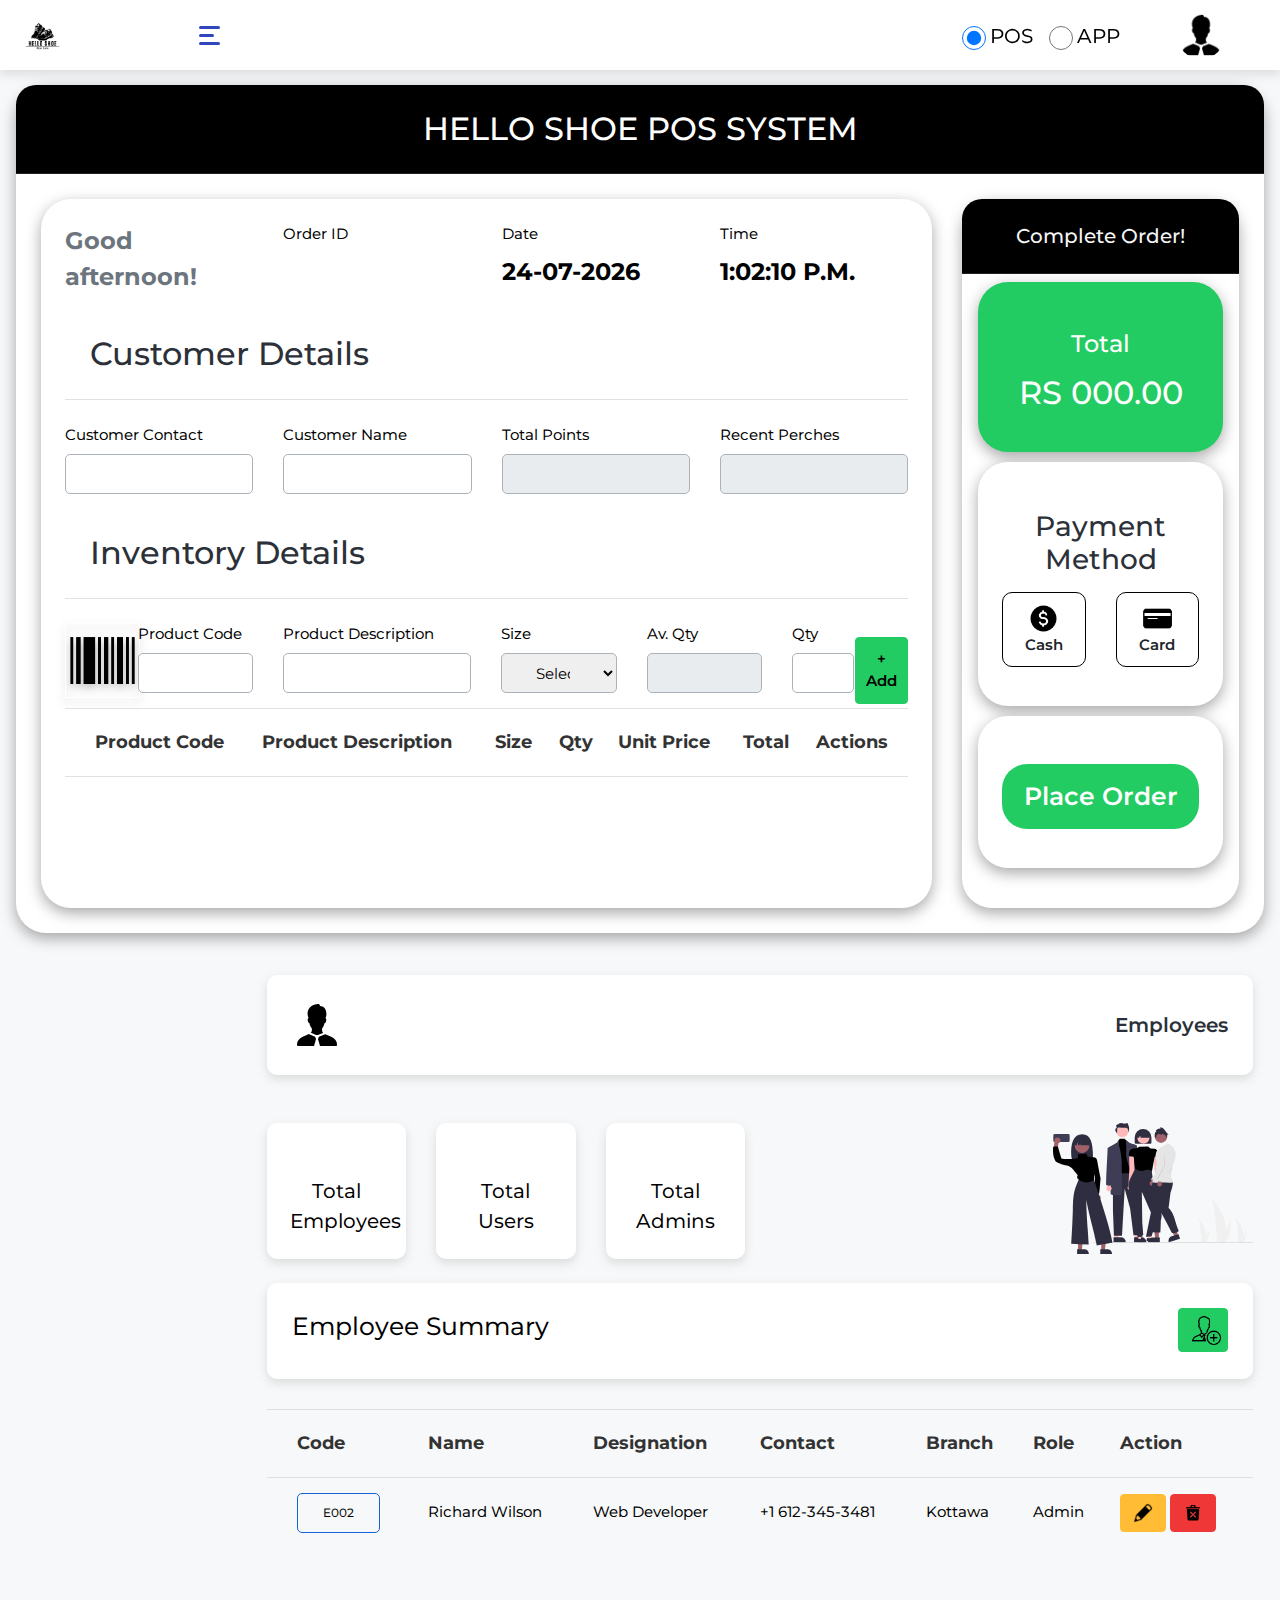
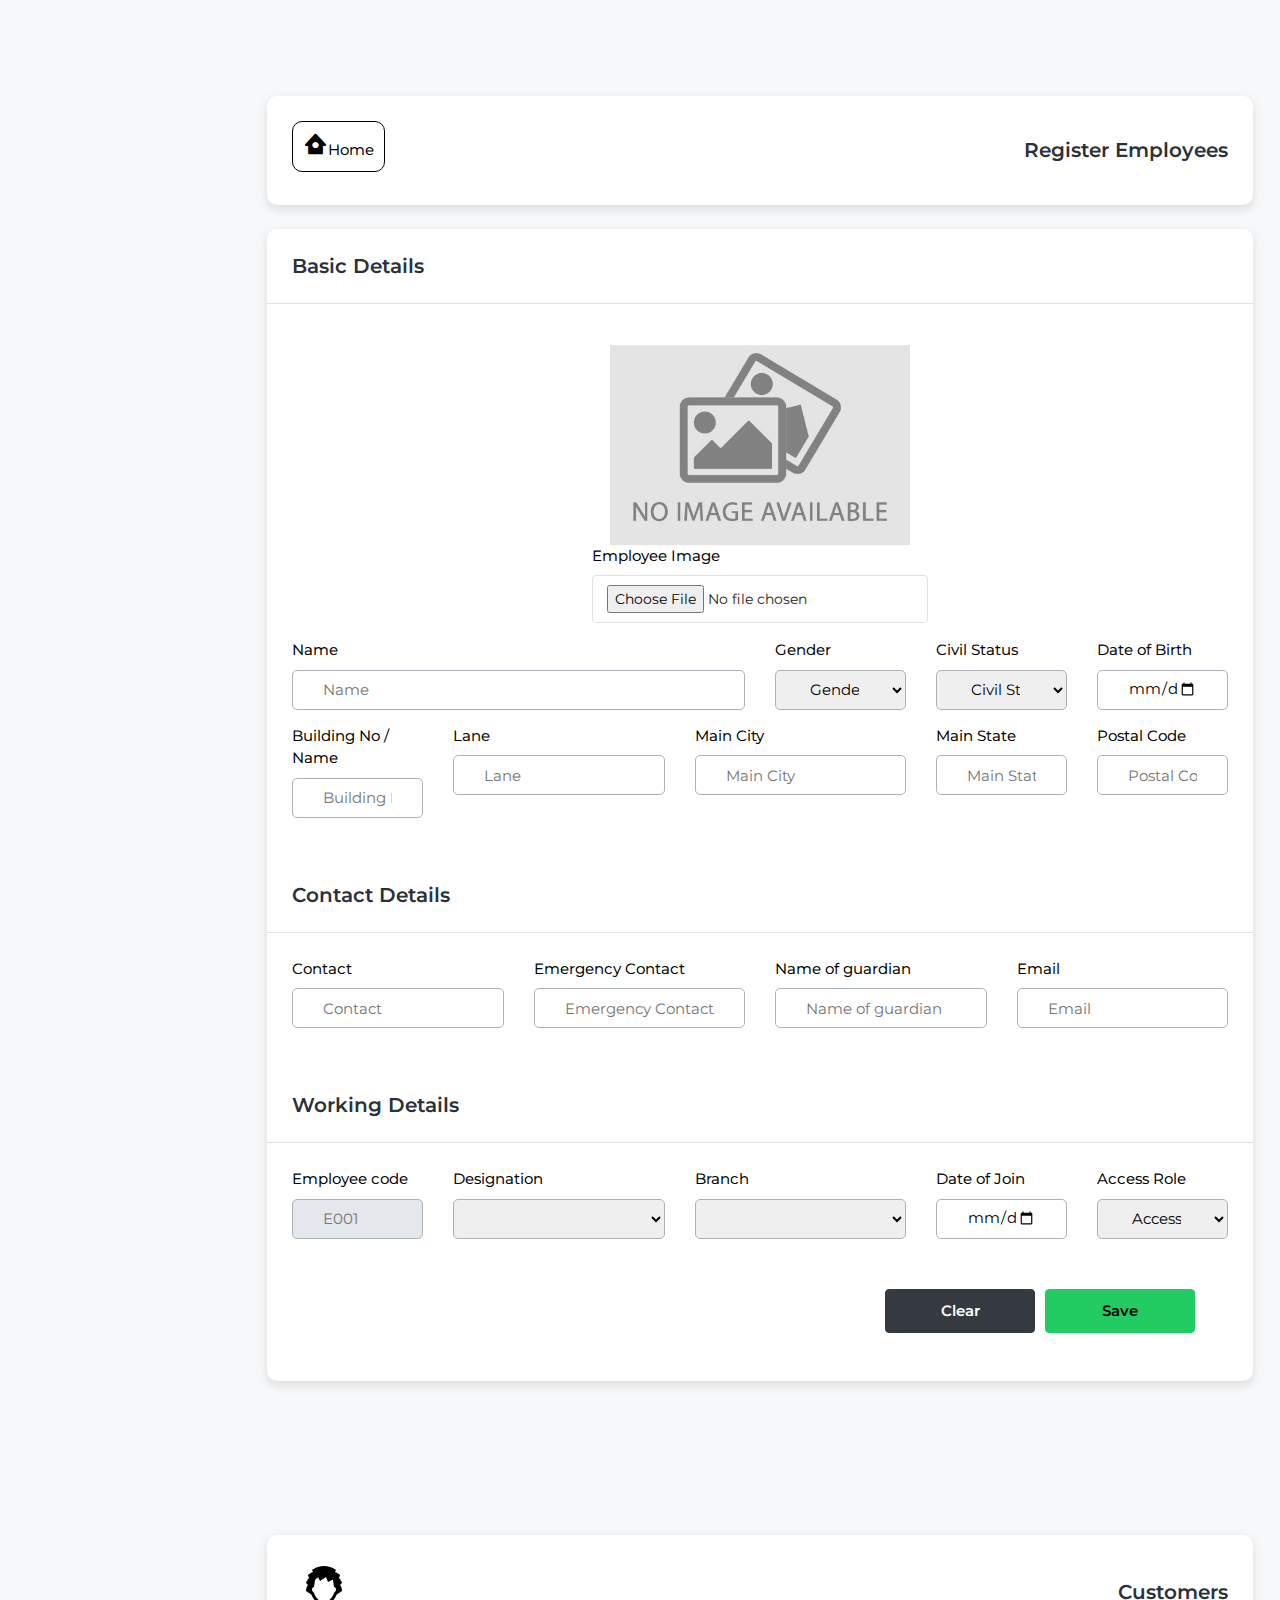
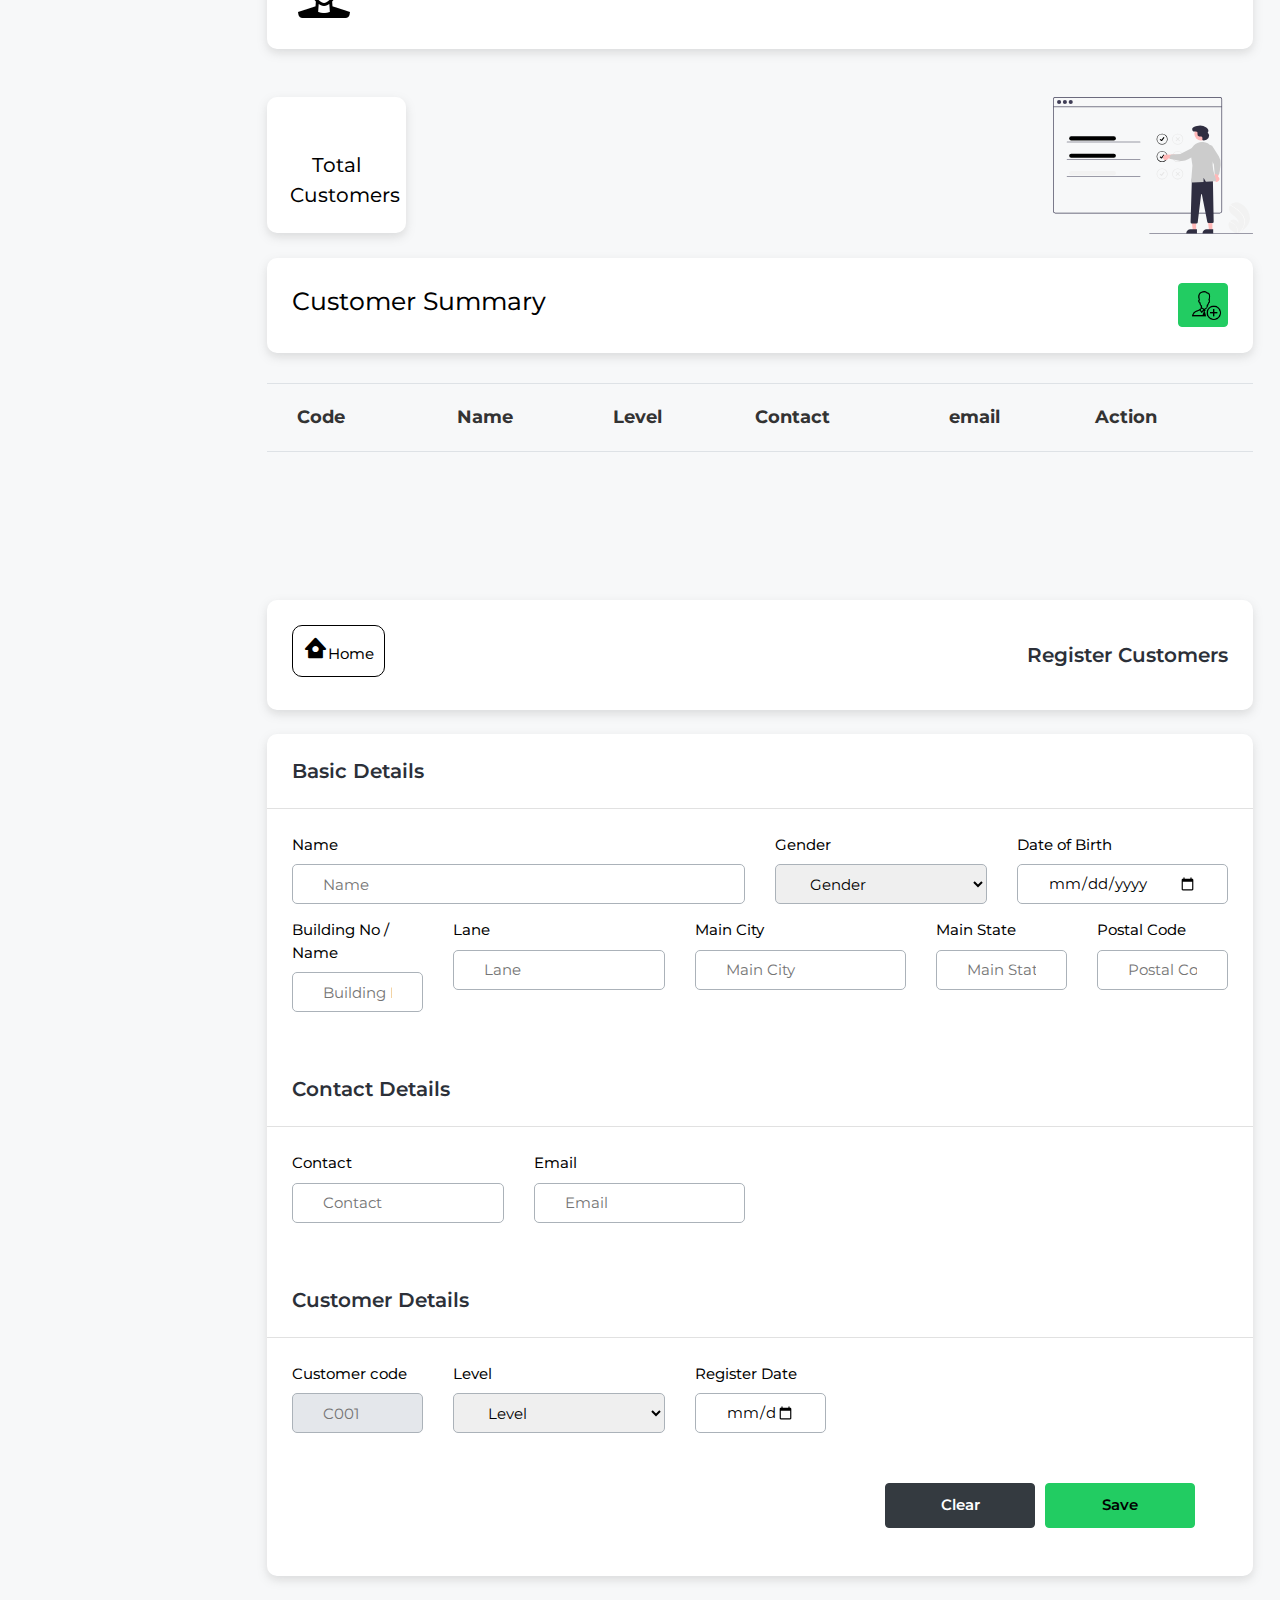
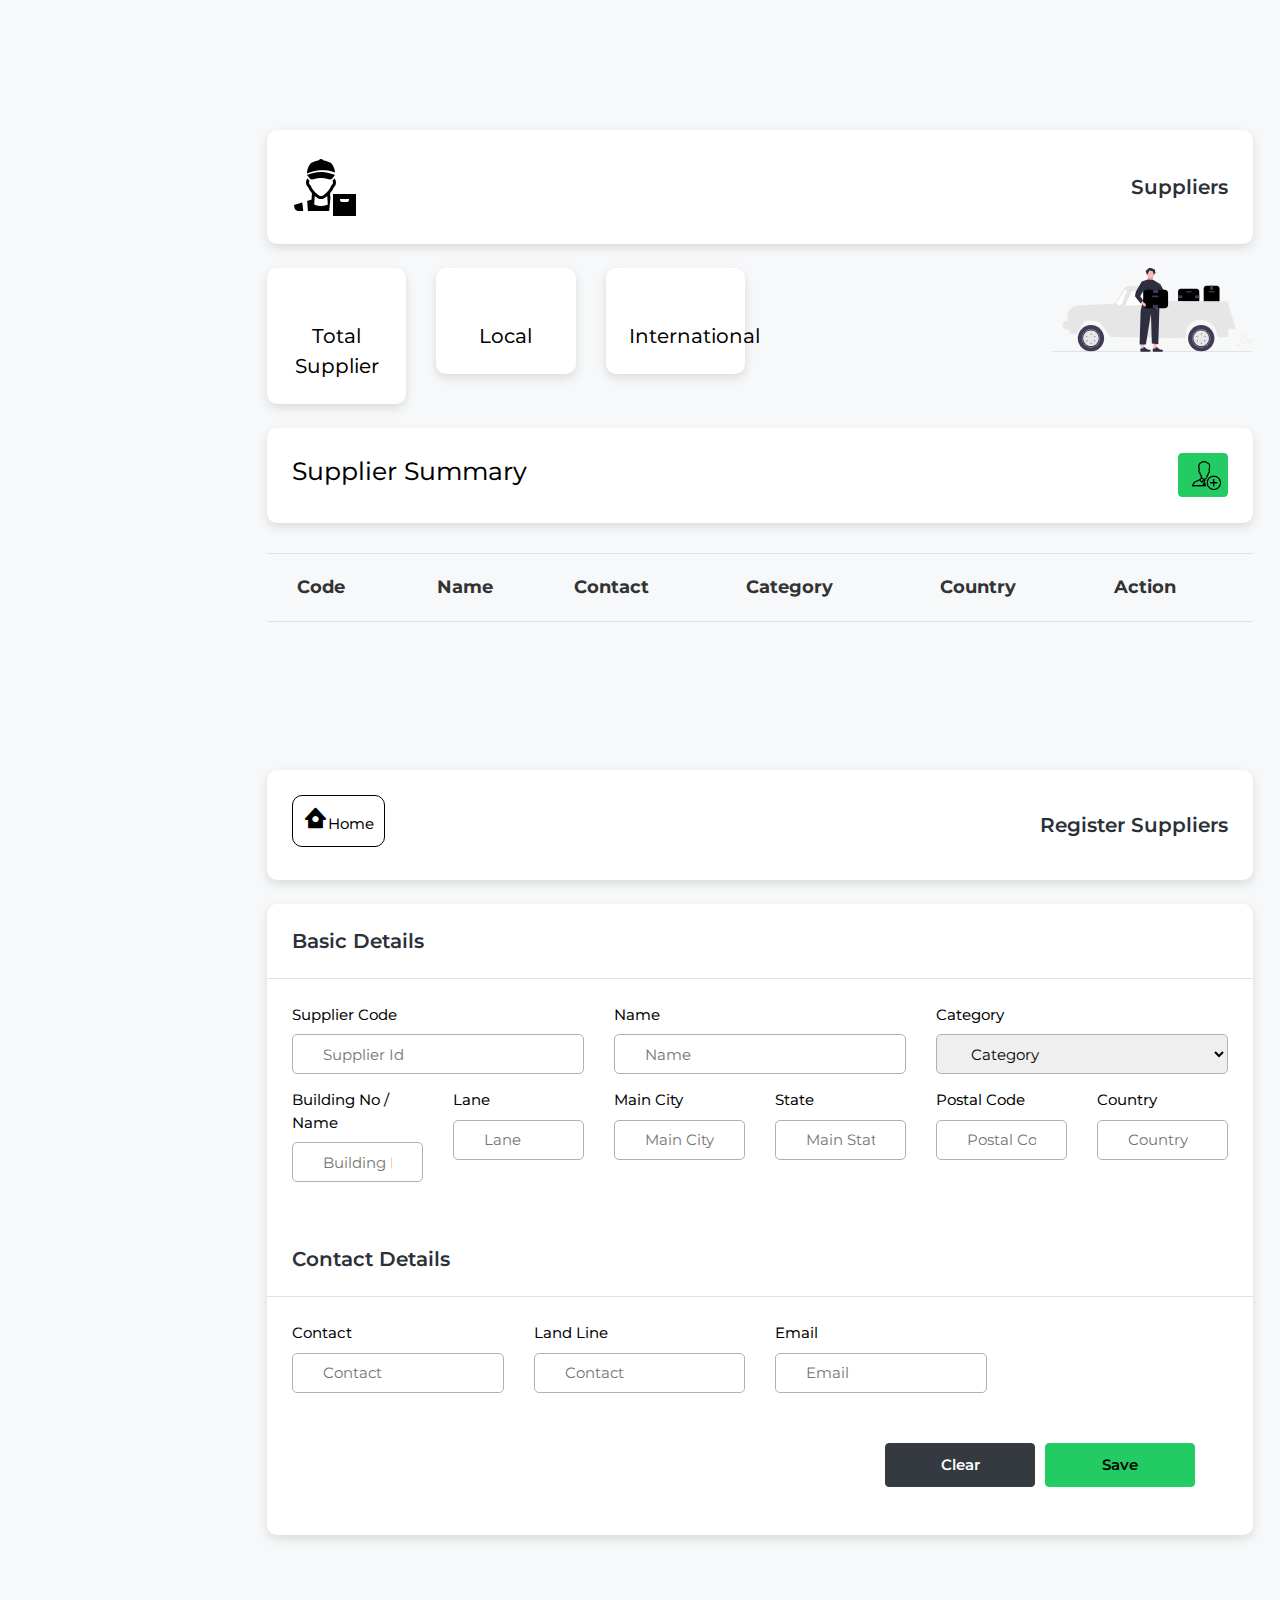
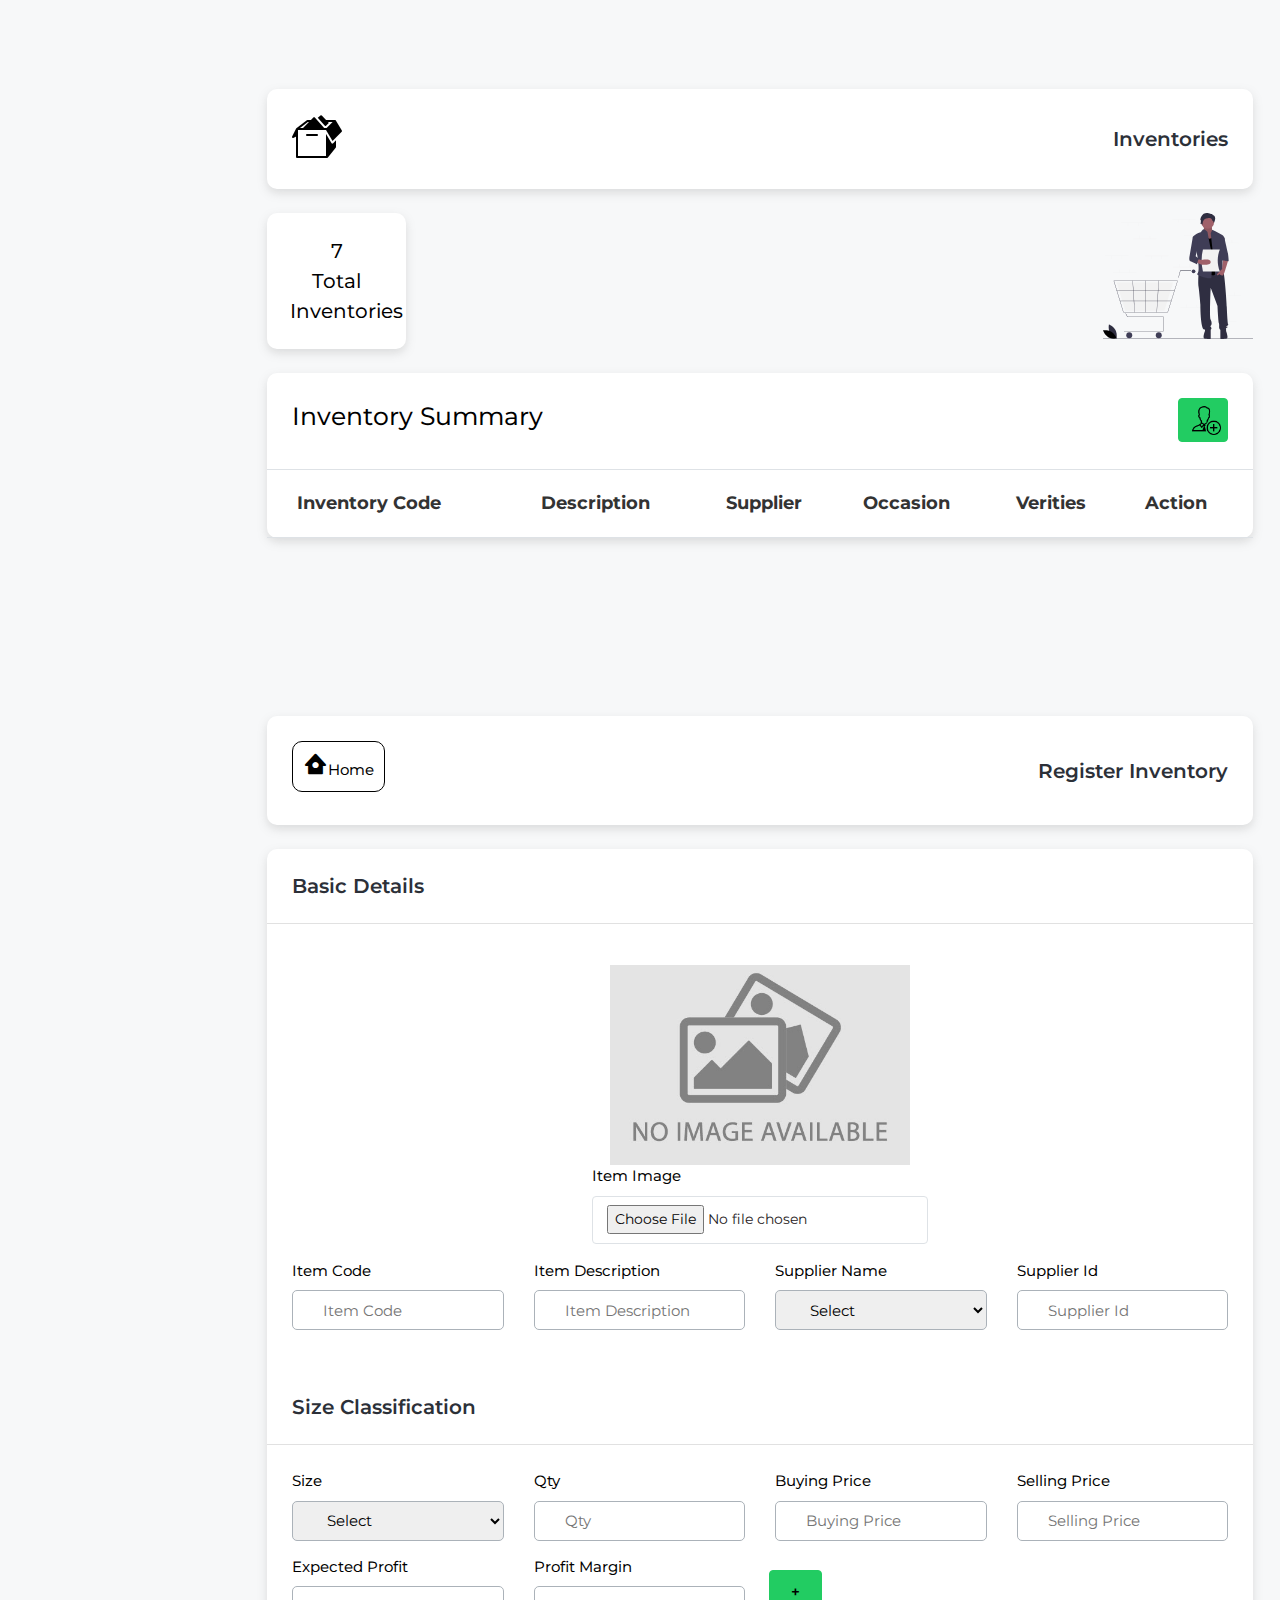
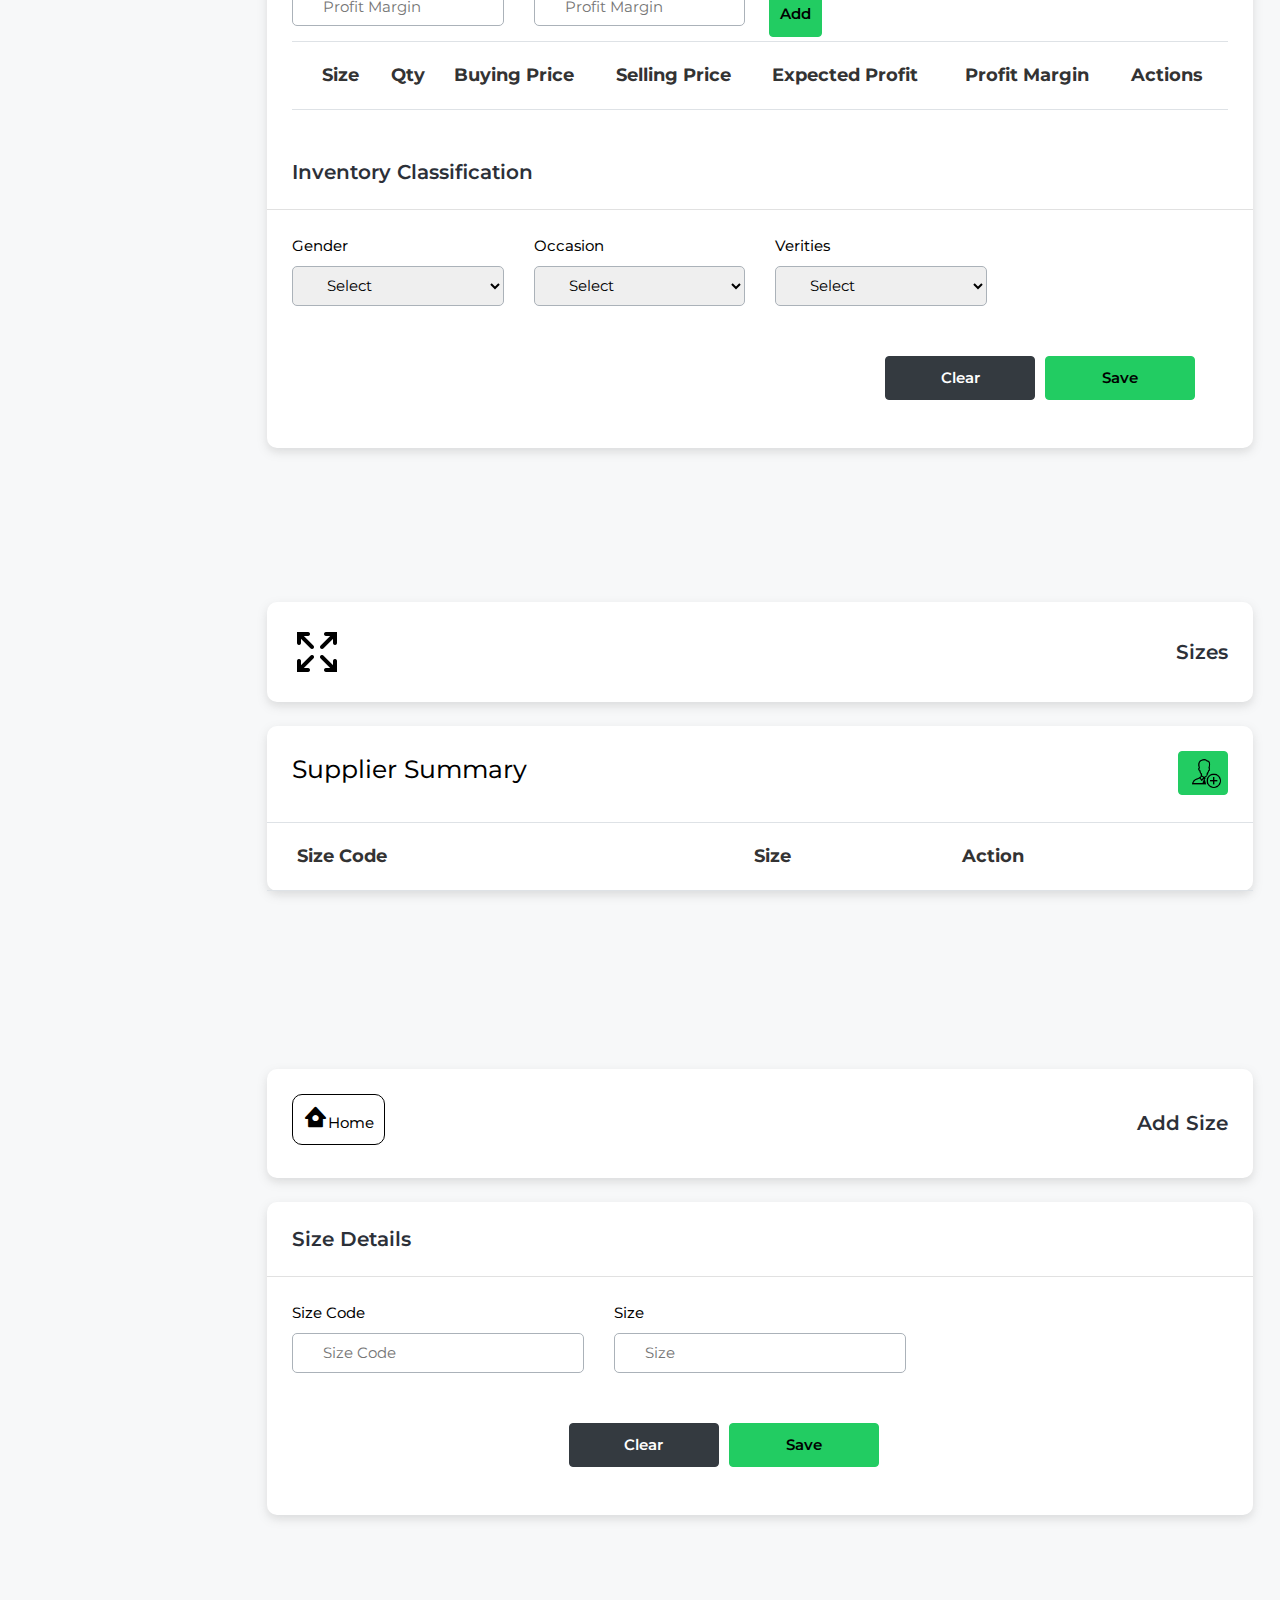
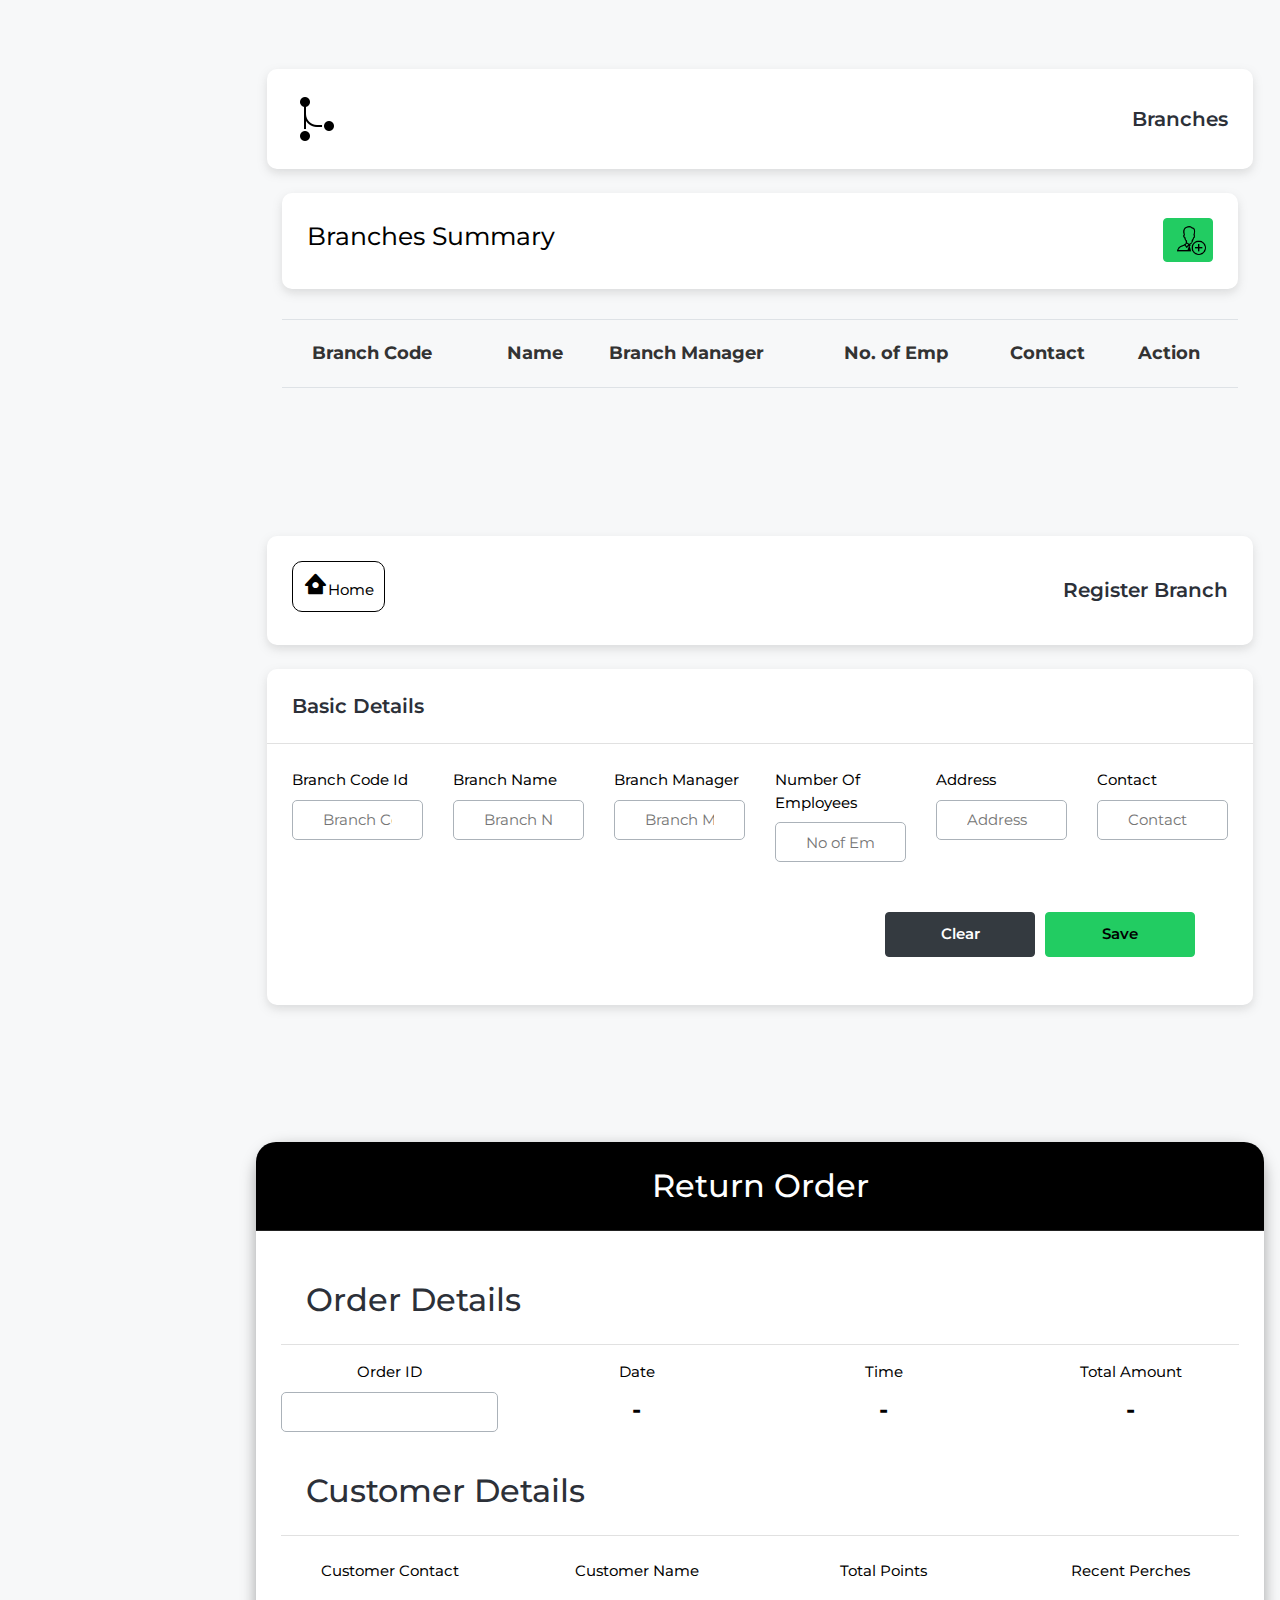
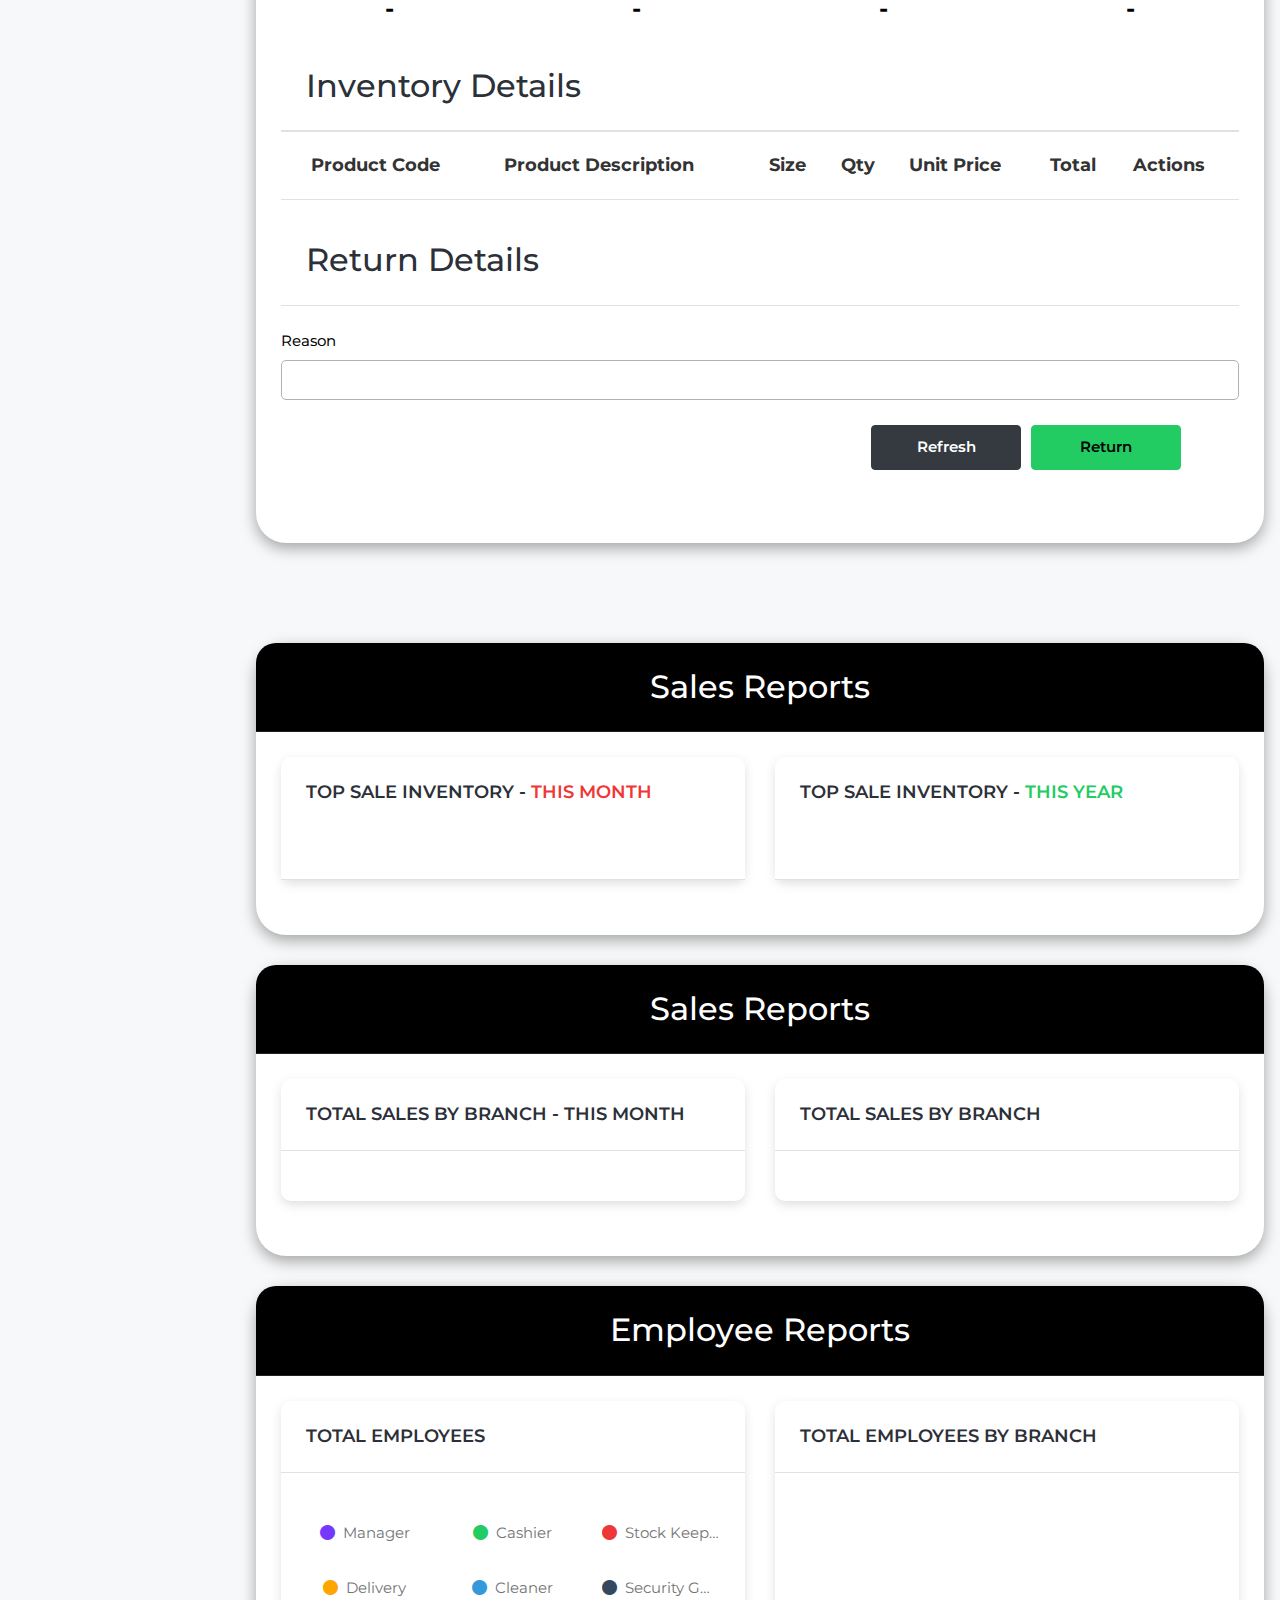
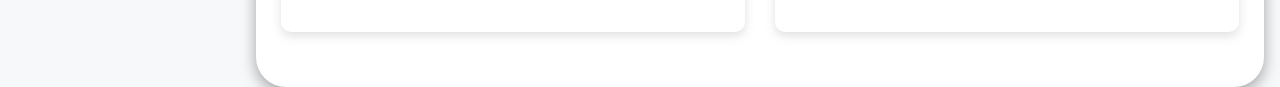
==== commit 9b9dd54a: "few changes" ====
--- a/pages/main_page.html
+++ b/pages/main_page.html
@@ -807,7 +807,7 @@
                                     <div class="form-group">
                                         <label>Access Role</label>
                                         <select class="select" id="txt-emp-role">
-                                            <option value="Select leave">Access Role</option>
+                                            <option value="Select role">Access Role</option>
                                             <option value="ADMIN">Admin</option>
                                             <option value="USER">User</option>
                                             <option value="No Access">No Access</option>
@@ -2236,6 +2236,7 @@
 <script src="../pages/js/return-page.js"></script>
 <script src="../pages/js/report-page.js"></script>
 <script src="../pages/js/dashboard-page.js"></script>
+<script src="../util/regex.js"></script>
 
 
 <script src="https://cdn.jsdelivr.net/npm/sweetalert2@11"></script>
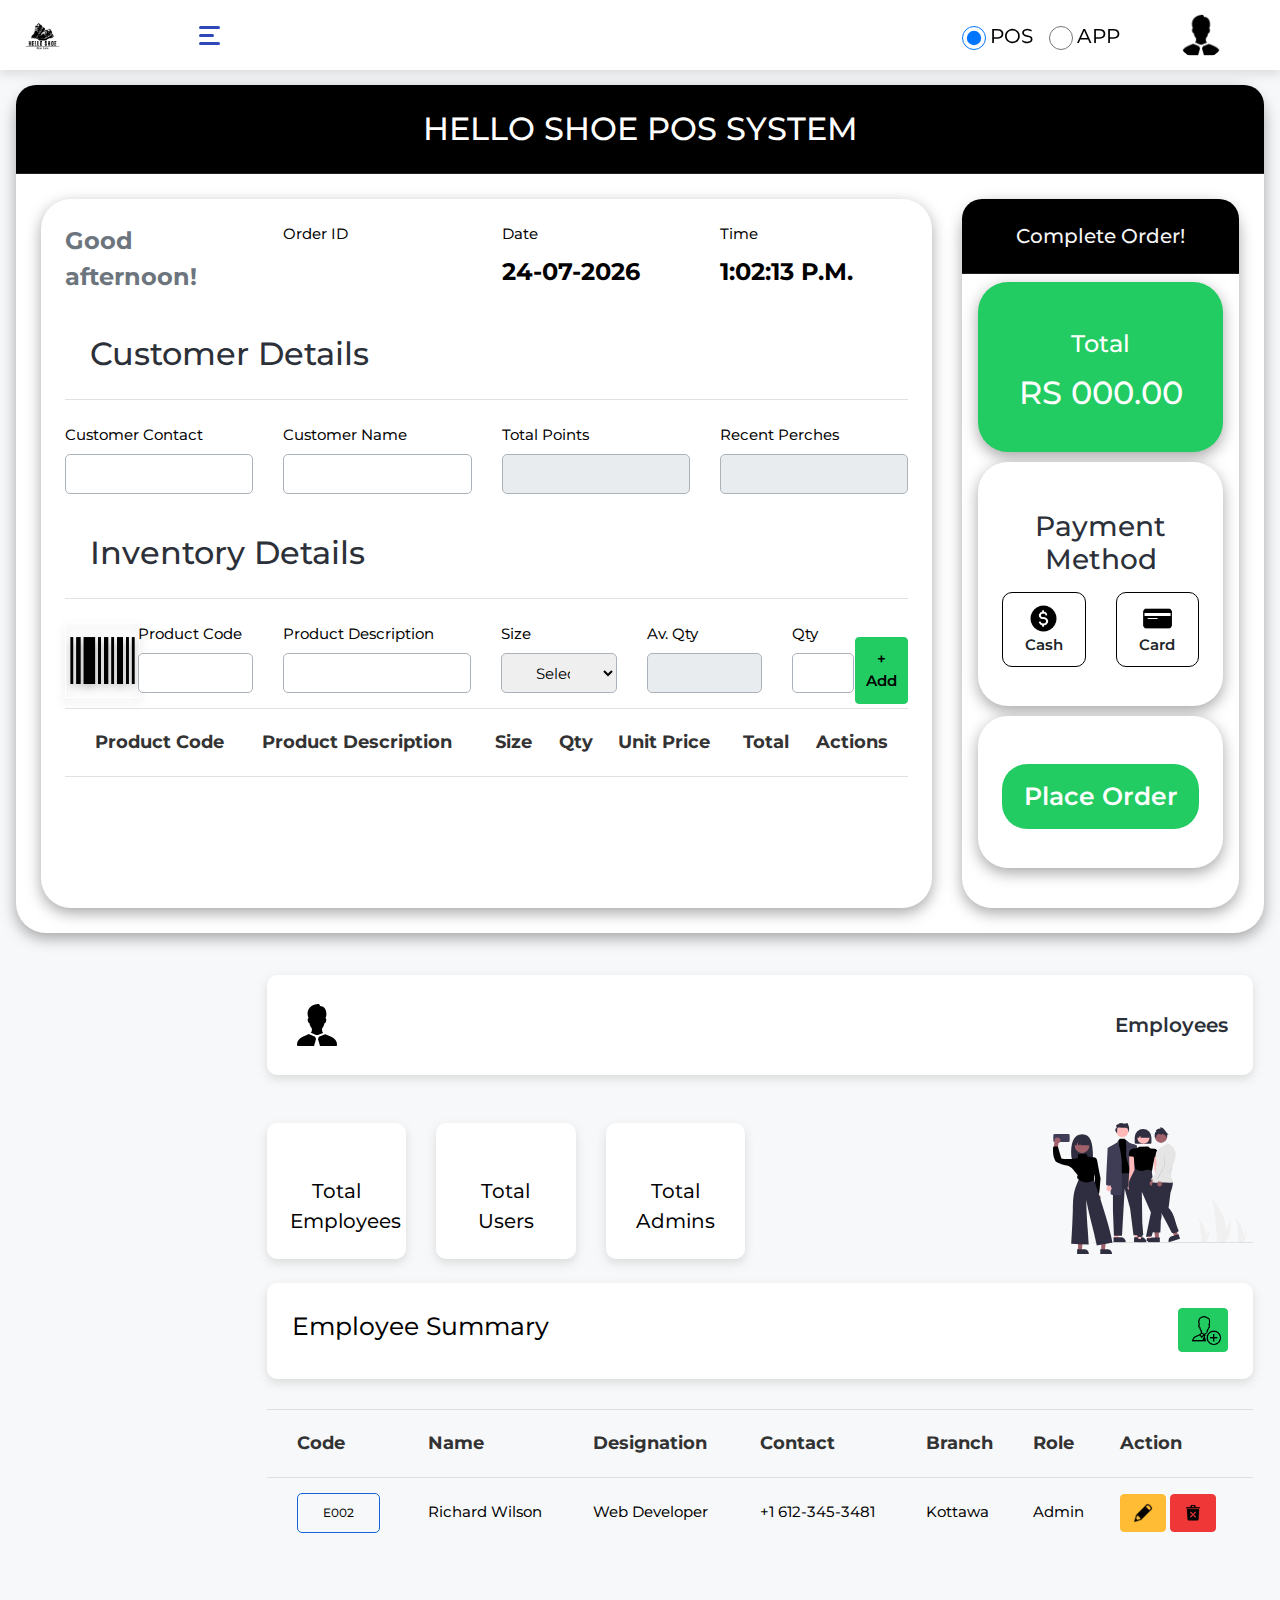
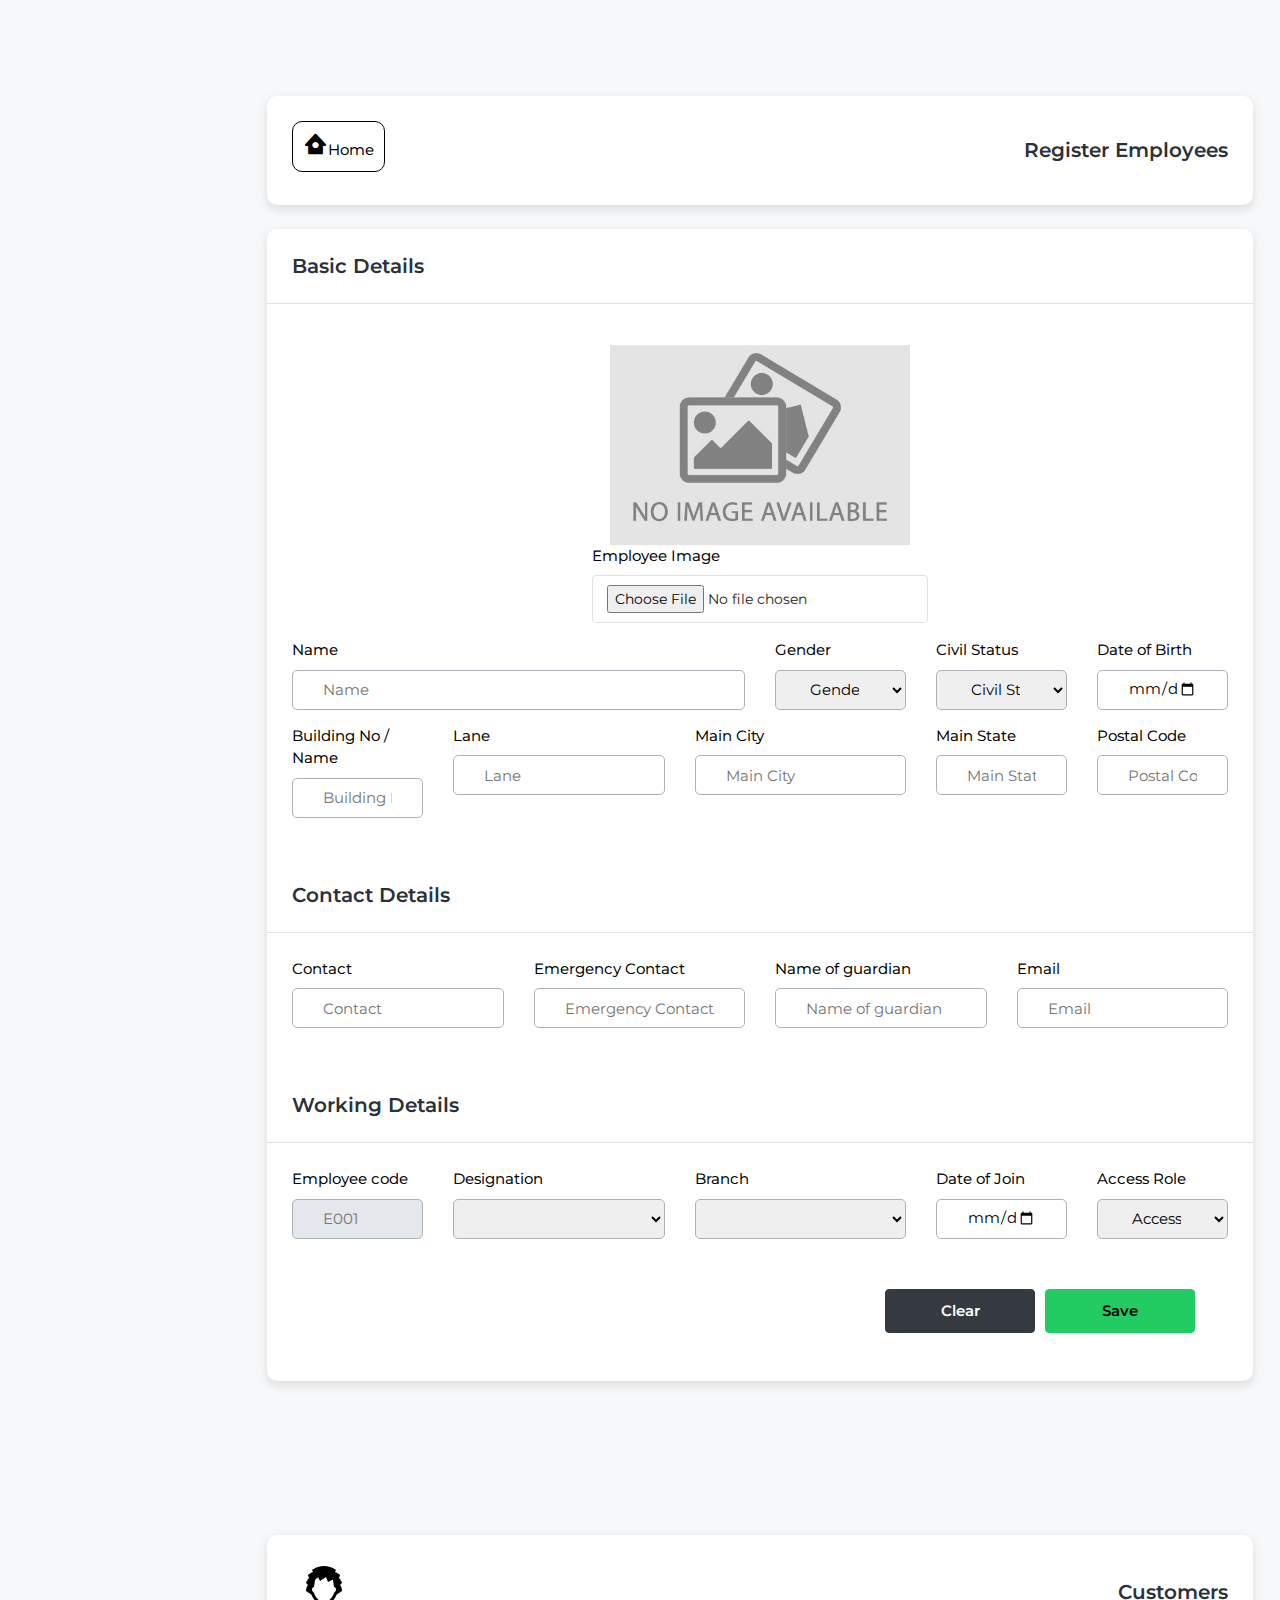
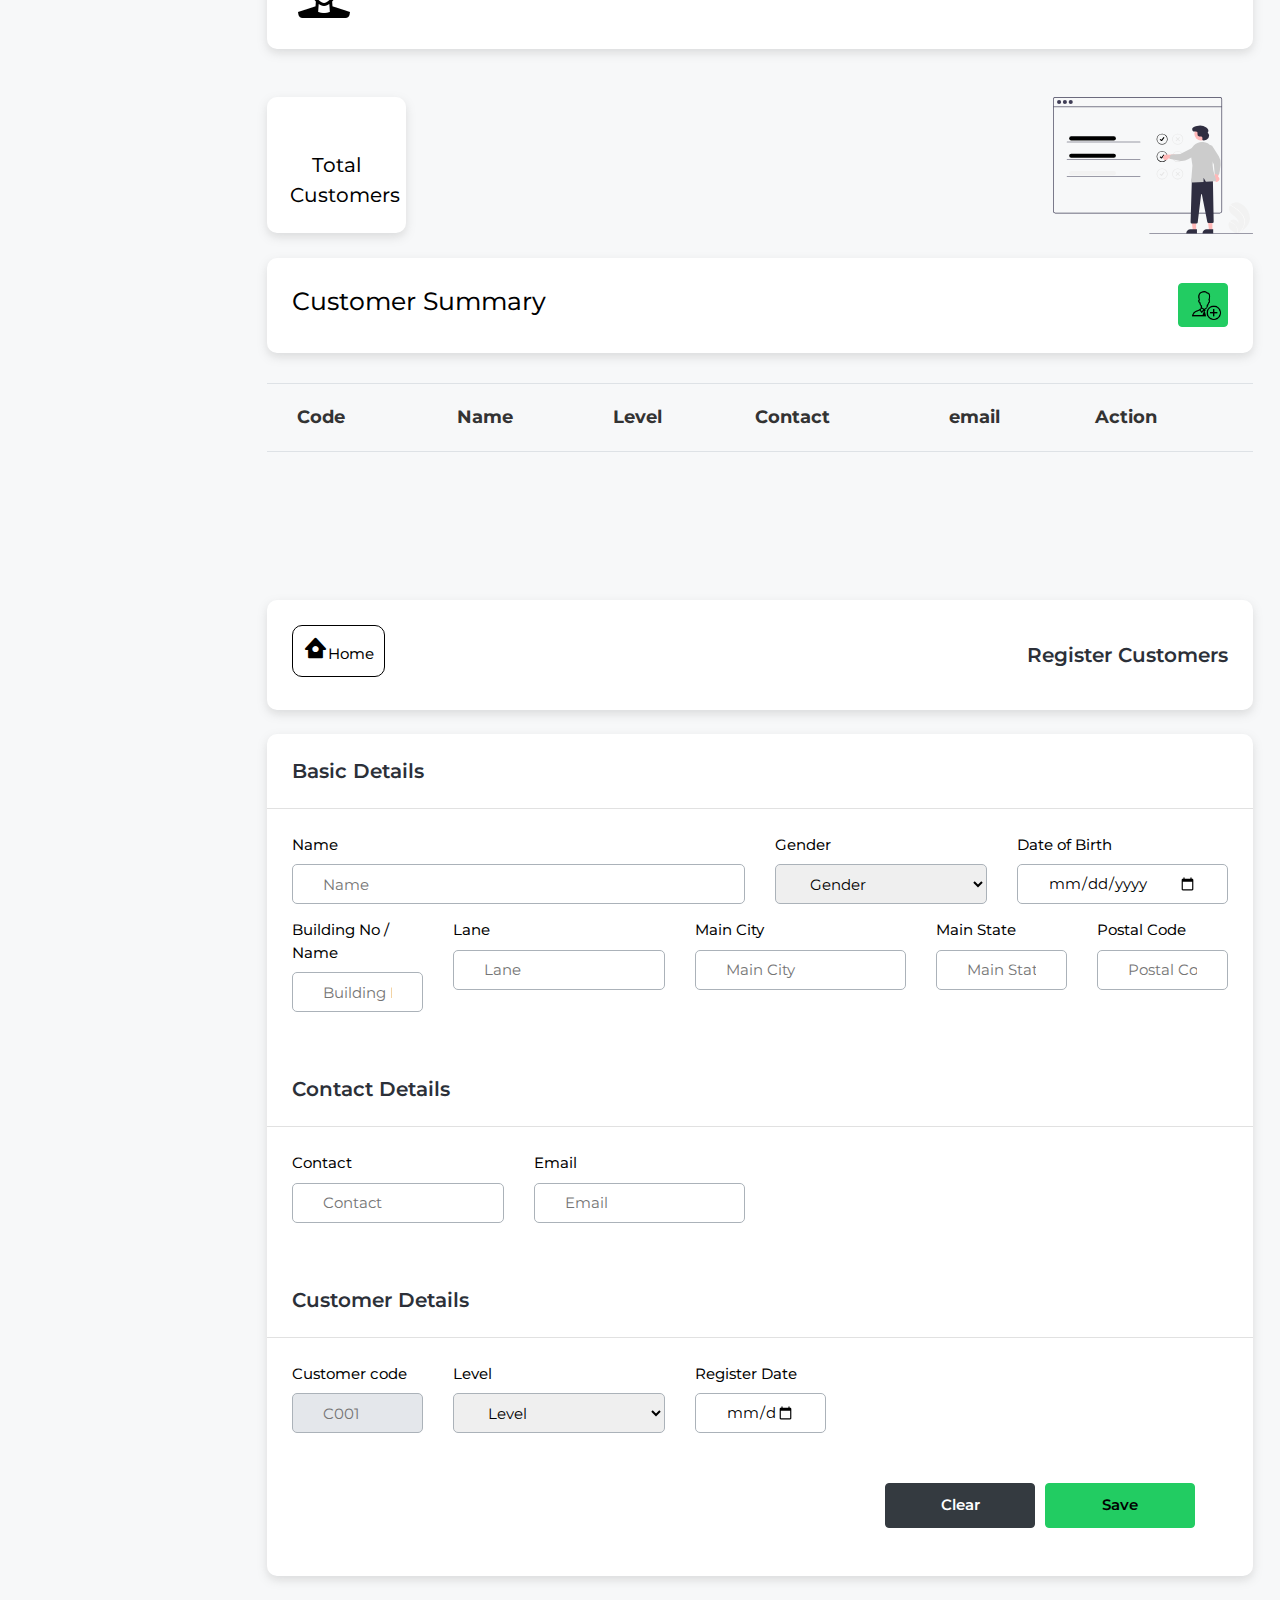
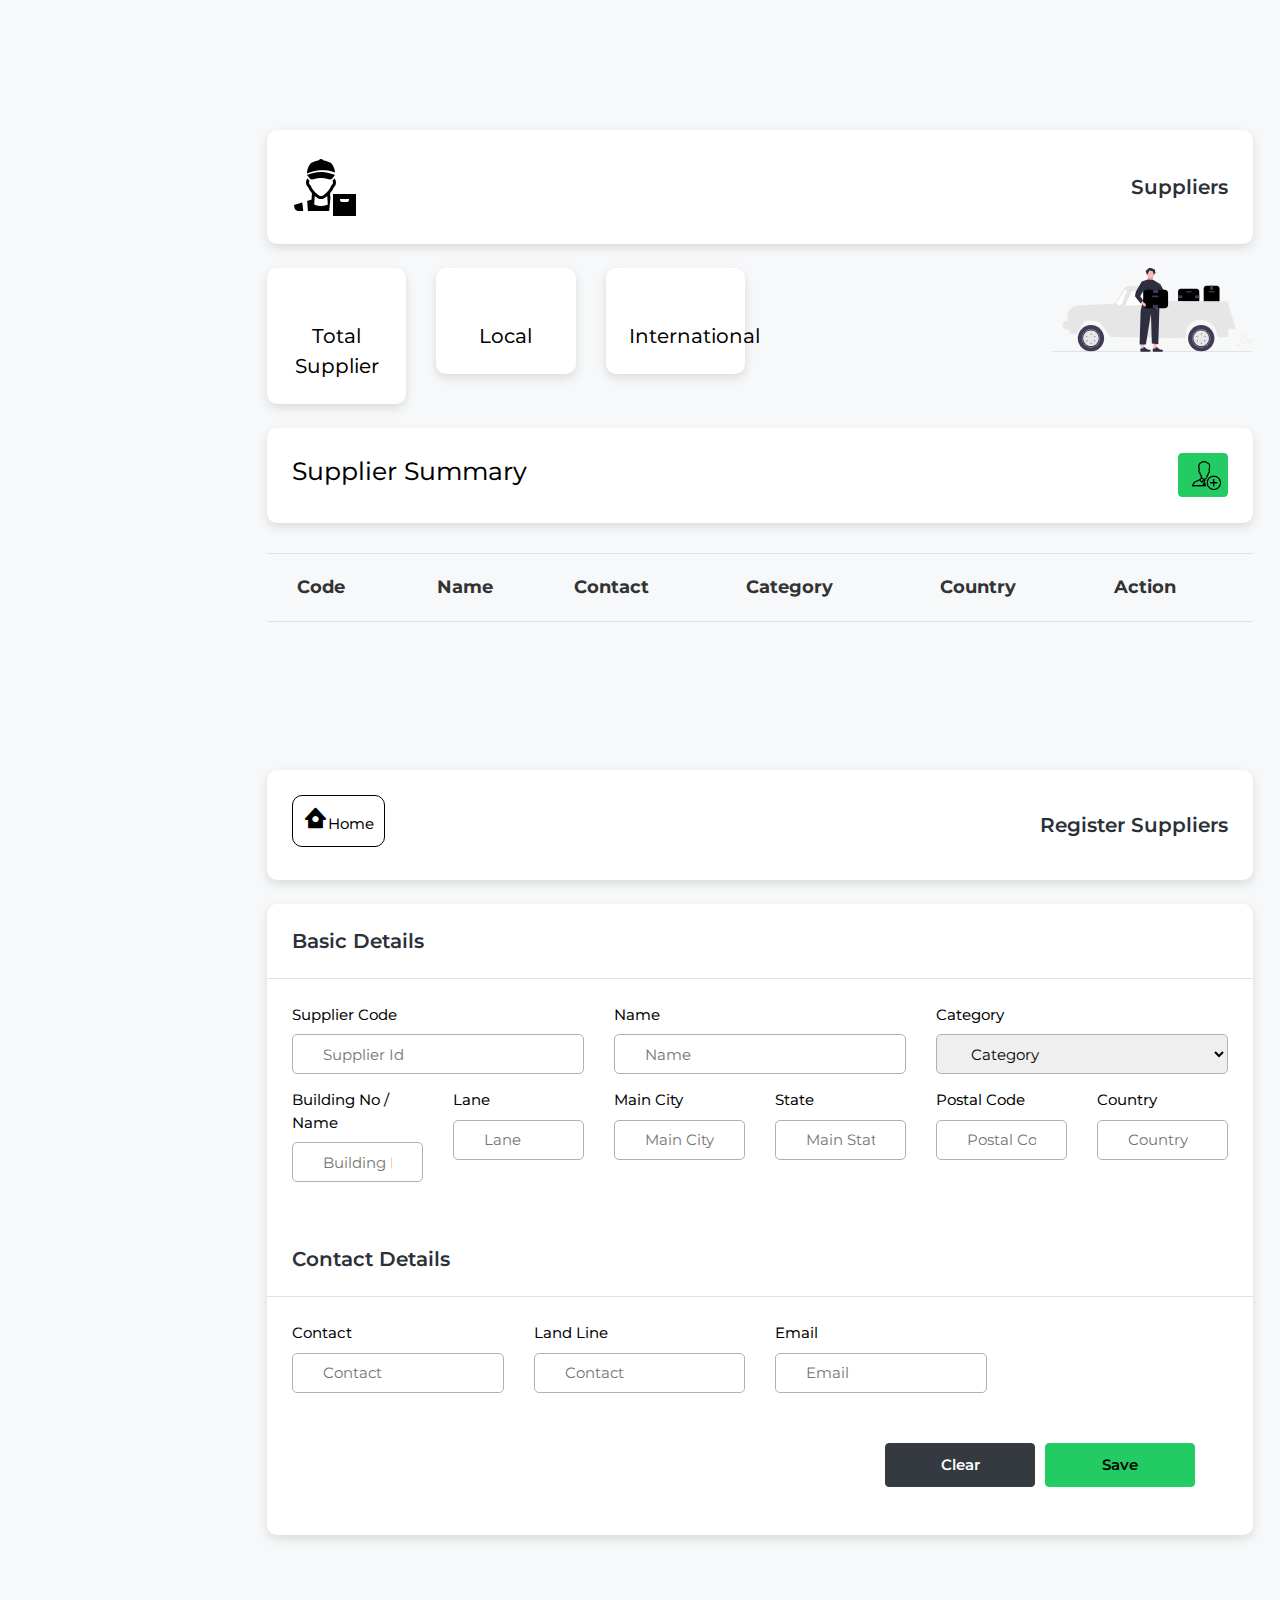
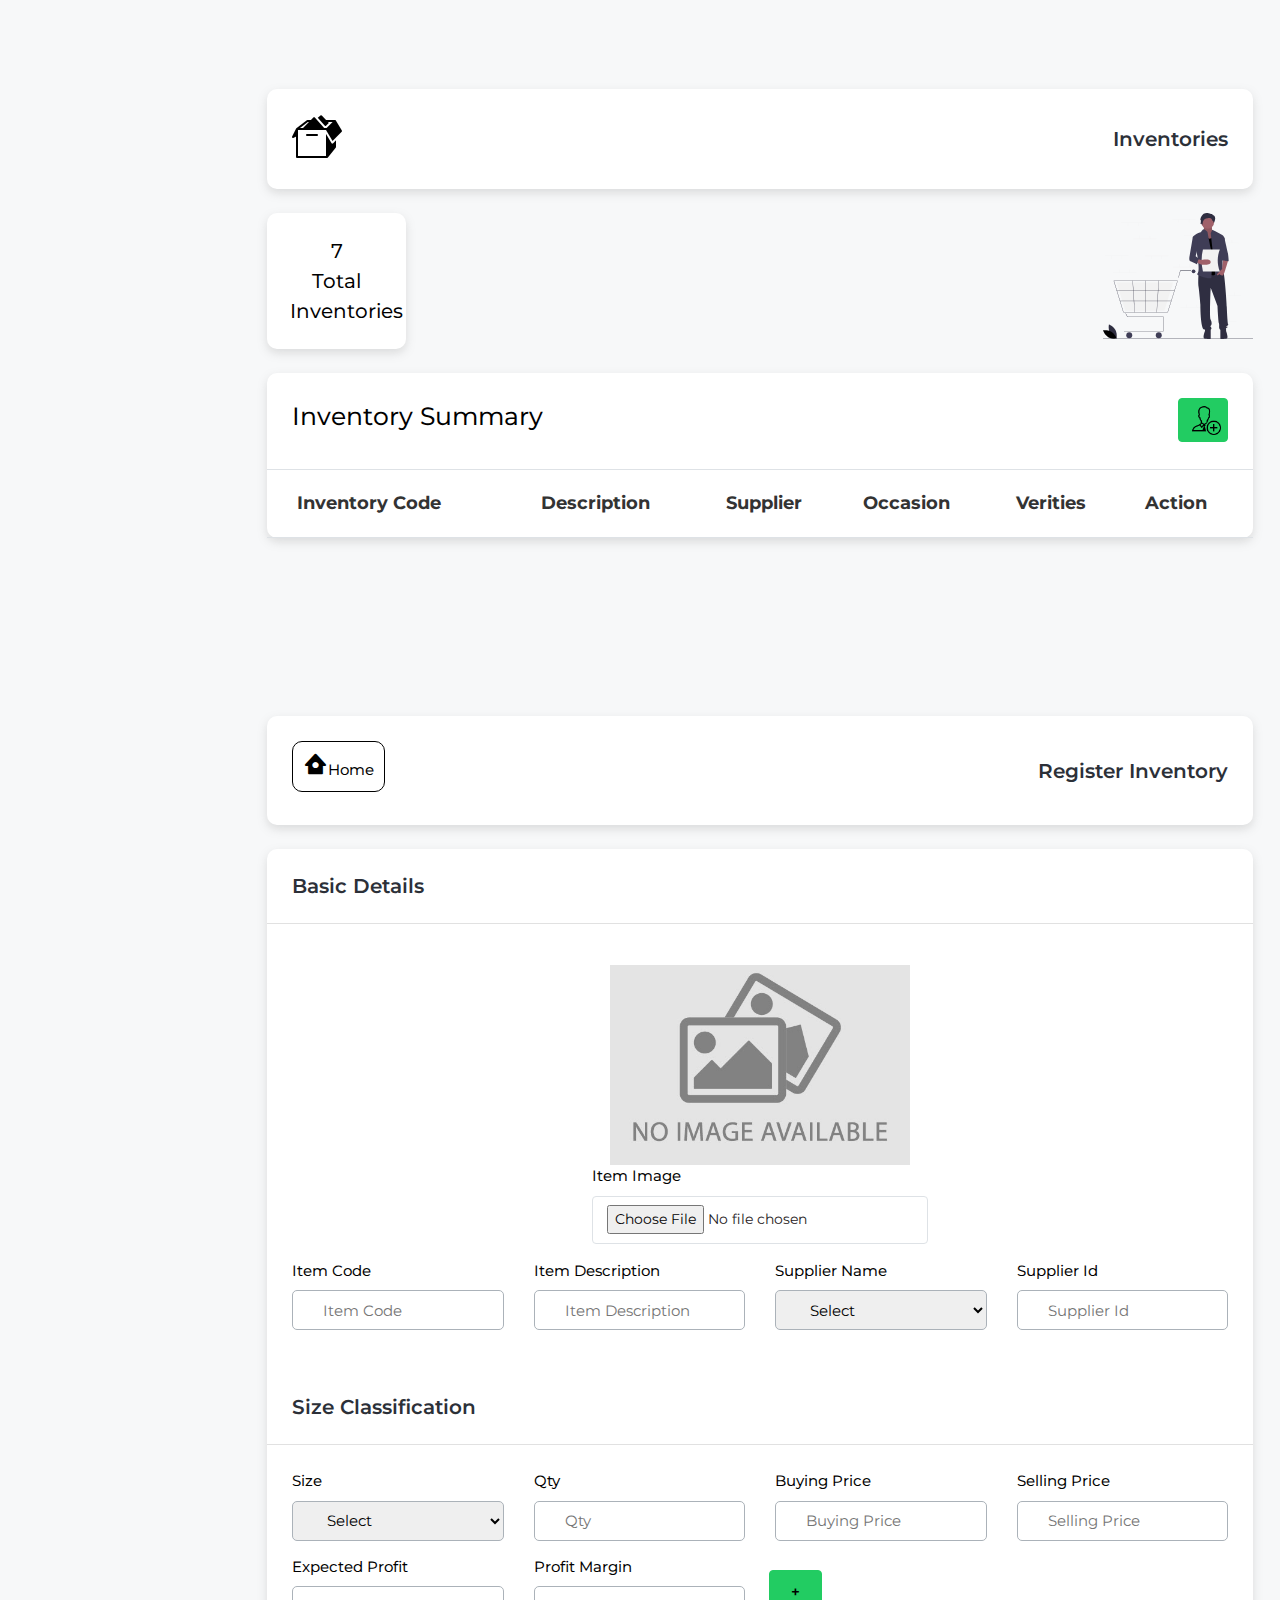
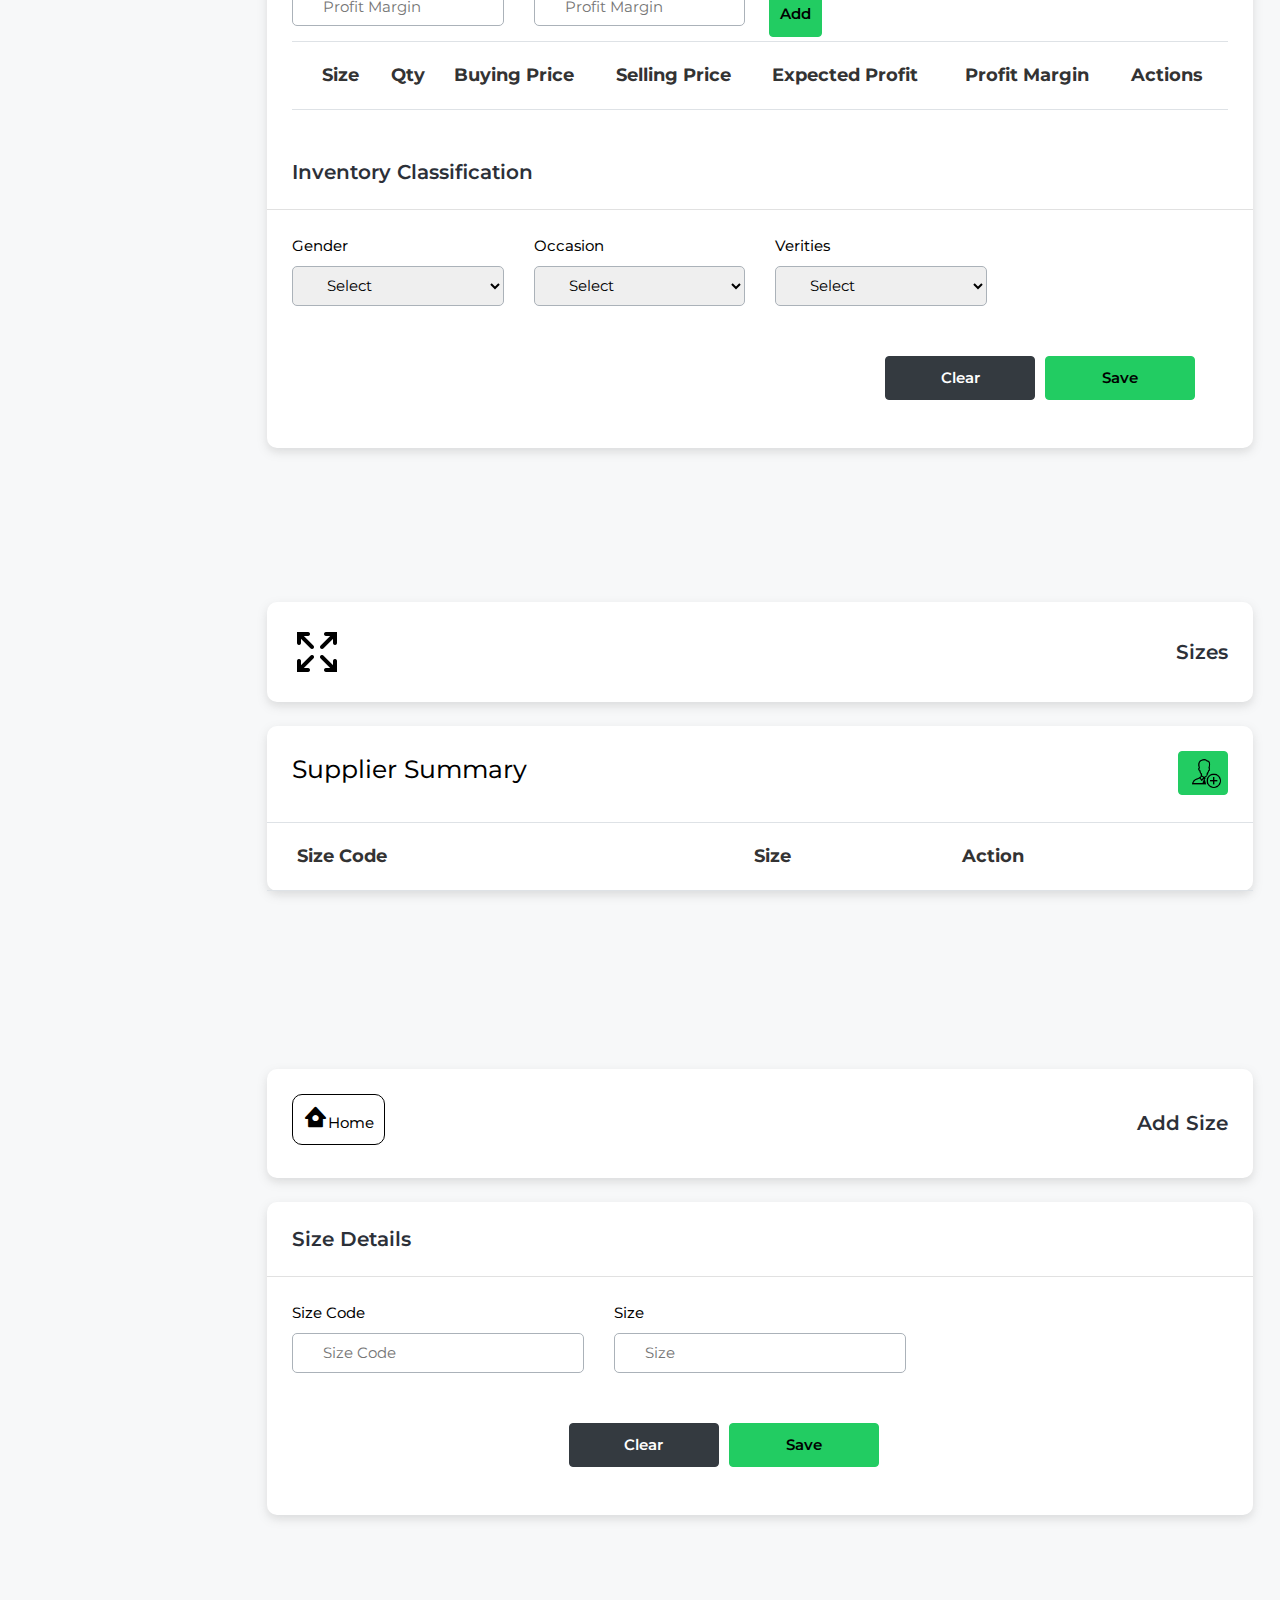
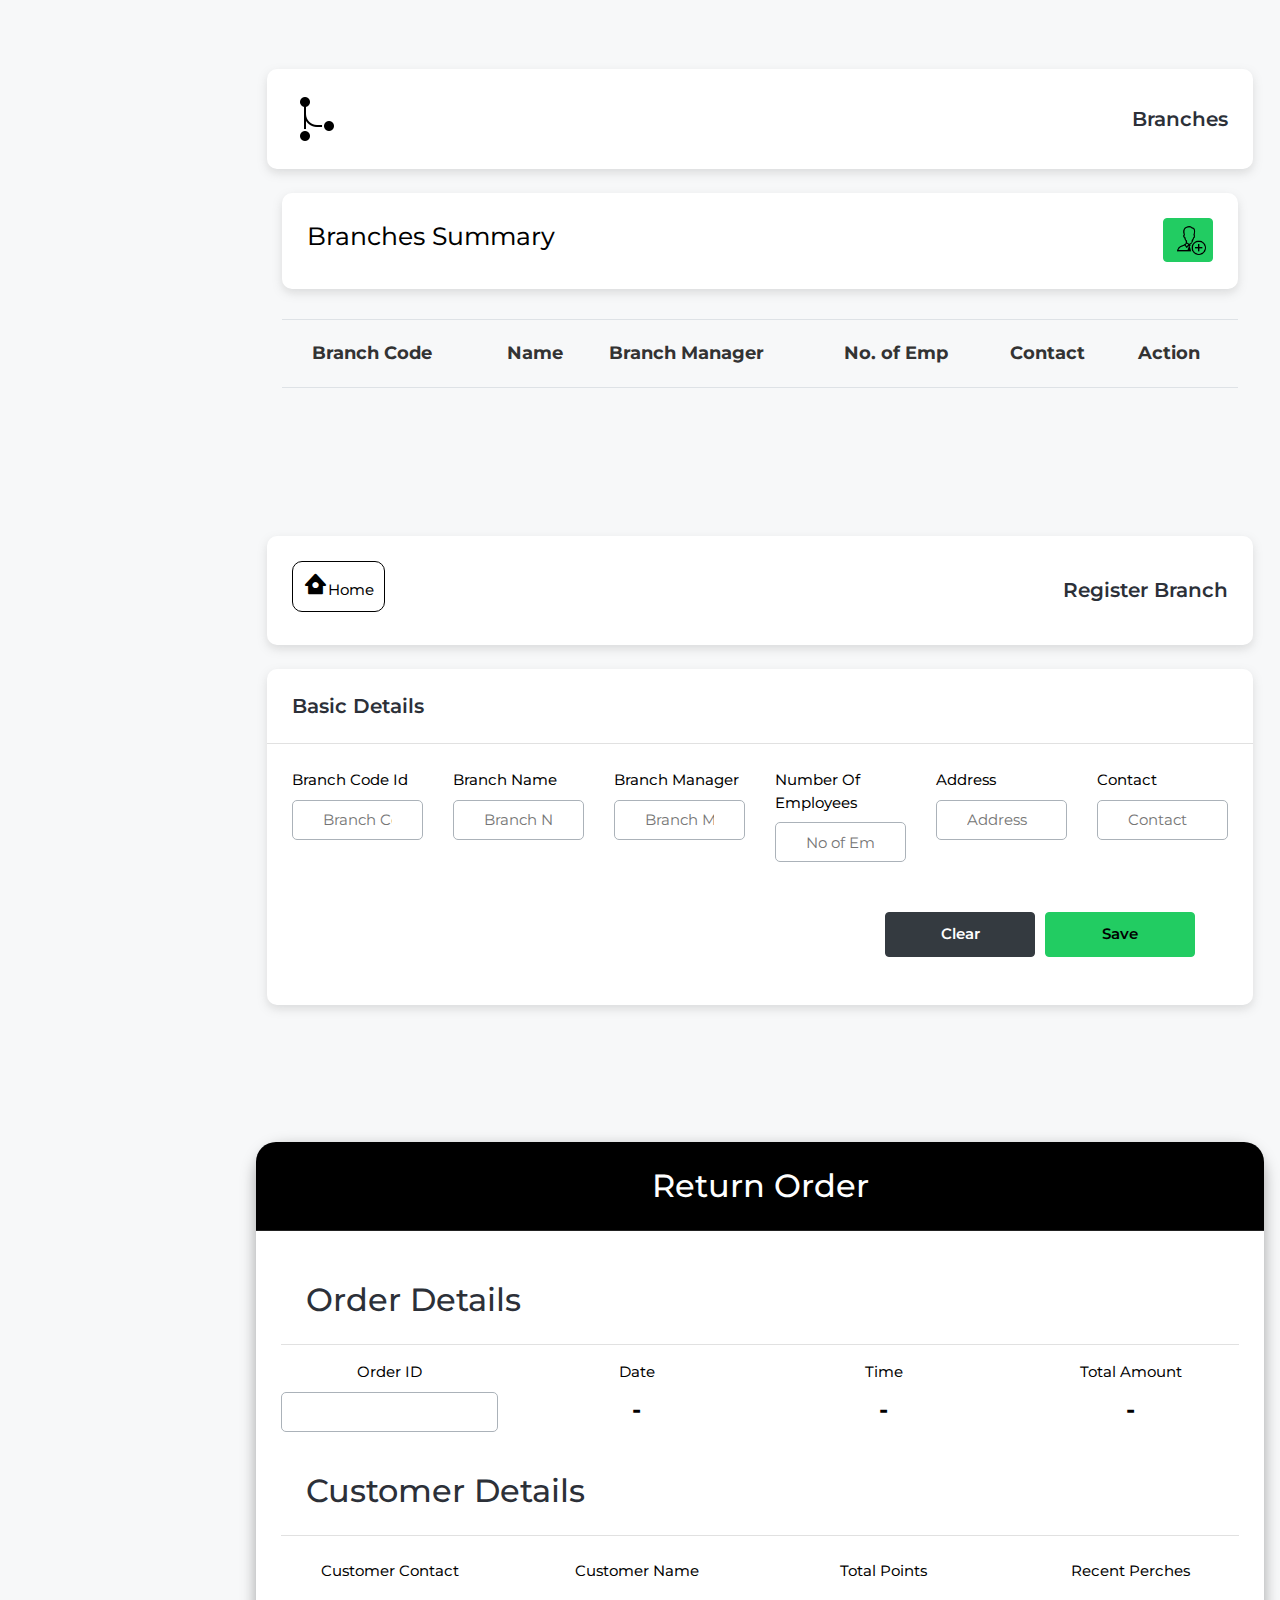
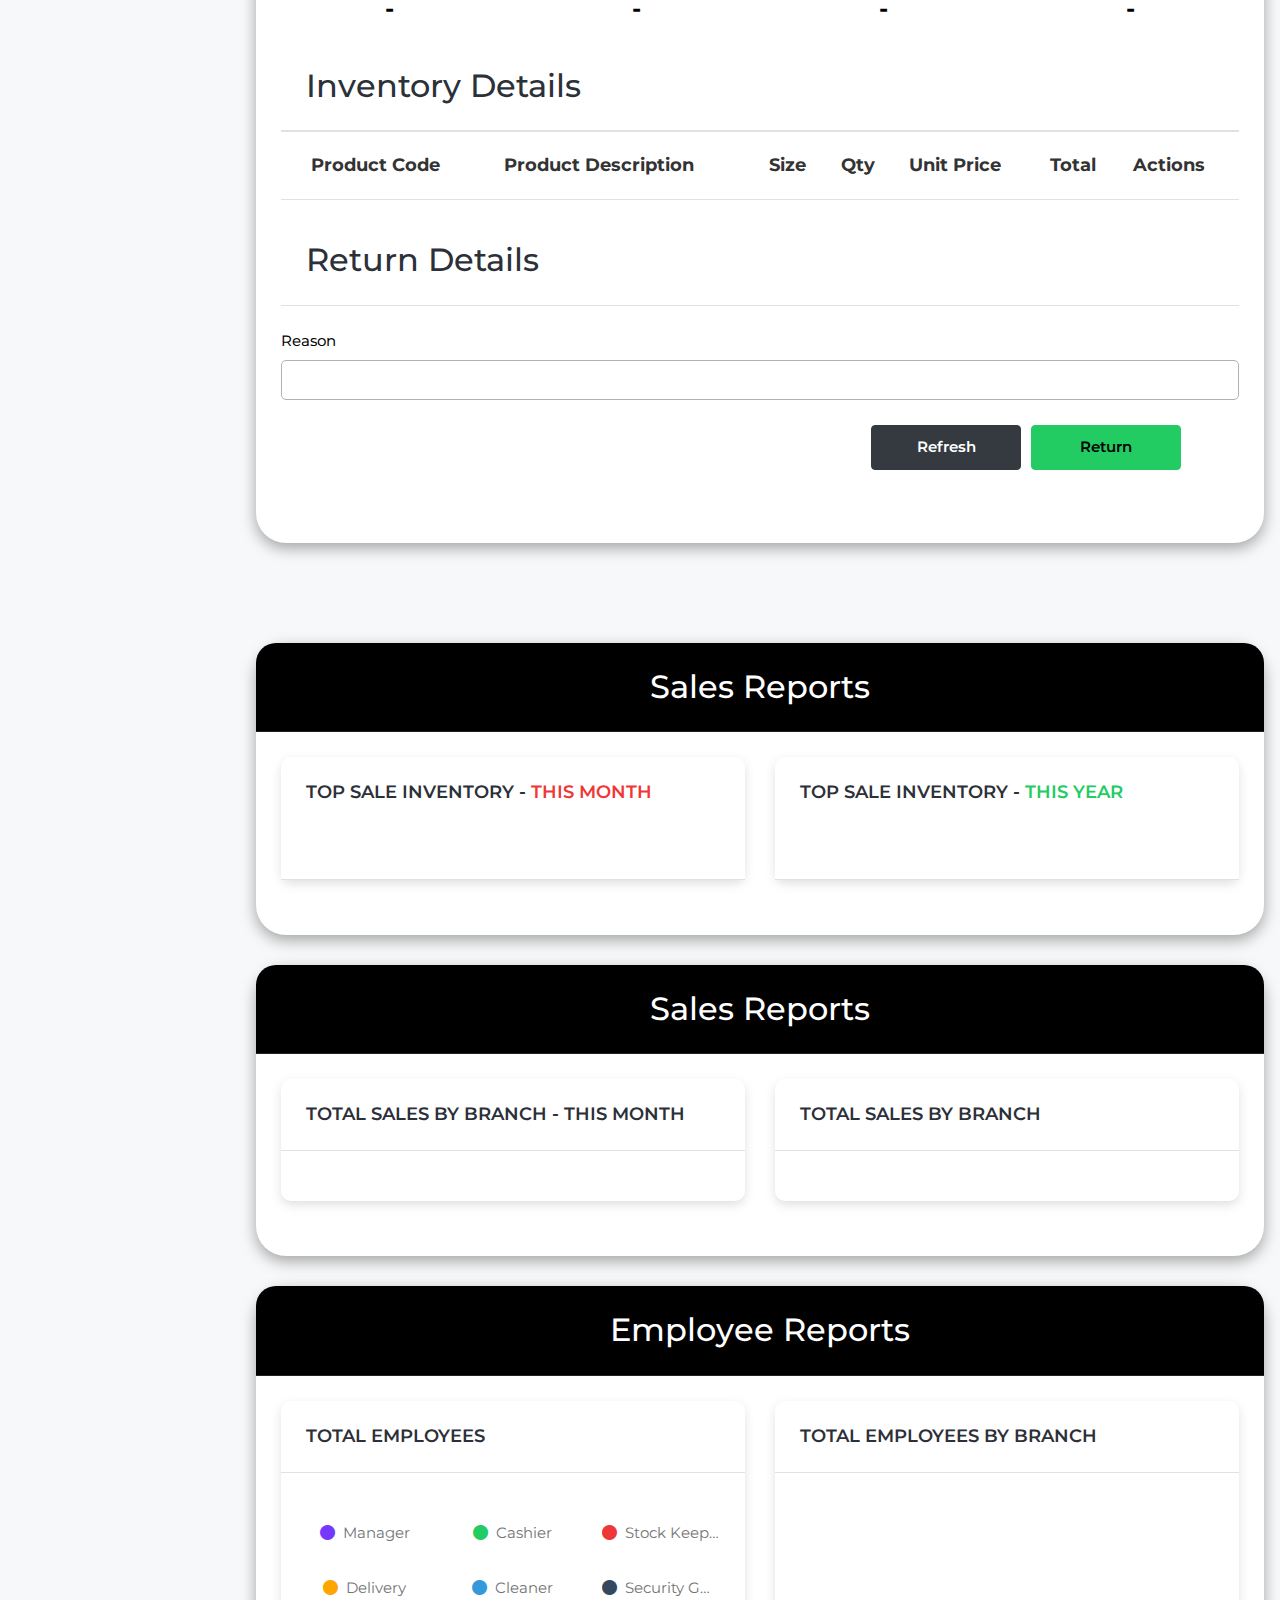
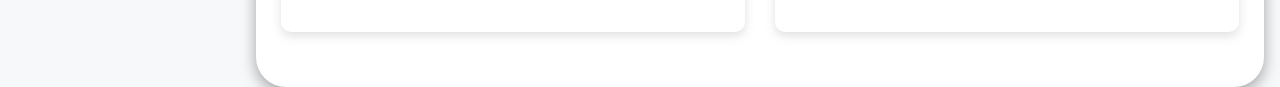
==== commit 6c943272: "few changes" ====
--- a/pages/main_page.html
+++ b/pages/main_page.html
@@ -208,7 +208,7 @@
                                     </div>
                                 </div>
 
-                                <di class="col-xl-1 col-sm-12 col-12 invent-size-class">
+                                <di class="col-xl-1 col-sm-12 col-12">
                                     <div class="d-flex align-items-center justify-content-center"
                                          style="height: 100%;">
                                         <button class="btn btn-success btn-operations"
@@ -644,7 +644,7 @@
                                     <div class="form-group">
                                         <label>Gender</label>
                                         <select class="select" id="txt-emp-gender">
-                                            <option value="Select gender">Gender</option>
+                                            <option value="">Gender</option>
                                             <option value="MALE">Male</option>
                                             <option value="FEMALE">Female</option>
                                         </select>
@@ -807,7 +807,7 @@
                                     <div class="form-group">
                                         <label>Access Role</label>
                                         <select class="select" id="txt-emp-role">
-                                            <option value="Select role">Access Role</option>
+                                            <option value="">Access Role</option>
                                             <option value="ADMIN">Admin</option>
                                             <option value="USER">User</option>
                                             <option value="No Access">No Access</option>
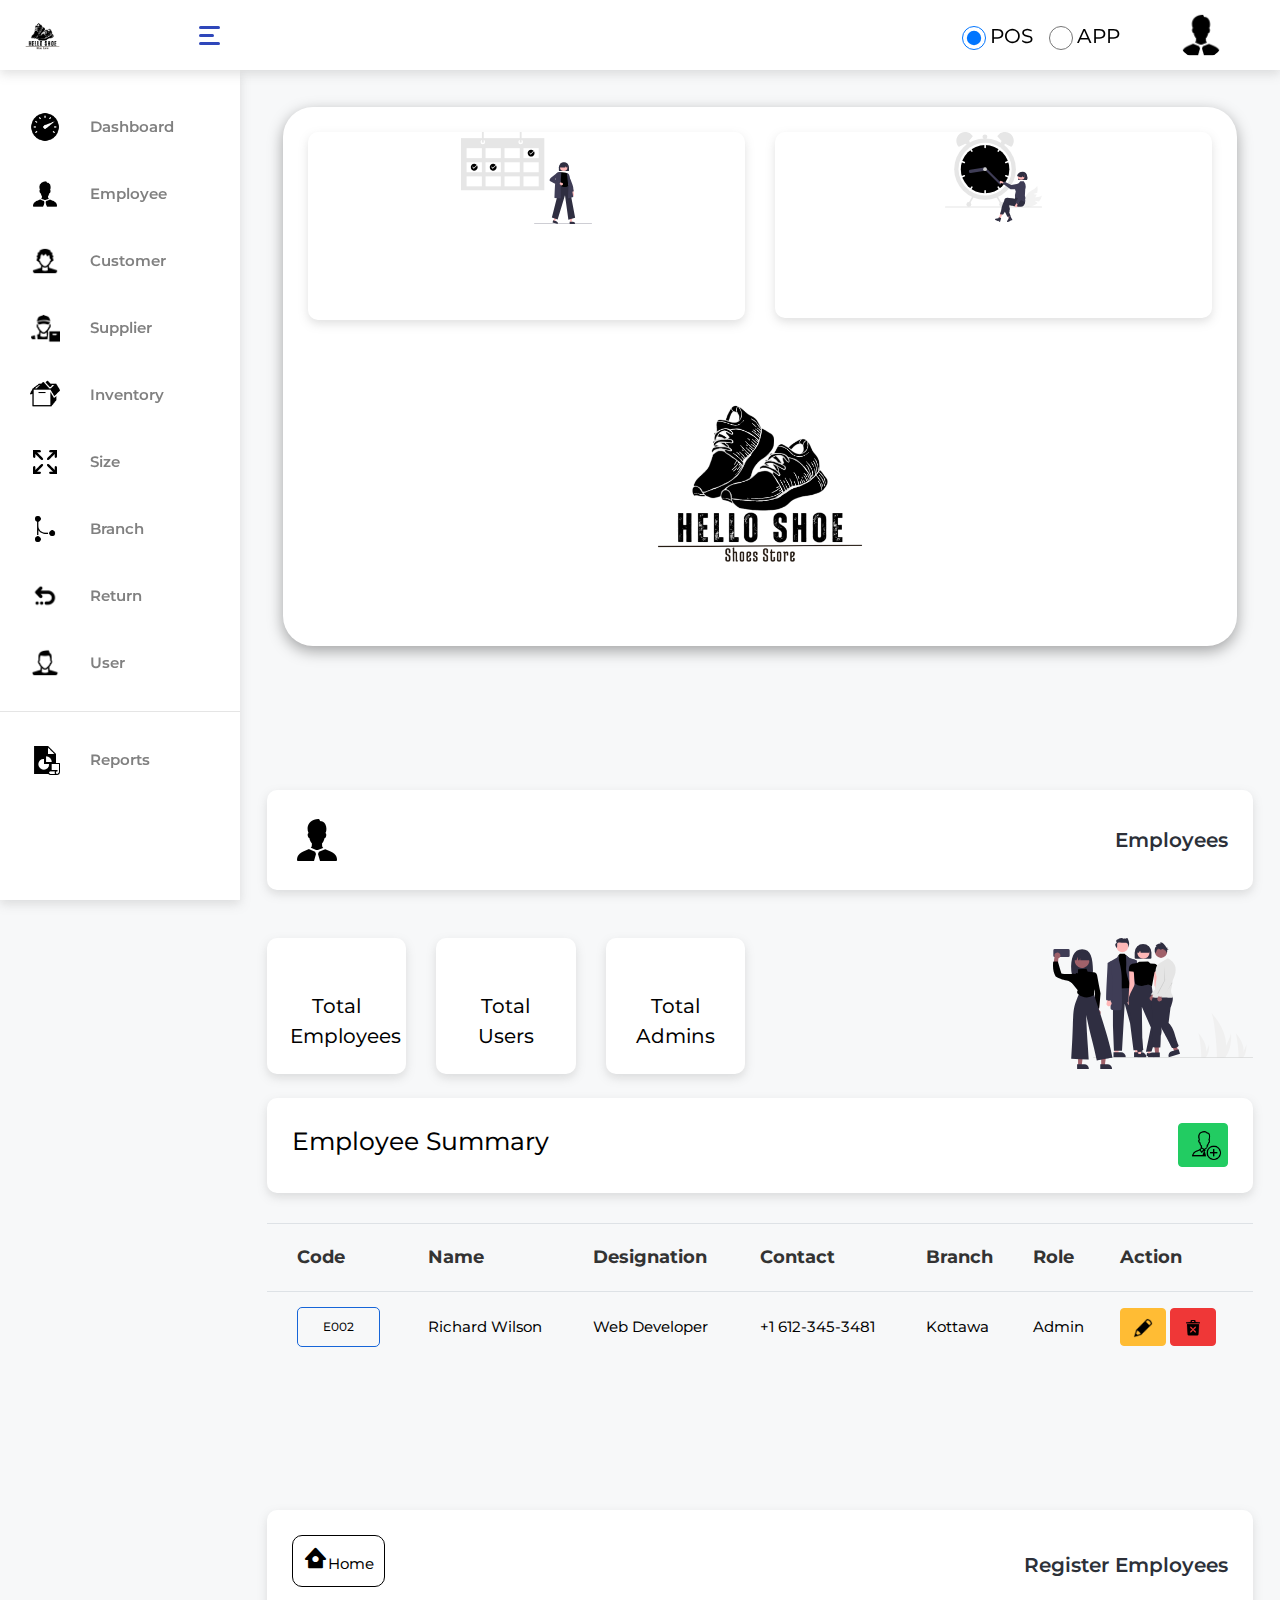
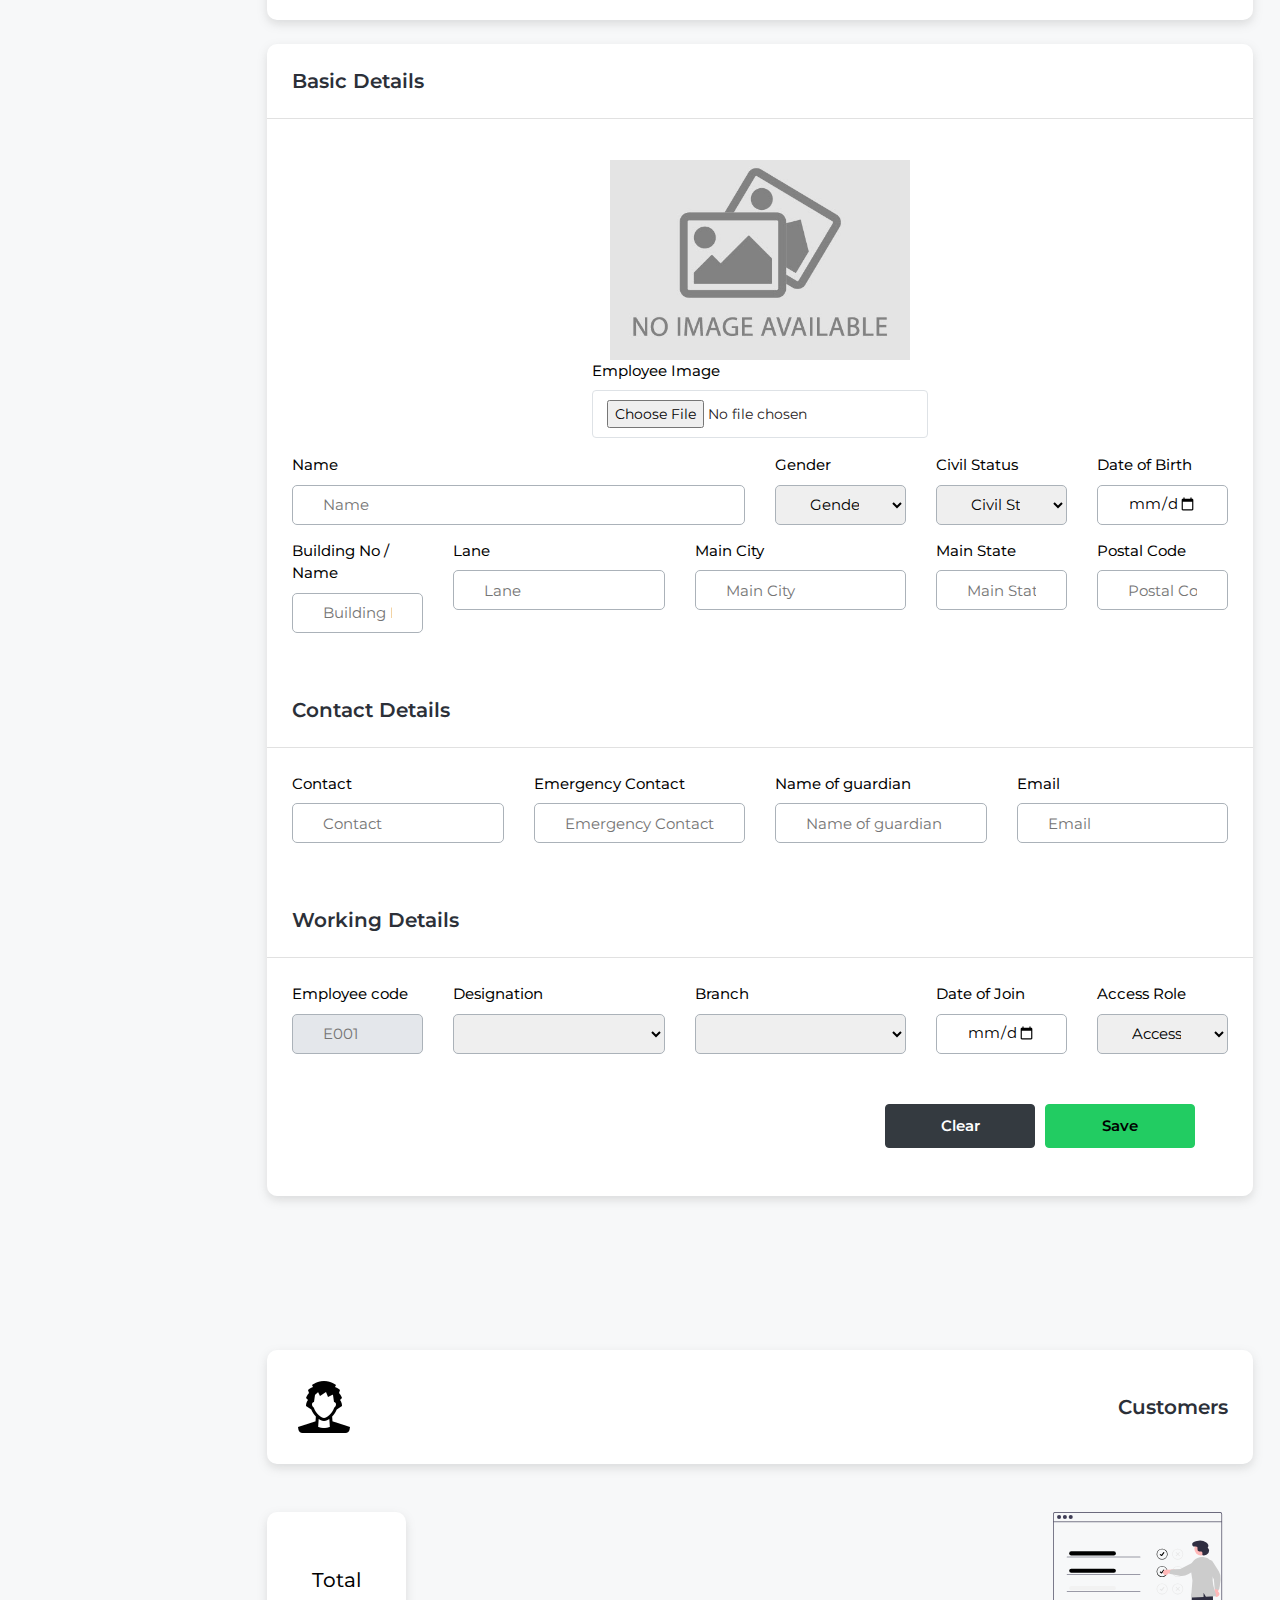
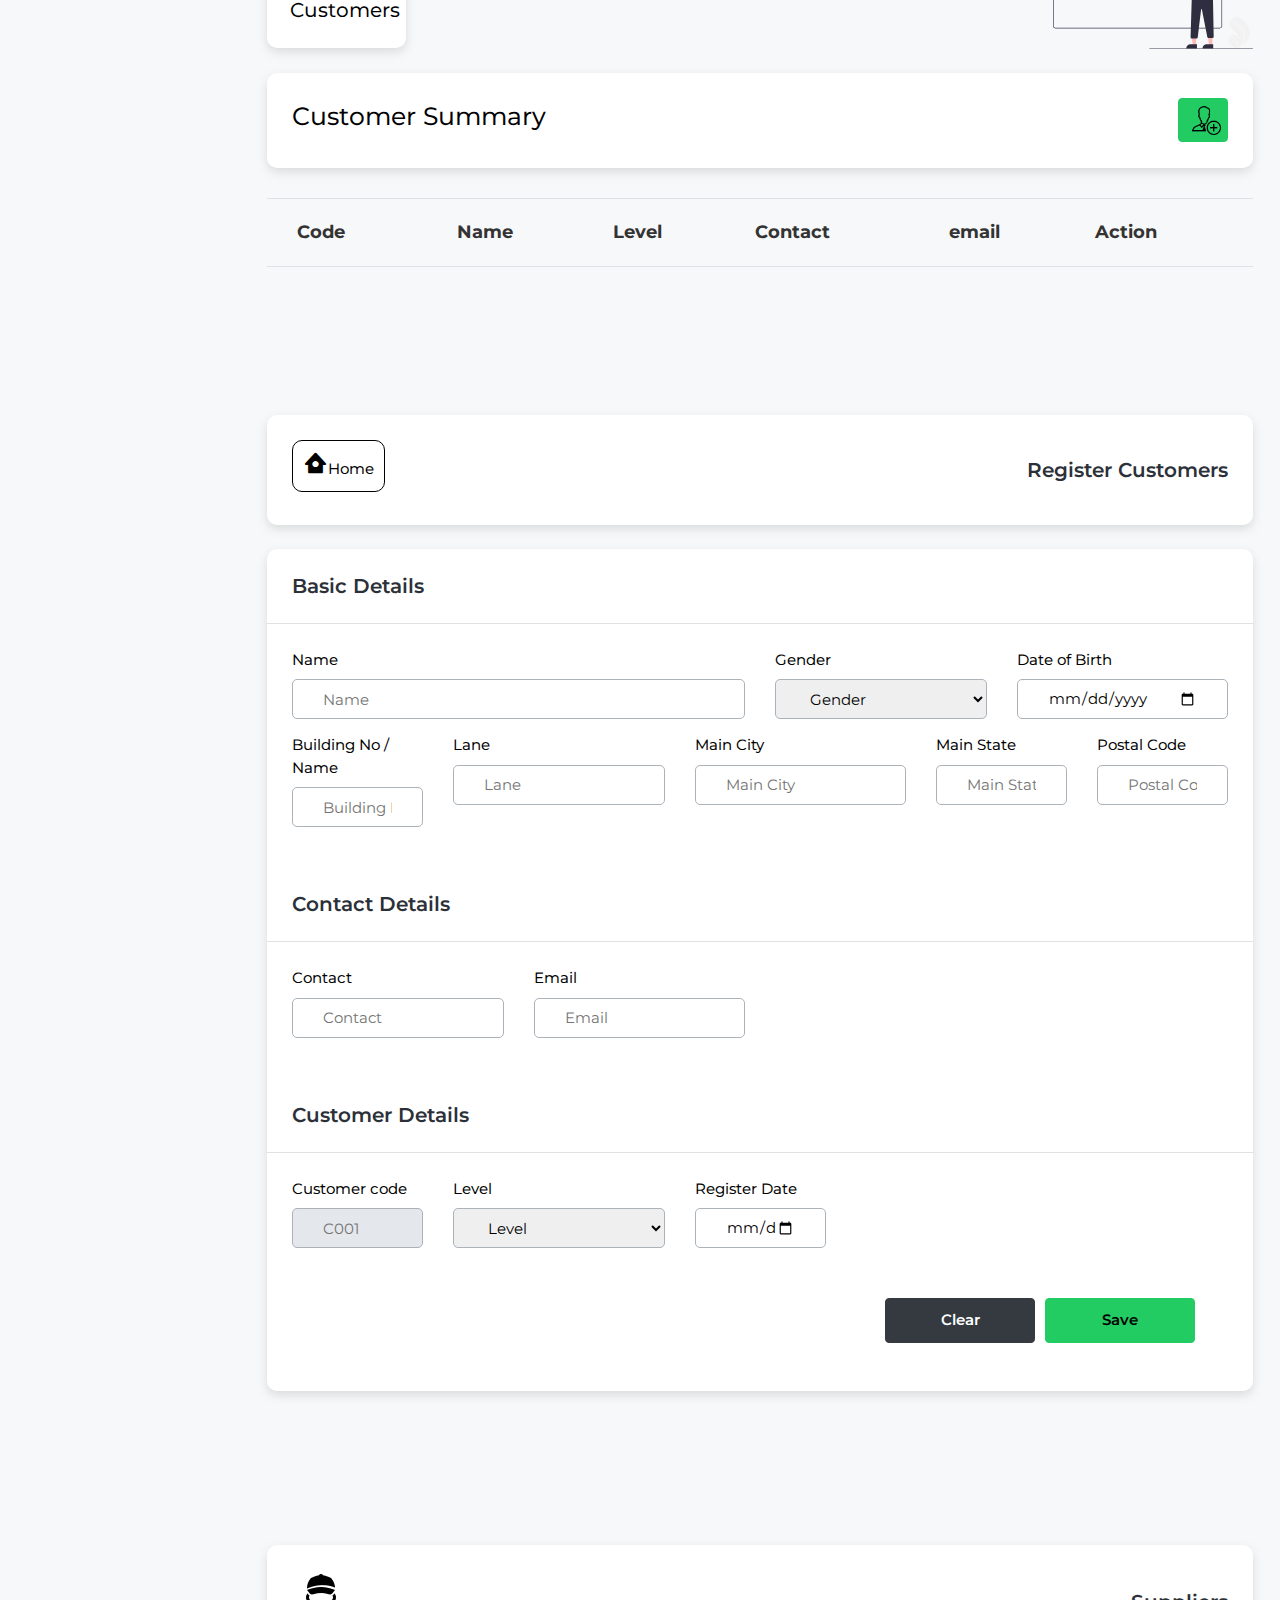
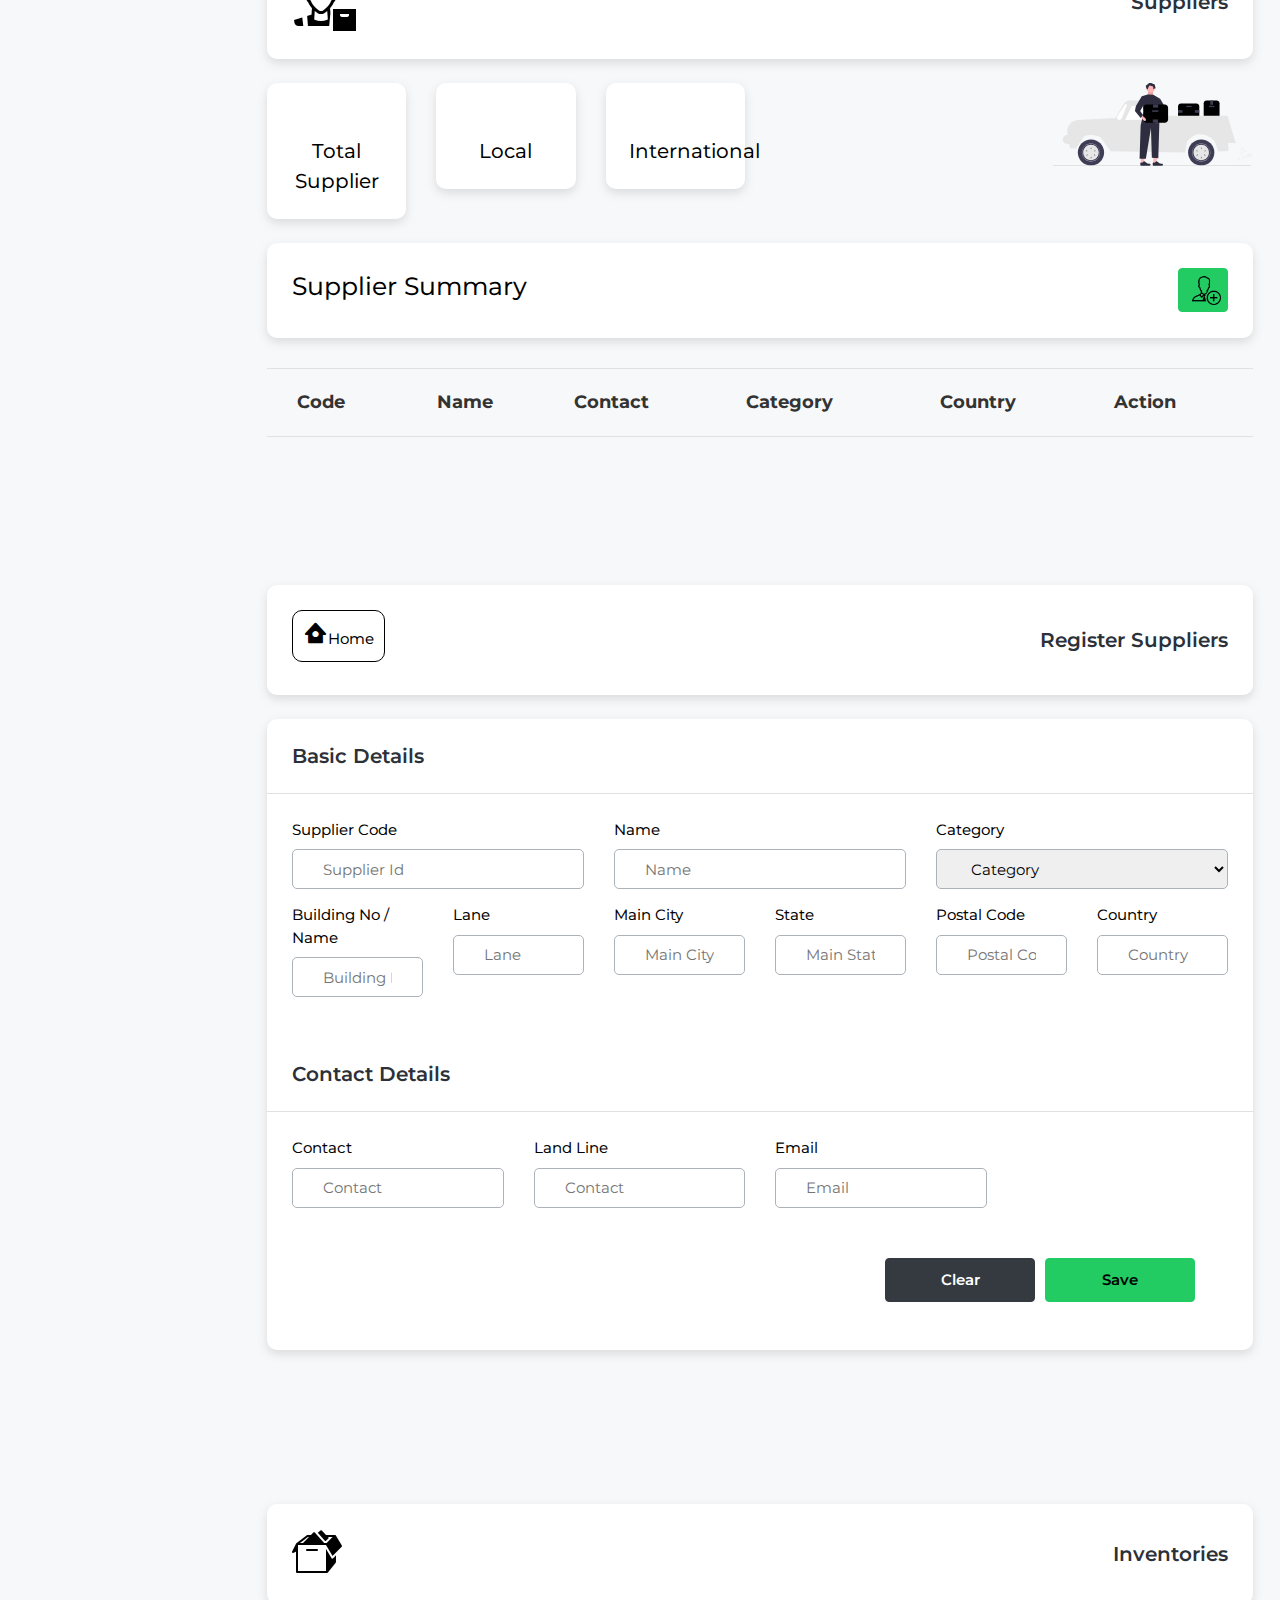
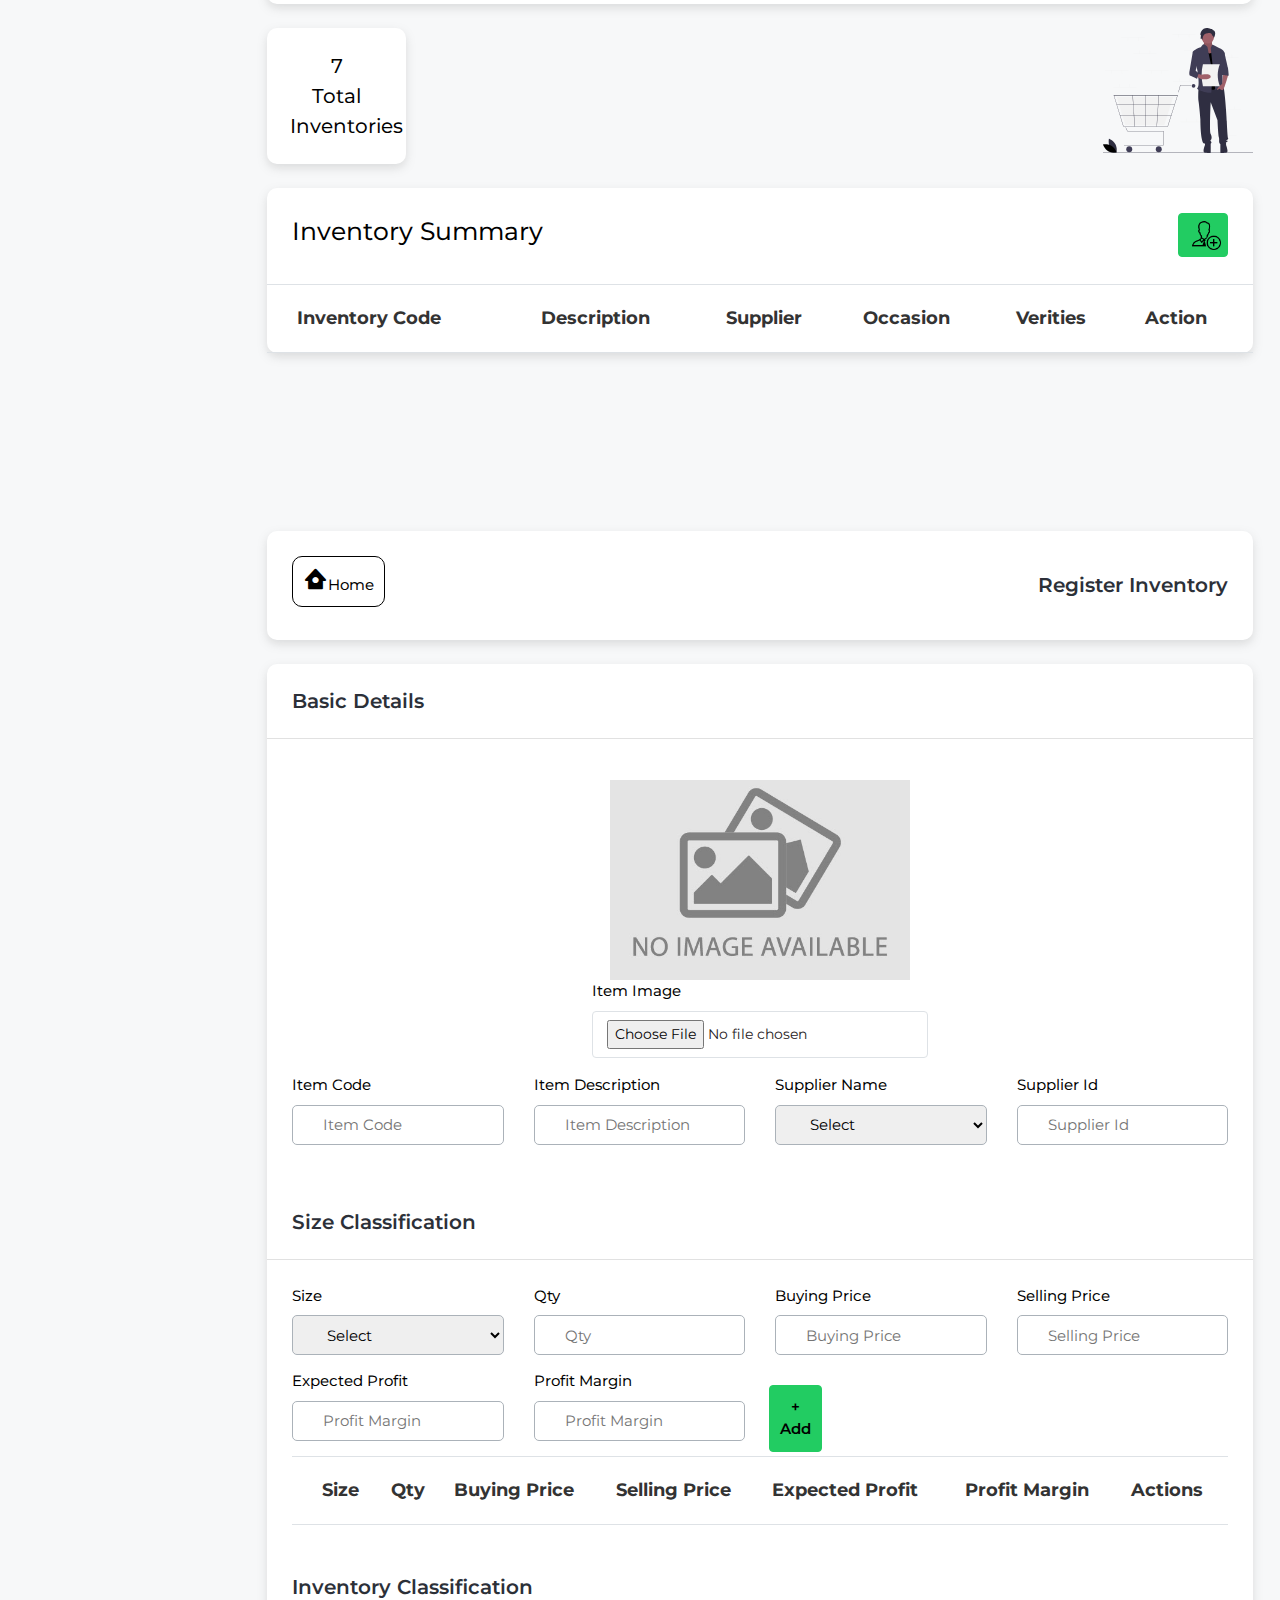
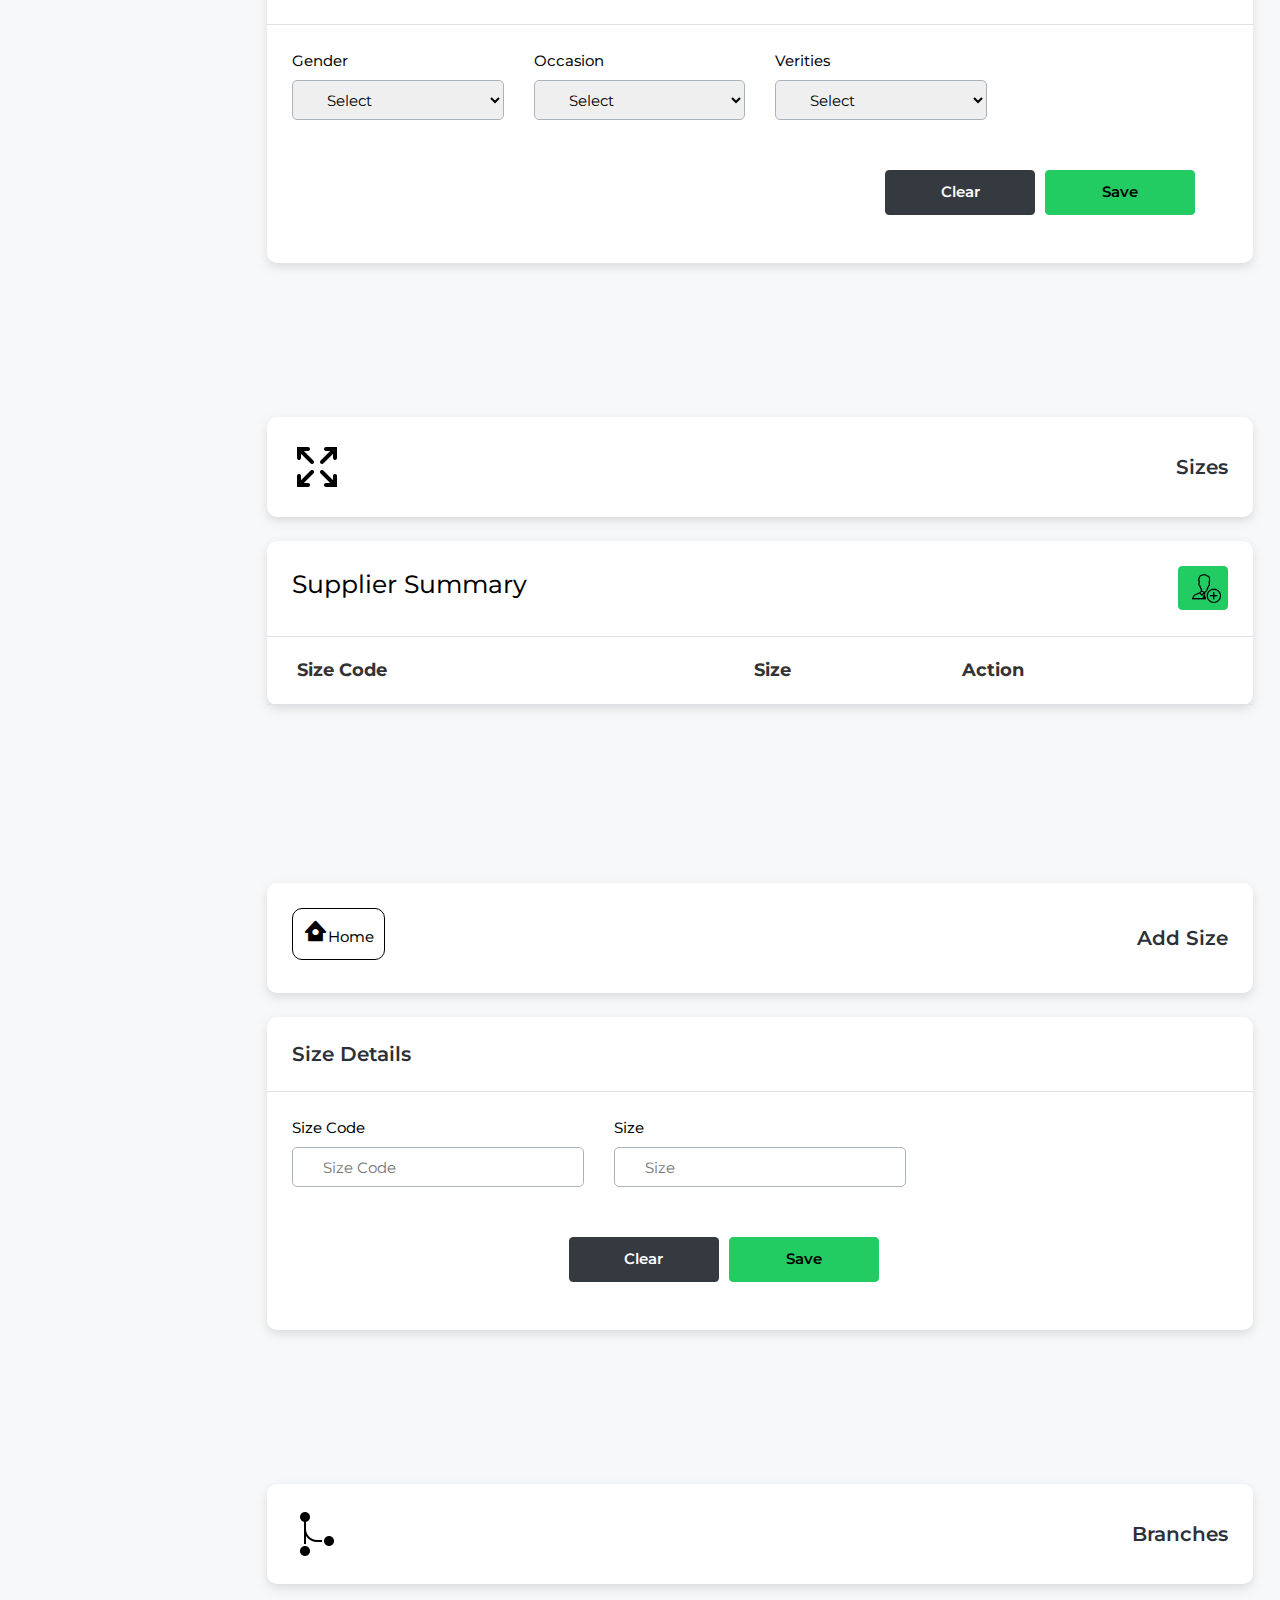
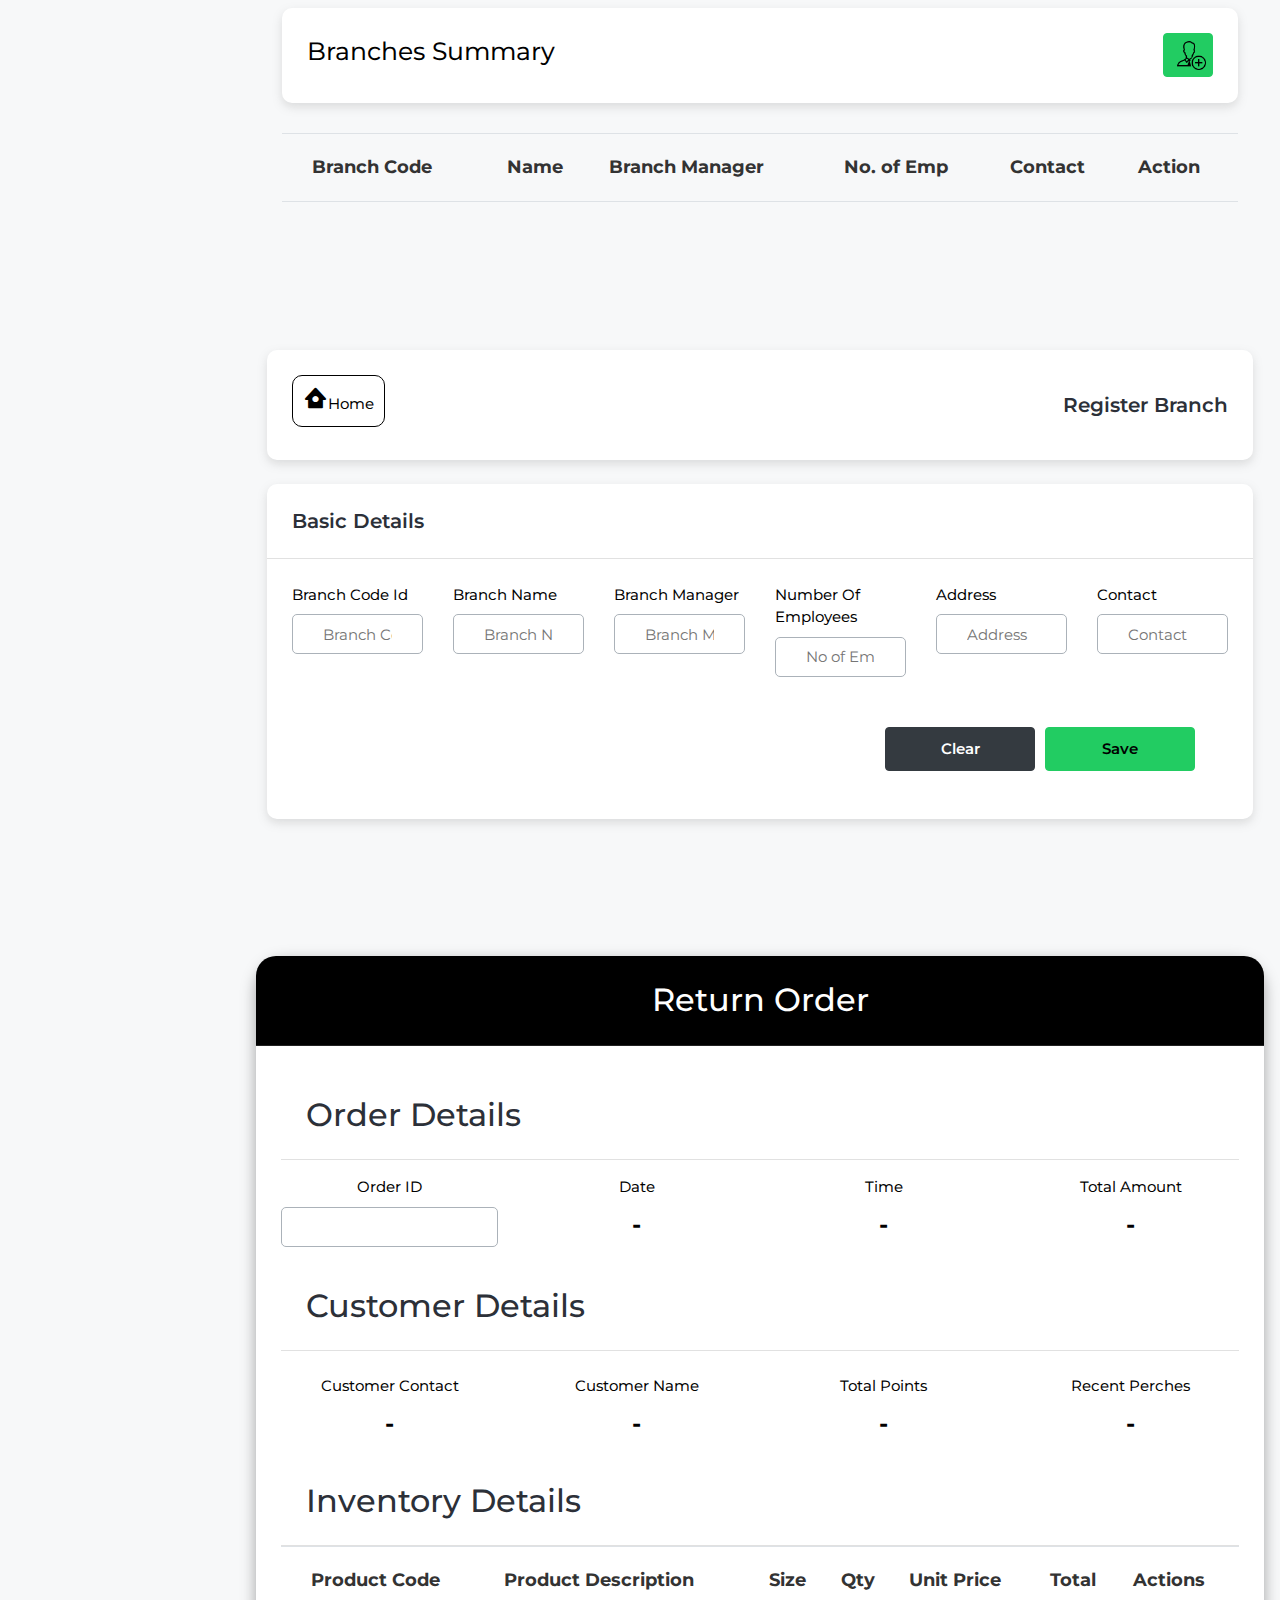
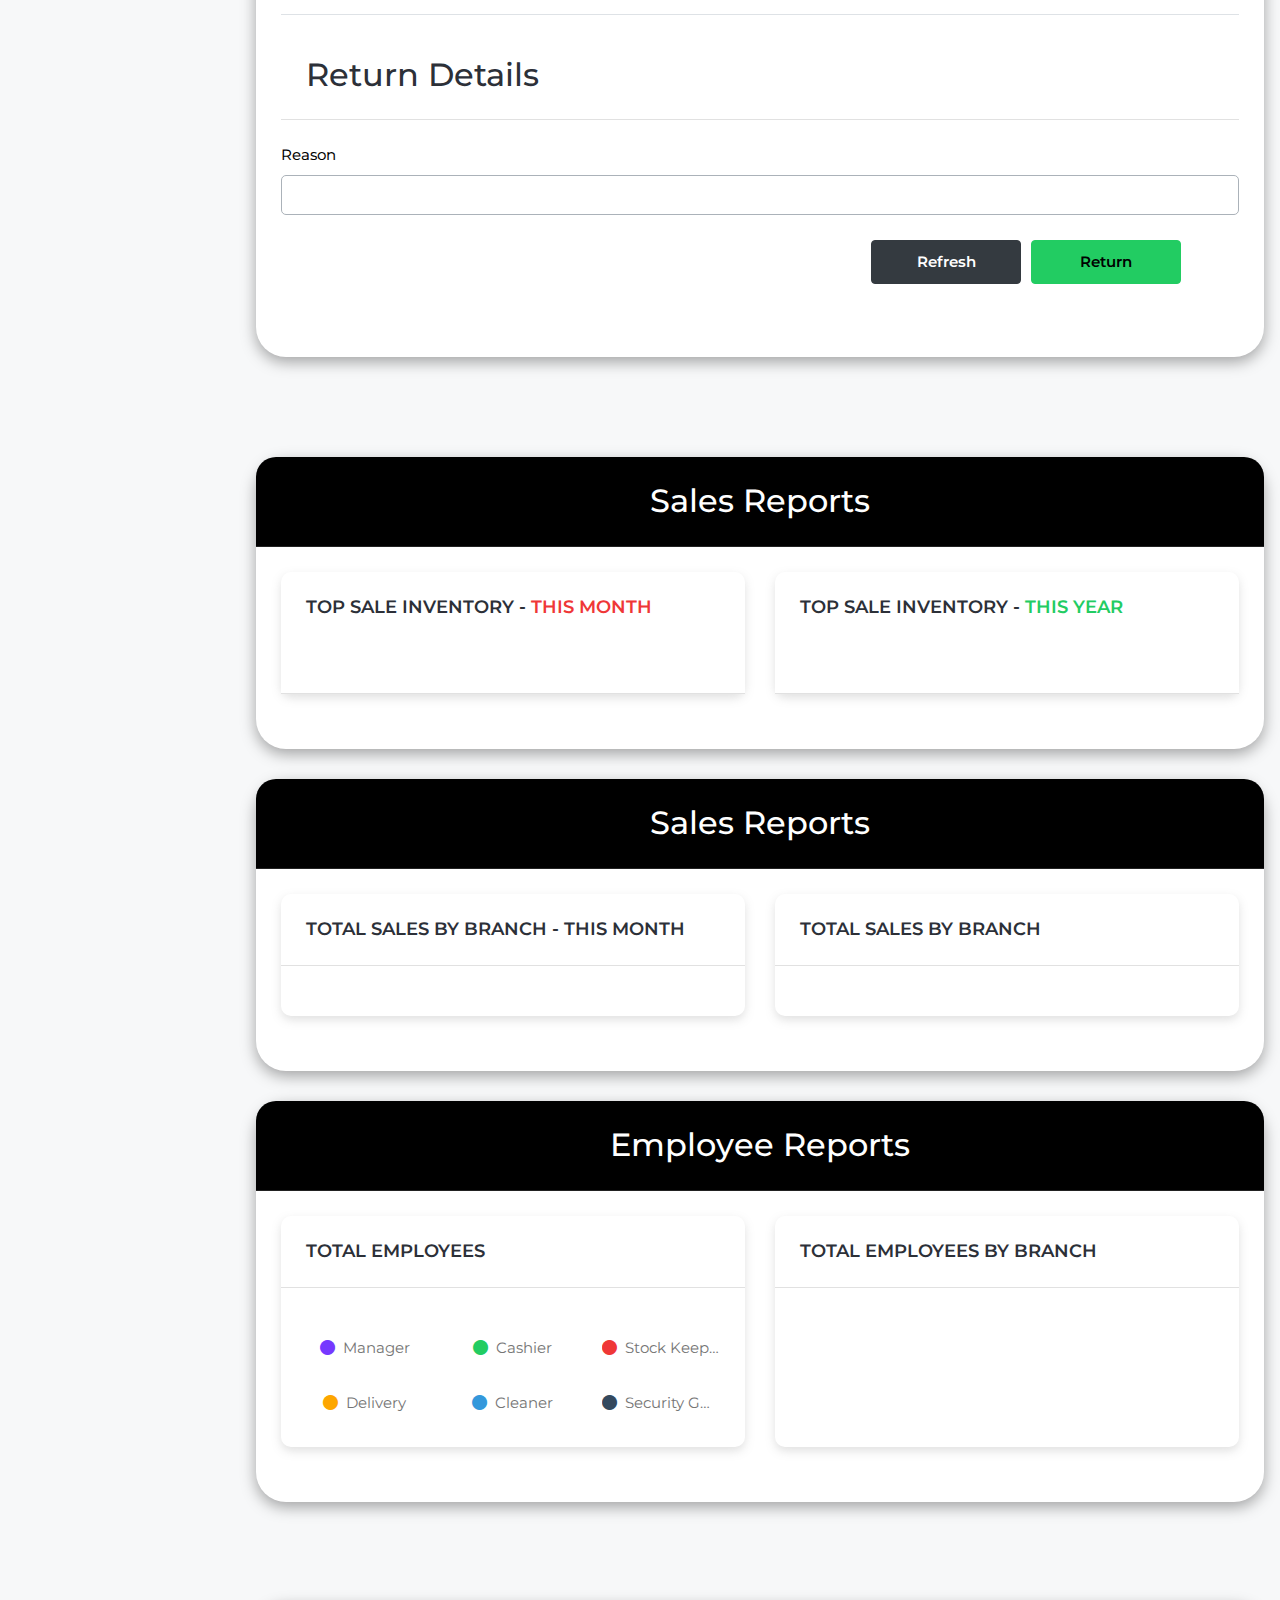
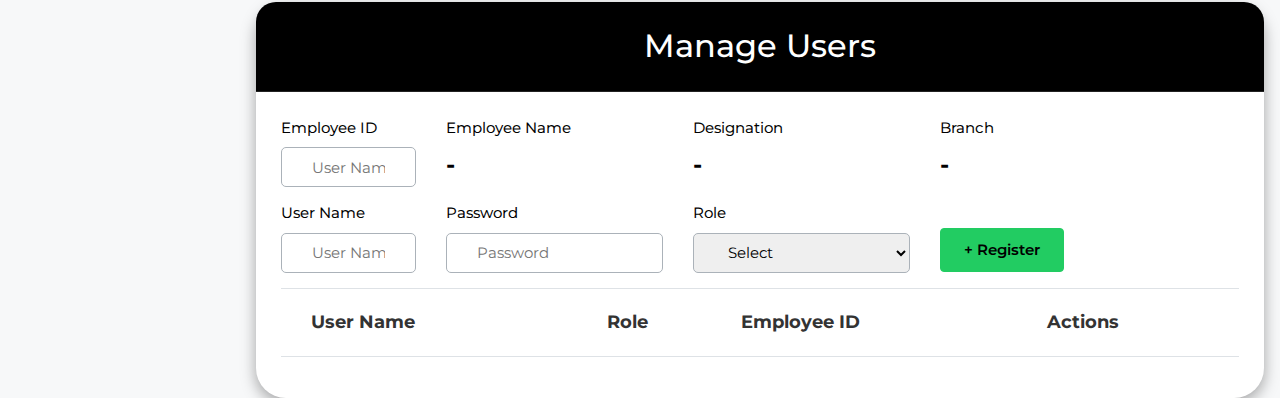
==== commit 88d5f988: "few changes" ====
--- a/pages/main_page.html
+++ b/pages/main_page.html
@@ -88,7 +88,7 @@
         </div>
 
     </div>
-    <div id="pos-content" style="display: block">
+    <div id="pos-content" style="display: none">
         <div class="card ml-3 mr-3"
              style="top: 85px;position: relative;box-shadow: rgba(0, 0, 0, 0.35) 0px 5px 15px; border: 2px  black;border-radius: 30px">
             <div class="card-header text-center" style="background-color: black;">
@@ -340,7 +340,7 @@
     </div>
 
 
-    <div id="app-content" style="display: none">
+    <div id="app-content" style="display: block">
         <div class="sidebar" id="sidebar">
             <div class="sidebar-inner slimscroll">
                 <div class="sidebar-contents">
@@ -399,6 +399,10 @@
                                 <a id="btn-return"><img src="../assets/img/nav-return.png" alt="sidebar_img">
                                     <span>Return</span></a>
                             </li>
+                            <li>
+                                <a id="btn-users"><img src="../assets/img/nav-user.png" alt="sidebar_img">
+                                    <span>User</span></a>
+                            </li>
 
                             <hr>
 
@@ -2205,7 +2209,118 @@
 
     </div>
 
-</div>
+    <div class="page-wrapper" id="users-page">
+        <div class="card ml-3 mr-3"
+             style="top: 10px;position: relative;box-shadow: rgba(0, 0, 0, 0.35) 0px 5px 15px; border: 2px  black;border-radius: 30px">
+            <div class="card-header text-center" style="background-color: black;">
+                <h2 class="text-white">Manage Users</h2>
+            </div>
+
+            <div class="card-body">
+                <div class="row">
+
+                    <div class="col-xl-2 col-sm-12 col-12 ">
+                        <div class="form-group">
+                            <label>Employee ID</label>
+                            <input type="text" placeholder="User Name" id="txt-user-emp-id">
+                        </div>
+                    </div>
+
+                    <div class="col-xl-3 col-sm-12 col-12 ">
+                        <div class="form-group">
+                            <label>Employee Name</label>
+                            <label class="font-weight-bold" style="font-size: 1.5rem"
+                                   id="lbl-user-emp-name">-</label>
+                        </div>
+                    </div>
+
+                    <div class="col-xl-3 col-sm-12 col-12 ">
+                        <div class="form-group">
+                            <label>Designation</label>
+                            <label class="font-weight-bold" style="font-size: 1.5rem"
+                                   id="lbl-user-emp-designation">-</label>
+                        </div>
+                    </div>
+                    <div class="col-xl-3 col-sm-12 col-12 ">
+                        <div class="form-group">
+                            <label>Branch</label>
+                            <label class="font-weight-bold" style="font-size: 1.5rem"
+                                   id="lbl-user-emp-branch">-</label>
+                        </div>
+                    </div>
+
+
+                </div>
+                <div class="row">
+
+                    <div class="col-xl-2 col-sm-12 col-12 ">
+                        <div class="form-group">
+                            <label>User Name</label>
+                            <input type="text" placeholder="User Name" id="txt-user-name">
+                        </div>
+                    </div>
+
+                    <div class="col-xl-3 col-sm-12 col-12 ">
+                        <div class="form-group">
+                            <label>Password</label>
+                            <input type="password" placeholder="Password" id="txt-user-password">
+                        </div>
+                    </div>
+
+                    <div class="col-xl-3 col-sm-12 col-12 ">
+                        <div class="form-group">
+                            <label>Role</label>
+                            <select class="select" id="txt-user-role">
+                                <option value="Select Role">Select</option>
+                                <option value="USER">USER</option>
+                                <option value="ADMIN">ADMIN</option>
+
+                            </select>
+                        </div>
+                    </div>
+
+                    <di class="col-xl-2 col-sm-12 col-12">
+                        <div class="d-flex align-items-center justify-content-center"
+                             style="height: 100%;">
+                            <button class="btn btn-success btn-operations"
+                                    id="btn-user-add"> +
+                                Register
+                            </button>
+                        </div>
+                    </di>
+
+                </div>
+
+
+                <div class="row mb-3">
+                    <div class="col-xl-12 col-sm-12 col-12 ">
+                        <!--table-->
+                        <div class="table-responsive">
+                            <table class="table  custom-table no-footer" id="tbl-users">
+                                <thead>
+                                <tr>
+                                    <th>User Name</th>
+                                    <th>Role</th>
+                                    <th>Employee ID</th>
+                                    <th>Actions</th>
+                                </tr>
+                                </thead>
+                                <tbody>
+
+
+                                </tbody>
+                            </table>
+                        </div>
+
+                    </div>
+
+
+                </div>
+            </div>
+        </div>
+    </div>
+
+
 </div>
 
 
@@ -2236,7 +2351,7 @@
 <script src="../pages/js/return-page.js"></script>
 <script src="../pages/js/report-page.js"></script>
 <script src="../pages/js/dashboard-page.js"></script>
-<script src="../util/regex.js"></script>
+<script src="../pages/js/user-page.js"></script>
 
 
 <script src="https://cdn.jsdelivr.net/npm/sweetalert2@11"></script>
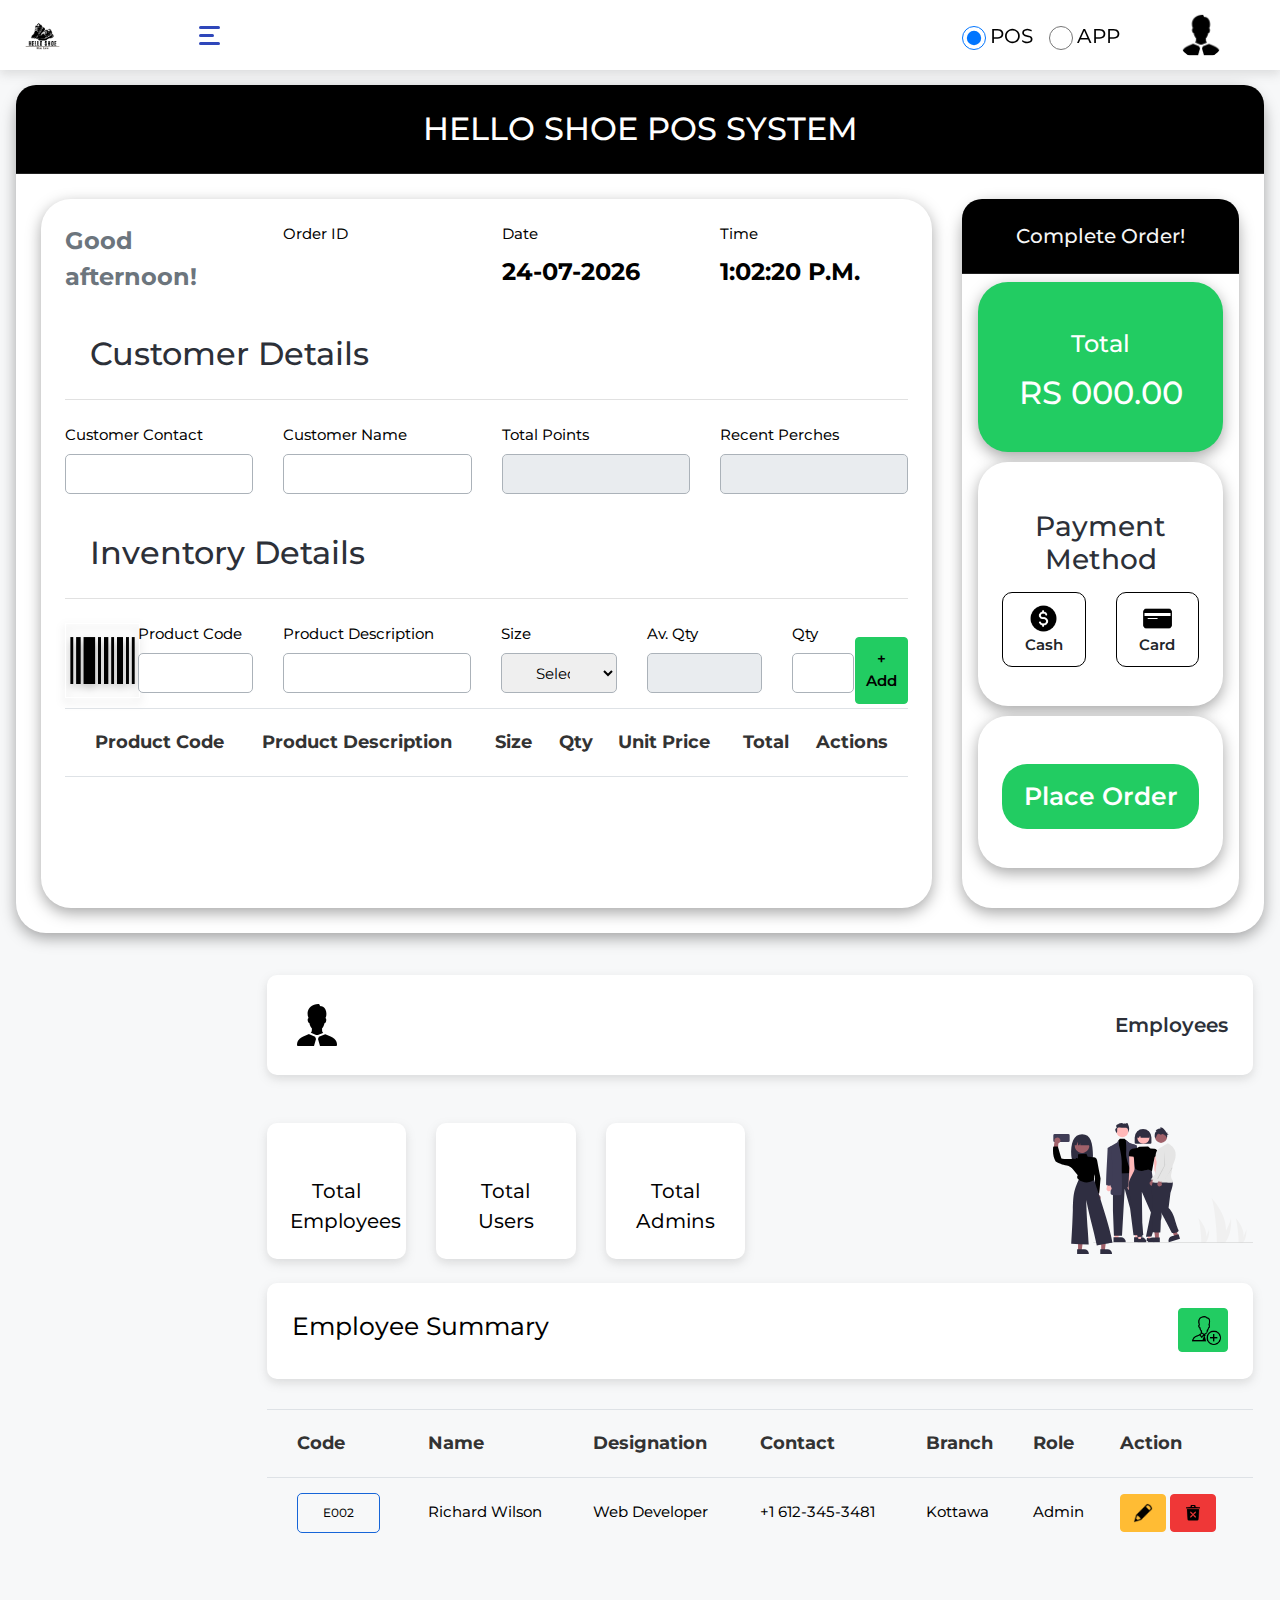
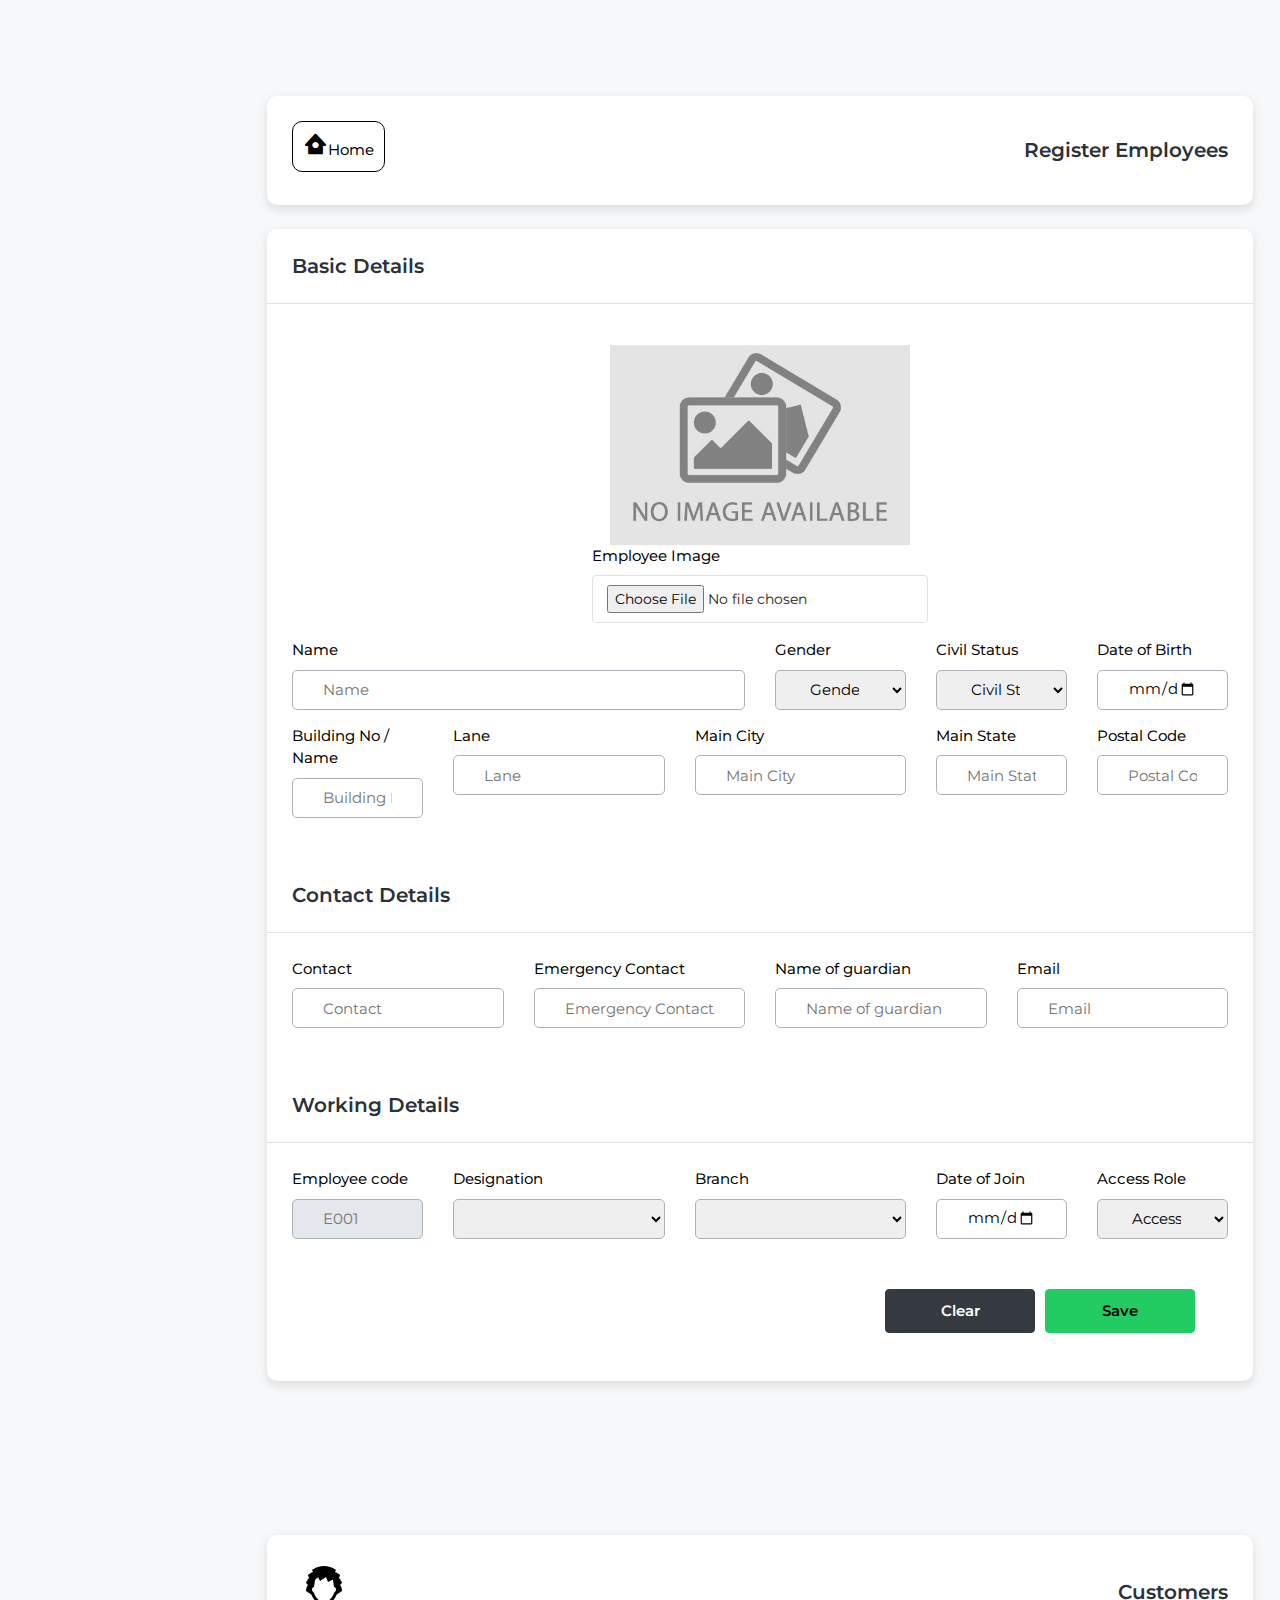
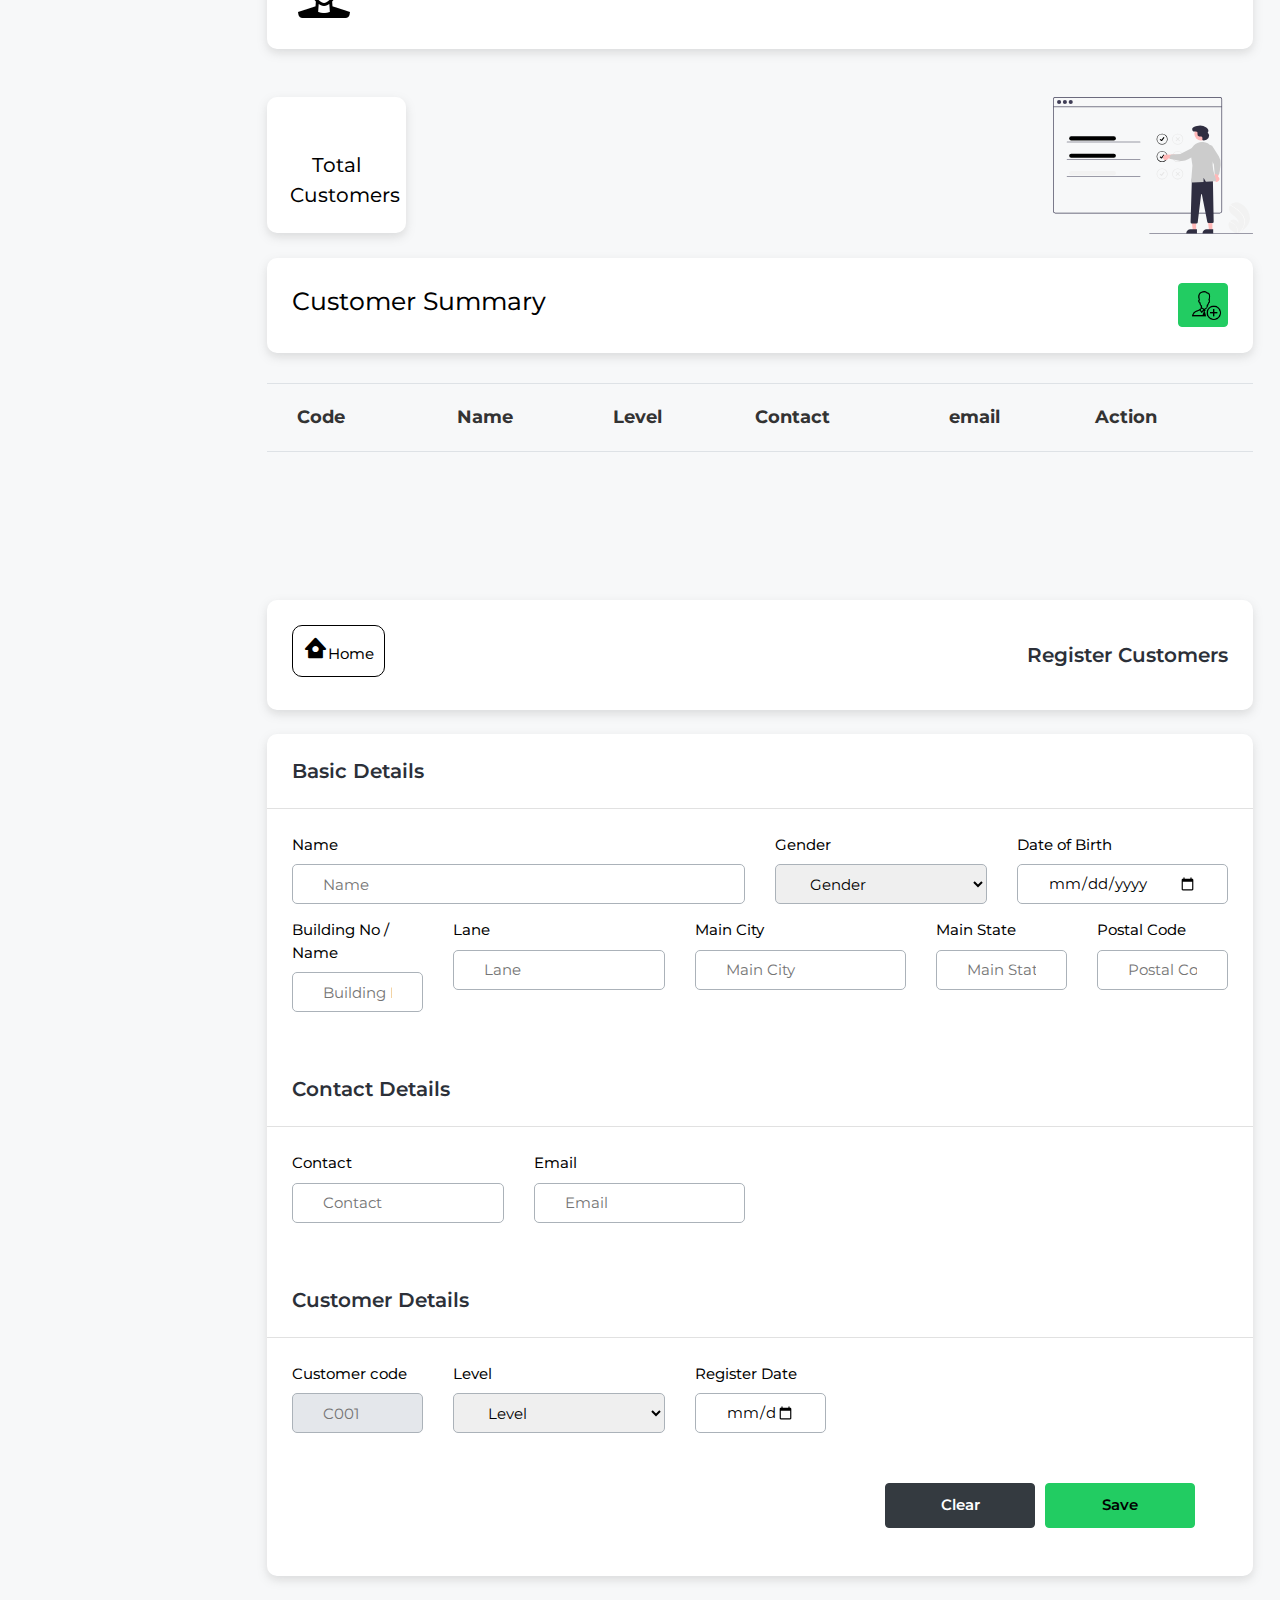
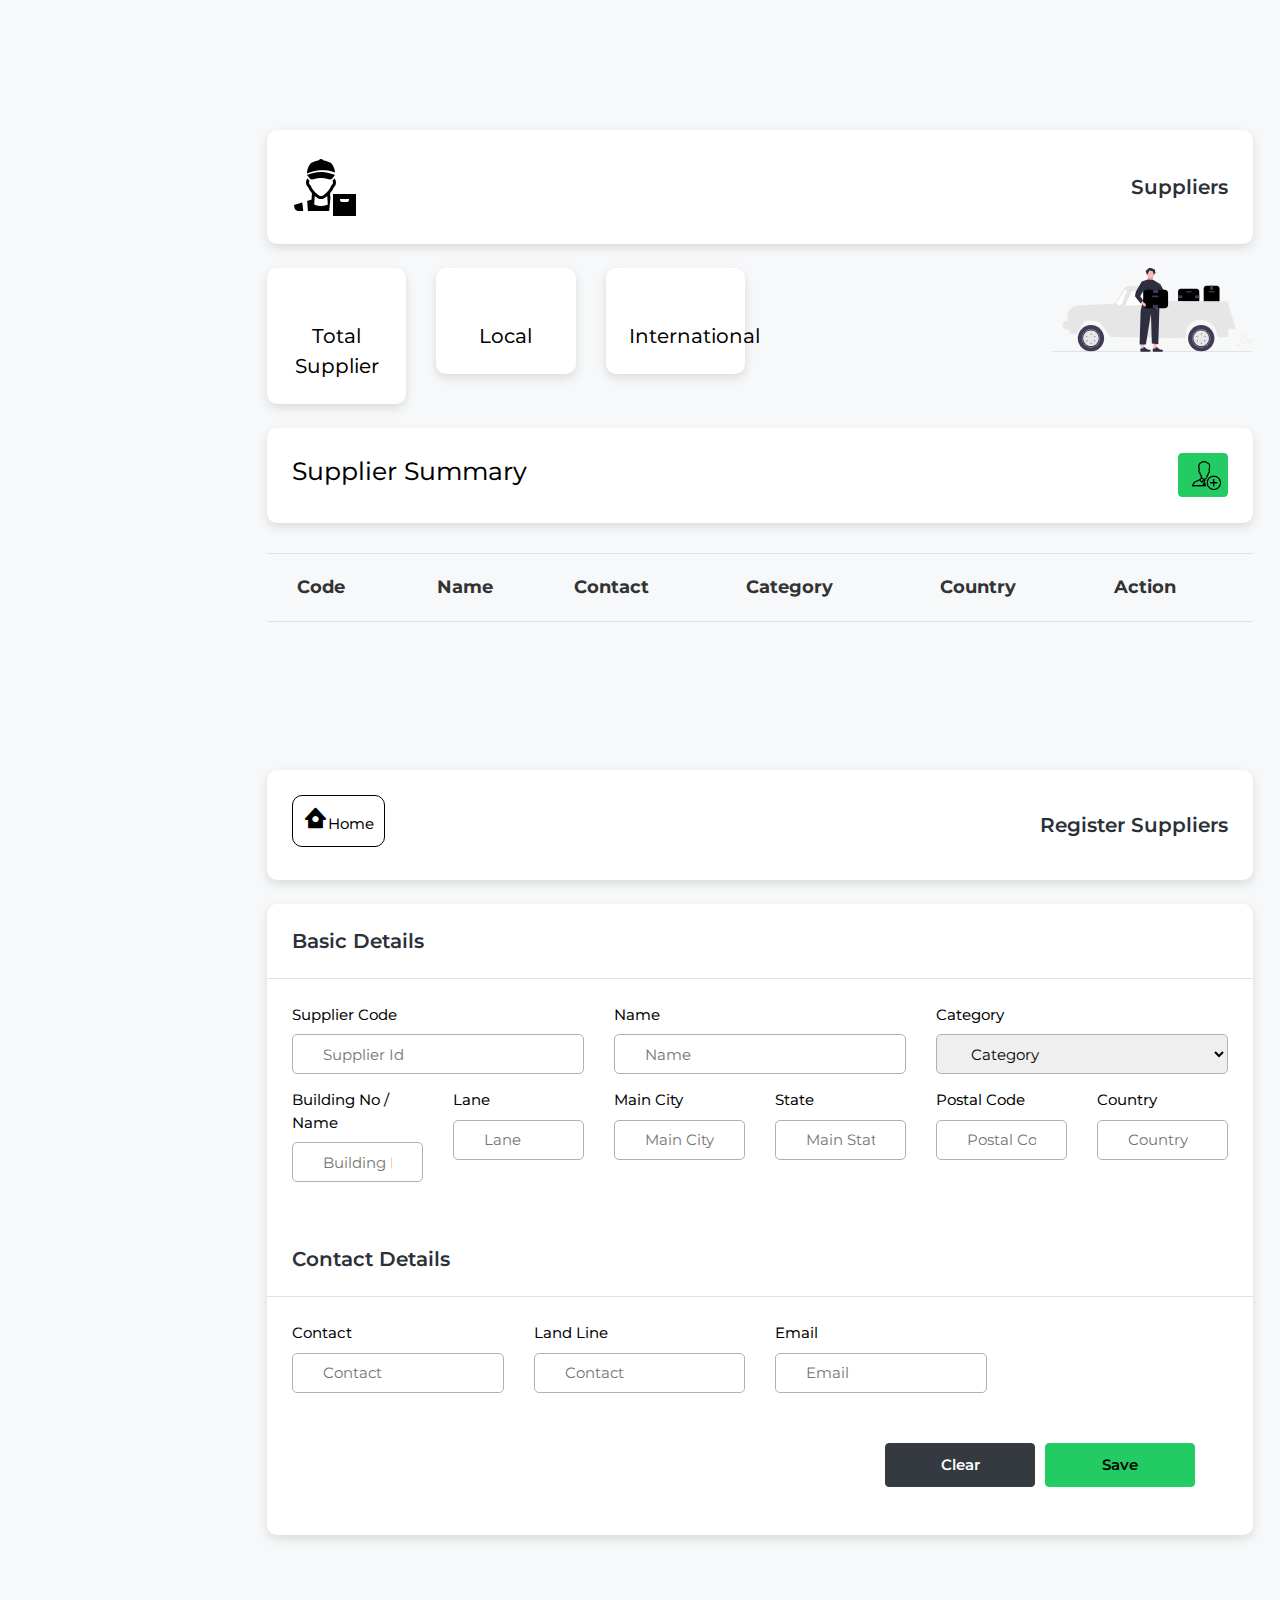
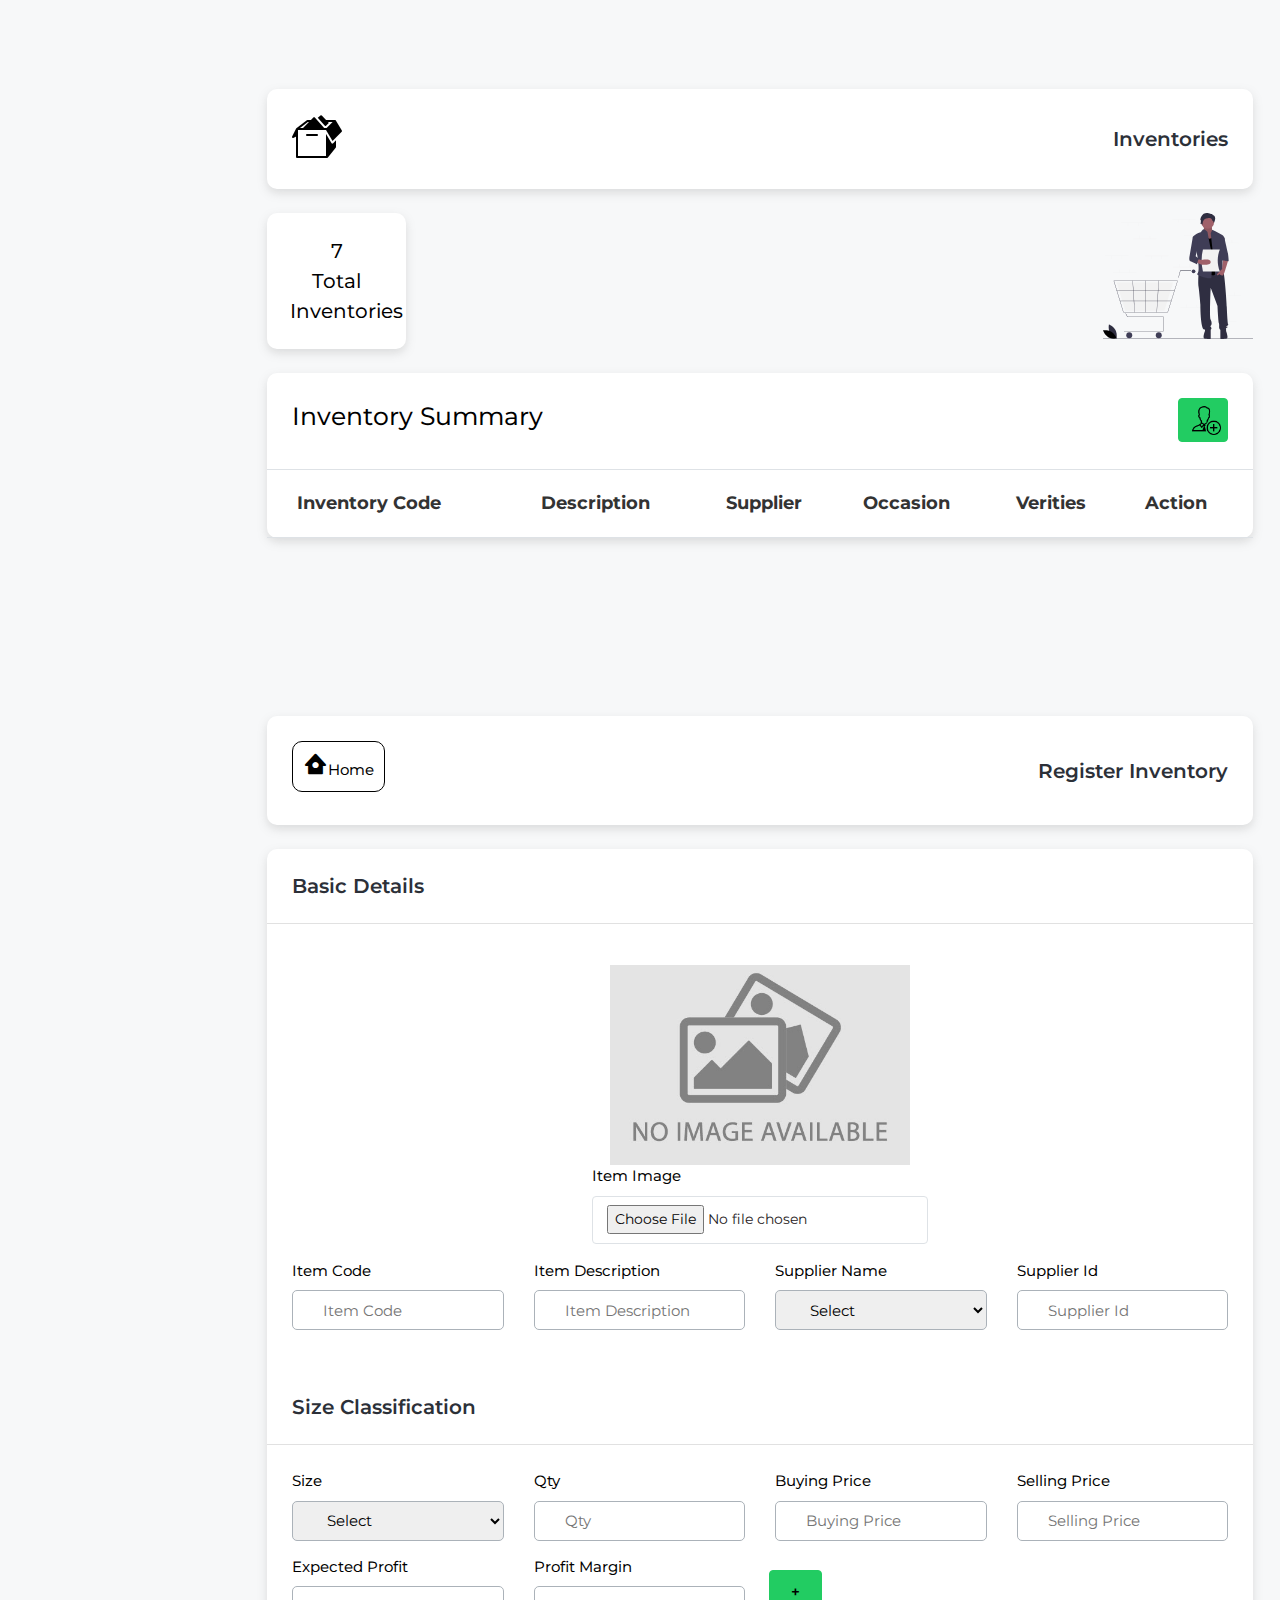
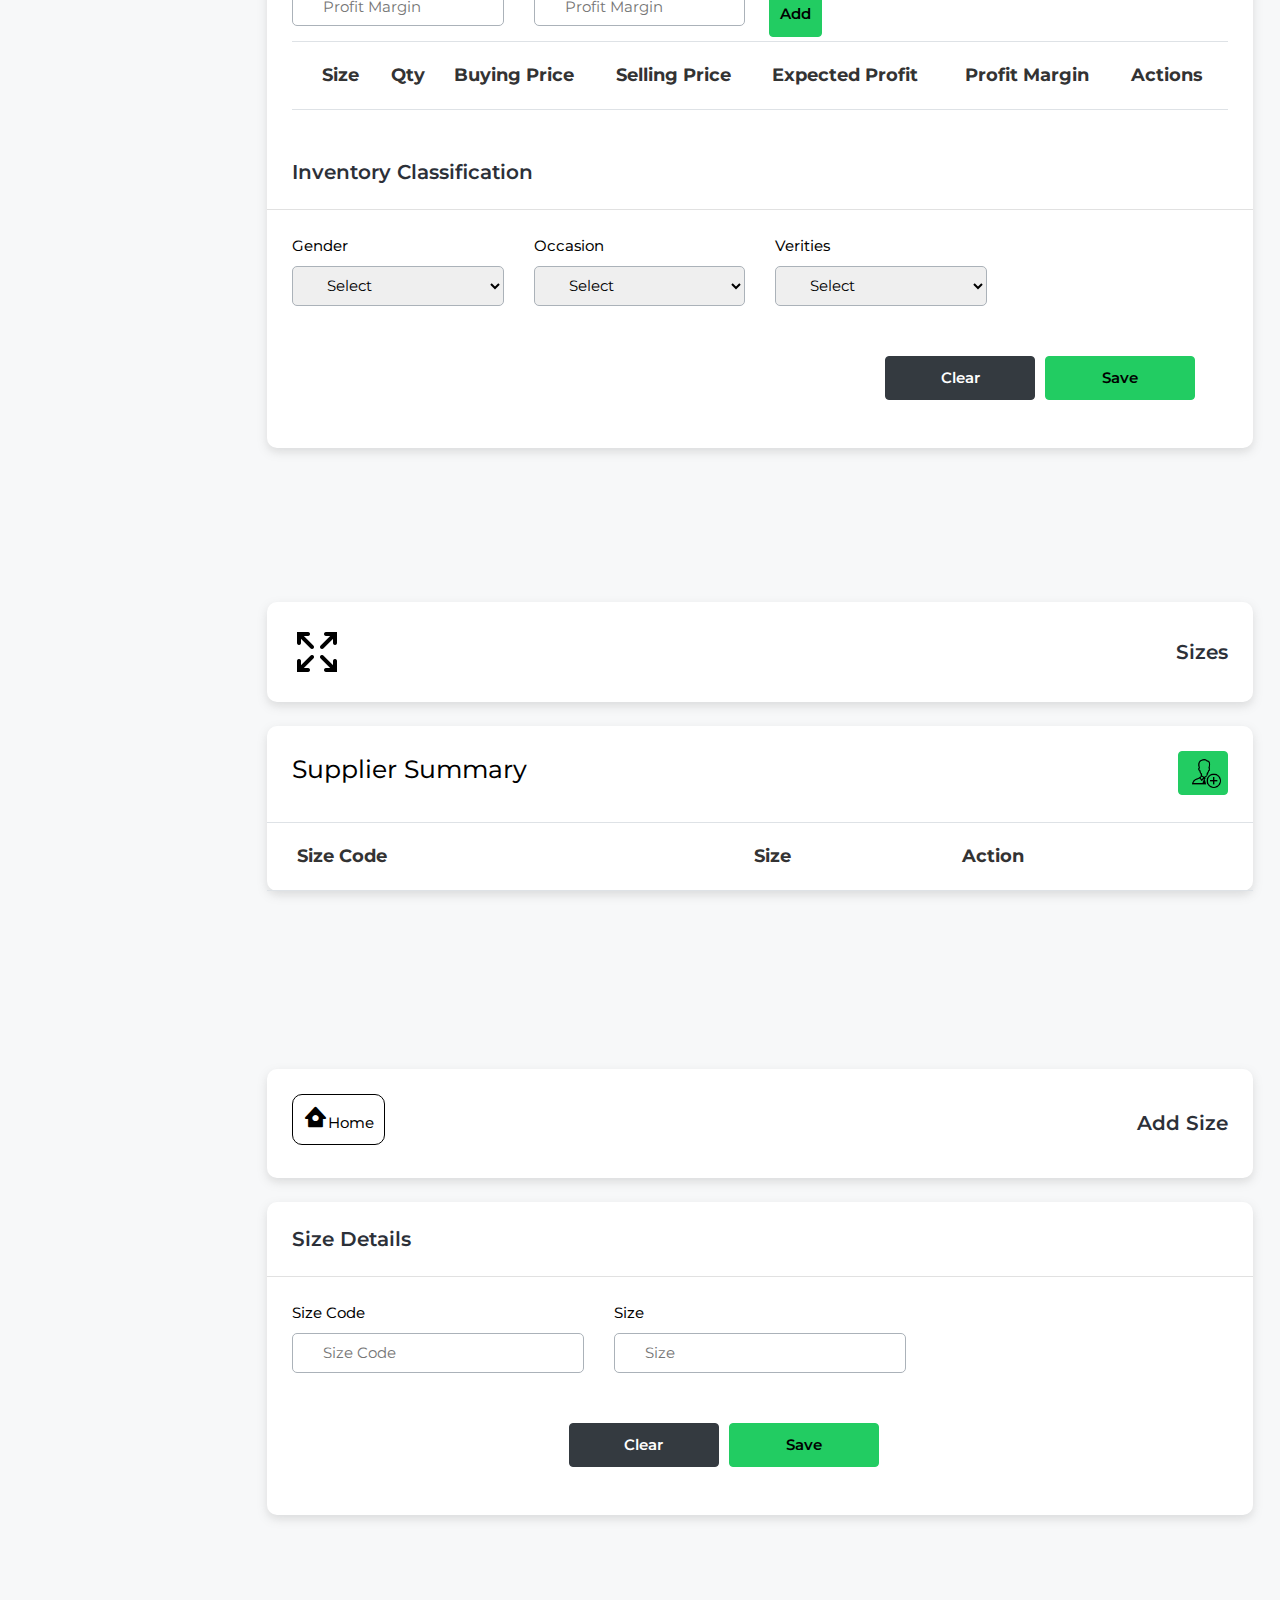
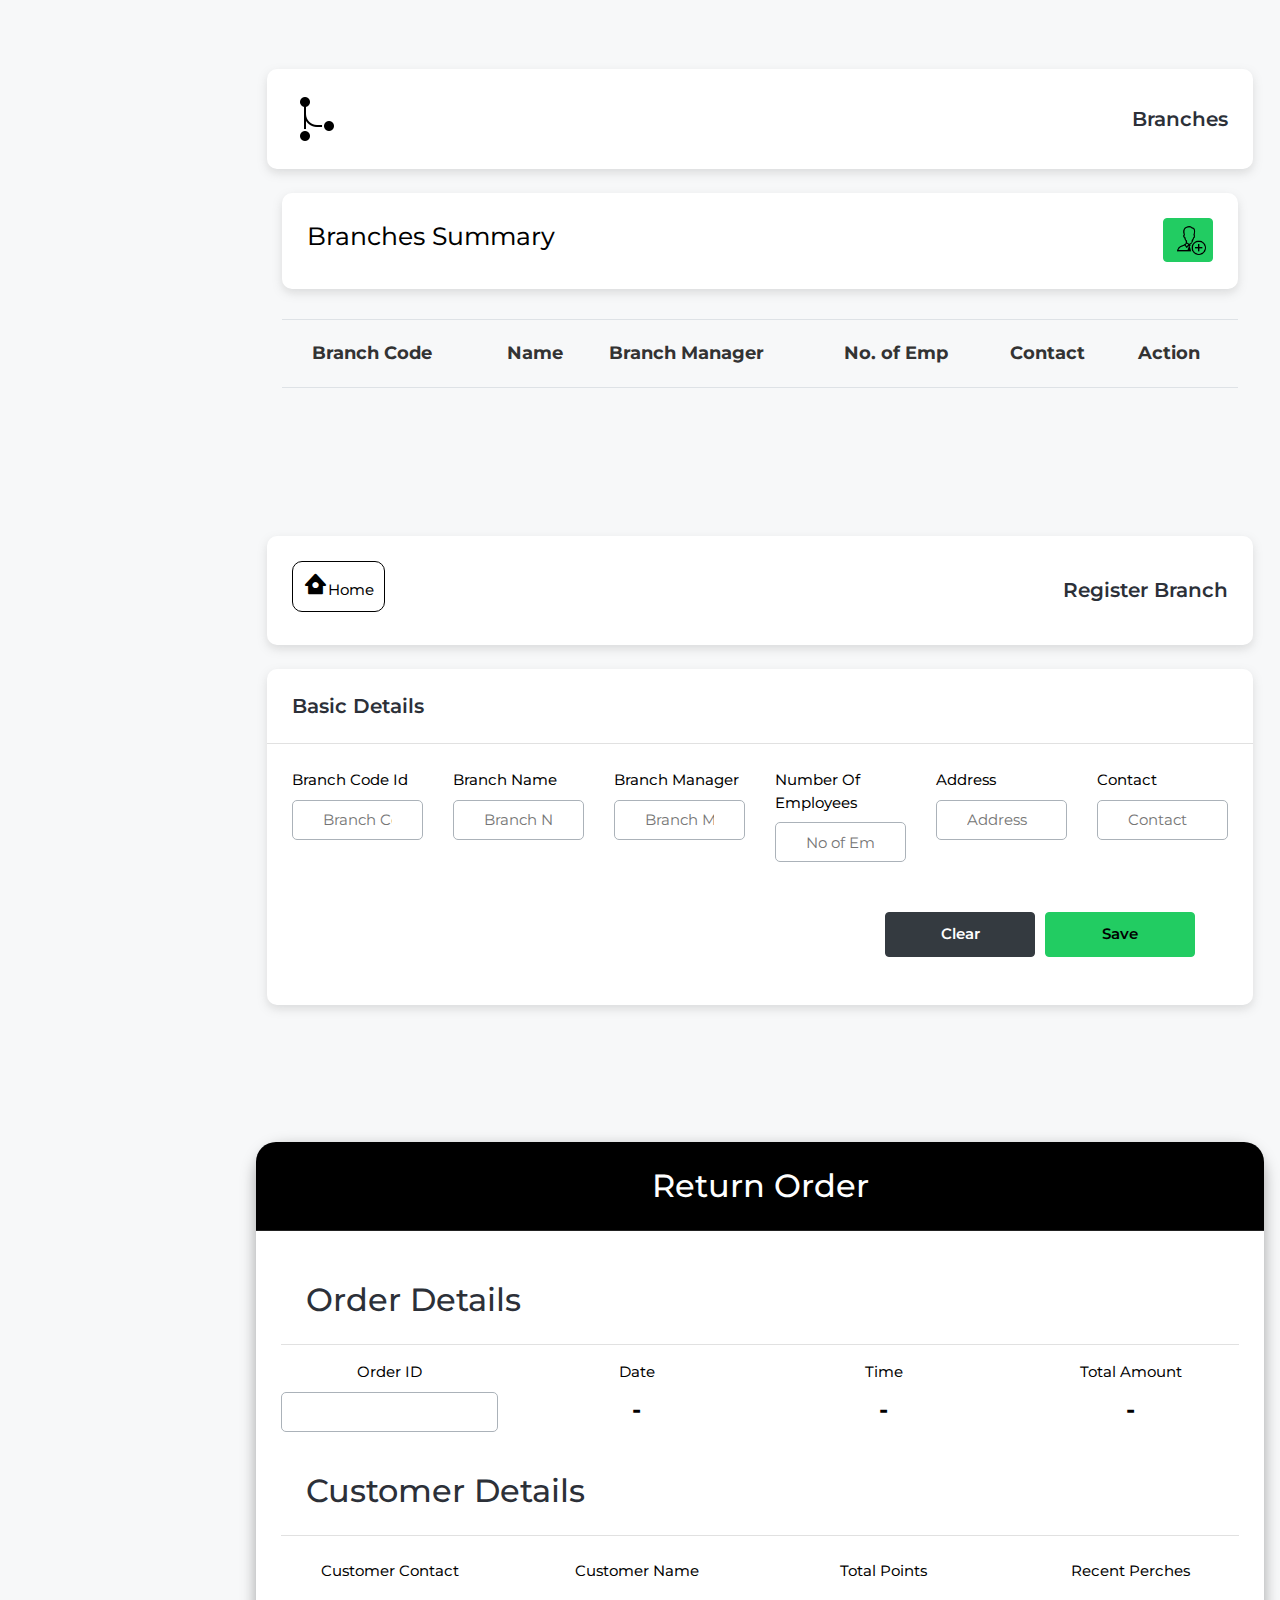
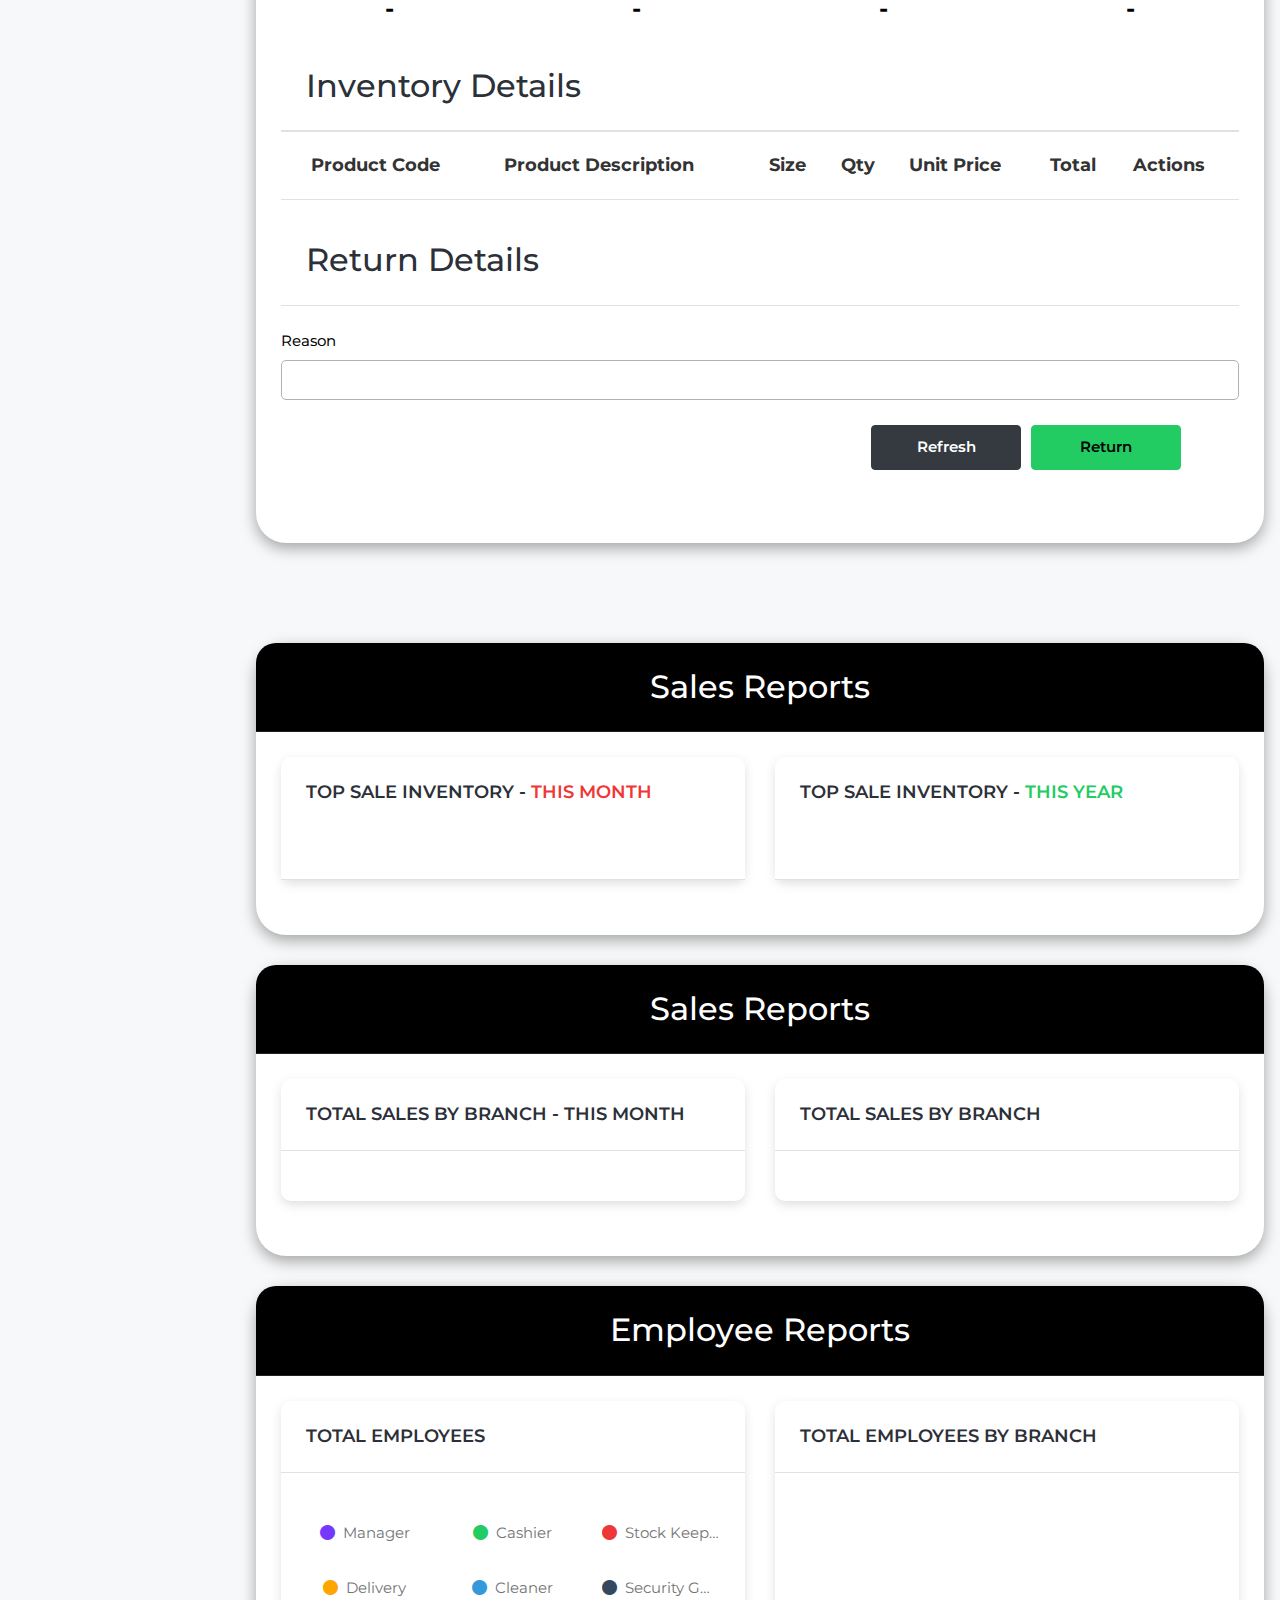
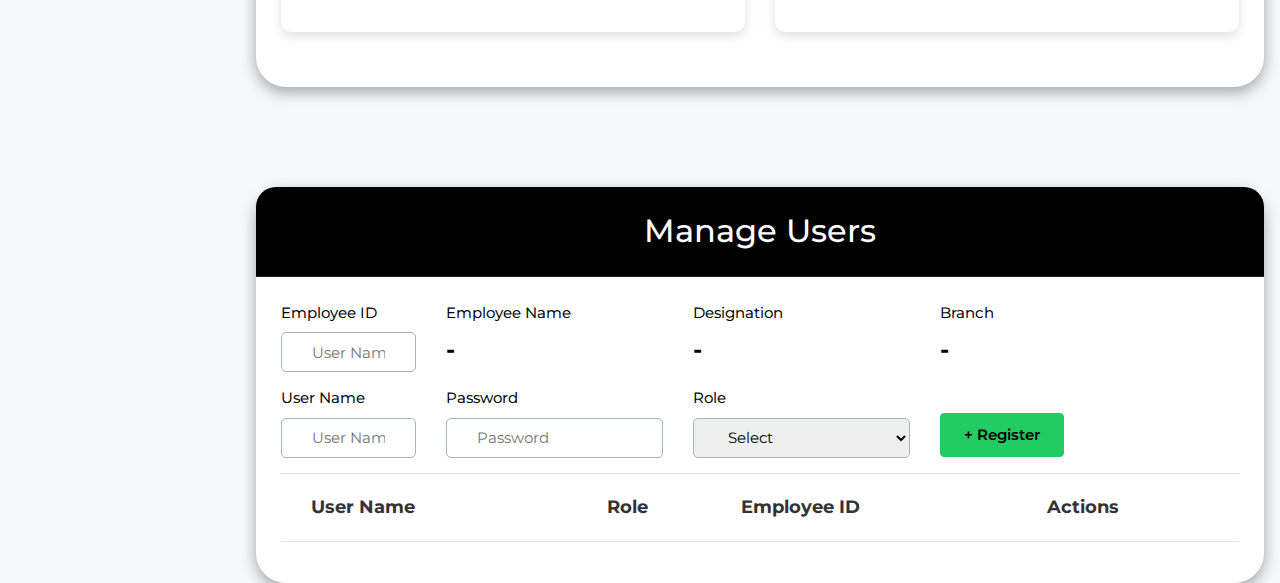
==== commit 8a59fa8e: "few changes" ====
--- a/pages/main_page.html
+++ b/pages/main_page.html
@@ -88,7 +88,7 @@
         </div>
 
     </div>
-    <div id="pos-content" style="display: none">
+    <div id="pos-content" style="display: block">
         <div class="card ml-3 mr-3"
              style="top: 85px;position: relative;box-shadow: rgba(0, 0, 0, 0.35) 0px 5px 15px; border: 2px  black;border-radius: 30px">
             <div class="card-header text-center" style="background-color: black;">
@@ -340,7 +340,7 @@
     </div>
 
 
-    <div id="app-content" style="display: block">
+    <div id="app-content" style="display: none">
         <div class="sidebar" id="sidebar">
             <div class="sidebar-inner slimscroll">
                 <div class="sidebar-contents">
